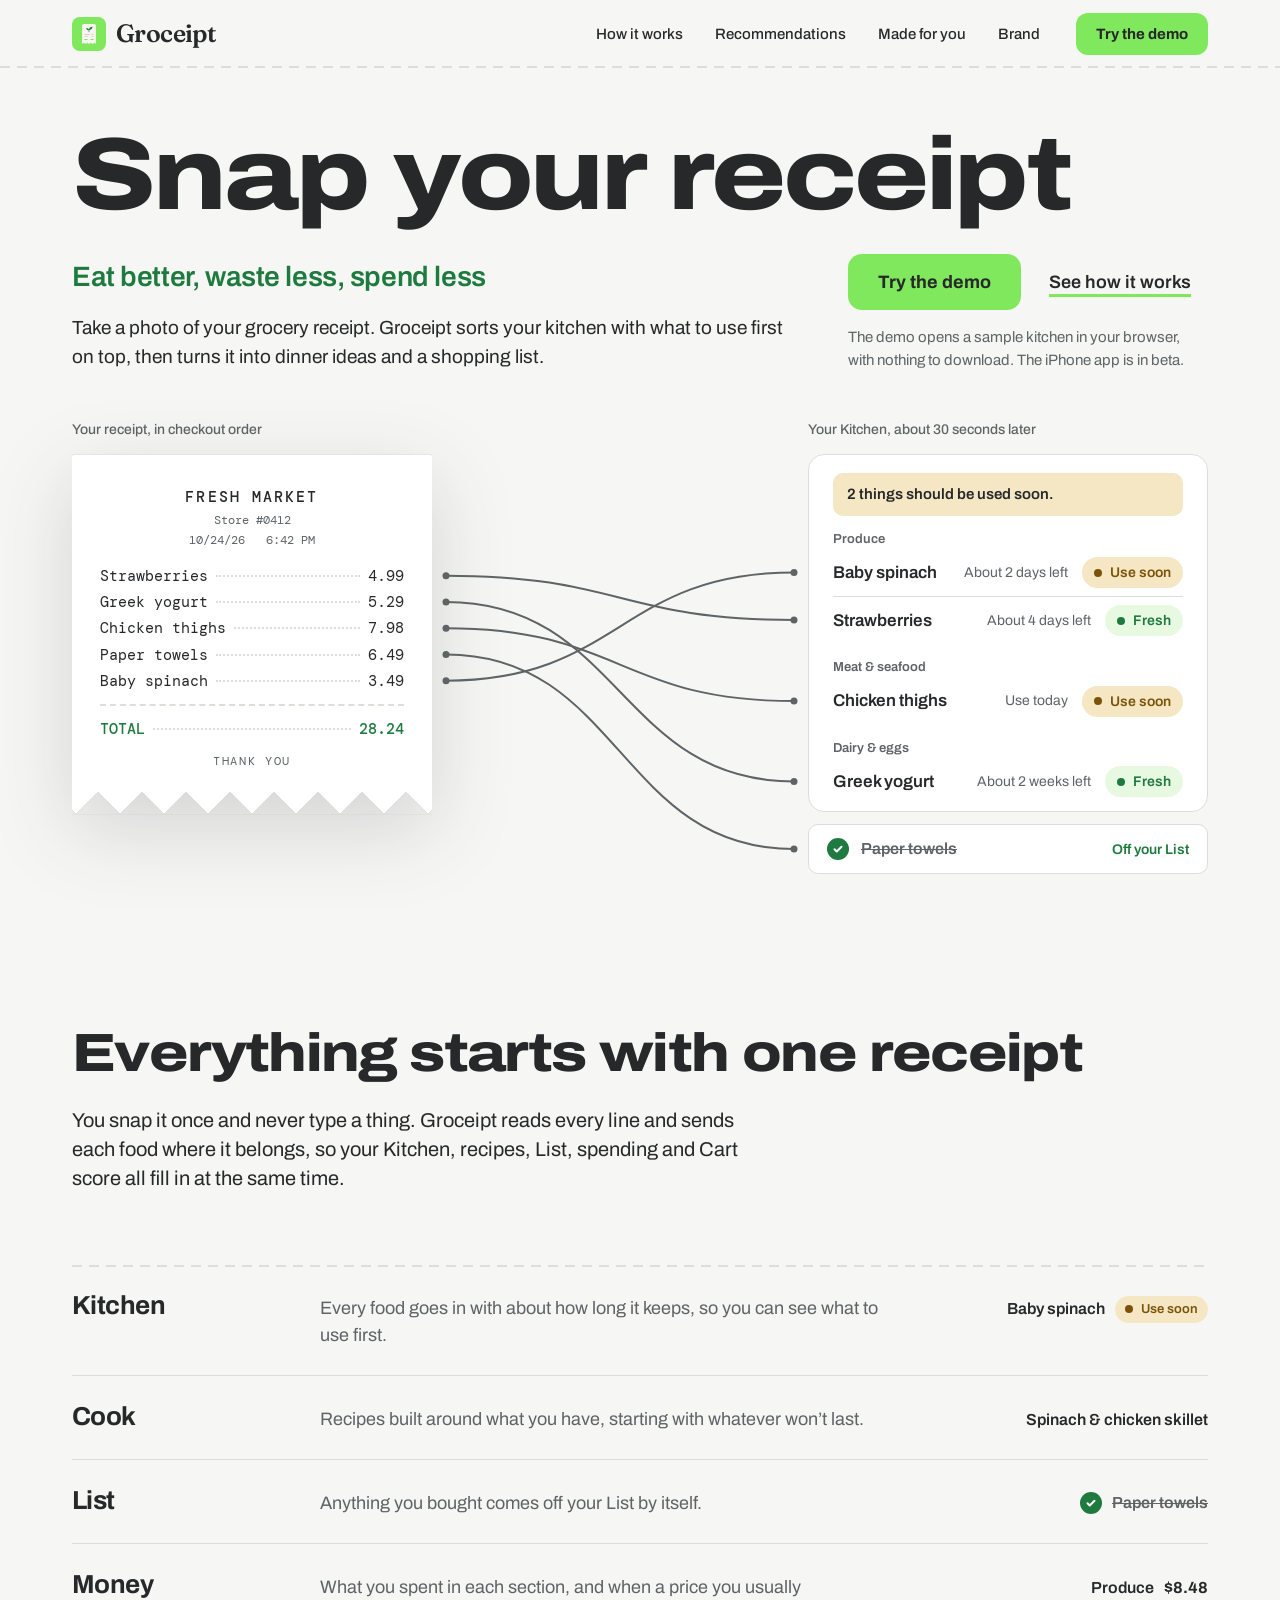
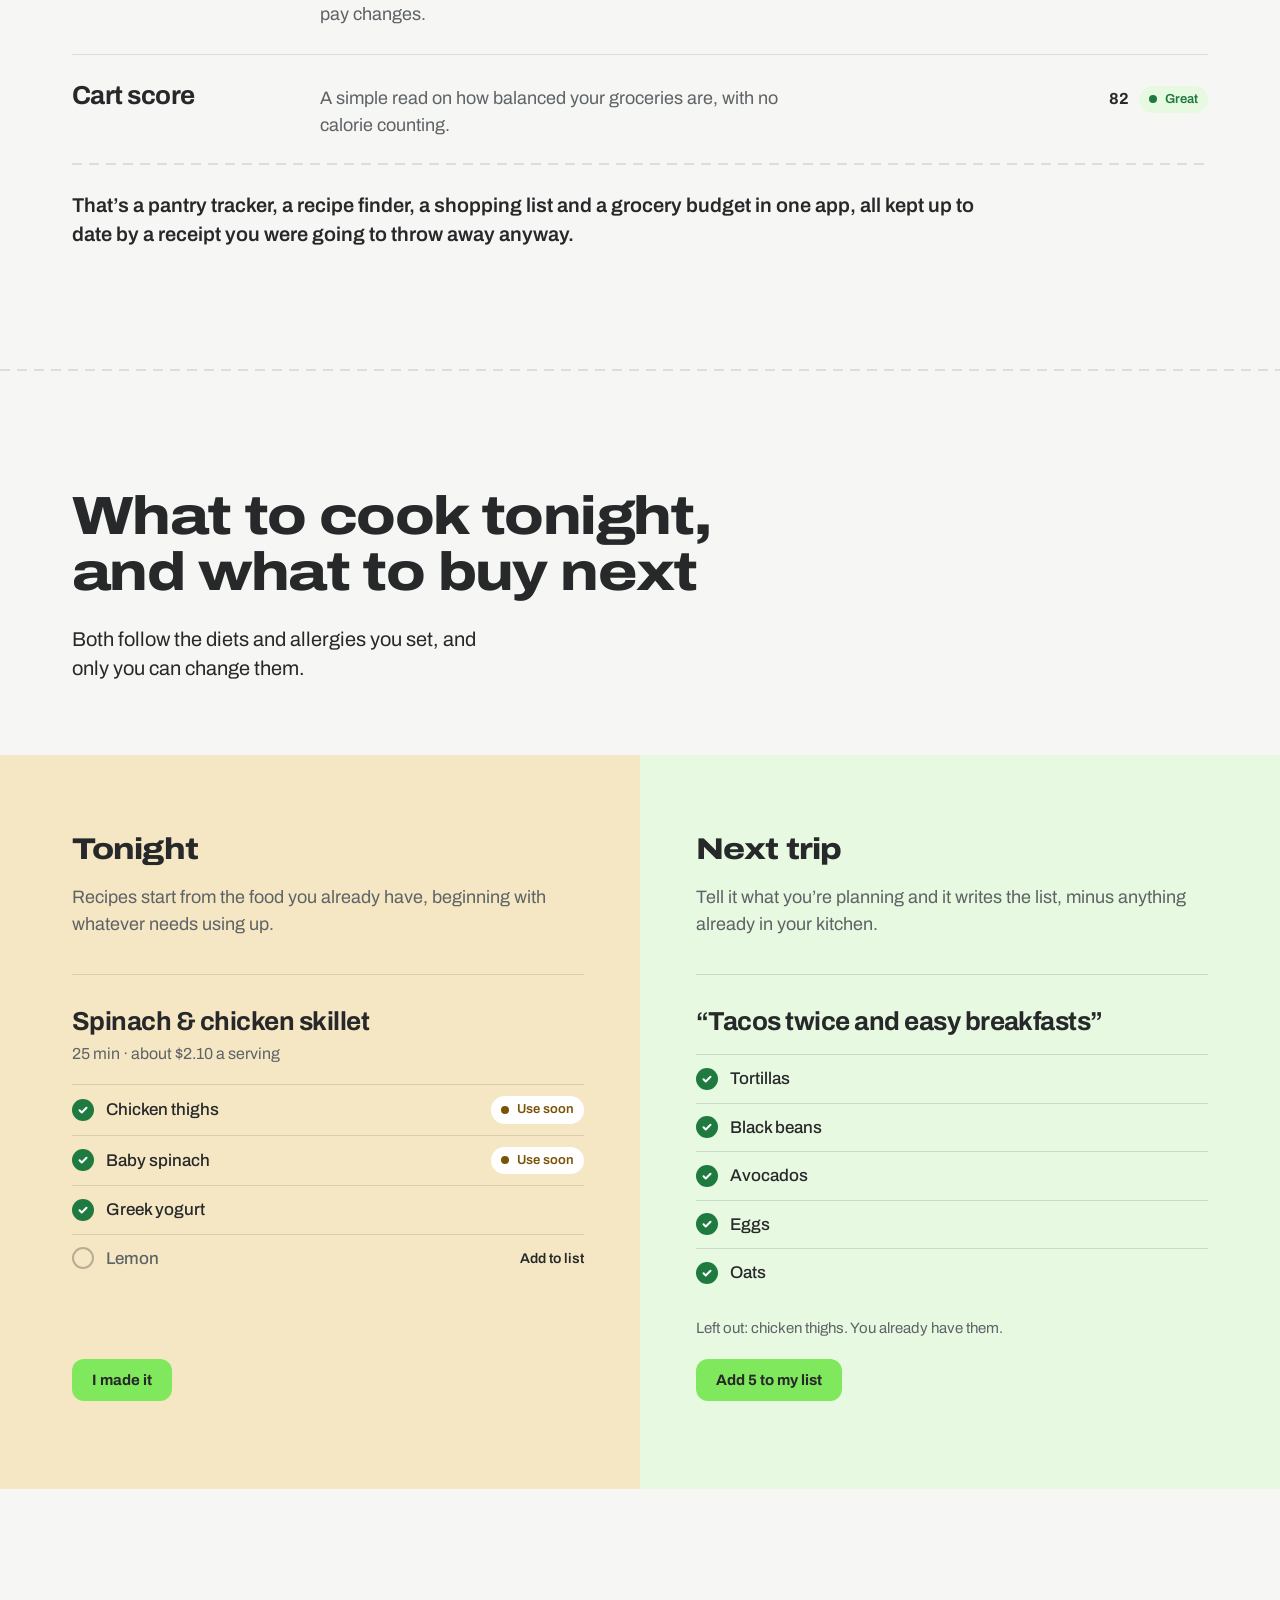
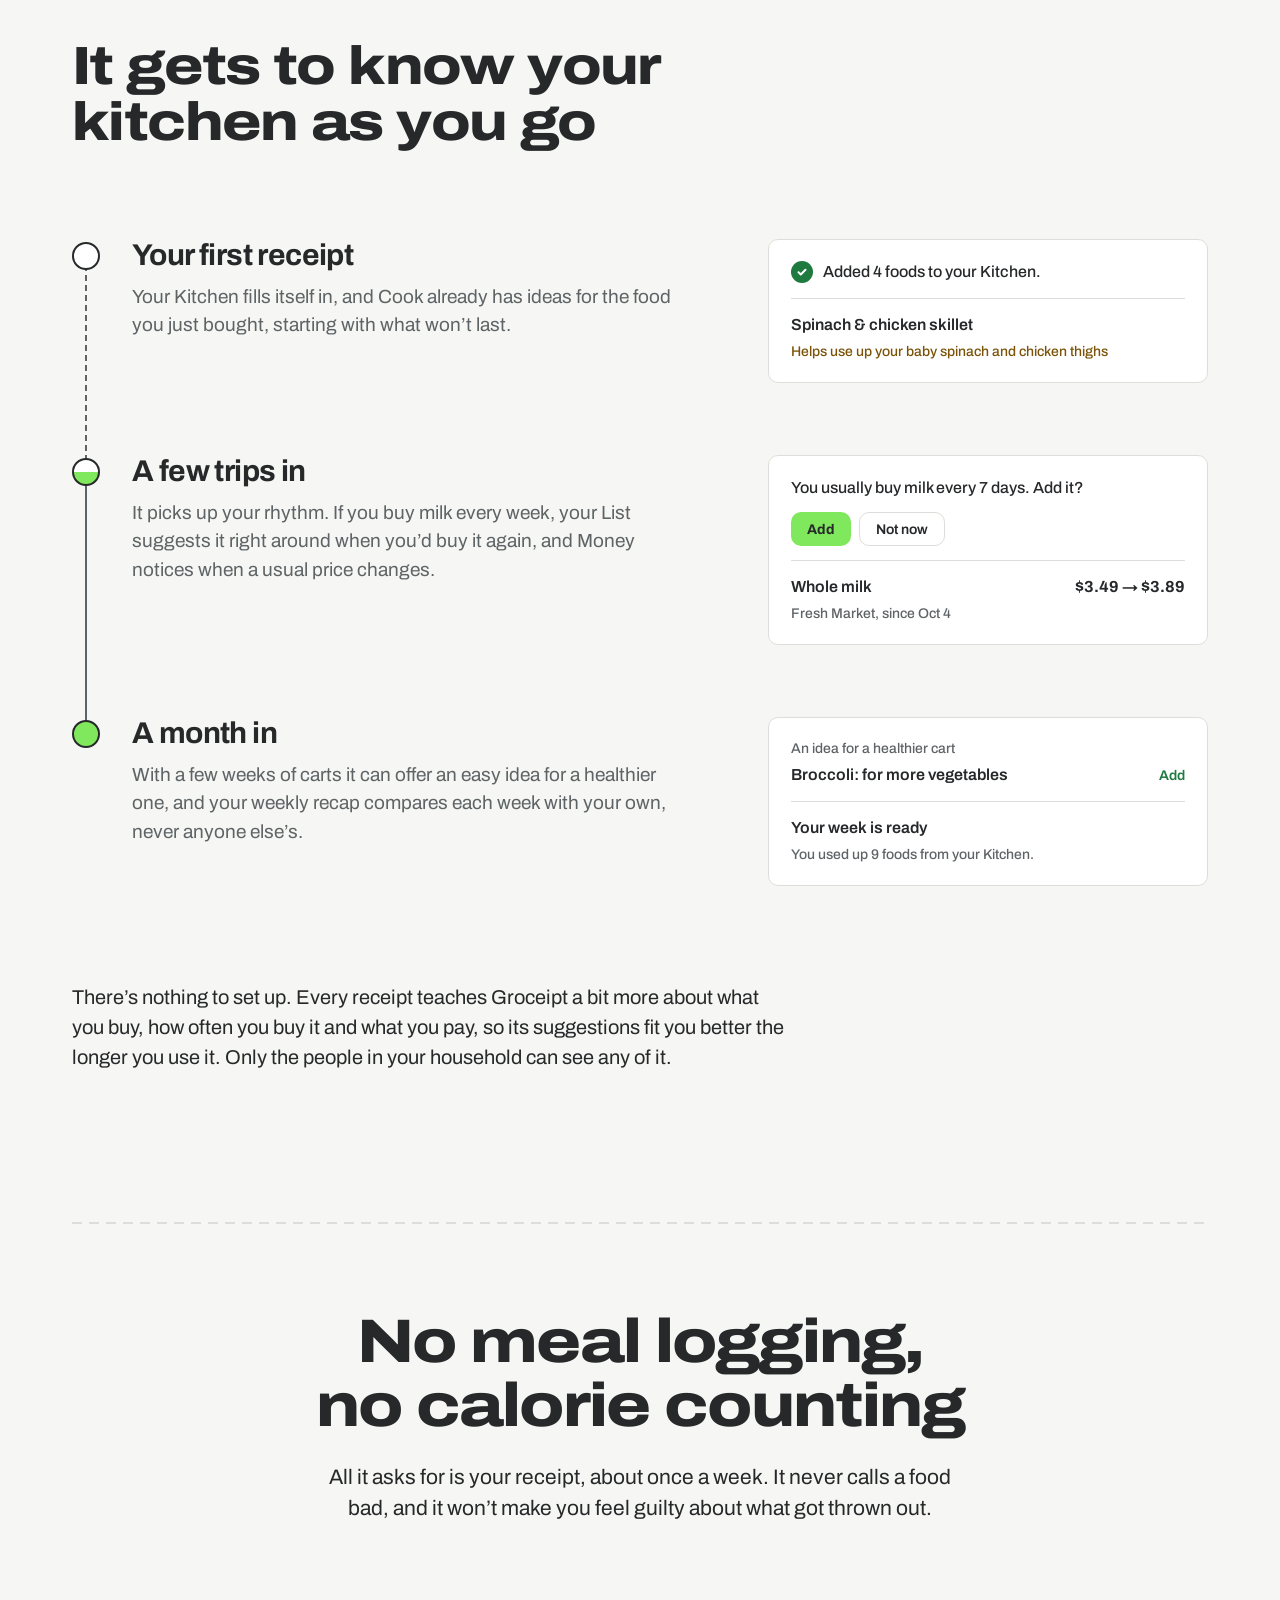
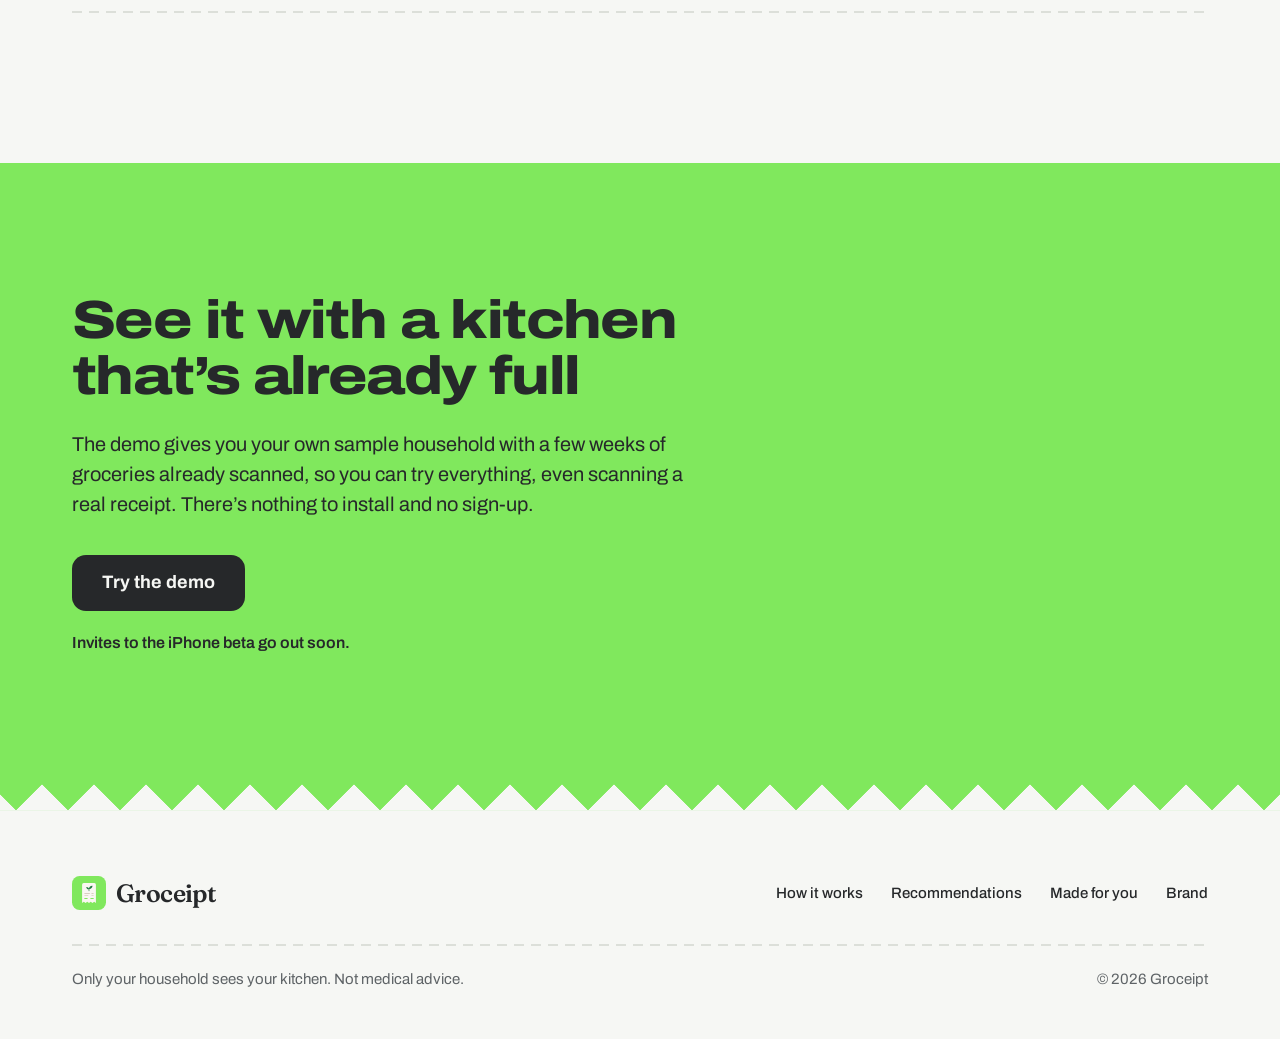
==== index.html @ 907094f2 "Publish the website (groceipt 29a4acb)" ====
<!doctype html>
<html lang="en">
  <head>
    <meta charset="utf-8" />
    <meta name="viewport" content="width=device-width, initial-scale=1" />
    <title>Groceipt – Snap your receipt</title>
    <meta name="description" content="Snap your grocery receipt. Groceipt fills in your Kitchen, recipes, shopping list and budget, and gets more personal with every trip. In beta on iPhone." />
    <meta name="theme-color" content="#F6F7F4" />
    <meta property="og:title" content="Groceipt – Snap your receipt" />
    <meta property="og:description" content="Take a photo of your grocery receipt. Groceipt sorts your kitchen with what to use first on top, then turns it into dinner ideas and a shopping list." />
    <link rel="icon" href="assets/favicon.svg" type="image/svg+xml" />
    <link rel="preconnect" href="https://fonts.googleapis.com" />
    <link rel="preconnect" href="https://fonts.gstatic.com" crossorigin />
    <link
      rel="stylesheet"
      href="https://fonts.googleapis.com/css2?family=Archivo:wdth,wght@100..125,400..800&family=DM+Mono:wght@400;500&display=swap" />
    <!-- Fraunces only for the 8 letters of the logo's wordmark. -->
    <link rel="stylesheet" href="https://fonts.googleapis.com/css2?family=Fraunces:opsz,wght@9..144,600&text=Groceipt&display=swap" />
    <link rel="stylesheet" href="styles.css" />
    <!-- The hero's animation runs only when the phone or computer allows motion. -->
    <script>
      if (window.matchMedia && matchMedia('(prefers-reduced-motion: no-preference)').matches && 'IntersectionObserver' in window) {
        document.documentElement.classList.add('motion');
      }
    </script>
  </head>
  <body>
    <a class="skip" href="#main">Skip to the main content</a>

    <header class="site-header">
      <div class="wrap bar">
        <a class="lockup" href="index.html" aria-label="Groceipt home">
          <img src="assets/mark.svg" alt="" width="34" height="34" />
          Groceipt
        </a>
        <nav class="nav" aria-label="Main">
          <a href="#how">How it works</a>
          <a href="#ideas">Recommendations</a>
          <a href="#yours">Made for you</a>
          <a href="brand.html">Brand</a>
        </nav>
        <a class="btn" href="https://groceipt.expo.app" target="_blank" rel="noopener">Try the demo</a>
      </div>
    </header>

    <main id="main">
      <!-- Hero: the headline across the page, the words, then the receipt sorting itself into the Kitchen -->
      <section class="hero">
        <div class="wrap">
          <h1 class="display">Snap your receipt</h1>
          <div class="hero-intro">
            <div class="hero-copy">
              <p class="hero-sub">Eat better, waste less, spend less</p>
              <p class="hero-lead">Take a photo of your grocery receipt. Groceipt sorts your kitchen with what to use first on top, then turns it into dinner ideas and a shopping list.</p>
            </div>
            <div class="hero-act">
              <div class="actions">
                <a class="btn btn-lg" href="https://groceipt.expo.app" target="_blank" rel="noopener">Try the demo</a>
                <a class="text-link" href="#how">See how it works</a>
              </div>
              <p class="actions-note">The demo opens a sample kitchen in your browser, with nothing to download. The iPhone app is in beta.</p>
            </div>
          </div>

          <!-- The only animation on the page: the receipt prints, then each line moves to its place in the Kitchen.
               The lines are drawn by the script at the bottom. With reduced motion, the finished picture shows. -->
          <div class="sort" role="img" aria-label="A receipt in checkout order. About 30 seconds later, the Kitchen it fills in, sorted with what to use first on top: baby spinach and chicken thighs to use soon, strawberries and Greek yogurt fresh, and paper towels off the List.">
            <p class="sort-cap cap-receipt">Your receipt, in checkout order</p>
            <div class="sort-receipt receipt-wrap">
              <div class="receipt torn">
                <div class="store">FRESH MARKET</div>
                <div class="meta">Store #0412<br />10/24/26 &nbsp; 6:42 PM</div>
                <div class="row" data-to="k-straw"><span>Strawberries</span><span class="dots"></span><span>4.99</span></div>
                <div class="row" data-to="k-yogurt"><span>Greek yogurt</span><span class="dots"></span><span>5.29</span></div>
                <div class="row" data-to="k-chicken"><span>Chicken thighs</span><span class="dots"></span><span>7.98</span></div>
                <div class="row" data-to="k-towels"><span>Paper towels</span><span class="dots"></span><span>6.49</span></div>
                <div class="row" data-to="k-spinach"><span>Baby spinach</span><span class="dots"></span><span>3.49</span></div>
                <div class="rule"></div>
                <div class="row total"><span>TOTAL</span><span class="dots"></span><span>28.24</span></div>
                <div class="thanks">THANK YOU</div>
              </div>
            </div>
            <div class="sort-time"></div>
            <p class="sort-cap cap-kitchen">Your Kitchen, about 30 seconds later</p>
            <div class="sort-kitchen">
              <div class="kitchen">
                <p class="k-banner">2 things should be used soon.</p>
                <p class="k-sec">Produce</p>
                <div class="k-row" id="k-spinach" style="--i: 4"><span class="k-name">Baby spinach</span><span class="k-left">About 2 days left</span><span class="chip soon">Use soon</span></div>
                <div class="k-row" id="k-straw" style="--i: 0"><span class="k-name">Strawberries</span><span class="k-left">About 4 days left</span><span class="chip fresh">Fresh</span></div>
                <p class="k-sec">Meat &amp; seafood</p>
                <div class="k-row" id="k-chicken" style="--i: 2"><span class="k-name">Chicken thighs</span><span class="k-left">Use today</span><span class="chip soon">Use soon</span></div>
                <p class="k-sec">Dairy &amp; eggs</p>
                <div class="k-row" id="k-yogurt" style="--i: 1"><span class="k-name">Greek yogurt</span><span class="k-left">About 2 weeks left</span><span class="chip fresh">Fresh</span></div>
              </div>
              <div class="k-list" id="k-towels" style="--i: 3"><span class="tick"><svg width="12" height="12" viewBox="0 0 24 24" fill="none" stroke="#fff" stroke-width="4" stroke-linecap="round" stroke-linejoin="round"><path d="M5 12.5l4.5 4.5L19 7.5" /></svg></span><span class="done">Paper towels</span><span class="k-off">Off your List</span></div>
            </div>
            <svg class="sort-lines" aria-hidden="true"></svg>
          </div>
        </div>
      </section>

      <!-- How it works: everything the hero's receipt fills in, set like the lines of a receipt:
           the name, what it does, and an example where the price would be. Then the total. -->
      <section id="how" class="section how">
        <div class="wrap">
          <div class="stack-head">
            <h2 class="headline">Everything starts with one receipt</h2>
            <p class="lead">You snap it once and never type a thing. Groceipt reads every line and sends each food where it belongs, so your Kitchen, recipes, List, spending and Cart score all fill in at the same time.</p>
          </div>

          <ul class="tally">
            <li class="tally-row">
              <h3>Kitchen</h3>
              <p>Every food goes in with about how long it keeps, so you can see what to use first.</p>
              <span class="tally-eg" aria-hidden="true">Baby spinach<span class="chip soon">Use soon</span></span>
            </li>
            <li class="tally-row">
              <h3>Cook</h3>
              <p>Recipes built around what you have, starting with whatever won’t last.</p>
              <span class="tally-eg" aria-hidden="true">Spinach &amp; chicken skillet</span>
            </li>
            <li class="tally-row">
              <h3>List</h3>
              <p>Anything you bought comes off your List by itself.</p>
              <span class="tally-eg" aria-hidden="true"><span class="tick"><svg width="12" height="12" viewBox="0 0 24 24" fill="none" stroke="#fff" stroke-width="4" stroke-linecap="round" stroke-linejoin="round"><path d="M5 12.5l4.5 4.5L19 7.5" /></svg></span><span class="done">Paper towels</span></span>
            </li>
            <li class="tally-row">
              <h3>Money</h3>
              <p>What you spent in each section, and when a price you usually pay changes.</p>
              <span class="tally-eg" aria-hidden="true">Produce<span class="amount">$8.48</span></span>
            </li>
            <li class="tally-row">
              <h3>Cart score</h3>
              <p>A simple read on how balanced your groceries are, with no calorie counting.</p>
              <span class="tally-eg" aria-hidden="true"><span class="amount">82</span><span class="chip fresh">Great</span></span>
            </li>
          </ul>
          <p class="tally-total">That’s a pantry tracker, a recipe finder, a shopping list and a grocery budget in one app, all kept up to date by a receipt you were going to throw away anyway.</p>
        </div>
      </section>

      <!-- Recommendations: what to cook tonight, and what to buy next.
           Two colored halves, edge to edge, with each example printed straight on its color. -->
      <section id="ideas" class="ideas-section">
        <div class="wrap ideas-head">
          <h2 class="headline">What to cook tonight, and what to buy next</h2>
          <p class="lead">Both follow the diets and allergies you set, and only you can change them.</p>
        </div>
        <div class="ideas">
          <div class="idea tint-saffron">
            <div class="idea-in">
              <h3 class="idea-label">Tonight</h3>
              <p class="idea-text">Recipes start from the food you already have, beginning with whatever needs using up.</p>
              <div class="idea-eg" role="img" aria-label="Example: a spinach and chicken skillet that uses the chicken thighs and baby spinach to use soon, plus Greek yogurt. Lemon is the one thing to buy.">
                <p class="idea-title">Spinach &amp; chicken skillet</p>
                <p class="idea-meta">25 min · about $2.10 a serving</p>
                <ul class="items">
                  <li><span class="tick" aria-hidden="true"><svg width="12" height="12" viewBox="0 0 24 24" fill="none" stroke="#fff" stroke-width="4" stroke-linecap="round" stroke-linejoin="round"><path d="M5 12.5l4.5 4.5L19 7.5" /></svg></span>Chicken thighs<span class="chip soon">Use soon</span></li>
                  <li><span class="tick" aria-hidden="true"><svg width="12" height="12" viewBox="0 0 24 24" fill="none" stroke="#fff" stroke-width="4" stroke-linecap="round" stroke-linejoin="round"><path d="M5 12.5l4.5 4.5L19 7.5" /></svg></span>Baby spinach<span class="chip soon">Use soon</span></li>
                  <li><span class="tick" aria-hidden="true"><svg width="12" height="12" viewBox="0 0 24 24" fill="none" stroke="#fff" stroke-width="4" stroke-linecap="round" stroke-linejoin="round"><path d="M5 12.5l4.5 4.5L19 7.5" /></svg></span>Greek yogurt</li>
                  <li class="need"><span class="ring"></span>Lemon<span class="add">Add to list</span></li>
                </ul>
                <span class="btn">I made it</span>
              </div>
            </div>
          </div>
          <div class="idea tint-sprout">
            <div class="idea-in">
              <h3 class="idea-label">Next trip</h3>
              <p class="idea-text">Tell it what you’re planning and it writes the list, minus anything already in your kitchen.</p>
              <div class="idea-eg" role="img" aria-label="Example: asked for tacos twice and easy breakfasts, it suggests tortillas, black beans, avocados, eggs and oats, and leaves out the chicken thighs you already have.">
                <p class="idea-title">“Tacos twice and easy breakfasts”</p>
                <ul class="items">
                  <li><span class="tick" aria-hidden="true"><svg width="12" height="12" viewBox="0 0 24 24" fill="none" stroke="#fff" stroke-width="4" stroke-linecap="round" stroke-linejoin="round"><path d="M5 12.5l4.5 4.5L19 7.5" /></svg></span>Tortillas</li>
                  <li><span class="tick" aria-hidden="true"><svg width="12" height="12" viewBox="0 0 24 24" fill="none" stroke="#fff" stroke-width="4" stroke-linecap="round" stroke-linejoin="round"><path d="M5 12.5l4.5 4.5L19 7.5" /></svg></span>Black beans</li>
                  <li><span class="tick" aria-hidden="true"><svg width="12" height="12" viewBox="0 0 24 24" fill="none" stroke="#fff" stroke-width="4" stroke-linecap="round" stroke-linejoin="round"><path d="M5 12.5l4.5 4.5L19 7.5" /></svg></span>Avocados</li>
                  <li><span class="tick" aria-hidden="true"><svg width="12" height="12" viewBox="0 0 24 24" fill="none" stroke="#fff" stroke-width="4" stroke-linecap="round" stroke-linejoin="round"><path d="M5 12.5l4.5 4.5L19 7.5" /></svg></span>Eggs</li>
                  <li><span class="tick" aria-hidden="true"><svg width="12" height="12" viewBox="0 0 24 24" fill="none" stroke="#fff" stroke-width="4" stroke-linecap="round" stroke-linejoin="round"><path d="M5 12.5l4.5 4.5L19 7.5" /></svg></span>Oats</li>
                </ul>
                <p class="left-out">Left out: chicken thighs. You already have them.</p>
                <span class="btn">Add 5 to my list</span>
              </div>
            </div>
          </div>
        </div>
      </section>

      <!-- Made for you: it gets more personal with every receipt. The stops go down a line, each with what the app shows then. -->
      <section id="yours" class="section">
        <div class="wrap">
          <h2 class="headline grow-title">It gets to know your kitchen as you go</h2>

          <ol class="grow">
            <li class="grow-stop">
              <span class="grow-dot" aria-hidden="true"></span>
              <h3>Your first receipt</h3>
              <p class="grow-text">Your Kitchen fills itself in, and Cook already has ideas for the food you just bought, starting with what won’t last.</p>
              <div class="mini" aria-hidden="true">
                <div class="mini-row"><span class="tick"><svg width="12" height="12" viewBox="0 0 24 24" fill="none" stroke="#fff" stroke-width="4" stroke-linecap="round" stroke-linejoin="round"><path d="M5 12.5l4.5 4.5L19 7.5" /></svg></span>Added 4 foods to your Kitchen.</div>
                <div class="mini-row stack"><strong>Spinach &amp; chicken skillet</strong><span class="soon-note">Helps use up your baby spinach and chicken thighs</span></div>
              </div>
            </li>
            <li class="grow-stop">
              <span class="grow-dot" aria-hidden="true"></span>
              <h3>A few trips in</h3>
              <p class="grow-text">It picks up your rhythm. If you buy milk every week, your List suggests it right around when you’d buy it again, and Money notices when a usual price changes.</p>
              <div class="mini" aria-hidden="true">
                <div class="mini-row stack">
                  <span>You usually buy milk every 7 days. Add it?</span>
                  <span class="mini-btns"><span class="btn">Add</span><span class="btn btn-ghost">Not now</span></span>
                </div>
                <div class="mini-row stack"><span class="split"><strong>Whole milk</strong><span class="amount">$3.49 → $3.89</span></span><span class="muted-stone">Fresh Market, since Oct 4</span></div>
              </div>
            </li>
            <li class="grow-stop">
              <span class="grow-dot" aria-hidden="true"></span>
              <h3>A month in</h3>
              <p class="grow-text">With a few weeks of carts it can offer an easy idea for a healthier one, and your weekly recap compares each week with your own, never anyone else’s.</p>
              <div class="mini" aria-hidden="true">
                <div class="mini-row stack">
                  <span class="muted-stone">An idea for a healthier cart</span>
                  <span class="split"><strong>Broccoli: for more vegetables</strong><span class="add">Add</span></span>
                </div>
                <div class="mini-row stack"><strong>Your week is ready</strong><span class="muted-stone">You used up 9 foods from your Kitchen.</span></div>
              </div>
            </li>
          </ol>

          <p class="grow-after">There’s nothing to set up. Every receipt teaches Groceipt a bit more about what you buy, how often you buy it and what you pay, so its suggestions fit you better the longer you use it. Only the people in your household can see any of it.</p>
        </div>
      </section>

      <!-- Statement: printed like the closing lines of a receipt -->
      <section class="statement">
        <div class="wrap">
          <div class="closing">
            <h2 class="headline">No meal logging, no calorie counting</h2>
            <p>All it asks for is your receipt, about once a week. It never calls a food bad, and it won’t make you feel guilty about what got thrown out.</p>
          </div>
        </div>
      </section>

      <!-- Join the beta: a big green receipt, torn at the bottom -->
      <section id="beta" class="cta torn" aria-labelledby="beta-title">
        <div class="wrap">
          <h2 id="beta-title" class="headline">See it with a kitchen that’s already full</h2>
          <p class="cta-text">The demo gives you your own sample household with a few weeks of groceries already scanned, so you can try everything, even scanning a real receipt. There’s nothing to install and no sign-up.</p>
          <div class="actions">
            <a class="btn btn-lg btn-dark" href="https://groceipt.expo.app" target="_blank" rel="noopener">Try the demo</a>
          </div>
          <!-- No contact email yet. Once there is one, add an "Email us to join" mailto: link here. -->
          <p class="cta-note">Invites to the iPhone beta go out soon.</p>
        </div>
      </section>
    </main>

    <footer class="site-footer">
      <div class="wrap">
        <div class="footer-top">
          <a class="lockup" href="index.html" aria-label="Groceipt home">
            <img src="assets/mark.svg" alt="" width="34" height="34" />
            Groceipt
          </a>
          <nav class="footer-links" aria-label="Footer">
            <a href="#how">How it works</a>
            <a href="#ideas">Recommendations</a>
            <a href="#yours">Made for you</a>
            <a href="brand.html">Brand</a>
          </nav>
        </div>
        <div class="fine">
          <span>Only your household sees your kitchen. Not medical advice.</span>
          <span>© 2026 Groceipt</span>
        </div>
      </div>
    </footer>
    <!-- Draws the hero's lines from each receipt line to its place in the Kitchen,
         and starts the animation when the hero is on screen. -->
    <script>
      (function () {
        var sort = document.querySelector('.sort');
        if (!sort) return;
        var NS = 'http://www.w3.org/2000/svg';
        var svg = sort.querySelector('.sort-lines');
        var paper = sort.querySelector('.sort-receipt .receipt');
        var kitchen = sort.querySelector('.kitchen');
        var lines = [];
        sort.querySelectorAll('[data-to]').forEach(function (row, i) {
          var g = document.createElementNS(NS, 'g');
          g.setAttribute('style', '--i: ' + i);
          var path = document.createElementNS(NS, 'path');
          path.setAttribute('pathLength', '1');
          var from = document.createElementNS(NS, 'circle');
          var to = document.createElementNS(NS, 'circle');
          from.setAttribute('class', 'from');
          to.setAttribute('class', 'to');
          from.setAttribute('r', '3.5');
          to.setAttribute('r', '3.5');
          g.append(path, from, to);
          svg.append(g);
          lines.push({ row: row, target: document.getElementById(row.dataset.to), path: path, from: from, to: to });
        });
        function draw() {
          if (!svg.getClientRects().length) return;
          var box = sort.getBoundingClientRect();
          var x1 = paper.getBoundingClientRect().right - box.left + 14;
          var x2 = kitchen.getBoundingClientRect().left - box.left - 14;
          var bend = (x2 - x1) / 2;
          lines.forEach(function (l) {
            var a = l.row.getBoundingClientRect();
            var b = l.target.getBoundingClientRect();
            var y1 = a.top + a.height / 2 - box.top;
            var y2 = b.top + b.height / 2 - box.top;
            l.path.setAttribute('d', 'M' + x1 + ' ' + y1 + ' C' + (x1 + bend) + ' ' + y1 + ' ' + (x2 - bend) + ' ' + y2 + ' ' + x2 + ' ' + y2);
            l.from.setAttribute('cx', x1);
            l.from.setAttribute('cy', y1);
            l.to.setAttribute('cx', x2);
            l.to.setAttribute('cy', y2);
          });
        }
        draw();
        window.addEventListener('resize', draw);
        if (document.fonts) document.fonts.ready.then(draw);
        if (document.documentElement.classList.contains('motion')) {
          new IntersectionObserver(function (entries, watcher) {
            if (entries[0].isIntersecting) {
              sort.classList.add('play');
              watcher.disconnect();
            }
          }, { threshold: 0.45 }).observe(sort);
        }
      })();
    </script>
  </body>
</html>
---- styles.css ----
/* Groceipt website (beta). "Register tape": the page is printed on the same paper as the receipt.
   The rules for every color, font, corner and rule are in DESIGN.md. */

:root {
  /* The paper and its print. */
  --thermal: #f6f7f4; /* the page: the cool white of receipt paper */
  --print: #26282a; /* headlines and body text */
  --faded: #5e6366; /* secondary text, like print that has faded */
  --roll: #dcdfd9; /* rules and hairlines, never text */
  --white: #ffffff; /* receipts and cards */

  /* Sprout: buttons, the CTA and the highlighter. Never words on a light background. */
  --sprout: #80e85d;
  --sprout-hover: #72dc4f;
  --sprout-tint: #e8f9e2;
  /* Basil: the same green, deep enough for words and icons ("Fresh", links, totals). */
  --basil: #1f7a3f;
  /* Saffron: "Use soon", as in the app. */
  --saffron: #94650a;
  --saffron-deep: #7a5308;
  --saffron-tint: #f6e7c4;

  /* One family for every word, wide for headlines like a receipt's double-width top line. */
  --sans: 'Archivo', system-ui, -apple-system, 'Segoe UI', sans-serif;
  --wide: 118%;
  /* Only for what a receipt printer would print. */
  --mono: 'DM Mono', ui-monospace, 'SF Mono', Menlo, monospace;
  /* The word "Groceipt" in the logo. Loaded for those 8 letters only. */
  --wordmark: 'Fraunces', Georgia, serif;

  /* A receipt's row of dashes: dashed rules divide sections. */
  --dash: repeating-linear-gradient(90deg, var(--roll) 0 10px, transparent 10px 17px);

  --width: 1200px;
  --tooth: 22px;
}

*,
*::before,
*::after {
  box-sizing: border-box;
}

html {
  scroll-behavior: smooth;
  scroll-padding-top: 72px;
}

@media (prefers-reduced-motion: reduce) {
  html {
    scroll-behavior: auto;
  }
}

body {
  margin: 0;
  background: var(--thermal);
  color: var(--print);
  font-family: var(--sans);
  font-size: 18px;
  line-height: 1.5;
  -webkit-font-smoothing: antialiased;
}

img,
svg {
  display: block;
  max-width: 100%;
}

a {
  color: inherit;
  text-decoration: none;
}

:focus-visible {
  outline: 3px solid var(--print);
  outline-offset: 3px;
  border-radius: 8px;
}

h1,
h2,
h3,
p {
  margin: 0;
}

.wrap {
  width: 100%;
  max-width: var(--width);
  margin: 0 auto;
  padding: 0 32px;
}

.skip {
  position: absolute;
  left: -9999px;
}

.skip:focus {
  left: 16px;
  top: 16px;
  z-index: 20;
  background: var(--white);
  padding: 10px 16px;
}

/* ---------- Type ---------- */

/* Headlines: Archivo, wide and heavy. */
.display,
.display-2,
.headline {
  font-stretch: var(--wide);
  font-weight: 800;
  letter-spacing: -0.03em;
  line-height: 1;
  text-wrap: balance;
}

.display {
  font-size: clamp(52px, 8.4vw, 116px);
}

.display-2 {
  font-size: clamp(38px, 5.4vw, 72px);
}

.headline {
  font-size: clamp(34px, 4.2vw, 58px);
  line-height: 1.04;
}

.eyebrow {
  font-weight: 600;
  font-size: 16px;
  color: var(--basil);
  margin-bottom: 18px;
}

.lead {
  font-size: 22px;
  line-height: 1.45;
  margin-top: 24px;
  max-width: 22em;
  text-wrap: pretty;
}

/* ---------- The signature shape: a receipt's torn bottom edge ---------- */

.torn {
  --mask: conic-gradient(from -45deg at bottom, #0000, #000 1deg 89deg, #0000 90deg) 50% / calc(var(--tooth) * 2) 100%;
  -webkit-mask: var(--mask);
  mask: var(--mask);
}

/* ---------- Header ---------- */

.site-header {
  position: sticky;
  top: 0;
  z-index: 10;
  background: var(--dash) left bottom / 100% 2px no-repeat, var(--thermal);
}

.bar {
  display: flex;
  align-items: center;
  gap: 36px;
  height: 68px;
}

.lockup {
  display: inline-flex;
  align-items: center;
  gap: 10px;
  font-family: var(--wordmark);
  font-weight: 600;
  font-size: 25px;
  letter-spacing: -0.025em;
}

.lockup img {
  width: 34px;
  height: 34px;
}

.nav {
  display: flex;
  gap: 32px;
  margin-left: auto;
  font-size: 15px;
  font-weight: 500;
}

.nav a:hover,
.footer-links a:hover {
  color: var(--basil);
}

/* ---------- Buttons ---------- */

/* The app's button shape (src/components/ui/Button.tsx): rounded corners, not a pill. */
.btn {
  display: inline-flex;
  align-items: center;
  justify-content: center;
  height: 42px;
  padding: 0 20px;
  border-radius: 12px;
  background: var(--sprout);
  color: var(--print);
  font-weight: 700;
  font-size: 15px;
  white-space: nowrap;
  transition: background 0.15s;
}

.btn:hover {
  background: var(--sprout-hover);
}

.btn-lg {
  height: 56px;
  padding: 0 30px;
  border-radius: 14px;
  font-size: 18px;
}

/* Next to the main button: the app's quieter button, white with a border. */
.btn-ghost {
  background: var(--white);
  border: 1.5px solid var(--roll);
  font-weight: 600;
}

.btn-ghost:hover {
  background: var(--thermal);
}

/* On the green closing section. */
.btn-dark {
  background: var(--print);
  color: var(--thermal);
}

.btn-dark:hover {
  background: #3d4043;
}

/* ---------- Hero ---------- */

.hero {
  padding: 56px 0 40px;
}

/* One line across the page, like the bold top line of a receipt. */
.hero .display {
  font-size: clamp(52px, 8vw, 104px);
}

/* The words on the left, the button on the right, over the picture. */
.hero-intro {
  display: grid;
  grid-template-columns: minmax(0, 1fr) auto;
  align-items: end;
  gap: 32px 64px;
  margin-top: 28px;
}

.hero-sub {
  font-weight: 600;
  font-size: clamp(22px, 2.2vw, 28px);
  letter-spacing: -0.015em;
  color: var(--basil);
  text-wrap: balance;
}

.hero-lead {
  max-width: 40em;
  margin-top: 16px;
  font-size: 19px;
  text-wrap: pretty;
}

.hero-act {
  max-width: 360px;
}

.actions {
  display: flex;
  flex-wrap: wrap;
  align-items: center;
  gap: 14px 28px;
}

/* A plain link next to the main button. */
.text-link {
  font-weight: 600;
  text-decoration: underline;
  text-decoration-color: var(--sprout);
  text-decoration-thickness: 3px;
  text-underline-offset: 6px;
}

.text-link:hover {
  color: var(--basil);
}

.actions-note {
  margin-top: 16px;
  color: var(--faded);
  font-size: 15px;
  text-wrap: pretty;
}

/* The picture: the receipt in checkout order, a line from each food to its place in the Kitchen. */
.sort {
  position: relative;
  display: grid;
  grid-template-columns: minmax(260px, 360px) minmax(96px, 1fr) minmax(320px, 400px);
  align-items: start;
  row-gap: 14px;
  margin-top: 48px;
}

.sort-cap {
  color: var(--faded);
  font-size: 14px;
  font-weight: 500;
}

.cap-receipt {
  grid-area: 1 / 1;
}

/* The line down between them, on phones only. */
.sort-time {
  display: none;
}

.cap-kitchen {
  grid-area: 1 / 3;
}

.sort-receipt {
  grid-area: 2 / 1;
}

.sort-kitchen {
  grid-area: 2 / 3;
}

/* The hero's receipt is the biggest thing on the page after the title. */
.sort-receipt .receipt {
  padding: 30px 28px calc(var(--tooth) + 20px);
  font-size: 15px;
}

.receipt .thanks {
  margin-top: 10px;
  text-align: center;
  color: var(--faded);
  font-size: 11.5px;
  letter-spacing: 0.14em;
}

/* Drawn by the script at the bottom of index.html. */
.sort-lines {
  position: absolute;
  inset: 0;
  width: 100%;
  height: 100%;
  overflow: visible;
  pointer-events: none;
}

.sort-lines path {
  fill: none;
  stroke: var(--faded);
  stroke-width: 2;
}

.sort-lines circle {
  fill: var(--faded);
}

/* The Kitchen as the app sorts it: by store section, the food to use first at the top. Flat, like a screen. */
.kitchen {
  padding: 18px 24px 6px;
  border-radius: 16px;
  background: var(--white);
  border: 1px solid var(--roll);
}

.k-banner {
  padding: 10px 14px;
  border-radius: 10px;
  background: var(--saffron-tint);
  font-weight: 600;
  font-size: 15px;
}

.k-sec {
  margin-top: 14px;
  font-size: 13px;
  font-weight: 600;
  color: var(--faded);
}

/* One line each: the food, about how long it has left, its status. */
.k-row {
  display: grid;
  grid-template-columns: minmax(0, 1fr) auto auto;
  align-items: center;
  column-gap: 14px;
  padding: 8px 0;
}

.k-row + .k-row {
  border-top: 1px solid var(--roll);
}

.k-name {
  font-weight: 600;
  font-size: 17px;
  line-height: 1.3;
}

.k-left {
  font-size: 14px;
  line-height: 1.3;
  color: var(--faded);
}

.k-row .chip {
  padding: 5px 12px;
  font-size: 14px;
}

/* Paper towels aren't food: they come off the List instead. */
.k-list {
  display: flex;
  align-items: center;
  gap: 12px;
  margin-top: 12px;
  padding: 12px 18px;
  border-radius: 10px;
  background: var(--white);
  border: 1px solid var(--roll);
  font-weight: 600;
  font-size: 16px;
}

.k-off {
  margin-left: auto;
  color: var(--basil);
  font-size: 14px;
}

/* The page's only animation. The receipt prints, then each line moves to its place, in receipt order,
   so the Kitchen fills in out of order: spinach, last on the receipt, lands first in line.
   It runs once, when the hero is on screen. With reduced motion, html has no .motion class and nothing moves. */
@keyframes print {
  from {
    clip-path: inset(0 0 100% 0);
  }
  to {
    clip-path: inset(0 0 0 0);
  }
}

@keyframes draw {
  from {
    stroke-dashoffset: 1;
  }
  to {
    stroke-dashoffset: 0;
  }
}

@keyframes land {
  from {
    opacity: 0;
    transform: translateX(-16px);
  }
  to {
    opacity: 1;
    transform: none;
  }
}

@keyframes show {
  from {
    opacity: 0;
  }
  to {
    opacity: 1;
  }
}

@media (prefers-reduced-motion: no-preference) {
  .motion .sort {
    --start: 1.2s;
    --step: 0.32s;
  }

  .motion .sort .receipt {
    clip-path: inset(0 0 100% 0);
  }

  .motion .sort .kitchen,
  .motion .sort .k-row,
  .motion .sort .k-list,
  .motion .sort .k-banner,
  .motion .sort-lines circle {
    opacity: 0;
  }

  .motion .sort-lines path {
    stroke-dasharray: 1;
    stroke-dashoffset: 1;
  }

  .motion .play .receipt {
    animation: print 1.1s linear both;
  }

  .motion .play .kitchen {
    animation: show 0.5s ease-out 0.6s both;
  }

  .motion .play .sort-lines .from {
    animation: show 0.15s calc(var(--start) + var(--i) * var(--step)) both;
  }

  .motion .play .sort-lines path {
    animation: draw 0.5s ease-in-out calc(var(--start) + var(--i) * var(--step)) both;
  }

  .motion .play .sort-lines .to {
    animation: show 0.15s calc(var(--start) + var(--i) * var(--step) + 0.45s) both;
  }

  .motion .play .k-row,
  .motion .play .k-list {
    animation: land 0.35s ease-out calc(var(--start) + var(--i) * var(--step) + 0.42s) both;
  }

  .motion .play .k-banner {
    animation: show 0.4s ease-out calc(var(--start) + 5 * var(--step) + 0.5s) both;
  }
}

/* A paper receipt */
.receipt-wrap {
  filter: drop-shadow(0 0 0.6px rgba(38, 40, 42, 0.4)) drop-shadow(0 24px 40px rgba(38, 40, 42, 0.16));
}

.receipt {
  background: var(--white);
  border-radius: 2px 2px 0 0;
  padding: 26px 24px calc(var(--tooth) + 18px);
  font-family: var(--mono);
  font-size: 13.5px;
  line-height: 1.75;
  text-align: left;
}

.receipt .store {
  text-align: center;
  font-weight: 500;
  letter-spacing: 0.14em;
}

.receipt .meta {
  text-align: center;
  color: var(--faded);
  font-size: 11.5px;
  margin-bottom: 12px;
}

.receipt .row {
  display: flex;
  gap: 8px;
  align-items: baseline;
  white-space: nowrap;
}

.receipt .dots {
  flex: 1;
  border-bottom: 2px dotted var(--roll);
  transform: translateY(-4px);
}

.receipt .rule {
  border-top: 2px dashed var(--roll);
  margin: 10px 0;
}

.receipt .total {
  font-weight: 500;
  color: var(--basil);
}

/* ---------- Sections ---------- */

.section {
  padding: 150px 0;
}

/* How it works carries straight on from the hero and is a short list, so it sits closer. */
.section.how {
  padding: 112px 0 120px;
}

/* Card titles: normal width, so only section titles are wide. */
.tally-row h3,
.grow-stop h3,
.idea-title {
  font-weight: 700;
  line-height: 1.12;
  letter-spacing: -0.02em;
  text-wrap: balance;
}

/* How it works: the title over its paragraph. */
.stack-head .lead {
  max-width: 34em;
  font-size: 20px;
}

/* How it works: what the receipt fills in, set like a receipt's lines. Rows of dashes above and below,
   a hairline between rows, and an example on the right where the price would be. No boxes. */
.tally {
  list-style: none;
  margin: 72px 0 0;
  padding: 0;
  background:
    var(--dash) left top / 100% 2px no-repeat,
    var(--dash) left bottom / 100% 2px no-repeat;
}

.tally-row {
  display: grid;
  grid-template-columns: 200px minmax(0, 1fr) auto;
  align-items: baseline;
  column-gap: 48px;
  padding: 26px 0;
}

.tally-row + .tally-row {
  border-top: 1px solid var(--roll);
}

.tally-row h3 {
  font-size: 26px;
}

.tally-row p {
  max-width: 32em;
  font-size: 18px;
  color: var(--faded);
  text-wrap: pretty;
}

.tally-eg {
  justify-self: end;
  display: flex;
  align-items: center;
  gap: 10px;
  font-size: 16px;
  font-weight: 600;
  white-space: nowrap;
}

.tally-eg .chip {
  padding: 4px 10px;
  font-size: 13px;
}

.done {
  color: var(--faded);
  text-decoration: line-through;
}

/* Numbers in the app, not on a receipt: the body face, with digits that line up. In print, as in the app. */
.amount {
  font-weight: 700;
  font-variant-numeric: tabular-nums;
}

/* Under the rows, like the total under a receipt's lines. */
.tally-total {
  max-width: 46em;
  padding-top: 26px;
  font-weight: 600;
  font-size: 20px;
  line-height: 1.45;
  text-wrap: pretty;
}

/* Made for you: the title alone, then the stops down a line whose dots fill up, then the paragraph as the ending.
   Each stop is a row: what changes on the left, what the app shows by then on the right. */
.grow-title {
  max-width: 12em;
}

.grow-after {
  max-width: 36em;
  margin-top: 96px;
  font-size: 20px;
  text-wrap: pretty;
}

.grow {
  --step: 72px;
  list-style: none;
  display: flex;
  flex-direction: column;
  gap: var(--step);
  margin: 88px 0 0;
  padding: 0;
}

.grow-stop {
  position: relative;
  display: grid;
  grid-template-columns: minmax(0, 1fr) 440px;
  grid-template-rows: auto 1fr;
  gap: 10px 72px;
  padding-left: 60px;
}

.grow-stop .mini {
  grid-column: 2;
  grid-row: 1 / 3;
  align-self: start;
  margin-top: 0;
}

/* The line: from this stop's dot down to the next one's. Dashed for the first stretch, then solid. */
.grow-stop:not(:last-child)::before {
  content: '';
  position: absolute;
  top: 16px;
  left: 13px;
  height: calc(100% + var(--step));
  border-left: 2px solid var(--faded);
}

.grow-stop:first-child::before {
  border-left-style: dashed;
}

.grow-dot {
  position: absolute;
  top: 3px;
  left: 0;
  width: 28px;
  height: 28px;
  border-radius: 50%;
  border: 2px solid var(--print);
  background: var(--white);
}

.grow-stop:nth-child(2) .grow-dot {
  background: linear-gradient(to top, var(--sprout) 50%, var(--white) 50%);
}

.grow-stop:nth-child(3) .grow-dot {
  background: var(--sprout);
}

.grow-stop h3 {
  font-size: 30px;
}

.grow-text {
  max-width: 30em;
  font-size: 19px;
  color: var(--faded);
  text-wrap: pretty;
}

/* A small card, like the ones in the app. */
.mini {
  margin-top: 14px;
  padding: 6px 22px;
  border-radius: 10px;
  background: var(--white);
  border: 1px solid var(--roll);
  font-size: 16px;
  font-weight: 500;
}

.mini-row {
  display: flex;
  align-items: center;
  gap: 10px;
  padding: 14px 0;
}

.mini-row + .mini-row {
  border-top: 1px solid var(--roll);
}

.mini-row.stack {
  flex-direction: column;
  align-items: stretch;
  gap: 4px;
  text-wrap: pretty;
}

.mini-row strong {
  font-weight: 600;
}

.split {
  display: flex;
  justify-content: space-between;
  align-items: baseline;
  gap: 12px;
}

.mini-btns {
  display: flex;
  gap: 8px;
  margin-top: 8px;
}

/* Pictures of buttons, not real ones. */
.mini-btns .btn {
  height: 34px;
  padding: 0 16px;
  border-radius: 10px;
  font-size: 14px;
  pointer-events: none;
}

.muted-stone {
  color: var(--faded);
  font-size: 14px;
}

/* Under a recipe, as in the app's Cook: the Use soon foods it helps use up. */
.soon-note {
  color: var(--saffron-deep);
  font-size: 14px;
}

.tint-sprout {
  background: var(--sprout-tint);
}

.tint-saffron {
  background: var(--saffron-tint);
}

.chip {
  display: inline-flex;
  align-items: center;
  gap: 8px;
  padding: 7px 14px;
  border-radius: 999px;
  font-weight: 600;
  font-size: 16px;
  white-space: nowrap;
}

.chip::before {
  content: '';
  width: 8px;
  height: 8px;
  border-radius: 50%;
  background: currentColor;
}

/* Deep text colors on the tints, so the words pass contrast (4.87 and 5.59). */
.chip.fresh {
  color: var(--basil);
  background: var(--sprout-tint);
}

.chip.soon {
  color: var(--saffron-deep);
  background: var(--saffron-tint);
}

/* Recommendations: the title, then two colored halves edge to edge. Each example is printed
   straight on its color: no panel around it, and no card inside it. */
.ideas-section {
  padding-top: 120px;
  background: var(--dash) left top / 100% 2px no-repeat;
}

.ideas-head .lead {
  font-size: 20px;
}

.ideas {
  display: grid;
  grid-template-columns: 1fr 1fr;
  margin-top: 72px;
}

/* Each half lines its words up with the page's edge on the outside, and stays 56px from the middle. */
.idea {
  --rule: rgba(38, 40, 42, 0.14);
  display: flex;
  justify-content: flex-end;
  padding: 72px 56px 88px 32px;
}

.idea + .idea {
  justify-content: flex-start;
  padding: 72px 32px 88px 56px;
}

.idea-in {
  display: flex;
  flex-direction: column;
  width: 100%;
  max-width: 512px;
}

.idea-label {
  font-stretch: var(--wide);
  font-weight: 800;
  font-size: 30px;
  letter-spacing: -0.03em;
}

.idea-text {
  margin-top: 12px;
  font-size: 18px;
  color: var(--faded);
  text-wrap: pretty;
}

/* The example from the app, under a line of print. */
.idea-eg {
  flex: 1;
  display: flex;
  flex-direction: column;
  gap: 6px;
  margin-top: 36px;
  padding-top: 32px;
  border-top: 1px solid var(--rule);
}

.idea-title {
  font-size: 26px;
}

.idea-meta {
  font-size: 16px;
  color: var(--faded);
}

.items {
  list-style: none;
  margin: 12px 0 14px;
  padding: 0;
}

.items li {
  display: flex;
  align-items: center;
  gap: 12px;
  padding: 11px 0;
  border-top: 1px solid var(--rule);
  font-weight: 500;
  font-size: 17px;
}

.items .chip {
  margin-left: auto;
  padding: 4px 10px;
  font-size: 13px;
}

/* A Use soon chip would vanish on the Saffron half, so it's white there (6.84 contrast). */
.tint-saffron .chip.soon {
  background: var(--white);
}

.tick {
  flex: none;
  display: grid;
  place-items: center;
  width: 22px;
  height: 22px;
  border-radius: 50%;
  background: var(--basil);
}

.ring {
  flex: none;
  width: 22px;
  height: 22px;
  border-radius: 50%;
  border: 2px solid rgba(38, 40, 42, 0.3);
}

.items .need {
  color: var(--faded);
}

.add {
  margin-left: auto;
  font-size: 14px;
  font-weight: 600;
  color: var(--basil);
}

/* Basil on Saffron tint is only 4.38, so "Add to list" is in print there. */
.tint-saffron .add {
  color: var(--print);
}

.left-out {
  margin-bottom: 14px;
  font-size: 15px;
  color: var(--faded);
}

/* A picture of a button, not a real one. At the bottom, so the two halves' buttons line up. */
.idea-eg .btn {
  align-self: flex-start;
  margin-top: auto;
  pointer-events: none;
}

/* Statement: printed like the closing lines of a receipt, centered between two rows of dashes. */
.statement {
  padding: 0 0 150px;
}

.closing {
  padding: 88px 0;
  background:
    var(--dash) left top / 100% 2px no-repeat,
    var(--dash) left bottom / 100% 2px no-repeat;
  text-align: center;
}

.closing .headline {
  max-width: 13em;
  margin: 0 auto;
  font-size: clamp(36px, 4.8vw, 66px);
}

.closing p {
  max-width: 30em;
  margin: 24px auto 0;
  font-size: 21px;
  text-wrap: pretty;
}

/* Join the beta: a Sprout-green receipt, torn at the bottom */
.cta {
  --tooth: 26px;
  background: var(--sprout);
  color: var(--print);
  padding: 130px 0 calc(130px + var(--tooth));
}

.cta .headline {
  max-width: 14em;
}

.cta-text {
  max-width: 32em;
  margin-top: 24px;
  font-size: 20px;
  text-wrap: pretty;
}

.cta .actions {
  margin-top: 36px;
}

.cta-note {
  margin-top: 20px;
  font-weight: 600;
  font-size: 16px;
}

/* ---------- Footer ---------- */

.site-footer {
  padding: 64px 0 48px;
  font-size: 15px;
}

.footer-top {
  display: flex;
  align-items: center;
  justify-content: space-between;
  gap: 24px;
}

.footer-links {
  display: flex;
  gap: 28px;
  font-weight: 500;
}

.fine {
  display: flex;
  flex-wrap: wrap;
  justify-content: space-between;
  gap: 8px 24px;
  margin-top: 32px;
  padding-top: 24px;
  background: var(--dash) left top / 100% 2px no-repeat;
  color: var(--faded);
}

/* ---------- Brand page ---------- */

.brand-hero {
  padding: 120px 0 100px;
}

.brand-hero .lead {
  margin-top: 28px;
}

.b-section {
  padding: 120px 0;
  background: var(--dash) left top / 100% 2px no-repeat;
}

.b-head {
  margin-bottom: 64px;
}

.essence {
  display: grid;
  grid-template-columns: repeat(3, 1fr);
  gap: 40px;
}

.essence p:last-child {
  font-weight: 700;
  font-size: 27px;
  line-height: 1.18;
  letter-spacing: -0.02em;
}

.essence .eyebrow {
  margin-bottom: 12px;
}

.logo-hero {
  display: grid;
  place-items: center;
  height: 380px;
  border-radius: 16px;
  background: var(--white);
  border: 1px solid var(--roll);
}

.logo-hero .lockup {
  font-size: 88px;
  gap: 28px;
}

.logo-hero .lockup img {
  width: 116px;
  height: 116px;
}

.logo-row {
  display: grid;
  grid-template-columns: repeat(3, 1fr);
  gap: 20px;
  margin-top: 20px;
}

.logo-tile {
  margin: 0;
  display: grid;
  place-items: center;
  height: 240px;
  border-radius: 16px;
  background: var(--white);
  border: 1px solid var(--roll);
  position: relative;
}

.logo-tile.dark {
  background: var(--print);
  border-color: var(--print);
}

.logo-tile.dark .lockup {
  color: var(--thermal);
}

.logo-tile figcaption {
  position: absolute;
  left: 22px;
  bottom: 18px;
  font-size: 14px;
  font-weight: 500;
  color: var(--faded);
}

.logo-tile.dark figcaption {
  color: #a9aeb0;
}

.note {
  margin-top: 28px;
  font-size: 18px;
  color: var(--faded);
}

.swatches {
  display: grid;
  gap: 16px;
}

.swatches.core {
  grid-template-columns: 2fr 1fr 1fr;
}

.swatches.support {
  grid-template-columns: repeat(5, 1fr);
  margin-top: 16px;
}

.swatch {
  display: flex;
  flex-direction: column;
  justify-content: flex-end;
  gap: 2px;
  height: 300px;
  padding: 24px;
  border-radius: 16px;
  color: var(--white);
  font-size: 14px;
  font-variant-numeric: tabular-nums;
}

.swatches.support .swatch {
  height: 180px;
  padding: 20px;
  border-radius: 10px;
}

.swatch strong {
  font-size: 22px;
  font-weight: 600;
  margin-bottom: 4px;
}

.swatches.support .swatch strong {
  font-size: 18px;
}

.swatch.light {
  color: var(--print);
  box-shadow: inset 0 0 0 1px var(--roll);
}

.type-row {
  display: grid;
  grid-template-columns: 280px 1fr;
  gap: 32px;
  align-items: center;
  padding: 44px 0;
  border-bottom: 1px solid var(--roll);
}

.type-row:first-child {
  padding-top: 0;
}

.type-meta strong {
  display: block;
  font-size: 18px;
}

.type-meta span {
  color: var(--faded);
  font-size: 15px;
}

.spec-head {
  font-stretch: var(--wide);
  font-weight: 800;
  font-size: clamp(40px, 6vw, 84px);
  letter-spacing: -0.03em;
  line-height: 1;
}

.spec-sans {
  font-size: clamp(24px, 3vw, 36px);
  font-weight: 500;
  letter-spacing: -0.015em;
}

.spec-mono {
  font-family: var(--mono);
  font-weight: 500;
  font-size: clamp(20px, 2.6vw, 32px);
  display: flex;
  gap: 16px;
  max-width: 640px;
}

.spec-mono .dots {
  flex: 1;
  border-bottom: 3px dotted var(--roll);
  transform: translateY(-10px);
}

.traits {
  font-stretch: var(--wide);
  font-weight: 800;
  font-size: clamp(36px, 5.4vw, 72px);
  letter-spacing: -0.03em;
  line-height: 1.05;
}

.traits span {
  color: var(--basil);
}

.say {
  display: grid;
  grid-template-columns: 1fr 1fr;
  gap: 20px;
  margin-top: 64px;
}

.say-card {
  border-radius: 16px;
  padding: 32px;
  display: flex;
  flex-direction: column;
  gap: 14px;
  font-size: 20px;
}

.say-card.yes {
  background: var(--sprout-tint);
}

.say-card.no {
  background: var(--white);
  border: 1px solid var(--roll);
  color: var(--faded);
}

.say-card.no p:not(.eyebrow) {
  text-decoration: line-through;
  text-decoration-color: rgba(94, 99, 102, 0.5);
}

.say-card .eyebrow {
  margin: 0;
  font-size: 15px;
}

.say-card.yes .eyebrow {
  color: var(--basil);
}

.say-card.no .eyebrow {
  color: var(--faded);
}

.rules {
  display: grid;
  grid-template-columns: repeat(3, 1fr);
  gap: 20px;
  margin-top: 20px;
}

.rules p {
  border-radius: 10px;
  padding: 24px 28px;
  background: var(--white);
  border: 1px solid var(--roll);
  font-weight: 600;
  font-size: 18px;
}

/* Brand page: the reason behind each choice */
.why {
  display: flex;
  gap: 14px;
  align-items: baseline;
  max-width: 46em;
  margin-top: 40px;
  font-size: 19px;
  line-height: 1.5;
}

.why span {
  flex: none;
  padding: 3px 12px;
  border-radius: 999px;
  background: var(--sprout-tint);
  color: var(--basil);
  font-weight: 700;
  font-size: 14px;
}

.journey,
.themes,
.tool-list {
  list-style: none;
  margin: 0;
  padding: 0;
}

.journey {
  display: grid;
  grid-template-columns: repeat(4, 1fr);
  gap: 16px;
  counter-reset: step;
}

.journey li {
  counter-increment: step;
  display: flex;
  flex-direction: column;
  gap: 10px;
  padding: 28px 24px;
  border-radius: 10px;
  background: var(--white);
  border: 1px solid var(--roll);
  font-size: 18px;
  font-weight: 500;
}

/* These are real steps in order, so they're numbered. */
.journey li::before {
  content: counter(step);
  font-weight: 700;
  font-size: 15px;
  font-variant-numeric: tabular-nums;
  color: var(--basil);
}

.journey .when {
  font-weight: 700;
  font-size: 22px;
  letter-spacing: -0.02em;
}

.brand-exp,
.sub-eyebrow {
  margin-top: 64px;
}

.big-quote,
.b-section .tagline {
  letter-spacing: -0.025em;
  text-wrap: balance;
}

.big-quote {
  max-width: 20em;
  font-weight: 600;
  font-size: clamp(28px, 3.6vw, 44px);
  line-height: 1.15;
}

.b-section .tagline {
  font-stretch: var(--wide);
  font-weight: 800;
  font-size: clamp(30px, 4vw, 52px);
  line-height: 1.05;
}

.b-section .tagline span {
  color: var(--basil);
}

.themes {
  display: grid;
  grid-template-columns: repeat(5, 1fr);
  gap: 20px;
}

.themes li {
  display: flex;
  flex-direction: column;
  gap: 8px;
  padding-top: 18px;
  border-top: 3px solid var(--sprout);
  font-size: 16px;
  color: var(--faded);
}

.themes strong {
  font-weight: 700;
  font-size: 21px;
  line-height: 1.15;
  letter-spacing: -0.02em;
  color: var(--print);
}

.tools {
  display: grid;
  grid-template-columns: 1fr 1fr;
  gap: 48px;
}

.tool-list li {
  display: grid;
  grid-template-columns: 1fr auto;
  gap: 6px 16px;
  padding: 20px 0;
  border-top: 1px solid var(--roll);
}

.tool-list strong {
  font-size: 20px;
}

.pick {
  align-self: start;
  padding: 4px 12px;
  border-radius: 999px;
  background: var(--thermal);
  box-shadow: inset 0 0 0 1px var(--roll);
  color: var(--faded);
  font-weight: 600;
  font-size: 13px;
}

.pick.yes {
  background: var(--sprout-tint);
  color: var(--basil);
}

.reason {
  grid-column: 1 / -1;
  font-size: 17px;
  color: var(--faded);
}

/* ---------- Smaller screens ---------- */

@media (max-width: 960px) {
  .nav {
    display: none;
  }

  .bar .btn {
    margin-left: auto;
  }

  .section {
    padding: 110px 0;
  }

  .section.how {
    padding: 88px 0 96px;
  }

  .ideas-section {
    padding-top: 96px;
  }

  /* Recommendations: one half under the other, each the full width of the screen. */
  .ideas {
    grid-template-columns: 1fr;
    margin-top: 64px;
  }

  .idea,
  .idea + .idea {
    justify-content: flex-start;
    padding: 56px 32px 64px;
  }

  .idea-in {
    max-width: 560px;
  }

  .hero-intro,
  .essence,
  .say,
  .rules,
  .tools {
    grid-template-columns: 1fr;
  }

  .journey,
  .themes {
    grid-template-columns: 1fr 1fr;
  }

  /* How it works: the example goes under what it does. */
  .tally {
    margin-top: 56px;
  }

  .tally-row {
    grid-template-columns: 150px minmax(0, 1fr);
    row-gap: 12px;
  }

  .tally-eg {
    grid-column: 2;
    justify-self: start;
  }

  /* Made for you: the example goes under the words. */
  .grow {
    --step: 56px;
    max-width: 560px;
    margin: 64px auto 0;
  }

  .grow-stop {
    grid-template-columns: minmax(0, 1fr);
    grid-template-rows: none;
    padding-left: 52px;
  }

  .grow-stop .mini {
    grid-column: auto;
    grid-row: auto;
    margin-top: 6px;
  }

  .type-row {
    grid-template-columns: 1fr;
    gap: 12px;
  }

  .logo-row,
  .swatches.core,
  .swatches.support {
    grid-template-columns: 1fr 1fr;
  }

  .logo-hero .lockup {
    font-size: 56px;
    gap: 18px;
  }

  .logo-hero .lockup img {
    width: 76px;
    height: 76px;
  }
}

/* Too narrow for the lines across: the receipt on top, one line down, then the Kitchen.
   The Kitchen still fills in out of order, so the sorting still shows. */
@media (max-width: 900px) {
  .sort {
    grid-template-columns: minmax(0, 1fr);
    justify-items: center;
    row-gap: 0;
    margin-top: 56px;
  }

  .cap-receipt,
  .sort-receipt,
  .sort-time,
  .cap-kitchen,
  .sort-kitchen {
    grid-area: auto;
  }

  .sort-lines {
    display: none;
  }

  /* Smaller, so the receipt and the Kitchen fit on about one phone screen. */
  .sort-receipt {
    width: 100%;
    max-width: 290px;
    margin-top: 12px;
  }

  .sort-receipt .receipt {
    padding: 22px 22px calc(var(--tooth) + 14px);
    font-size: 13px;
  }

  .sort-time {
    display: block;
    position: relative;
    width: 2px;
    height: 36px;
    margin: 14px 0 16px;
  }

  .sort-time::before {
    content: '';
    position: absolute;
    inset: 0;
    background: var(--faded);
  }

  .sort-kitchen {
    width: 100%;
    max-width: 480px;
    margin-top: 12px;
  }

  .kitchen {
    padding: 14px 18px 4px;
  }

  .k-sec {
    margin-top: 10px;
  }

  /* Two lines each: the food over how long it has left, the status beside them. */
  .k-row {
    grid-template-columns: minmax(0, 1fr) auto;
    padding: 6px 0;
  }

  .k-left {
    grid-area: 2 / 1;
  }

  .k-row .chip {
    grid-area: 1 / 2 / 3 / 3;
  }

  .k-name {
    font-size: 16px;
  }

  .k-list {
    margin-top: 10px;
    padding: 10px 18px;
  }

}

@media (max-width: 900px) and (prefers-reduced-motion: no-preference) {
  .motion .sort .sort-time::before {
    transform-origin: top;
    transform: scaleY(0);
  }

  .motion .play .sort-time::before {
    animation: grow-down 0.4s ease-out 1s both;
  }

  /* On phones the foods drop down into place instead of sliding across. */
  .motion .play .k-row,
  .motion .play .k-list {
    animation-name: drop;
  }
}

@keyframes drop {
  from {
    opacity: 0;
    transform: translateY(-14px);
  }
  to {
    opacity: 1;
    transform: none;
  }
}

@keyframes grow-down {
  from {
    transform: scaleY(0);
  }
  to {
    transform: none;
  }
}

@media (max-width: 640px) {
  .wrap {
    padding: 0 20px;
  }

  .hero {
    padding-top: 48px;
  }

  /* Dark intro paragraphs read heavy at laptop sizes on a phone. */
  .lead,
  .stack-head .lead,
  .ideas-head .lead,
  .closing p,
  .cta-text {
    font-size: 18px;
  }

  .ideas {
    margin-top: 56px;
  }

  .idea,
  .idea + .idea {
    padding: 44px 20px 52px;
  }

  .idea-label {
    font-size: 26px;
  }

  .idea-title {
    font-size: 23px;
  }

  /* How it works: one column, the name over what it does. */
  .tally-row {
    grid-template-columns: minmax(0, 1fr);
    row-gap: 6px;
    padding: 22px 0;
  }

  .tally-row h3 {
    font-size: 22px;
  }

  .tally-row p {
    font-size: 17px;
  }

  .tally-eg {
    grid-column: auto;
    margin-top: 6px;
    white-space: normal;
  }

  .tally-total {
    font-size: 18px;
  }

  .grow-stop h3 {
    font-size: 24px;
  }

  .grow-text {
    font-size: 17px;
  }

  /* Centered on the smaller title. */
  .grow-dot {
    top: 0;
  }

  .grow-after {
    margin-top: 64px;
    font-size: 18px;
  }

  .grow-stop:not(:last-child)::before {
    top: 13px;
  }

  .mini {
    padding: 4px 18px;
  }

  .chip {
    font-size: 14px;
    padding: 6px 12px;
  }

  .statement {
    padding-bottom: 110px;
  }

  .closing {
    padding: 64px 0;
  }

  .cta {
    padding-top: 110px;
    padding-bottom: calc(110px + var(--tooth));
  }

  .footer-top {
    flex-direction: column;
    align-items: flex-start;
  }

  .brand-hero {
    padding: 72px 0 64px;
  }

  .b-section {
    padding: 80px 0;
  }

  .logo-hero {
    height: 240px;
  }

  .logo-hero .lockup {
    font-size: 40px;
    gap: 14px;
  }

  .logo-hero .lockup img {
    width: 56px;
    height: 56px;
  }

  .logo-row,
  .swatches.core,
  .journey,
  .themes {
    grid-template-columns: 1fr;
  }

  .why {
    flex-direction: column;
    gap: 10px;
  }

  .swatches.support {
    grid-template-columns: 1fr 1fr;
  }

  .swatch,
  .swatches.support .swatch {
    height: 140px;
  }
}
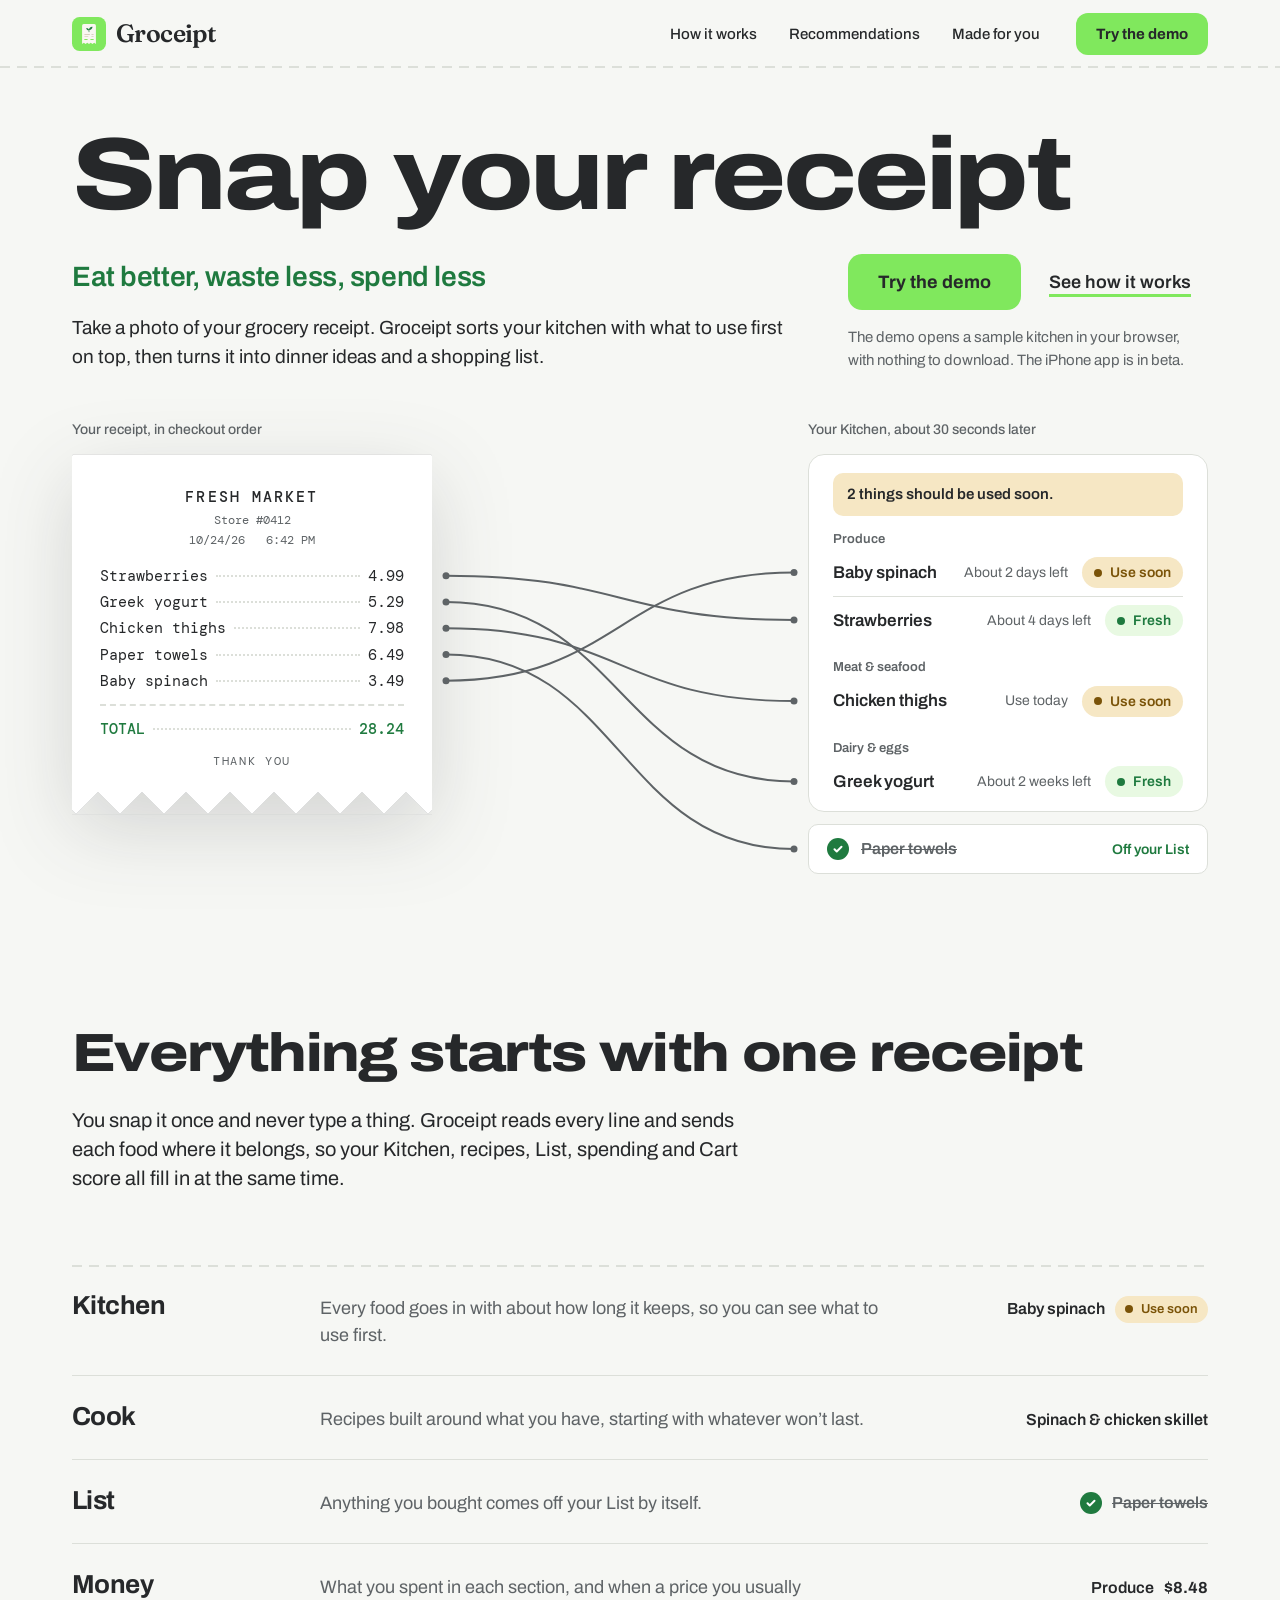
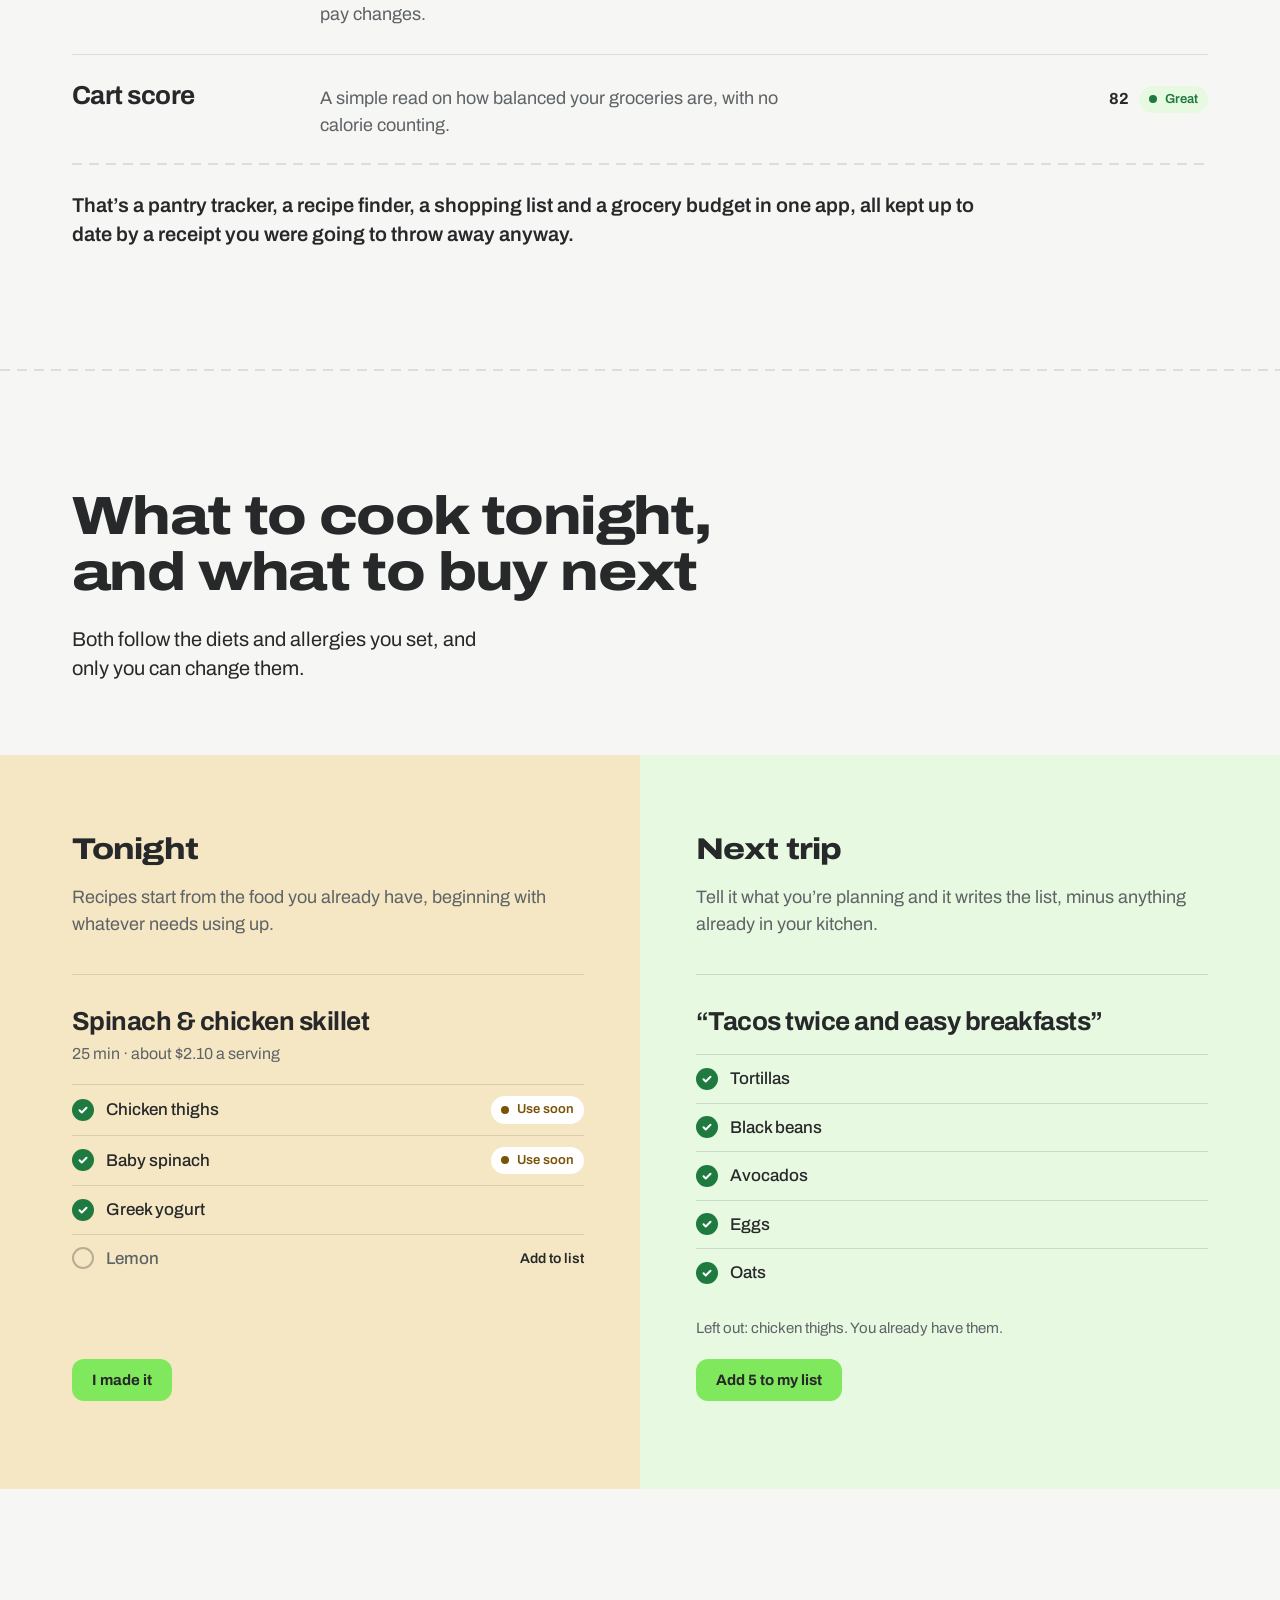
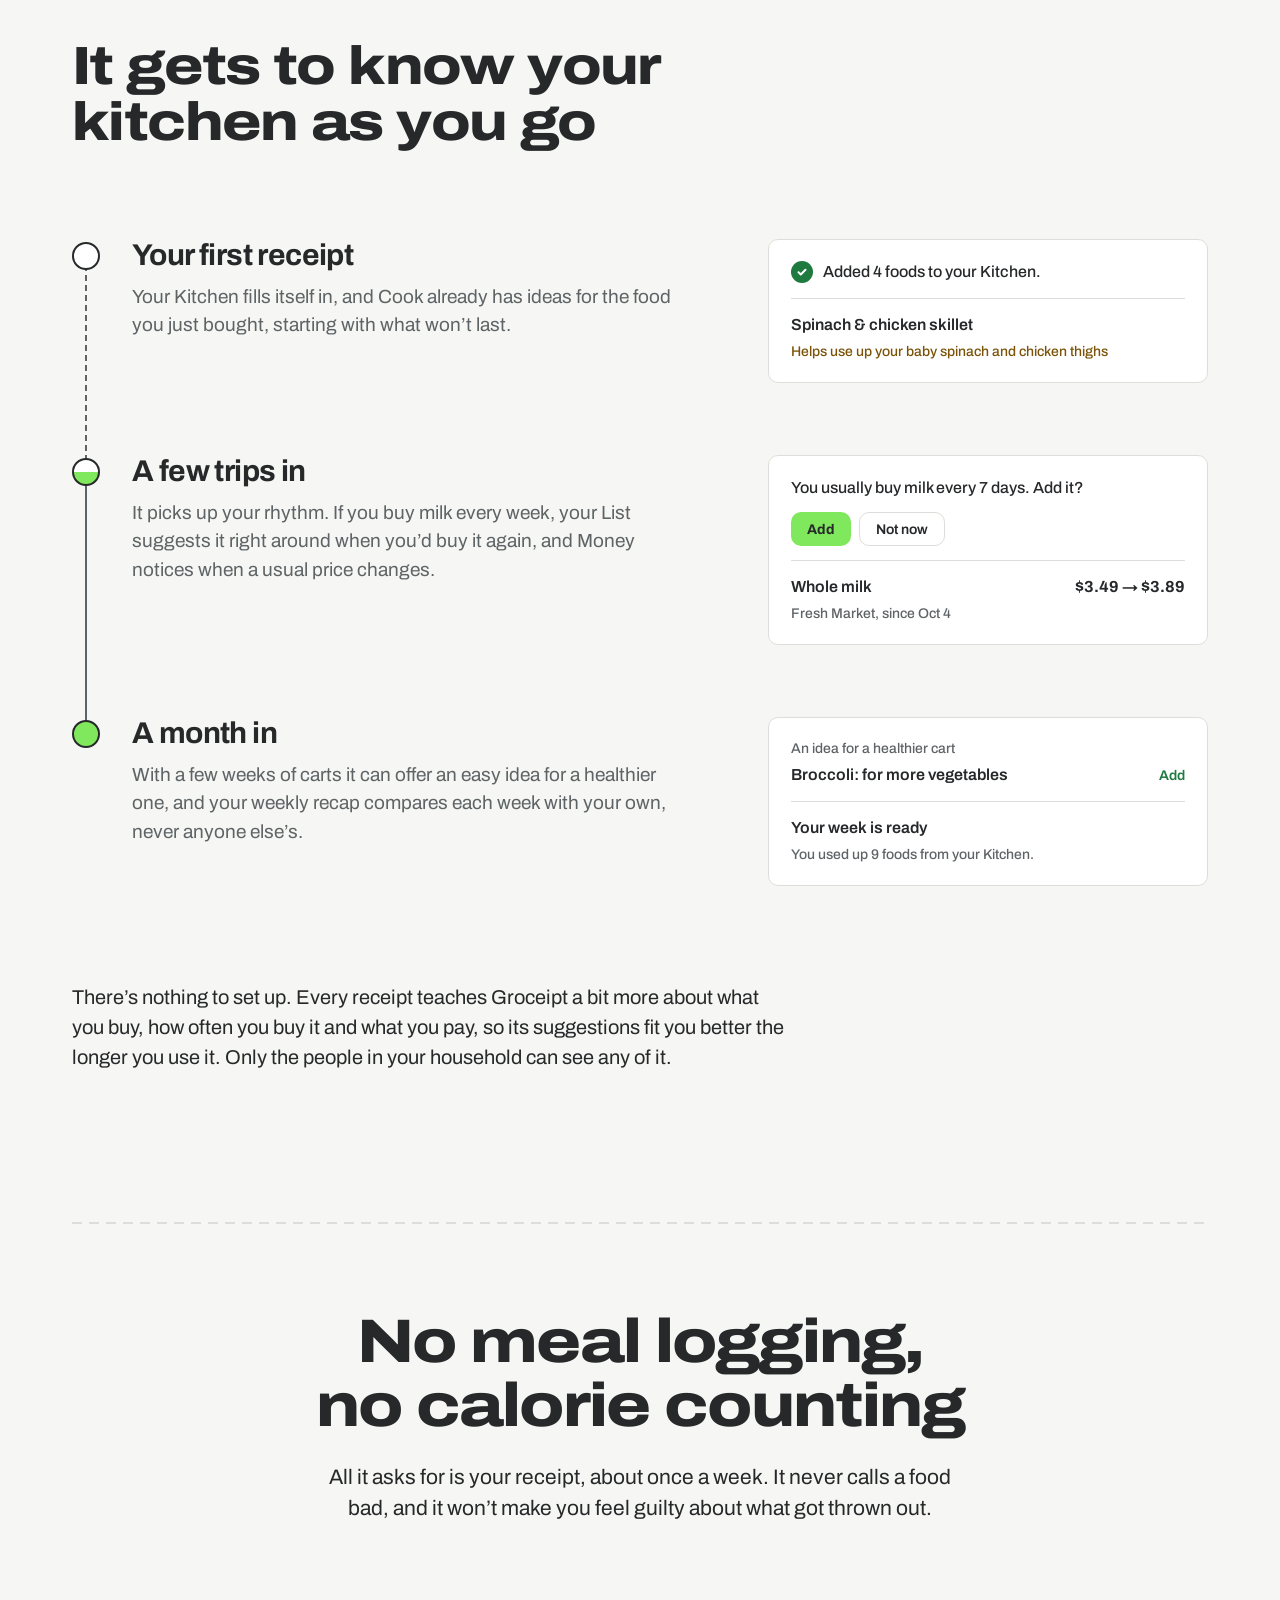
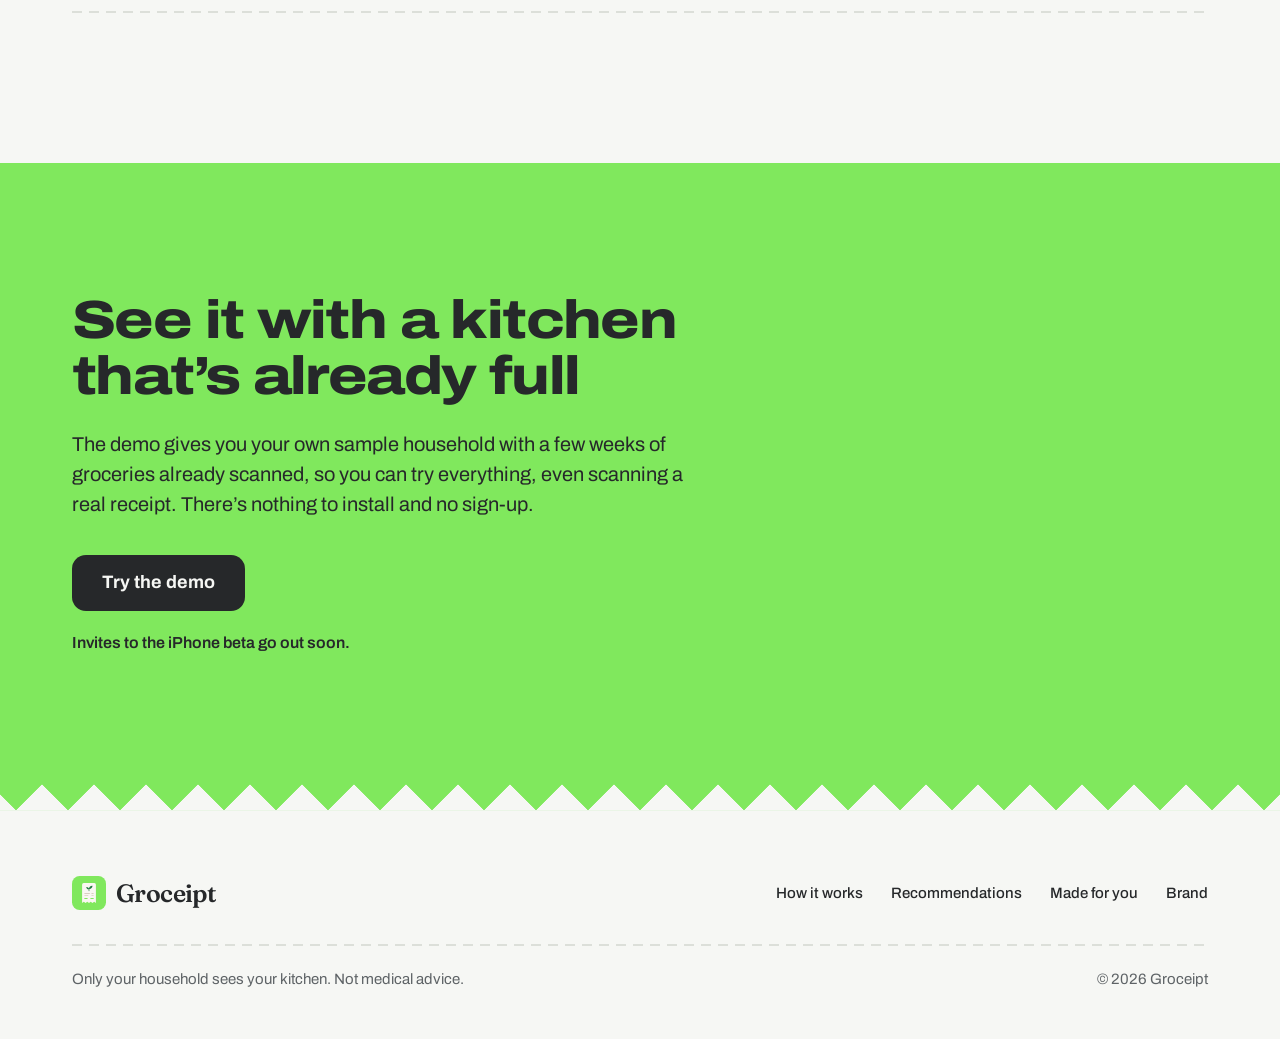
==== commit 1c763d18: "Publish the website (groceipt 0d7a9bd)" ====
--- a/index.html
+++ b/index.html
@@ -37,7 +37,6 @@
           <a href="#how">How it works</a>
           <a href="#ideas">Recommendations</a>
           <a href="#yours">Made for you</a>
-          <a href="brand.html">Brand</a>
         </nav>
         <a class="btn" href="https://groceipt.expo.app" target="_blank" rel="noopener">Try the demo</a>
       </div>
--- a/styles.css
+++ b/styles.css
@@ -1328,10 +1328,6 @@
   line-height: 1.05;
 }
 
-.traits span {
-  color: var(--basil);
-}
-
 .say {
   display: grid;
   grid-template-columns: 1fr 1fr;
@@ -1481,8 +1477,9 @@
   line-height: 1.05;
 }
 
+/* The three wins on their own line, in the same ink: the type carries it, not a color. */
 .b-section .tagline span {
-  color: var(--basil);
+  display: block;
 }
 
 .themes {
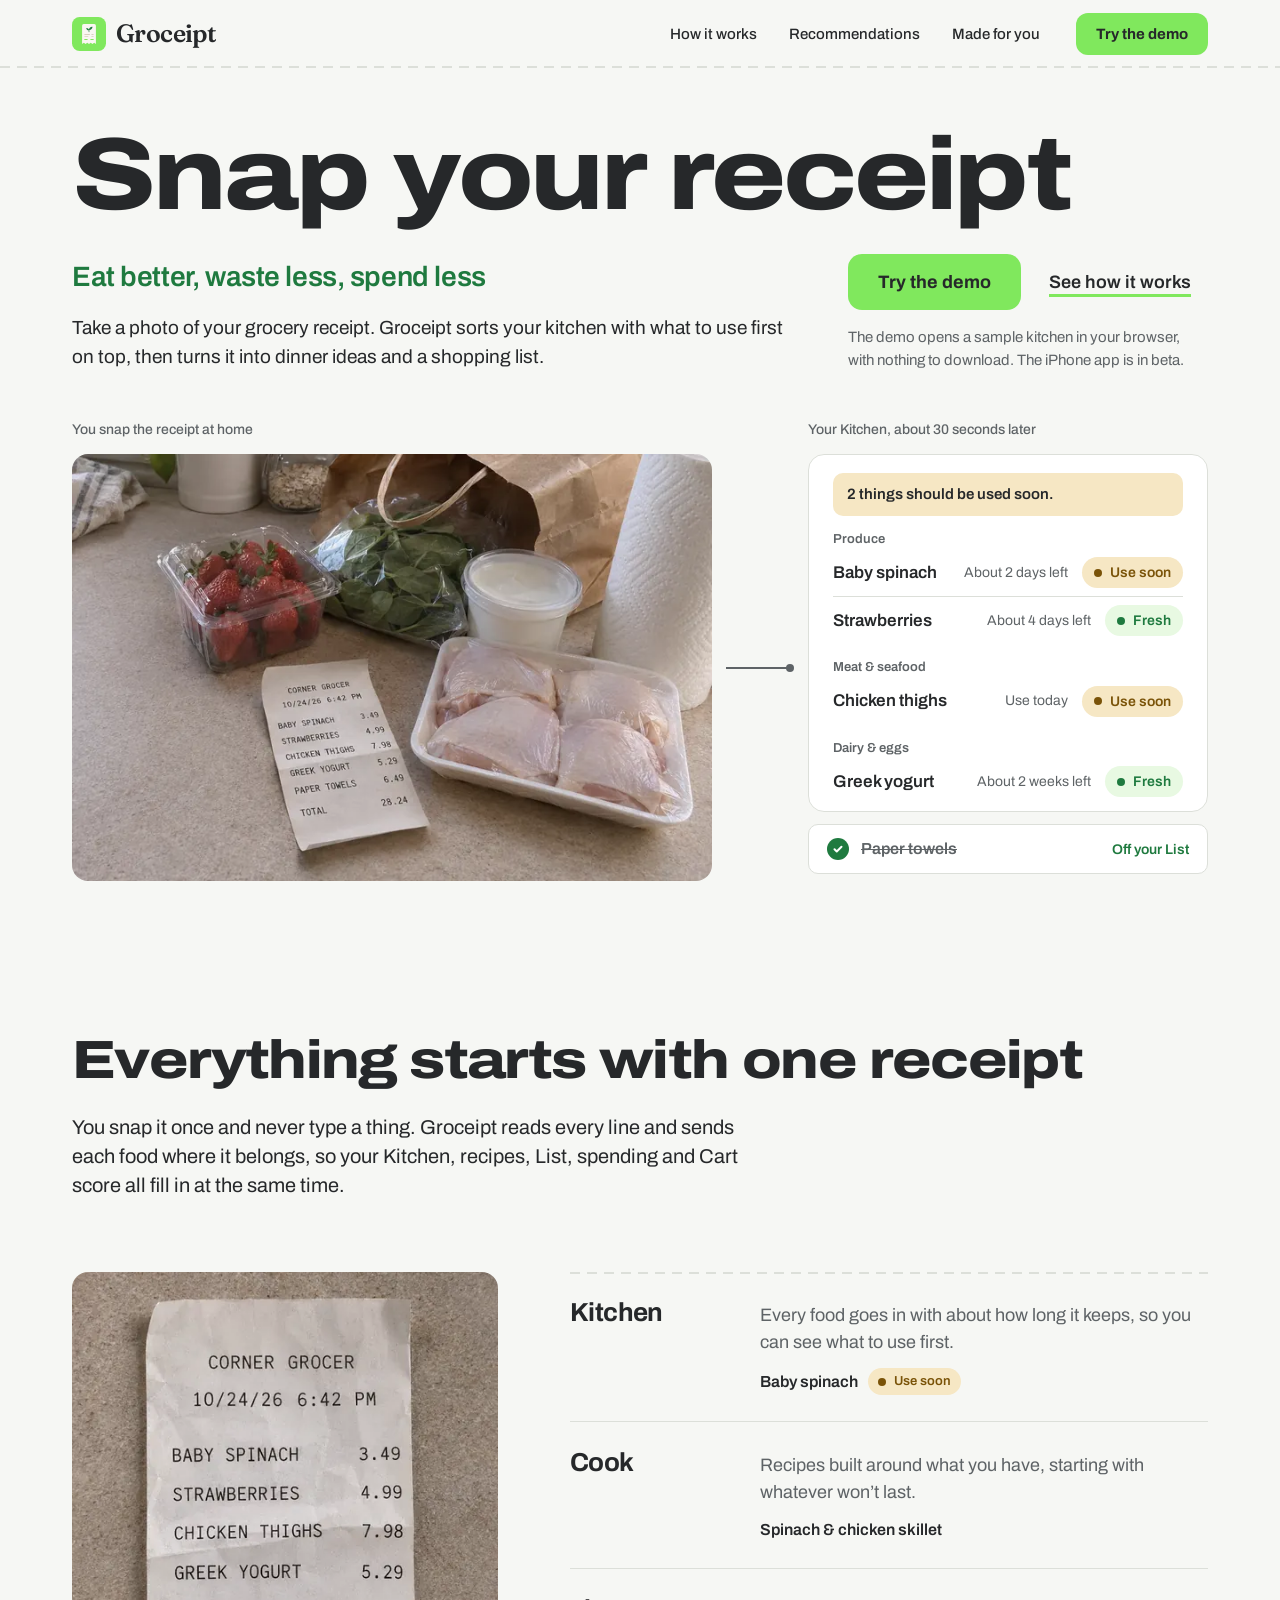
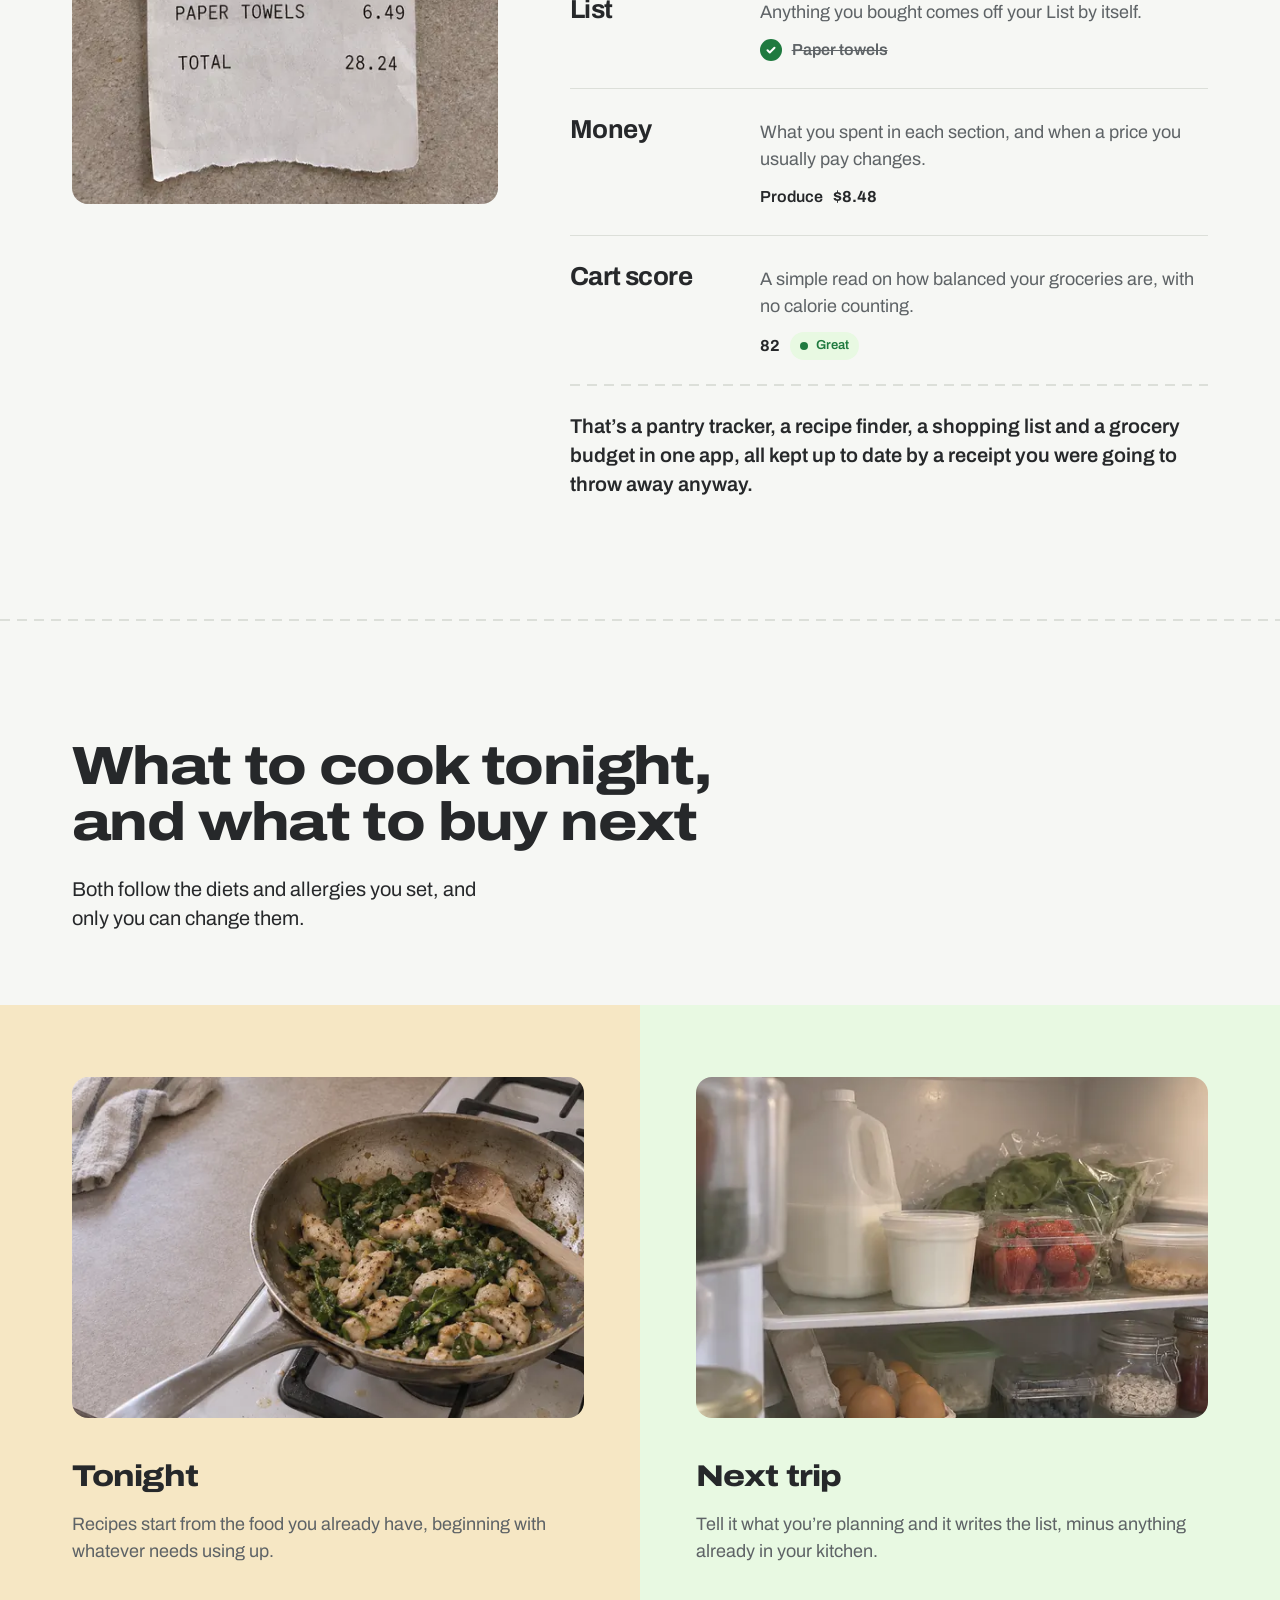
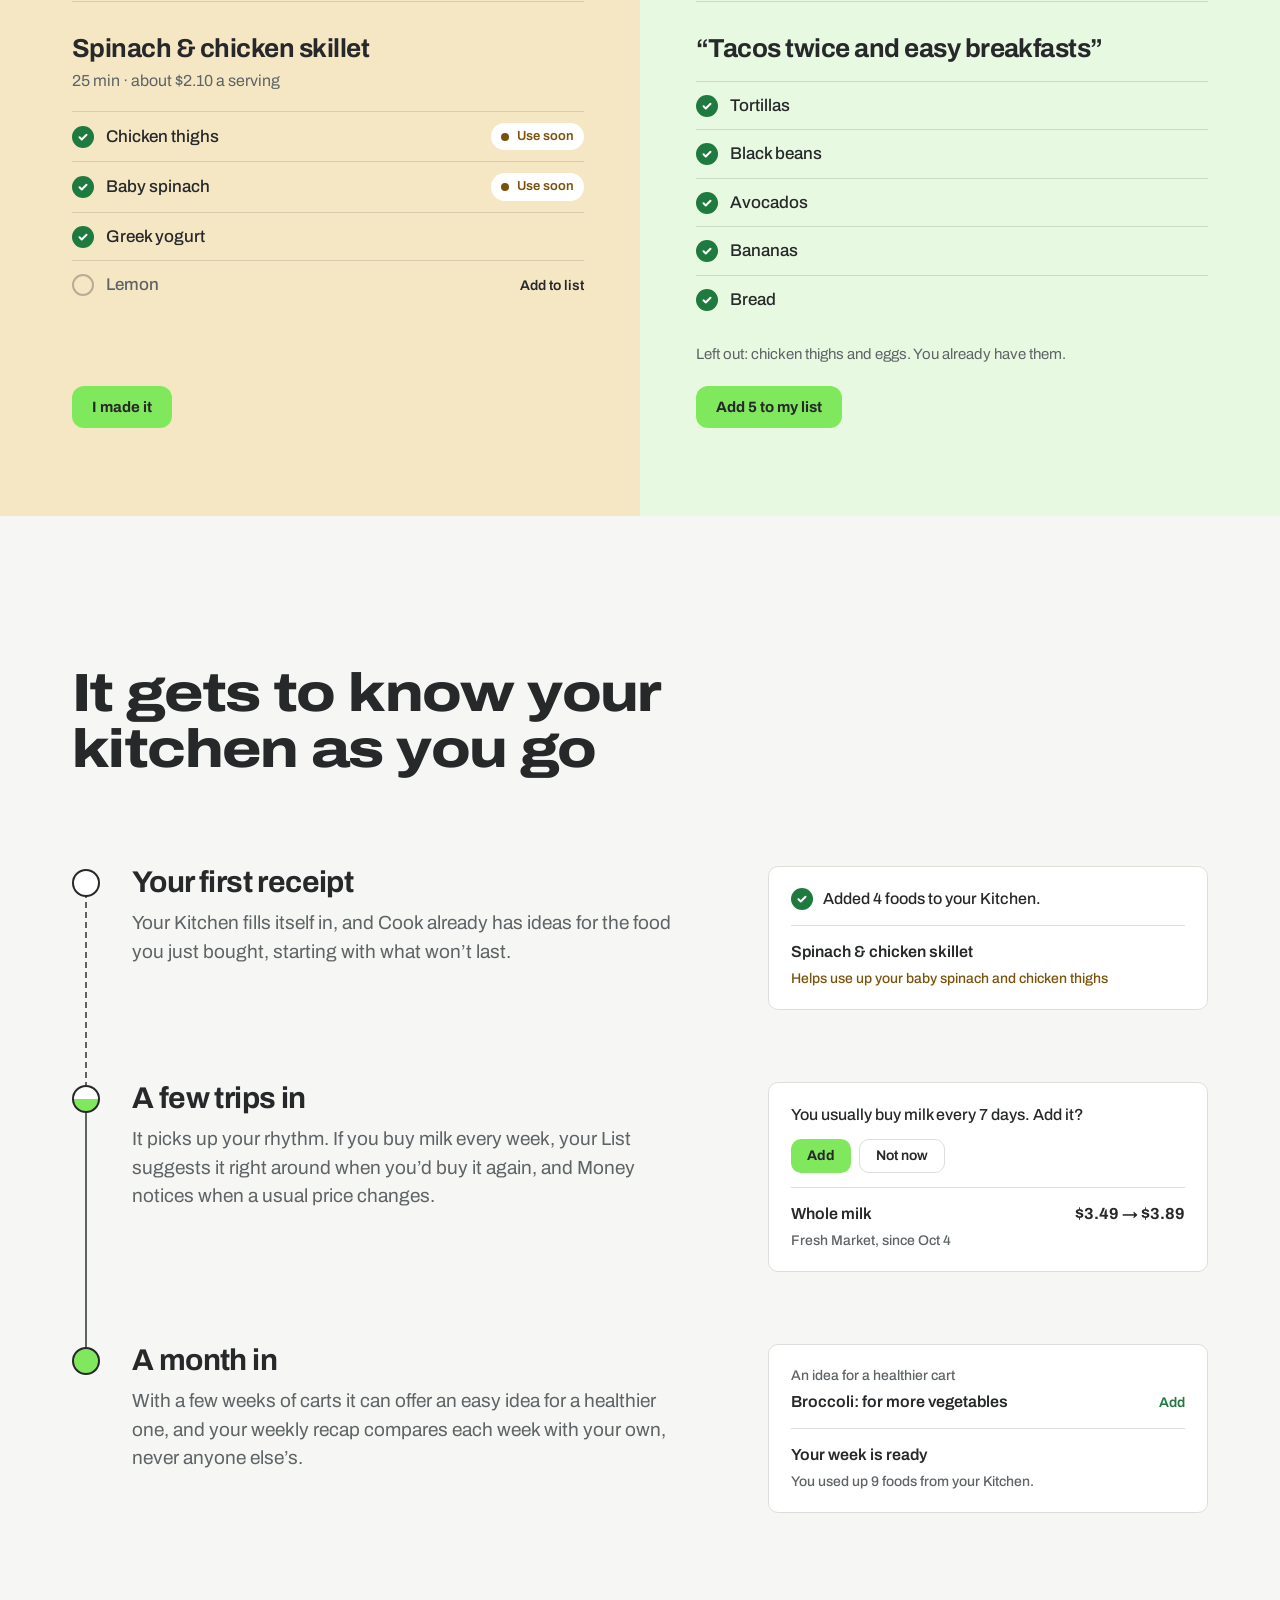
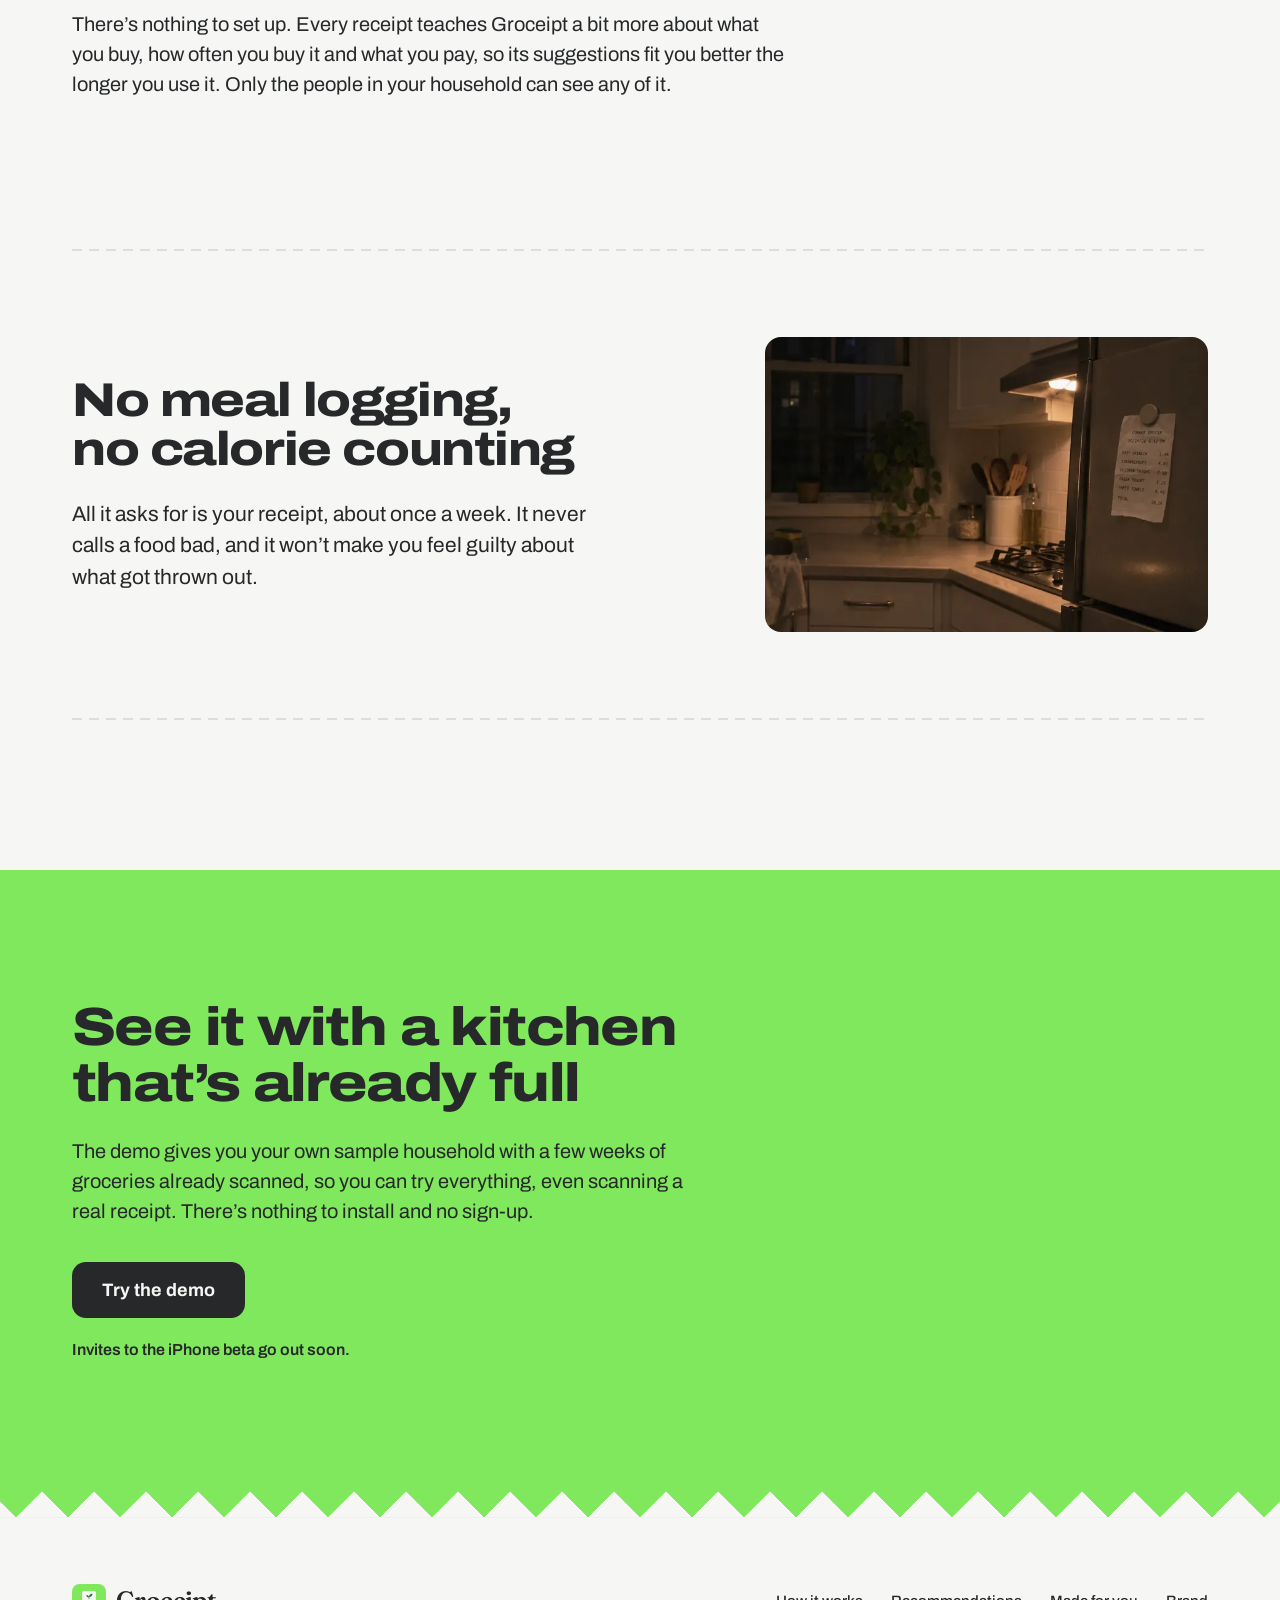
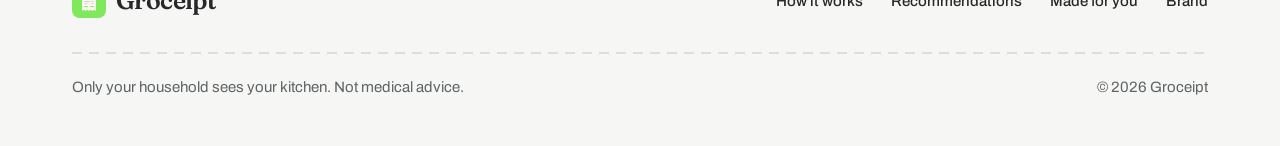
==== commit 8dffc9fc: "Publish the website (groceipt b616c13)" ====
--- a/index.html
+++ b/index.html
@@ -8,12 +8,15 @@
     <meta name="theme-color" content="#F6F7F4" />
     <meta property="og:title" content="Groceipt – Snap your receipt" />
     <meta property="og:description" content="Take a photo of your grocery receipt. Groceipt sorts your kitchen with what to use first on top, then turns it into dinner ideas and a shopping list." />
+    <meta property="og:image" content="https://serger0227.github.io/groceipt-site/assets/photos/web/preview.jpg" />
+    <meta property="og:image:width" content="1200" />
+    <meta property="og:image:height" content="630" />
+    <meta property="og:image:alt" content="Just-bought groceries and their receipt on a kitchen counter." />
+    <meta name="twitter:card" content="summary_large_image" />
     <link rel="icon" href="assets/favicon.svg" type="image/svg+xml" />
     <link rel="preconnect" href="https://fonts.googleapis.com" />
     <link rel="preconnect" href="https://fonts.gstatic.com" crossorigin />
-    <link
-      rel="stylesheet"
-      href="https://fonts.googleapis.com/css2?family=Archivo:wdth,wght@100..125,400..800&family=DM+Mono:wght@400;500&display=swap" />
+    <link rel="stylesheet" href="https://fonts.googleapis.com/css2?family=Archivo:wdth,wght@100..125,400..800&display=swap" />
     <!-- Fraunces only for the 8 letters of the logo's wordmark. -->
     <link rel="stylesheet" href="https://fonts.googleapis.com/css2?family=Fraunces:opsz,wght@9..144,600&text=Groceipt&display=swap" />
     <link rel="stylesheet" href="styles.css" />
@@ -61,46 +64,47 @@
             </div>
           </div>
 
-          <!-- The only animation on the page: the receipt prints, then each line moves to its place in the Kitchen.
-               The lines are drawn by the script at the bottom. With reduced motion, the finished picture shows. -->
-          <div class="sort" role="img" aria-label="A receipt in checkout order. About 30 seconds later, the Kitchen it fills in, sorted with what to use first on top: baby spinach and chicken thighs to use soon, strawberries and Greek yogurt fresh, and paper towels off the List.">
-            <p class="sort-cap cap-receipt">Your receipt, in checkout order</p>
-            <div class="sort-receipt receipt-wrap">
-              <div class="receipt torn">
-                <div class="store">FRESH MARKET</div>
-                <div class="meta">Store #0412<br />10/24/26 &nbsp; 6:42 PM</div>
-                <div class="row" data-to="k-straw"><span>Strawberries</span><span class="dots"></span><span>4.99</span></div>
-                <div class="row" data-to="k-yogurt"><span>Greek yogurt</span><span class="dots"></span><span>5.29</span></div>
-                <div class="row" data-to="k-chicken"><span>Chicken thighs</span><span class="dots"></span><span>7.98</span></div>
-                <div class="row" data-to="k-towels"><span>Paper towels</span><span class="dots"></span><span>6.49</span></div>
-                <div class="row" data-to="k-spinach"><span>Baby spinach</span><span class="dots"></span><span>3.49</span></div>
-                <div class="rule"></div>
-                <div class="row total"><span>TOTAL</span><span class="dots"></span><span>28.24</span></div>
-                <div class="thanks">THANK YOU</div>
-              </div>
-            </div>
-            <div class="sort-time"></div>
+          <!-- The picture: a real photo of the groceries and their receipt, a line, then the Kitchen they fill in.
+               The Kitchen is drawn, because it shows the app itself. The page's only animation: the line draws
+               and the foods land in their rows, in receipt order. With reduced motion, the finished picture shows. -->
+          <div class="sort">
+            <p class="sort-cap cap-photo">You snap the receipt at home</p>
+            <picture class="sort-photo">
+              <source
+                type="image/webp"
+                srcset="assets/photos/web/hero-720.webp 720w, assets/photos/web/hero-1176.webp 1176w"
+                sizes="(max-width: 900px) min(640px, calc(100vw - 40px)), min(640px, calc(100vw - 560px))" />
+              <img
+                class="photo"
+                src="assets/photos/web/hero-1176.jpg"
+                srcset="assets/photos/web/hero-720.jpg 720w, assets/photos/web/hero-1176.jpg 1176w"
+                sizes="(max-width: 900px) min(640px, calc(100vw - 40px)), min(640px, calc(100vw - 560px))"
+                width="1176"
+                height="784"
+                fetchpriority="high"
+                alt="Just-bought groceries on a kitchen counter: strawberries, baby spinach, Greek yogurt, chicken thighs and paper towels, next to their receipt." />
+            </picture>
+            <div class="sort-time" aria-hidden="true"></div>
             <p class="sort-cap cap-kitchen">Your Kitchen, about 30 seconds later</p>
-            <div class="sort-kitchen">
+            <div class="sort-kitchen" role="img" aria-label="The Kitchen the receipt fills in, sorted with what to use first on top: baby spinach and chicken thighs to use soon, strawberries and Greek yogurt fresh, and paper towels crossed off your List.">
               <div class="kitchen">
                 <p class="k-banner">2 things should be used soon.</p>
                 <p class="k-sec">Produce</p>
-                <div class="k-row" id="k-spinach" style="--i: 4"><span class="k-name">Baby spinach</span><span class="k-left">About 2 days left</span><span class="chip soon">Use soon</span></div>
-                <div class="k-row" id="k-straw" style="--i: 0"><span class="k-name">Strawberries</span><span class="k-left">About 4 days left</span><span class="chip fresh">Fresh</span></div>
+                <div class="k-row" style="--i: 0"><span class="k-name">Baby spinach</span><span class="k-left">About 2 days left</span><span class="chip soon">Use soon</span></div>
+                <div class="k-row" style="--i: 1"><span class="k-name">Strawberries</span><span class="k-left">About 4 days left</span><span class="chip fresh">Fresh</span></div>
                 <p class="k-sec">Meat &amp; seafood</p>
-                <div class="k-row" id="k-chicken" style="--i: 2"><span class="k-name">Chicken thighs</span><span class="k-left">Use today</span><span class="chip soon">Use soon</span></div>
+                <div class="k-row" style="--i: 2"><span class="k-name">Chicken thighs</span><span class="k-left">Use today</span><span class="chip soon">Use soon</span></div>
                 <p class="k-sec">Dairy &amp; eggs</p>
-                <div class="k-row" id="k-yogurt" style="--i: 1"><span class="k-name">Greek yogurt</span><span class="k-left">About 2 weeks left</span><span class="chip fresh">Fresh</span></div>
-              </div>
-              <div class="k-list" id="k-towels" style="--i: 3"><span class="tick"><svg width="12" height="12" viewBox="0 0 24 24" fill="none" stroke="#fff" stroke-width="4" stroke-linecap="round" stroke-linejoin="round"><path d="M5 12.5l4.5 4.5L19 7.5" /></svg></span><span class="done">Paper towels</span><span class="k-off">Off your List</span></div>
-            </div>
-            <svg class="sort-lines" aria-hidden="true"></svg>
-          </div>
-        </div>
-      </section>
-
-      <!-- How it works: everything the hero's receipt fills in, set like the lines of a receipt:
-           the name, what it does, and an example where the price would be. Then the total. -->
+                <div class="k-row" style="--i: 3"><span class="k-name">Greek yogurt</span><span class="k-left">About 2 weeks left</span><span class="chip fresh">Fresh</span></div>
+              </div>
+              <div class="k-list" style="--i: 4"><span class="tick"><svg width="12" height="12" viewBox="0 0 24 24" fill="none" stroke="#fff" stroke-width="4" stroke-linecap="round" stroke-linejoin="round"><path d="M5 12.5l4.5 4.5L19 7.5" /></svg></span><span class="done">Paper towels</span><span class="k-off">Off your List</span></div>
+            </div>
+          </div>
+        </div>
+      </section>
+
+      <!-- How it works: the receipt itself, and beside it everything it fills in, set like the lines of a receipt:
+           the name, what it does, and an example under it. Then the total. -->
       <section id="how" class="section how">
         <div class="wrap">
           <div class="stack-head">
@@ -108,34 +112,55 @@
             <p class="lead">You snap it once and never type a thing. Groceipt reads every line and sends each food where it belongs, so your Kitchen, recipes, List, spending and Cart score all fill in at the same time.</p>
           </div>
 
-          <ul class="tally">
-            <li class="tally-row">
-              <h3>Kitchen</h3>
-              <p>Every food goes in with about how long it keeps, so you can see what to use first.</p>
-              <span class="tally-eg" aria-hidden="true">Baby spinach<span class="chip soon">Use soon</span></span>
-            </li>
-            <li class="tally-row">
-              <h3>Cook</h3>
-              <p>Recipes built around what you have, starting with whatever won’t last.</p>
-              <span class="tally-eg" aria-hidden="true">Spinach &amp; chicken skillet</span>
-            </li>
-            <li class="tally-row">
-              <h3>List</h3>
-              <p>Anything you bought comes off your List by itself.</p>
-              <span class="tally-eg" aria-hidden="true"><span class="tick"><svg width="12" height="12" viewBox="0 0 24 24" fill="none" stroke="#fff" stroke-width="4" stroke-linecap="round" stroke-linejoin="round"><path d="M5 12.5l4.5 4.5L19 7.5" /></svg></span><span class="done">Paper towels</span></span>
-            </li>
-            <li class="tally-row">
-              <h3>Money</h3>
-              <p>What you spent in each section, and when a price you usually pay changes.</p>
-              <span class="tally-eg" aria-hidden="true">Produce<span class="amount">$8.48</span></span>
-            </li>
-            <li class="tally-row">
-              <h3>Cart score</h3>
-              <p>A simple read on how balanced your groceries are, with no calorie counting.</p>
-              <span class="tally-eg" aria-hidden="true"><span class="amount">82</span><span class="chip fresh">Great</span></span>
-            </li>
-          </ul>
-          <p class="tally-total">That’s a pantry tracker, a recipe finder, a shopping list and a grocery budget in one app, all kept up to date by a receipt you were going to throw away anyway.</p>
+          <div class="how-body">
+            <picture class="how-photo">
+              <source
+                type="image/webp"
+                srcset="assets/photos/web/receipt-480.webp 480w, assets/photos/web/receipt-882.webp 882w"
+                sizes="(max-width: 960px) min(520px, calc(100vw - 40px)), min(440px, calc((100vw - 136px) * 0.4))" />
+              <img
+                class="photo"
+                src="assets/photos/web/receipt-882.jpg"
+                srcset="assets/photos/web/receipt-480.jpg 480w, assets/photos/web/receipt-882.jpg 882w"
+                sizes="(max-width: 960px) min(520px, calc(100vw - 40px)), min(440px, calc((100vw - 136px) * 0.4))"
+                width="882"
+                height="1102"
+                loading="lazy"
+                decoding="async"
+                alt="The receipt, from Corner Grocer on October 24: baby spinach 3.49, strawberries 4.99, chicken thighs 7.98, Greek yogurt 5.29 and paper towels 6.49. Total 28.24." />
+            </picture>
+
+            <div class="how-rows">
+              <ul class="tally">
+                <li class="tally-row">
+                  <h3>Kitchen</h3>
+                  <p>Every food goes in with about how long it keeps, so you can see what to use first.</p>
+                  <span class="tally-eg" aria-hidden="true">Baby spinach<span class="chip soon">Use soon</span></span>
+                </li>
+                <li class="tally-row">
+                  <h3>Cook</h3>
+                  <p>Recipes built around what you have, starting with whatever won’t last.</p>
+                  <span class="tally-eg" aria-hidden="true">Spinach &amp; chicken skillet</span>
+                </li>
+                <li class="tally-row">
+                  <h3>List</h3>
+                  <p>Anything you bought comes off your List by itself.</p>
+                  <span class="tally-eg" aria-hidden="true"><span class="tick"><svg width="12" height="12" viewBox="0 0 24 24" fill="none" stroke="#fff" stroke-width="4" stroke-linecap="round" stroke-linejoin="round"><path d="M5 12.5l4.5 4.5L19 7.5" /></svg></span><span class="done">Paper towels</span></span>
+                </li>
+                <li class="tally-row">
+                  <h3>Money</h3>
+                  <p>What you spent in each section, and when a price you usually pay changes.</p>
+                  <span class="tally-eg" aria-hidden="true">Produce<span class="amount">$8.48</span></span>
+                </li>
+                <li class="tally-row">
+                  <h3>Cart score</h3>
+                  <p>A simple read on how balanced your groceries are, with no calorie counting.</p>
+                  <span class="tally-eg" aria-hidden="true"><span class="amount">82</span><span class="chip fresh">Great</span></span>
+                </li>
+              </ul>
+              <p class="tally-total">That’s a pantry tracker, a recipe finder, a shopping list and a grocery budget in one app, all kept up to date by a receipt you were going to throw away anyway.</p>
+            </div>
+          </div>
         </div>
       </section>
 
@@ -149,6 +174,22 @@
         <div class="ideas">
           <div class="idea tint-saffron">
             <div class="idea-in">
+              <picture class="idea-photo">
+                <source
+                  type="image/webp"
+                  srcset="assets/photos/web/skillet-560.webp 560w, assets/photos/web/skillet-1122.webp 1122w"
+                  sizes="(max-width: 640px) calc(100vw - 40px), (max-width: 960px) min(560px, calc(100vw - 64px)), min(512px, calc(50vw - 88px))" />
+                <img
+                  class="photo"
+                  src="assets/photos/web/skillet-1122.jpg"
+                  srcset="assets/photos/web/skillet-560.jpg 560w, assets/photos/web/skillet-1122.jpg 1122w"
+                  sizes="(max-width: 640px) calc(100vw - 40px), (max-width: 960px) min(560px, calc(100vw - 64px)), min(512px, calc(50vw - 88px))"
+                  width="1122"
+                  height="748"
+                  loading="lazy"
+                  decoding="async"
+                  alt="Chicken and wilted spinach cooking in a skillet on the stove, with a wooden spoon." />
+              </picture>
               <h3 class="idea-label">Tonight</h3>
               <p class="idea-text">Recipes start from the food you already have, beginning with whatever needs using up.</p>
               <div class="idea-eg" role="img" aria-label="Example: a spinach and chicken skillet that uses the chicken thighs and baby spinach to use soon, plus Greek yogurt. Lemon is the one thing to buy.">
@@ -166,18 +207,34 @@
           </div>
           <div class="idea tint-sprout">
             <div class="idea-in">
+              <picture class="idea-photo">
+                <source
+                  type="image/webp"
+                  srcset="assets/photos/web/fridge-560.webp 560w, assets/photos/web/fridge-1086.webp 1086w"
+                  sizes="(max-width: 640px) calc(100vw - 40px), (max-width: 960px) min(560px, calc(100vw - 64px)), min(512px, calc(50vw - 88px))" />
+                <img
+                  class="photo"
+                  src="assets/photos/web/fridge-1086.jpg"
+                  srcset="assets/photos/web/fridge-560.jpg 560w, assets/photos/web/fridge-1086.jpg 1086w"
+                  sizes="(max-width: 640px) calc(100vw - 40px), (max-width: 960px) min(560px, calc(100vw - 64px)), min(512px, calc(50vw - 88px))"
+                  width="1086"
+                  height="724"
+                  loading="lazy"
+                  decoding="async"
+                  alt="An open fridge with milk, Greek yogurt, strawberries, spinach and eggs on its shelves." />
+              </picture>
               <h3 class="idea-label">Next trip</h3>
               <p class="idea-text">Tell it what you’re planning and it writes the list, minus anything already in your kitchen.</p>
-              <div class="idea-eg" role="img" aria-label="Example: asked for tacos twice and easy breakfasts, it suggests tortillas, black beans, avocados, eggs and oats, and leaves out the chicken thighs you already have.">
+              <div class="idea-eg" role="img" aria-label="Example: asked for tacos twice and easy breakfasts, it suggests tortillas, black beans, avocados, bananas and bread, and leaves out the chicken thighs and eggs you already have.">
                 <p class="idea-title">“Tacos twice and easy breakfasts”</p>
                 <ul class="items">
                   <li><span class="tick" aria-hidden="true"><svg width="12" height="12" viewBox="0 0 24 24" fill="none" stroke="#fff" stroke-width="4" stroke-linecap="round" stroke-linejoin="round"><path d="M5 12.5l4.5 4.5L19 7.5" /></svg></span>Tortillas</li>
                   <li><span class="tick" aria-hidden="true"><svg width="12" height="12" viewBox="0 0 24 24" fill="none" stroke="#fff" stroke-width="4" stroke-linecap="round" stroke-linejoin="round"><path d="M5 12.5l4.5 4.5L19 7.5" /></svg></span>Black beans</li>
                   <li><span class="tick" aria-hidden="true"><svg width="12" height="12" viewBox="0 0 24 24" fill="none" stroke="#fff" stroke-width="4" stroke-linecap="round" stroke-linejoin="round"><path d="M5 12.5l4.5 4.5L19 7.5" /></svg></span>Avocados</li>
-                  <li><span class="tick" aria-hidden="true"><svg width="12" height="12" viewBox="0 0 24 24" fill="none" stroke="#fff" stroke-width="4" stroke-linecap="round" stroke-linejoin="round"><path d="M5 12.5l4.5 4.5L19 7.5" /></svg></span>Eggs</li>
-                  <li><span class="tick" aria-hidden="true"><svg width="12" height="12" viewBox="0 0 24 24" fill="none" stroke="#fff" stroke-width="4" stroke-linecap="round" stroke-linejoin="round"><path d="M5 12.5l4.5 4.5L19 7.5" /></svg></span>Oats</li>
+                  <li><span class="tick" aria-hidden="true"><svg width="12" height="12" viewBox="0 0 24 24" fill="none" stroke="#fff" stroke-width="4" stroke-linecap="round" stroke-linejoin="round"><path d="M5 12.5l4.5 4.5L19 7.5" /></svg></span>Bananas</li>
+                  <li><span class="tick" aria-hidden="true"><svg width="12" height="12" viewBox="0 0 24 24" fill="none" stroke="#fff" stroke-width="4" stroke-linecap="round" stroke-linejoin="round"><path d="M5 12.5l4.5 4.5L19 7.5" /></svg></span>Bread</li>
                 </ul>
-                <p class="left-out">Left out: chicken thighs. You already have them.</p>
+                <p class="left-out">Left out: chicken thighs and eggs. You already have them.</p>
                 <span class="btn">Add 5 to my list</span>
               </div>
             </div>
@@ -230,12 +287,31 @@
         </div>
       </section>
 
-      <!-- Statement: printed like the closing lines of a receipt -->
+      <!-- Statement: the closing lines, between two rows of dashes, beside the kitchen in the evening
+           with the week's receipt on the fridge. -->
       <section class="statement">
         <div class="wrap">
           <div class="closing">
-            <h2 class="headline">No meal logging, no calorie counting</h2>
-            <p>All it asks for is your receipt, about once a week. It never calls a food bad, and it won’t make you feel guilty about what got thrown out.</p>
+            <div class="closing-words">
+              <h2 class="headline"><span>No meal logging,</span> <span>no calorie counting</span></h2>
+              <p>All it asks for is your receipt, about once a week. It never calls a food bad, and it won’t make you feel guilty about what got thrown out.</p>
+            </div>
+            <picture class="closing-photo">
+              <source
+                type="image/webp"
+                srcset="assets/photos/web/evening-720.webp 720w, assets/photos/web/evening-1411.webp 1411w"
+                sizes="(max-width: 960px) min(640px, calc(100vw - 40px)), min(470px, calc((100vw - 136px) * 5 / 12))" />
+              <img
+                class="photo"
+                src="assets/photos/web/evening-1411.jpg"
+                srcset="assets/photos/web/evening-720.jpg 720w, assets/photos/web/evening-1411.jpg 1411w"
+                sizes="(max-width: 960px) min(640px, calc(100vw - 40px)), min(470px, calc((100vw - 136px) * 5 / 12))"
+                width="1411"
+                height="941"
+                loading="lazy"
+                decoding="async"
+                alt="A quiet kitchen in the evening, with the week’s receipt held to the fridge by a magnet." />
+            </picture>
           </div>
         </div>
       </section>
@@ -274,61 +350,17 @@
         </div>
       </div>
     </footer>
-    <!-- Draws the hero's lines from each receipt line to its place in the Kitchen,
-         and starts the animation when the hero is on screen. -->
+    <!-- Starts the hero's animation once, when the picture is on screen. -->
     <script>
       (function () {
         var sort = document.querySelector('.sort');
-        if (!sort) return;
-        var NS = 'http://www.w3.org/2000/svg';
-        var svg = sort.querySelector('.sort-lines');
-        var paper = sort.querySelector('.sort-receipt .receipt');
-        var kitchen = sort.querySelector('.kitchen');
-        var lines = [];
-        sort.querySelectorAll('[data-to]').forEach(function (row, i) {
-          var g = document.createElementNS(NS, 'g');
-          g.setAttribute('style', '--i: ' + i);
-          var path = document.createElementNS(NS, 'path');
-          path.setAttribute('pathLength', '1');
-          var from = document.createElementNS(NS, 'circle');
-          var to = document.createElementNS(NS, 'circle');
-          from.setAttribute('class', 'from');
-          to.setAttribute('class', 'to');
-          from.setAttribute('r', '3.5');
-          to.setAttribute('r', '3.5');
-          g.append(path, from, to);
-          svg.append(g);
-          lines.push({ row: row, target: document.getElementById(row.dataset.to), path: path, from: from, to: to });
-        });
-        function draw() {
-          if (!svg.getClientRects().length) return;
-          var box = sort.getBoundingClientRect();
-          var x1 = paper.getBoundingClientRect().right - box.left + 14;
-          var x2 = kitchen.getBoundingClientRect().left - box.left - 14;
-          var bend = (x2 - x1) / 2;
-          lines.forEach(function (l) {
-            var a = l.row.getBoundingClientRect();
-            var b = l.target.getBoundingClientRect();
-            var y1 = a.top + a.height / 2 - box.top;
-            var y2 = b.top + b.height / 2 - box.top;
-            l.path.setAttribute('d', 'M' + x1 + ' ' + y1 + ' C' + (x1 + bend) + ' ' + y1 + ' ' + (x2 - bend) + ' ' + y2 + ' ' + x2 + ' ' + y2);
-            l.from.setAttribute('cx', x1);
-            l.from.setAttribute('cy', y1);
-            l.to.setAttribute('cx', x2);
-            l.to.setAttribute('cy', y2);
-          });
-        }
-        draw();
-        window.addEventListener('resize', draw);
-        if (document.fonts) document.fonts.ready.then(draw);
-        if (document.documentElement.classList.contains('motion')) {
-          new IntersectionObserver(function (entries, watcher) {
-            if (entries[0].isIntersecting) {
-              sort.classList.add('play');
-              watcher.disconnect();
-            }
-          }, { threshold: 0.45 }).observe(sort);
-        }
+        if (!sort || !document.documentElement.classList.contains('motion')) return;
+        new IntersectionObserver(function (entries, watcher) {
+          if (entries[0].isIntersecting) {
+            sort.classList.add('play');
+            watcher.disconnect();
+          }
+        }, { threshold: 0.45 }).observe(sort);
       })();
     </script>
   </body>
--- a/styles.css
+++ b/styles.css
@@ -315,11 +315,21 @@
   text-wrap: pretty;
 }
 
-/* The picture: the receipt in checkout order, a line from each food to its place in the Kitchen. */
+/* ---------- Photos ---------- */
+
+/* Real photos, where a drawing would only pretend to be real. Panel-sized, so panel corners. Flat, like the cards.
+   Every photo is cropped, color-treated and compressed the same way by scripts/website-photos.js. */
+.photo {
+  width: 100%;
+  height: auto;
+  border-radius: 16px;
+  background: var(--roll);
+}
+
+/* The picture: the photo of the groceries and their receipt, a line, then the Kitchen they fill in. */
 .sort {
-  position: relative;
-  display: grid;
-  grid-template-columns: minmax(260px, 360px) minmax(96px, 1fr) minmax(320px, 400px);
+  display: grid;
+  grid-template-columns: minmax(0, 1fr) 96px minmax(320px, 400px);
   align-items: start;
   row-gap: 14px;
   margin-top: 48px;
@@ -331,20 +341,15 @@
   font-weight: 500;
 }
 
-.cap-receipt {
+.cap-photo {
   grid-area: 1 / 1;
-}
-
-/* The line down between them, on phones only. */
-.sort-time {
-  display: none;
 }
 
 .cap-kitchen {
   grid-area: 1 / 3;
 }
 
-.sort-receipt {
+.sort-photo {
   grid-area: 2 / 1;
 }
 
@@ -352,38 +357,32 @@
   grid-area: 2 / 3;
 }
 
-/* The hero's receipt is the biggest thing on the page after the title. */
-.sort-receipt .receipt {
-  padding: 30px 28px calc(var(--tooth) + 20px);
-  font-size: 15px;
-}
-
-.receipt .thanks {
-  margin-top: 10px;
-  text-align: center;
-  color: var(--faded);
-  font-size: 11.5px;
-  letter-spacing: 0.14em;
-}
-
-/* Drawn by the script at the bottom of index.html. */
-.sort-lines {
+/* One ink line from the photo to the Kitchen, ending in a dot. */
+.sort-time {
+  grid-area: 2 / 2;
+  align-self: center;
+  position: relative;
+  height: 2px;
+  margin: 0 18px 0 14px;
+}
+
+.sort-time::before,
+.sort-time::after {
+  content: '';
   position: absolute;
+  background: var(--faded);
+}
+
+.sort-time::before {
   inset: 0;
-  width: 100%;
-  height: 100%;
-  overflow: visible;
-  pointer-events: none;
-}
-
-.sort-lines path {
-  fill: none;
-  stroke: var(--faded);
-  stroke-width: 2;
-}
-
-.sort-lines circle {
-  fill: var(--faded);
+}
+
+.sort-time::after {
+  right: -4px;
+  top: -3px;
+  width: 8px;
+  height: 8px;
+  border-radius: 50%;
 }
 
 /* The Kitchen as the app sorts it: by store section, the food to use first at the top. Flat, like a screen. */
@@ -459,24 +458,15 @@
   font-size: 14px;
 }
 
-/* The page's only animation. The receipt prints, then each line moves to its place, in receipt order,
-   so the Kitchen fills in out of order: spinach, last on the receipt, lands first in line.
+/* The page's only animation. The line draws from the photo, the Kitchen appears, then each food lands
+   in its row in receipt order, and the banner comes last. The photo itself never moves.
    It runs once, when the hero is on screen. With reduced motion, html has no .motion class and nothing moves. */
-@keyframes print {
+@keyframes grow-across {
   from {
-    clip-path: inset(0 0 100% 0);
+    transform: scaleX(0);
   }
   to {
-    clip-path: inset(0 0 0 0);
-  }
-}
-
-@keyframes draw {
-  from {
-    stroke-dashoffset: 1;
-  }
-  to {
-    stroke-dashoffset: 0;
+    transform: none;
   }
 }
 
@@ -502,106 +492,43 @@
 
 @media (prefers-reduced-motion: no-preference) {
   .motion .sort {
-    --start: 1.2s;
-    --step: 0.32s;
-  }
-
-  .motion .sort .receipt {
-    clip-path: inset(0 0 100% 0);
+    --start: 1s;
+    --step: 0.3s;
   }
 
   .motion .sort .kitchen,
   .motion .sort .k-row,
   .motion .sort .k-list,
   .motion .sort .k-banner,
-  .motion .sort-lines circle {
+  .motion .sort .sort-time::after {
     opacity: 0;
   }
 
-  .motion .sort-lines path {
-    stroke-dasharray: 1;
-    stroke-dashoffset: 1;
-  }
-
-  .motion .play .receipt {
-    animation: print 1.1s linear both;
+  .motion .sort .sort-time::before {
+    transform-origin: left;
+    transform: scaleX(0);
+  }
+
+  .motion .play .sort-time::before {
+    animation: grow-across 0.45s ease-out 0.2s both;
+  }
+
+  .motion .play .sort-time::after {
+    animation: show 0.15s 0.6s both;
   }
 
   .motion .play .kitchen {
-    animation: show 0.5s ease-out 0.6s both;
-  }
-
-  .motion .play .sort-lines .from {
-    animation: show 0.15s calc(var(--start) + var(--i) * var(--step)) both;
-  }
-
-  .motion .play .sort-lines path {
-    animation: draw 0.5s ease-in-out calc(var(--start) + var(--i) * var(--step)) both;
-  }
-
-  .motion .play .sort-lines .to {
-    animation: show 0.15s calc(var(--start) + var(--i) * var(--step) + 0.45s) both;
+    animation: show 0.5s ease-out 0.5s both;
   }
 
   .motion .play .k-row,
   .motion .play .k-list {
-    animation: land 0.35s ease-out calc(var(--start) + var(--i) * var(--step) + 0.42s) both;
+    animation: land 0.35s ease-out calc(var(--start) + var(--i) * var(--step)) both;
   }
 
   .motion .play .k-banner {
-    animation: show 0.4s ease-out calc(var(--start) + 5 * var(--step) + 0.5s) both;
-  }
-}
-
-/* A paper receipt */
-.receipt-wrap {
-  filter: drop-shadow(0 0 0.6px rgba(38, 40, 42, 0.4)) drop-shadow(0 24px 40px rgba(38, 40, 42, 0.16));
-}
-
-.receipt {
-  background: var(--white);
-  border-radius: 2px 2px 0 0;
-  padding: 26px 24px calc(var(--tooth) + 18px);
-  font-family: var(--mono);
-  font-size: 13.5px;
-  line-height: 1.75;
-  text-align: left;
-}
-
-.receipt .store {
-  text-align: center;
-  font-weight: 500;
-  letter-spacing: 0.14em;
-}
-
-.receipt .meta {
-  text-align: center;
-  color: var(--faded);
-  font-size: 11.5px;
-  margin-bottom: 12px;
-}
-
-.receipt .row {
-  display: flex;
-  gap: 8px;
-  align-items: baseline;
-  white-space: nowrap;
-}
-
-.receipt .dots {
-  flex: 1;
-  border-bottom: 2px dotted var(--roll);
-  transform: translateY(-4px);
-}
-
-.receipt .rule {
-  border-top: 2px dashed var(--roll);
-  margin: 10px 0;
-}
-
-.receipt .total {
-  font-weight: 500;
-  color: var(--basil);
+    animation: show 0.4s ease-out calc(var(--start) + 5 * var(--step) + 0.1s) both;
+  }
 }
 
 /* ---------- Sections ---------- */
@@ -631,11 +558,27 @@
   font-size: 20px;
 }
 
-/* How it works: what the receipt fills in, set like a receipt's lines. Rows of dashes above and below,
-   a hairline between rows, and an example on the right where the price would be. No boxes. */
+/* How it works: the photo of the receipt on the left, and beside it what it fills in. */
+.how-body {
+  display: grid;
+  grid-template-columns: minmax(0, 2fr) minmax(0, 3fr);
+  align-items: start;
+  column-gap: 72px;
+  margin-top: 72px;
+}
+
+/* The receipt stays in view while you read its rows. */
+.how-photo {
+  position: sticky;
+  top: 100px;
+  max-width: 440px;
+}
+
+/* What the receipt fills in, set like a receipt's lines. Rows of dashes above and below,
+   a hairline between rows, the name on the left and the example under what it does. No boxes. */
 .tally {
   list-style: none;
-  margin: 72px 0 0;
+  margin: 0;
   padding: 0;
   background:
     var(--dash) left top / 100% 2px no-repeat,
@@ -644,9 +587,9 @@
 
 .tally-row {
   display: grid;
-  grid-template-columns: 200px minmax(0, 1fr) auto;
+  grid-template-columns: 150px minmax(0, 1fr);
   align-items: baseline;
-  column-gap: 48px;
+  gap: 12px 40px;
   padding: 26px 0;
 }
 
@@ -666,7 +609,7 @@
 }
 
 .tally-eg {
-  justify-self: end;
+  grid-column: 2;
   display: flex;
   align-items: center;
   gap: 10px;
@@ -925,6 +868,12 @@
   max-width: 512px;
 }
 
+/* A real photo at the top of each half, the same shape in both so the halves stay level:
+   tonight's skillet, and the fridge the next list leaves out. */
+.idea-photo {
+  margin-bottom: 36px;
+}
+
 .idea-label {
   font-stretch: var(--wide);
   font-weight: 800;
@@ -1033,28 +982,35 @@
   pointer-events: none;
 }
 
-/* Statement: printed like the closing lines of a receipt, centered between two rows of dashes. */
+/* Statement: the closing lines between two rows of dashes, like the end of a receipt,
+   with the kitchen in the evening beside them: the receipt on the fridge, nothing else to do. */
 .statement {
   padding: 0 0 150px;
 }
 
 .closing {
+  display: grid;
+  grid-template-columns: minmax(0, 7fr) minmax(0, 5fr);
+  align-items: center;
+  gap: 72px;
   padding: 88px 0;
   background:
     var(--dash) left top / 100% 2px no-repeat,
     var(--dash) left bottom / 100% 2px no-repeat;
-  text-align: center;
-}
-
+}
+
+/* Two lines: "No meal logging," over "no calorie counting". On small phones the second half wraps on its own. */
 .closing .headline {
-  max-width: 13em;
-  margin: 0 auto;
-  font-size: clamp(36px, 4.8vw, 66px);
+  font-size: clamp(34px, 3.7vw, 52px);
+}
+
+.closing .headline span {
+  display: block;
 }
 
 .closing p {
-  max-width: 30em;
-  margin: 24px auto 0;
+  max-width: 26em;
+  margin-top: 24px;
   font-size: 21px;
   text-wrap: pretty;
 }
@@ -1598,19 +1554,26 @@
     grid-template-columns: 1fr 1fr;
   }
 
-  /* How it works: the example goes under what it does. */
-  .tally {
+  /* The statement: the words over the photo. */
+  .closing {
+    grid-template-columns: minmax(0, 1fr);
+    gap: 48px;
+  }
+
+  .closing-photo {
+    max-width: 640px;
+  }
+
+  /* How it works: the receipt over its rows. */
+  .how-body {
+    grid-template-columns: minmax(0, 1fr);
+    row-gap: 48px;
     margin-top: 56px;
   }
 
-  .tally-row {
-    grid-template-columns: 150px minmax(0, 1fr);
-    row-gap: 12px;
-  }
-
-  .tally-eg {
-    grid-column: 2;
-    justify-self: start;
+  .how-photo {
+    position: static;
+    max-width: 520px;
   }
 
   /* Made for you: the example goes under the words. */
@@ -1654,8 +1617,7 @@
   }
 }
 
-/* Too narrow for the lines across: the receipt on top, one line down, then the Kitchen.
-   The Kitchen still fills in out of order, so the sorting still shows. */
+/* Too narrow side by side: the photo on top, the line goes down, then the Kitchen. */
 @media (max-width: 900px) {
   .sort {
     grid-template-columns: minmax(0, 1fr);
@@ -1664,43 +1626,32 @@
     margin-top: 56px;
   }
 
-  .cap-receipt,
-  .sort-receipt,
+  .cap-photo,
+  .sort-photo,
   .sort-time,
   .cap-kitchen,
   .sort-kitchen {
     grid-area: auto;
   }
 
-  .sort-lines {
-    display: none;
-  }
-
-  /* Smaller, so the receipt and the Kitchen fit on about one phone screen. */
-  .sort-receipt {
+  .sort-photo {
     width: 100%;
-    max-width: 290px;
+    max-width: 640px;
     margin-top: 12px;
   }
 
-  .sort-receipt .receipt {
-    padding: 22px 22px calc(var(--tooth) + 14px);
-    font-size: 13px;
-  }
-
   .sort-time {
-    display: block;
-    position: relative;
+    align-self: auto;
     width: 2px;
     height: 36px;
-    margin: 14px 0 16px;
-  }
-
-  .sort-time::before {
-    content: '';
-    position: absolute;
-    inset: 0;
-    background: var(--faded);
+    margin: 16px 0 18px;
+  }
+
+  .sort-time::after {
+    right: auto;
+    top: auto;
+    left: -3px;
+    bottom: -4px;
   }
 
   .sort-kitchen {
@@ -1749,7 +1700,7 @@
   }
 
   .motion .play .sort-time::before {
-    animation: grow-down 0.4s ease-out 1s both;
+    animation-name: grow-down;
   }
 
   /* On phones the foods drop down into place instead of sliding across. */
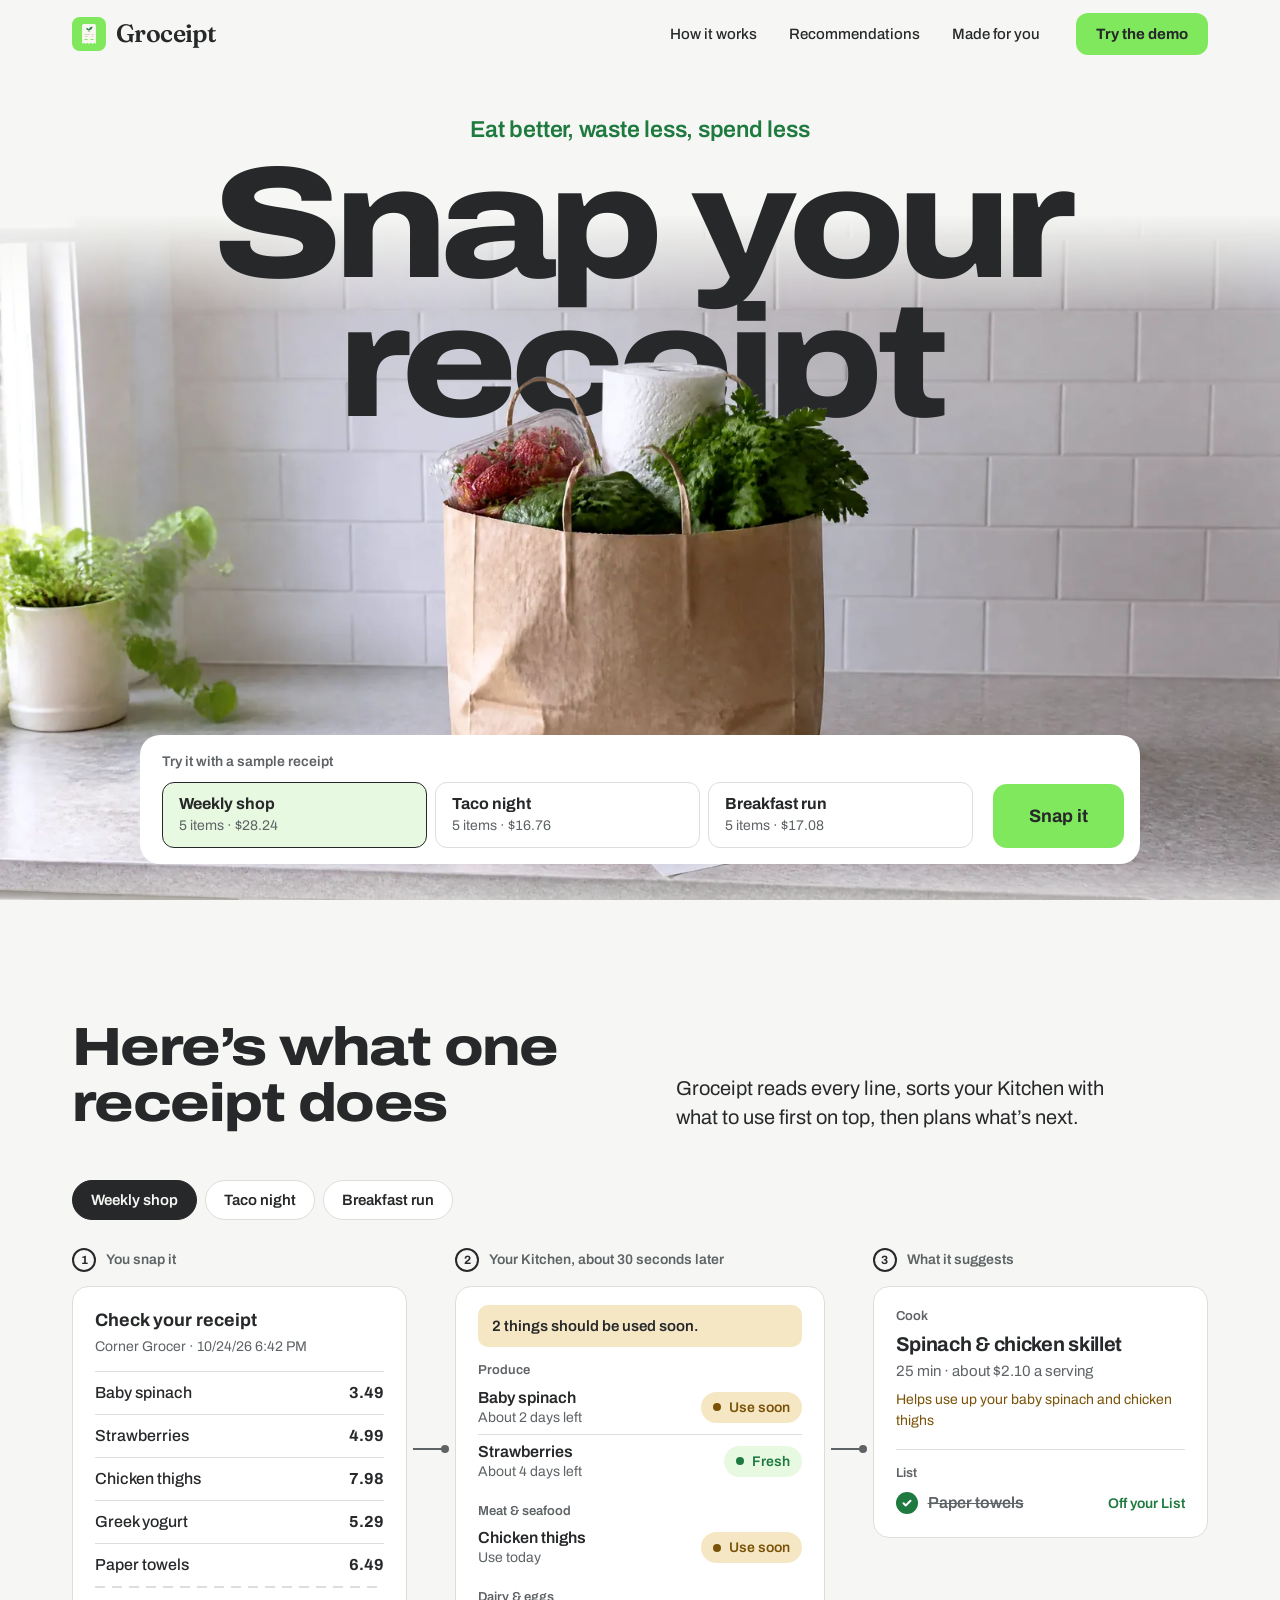
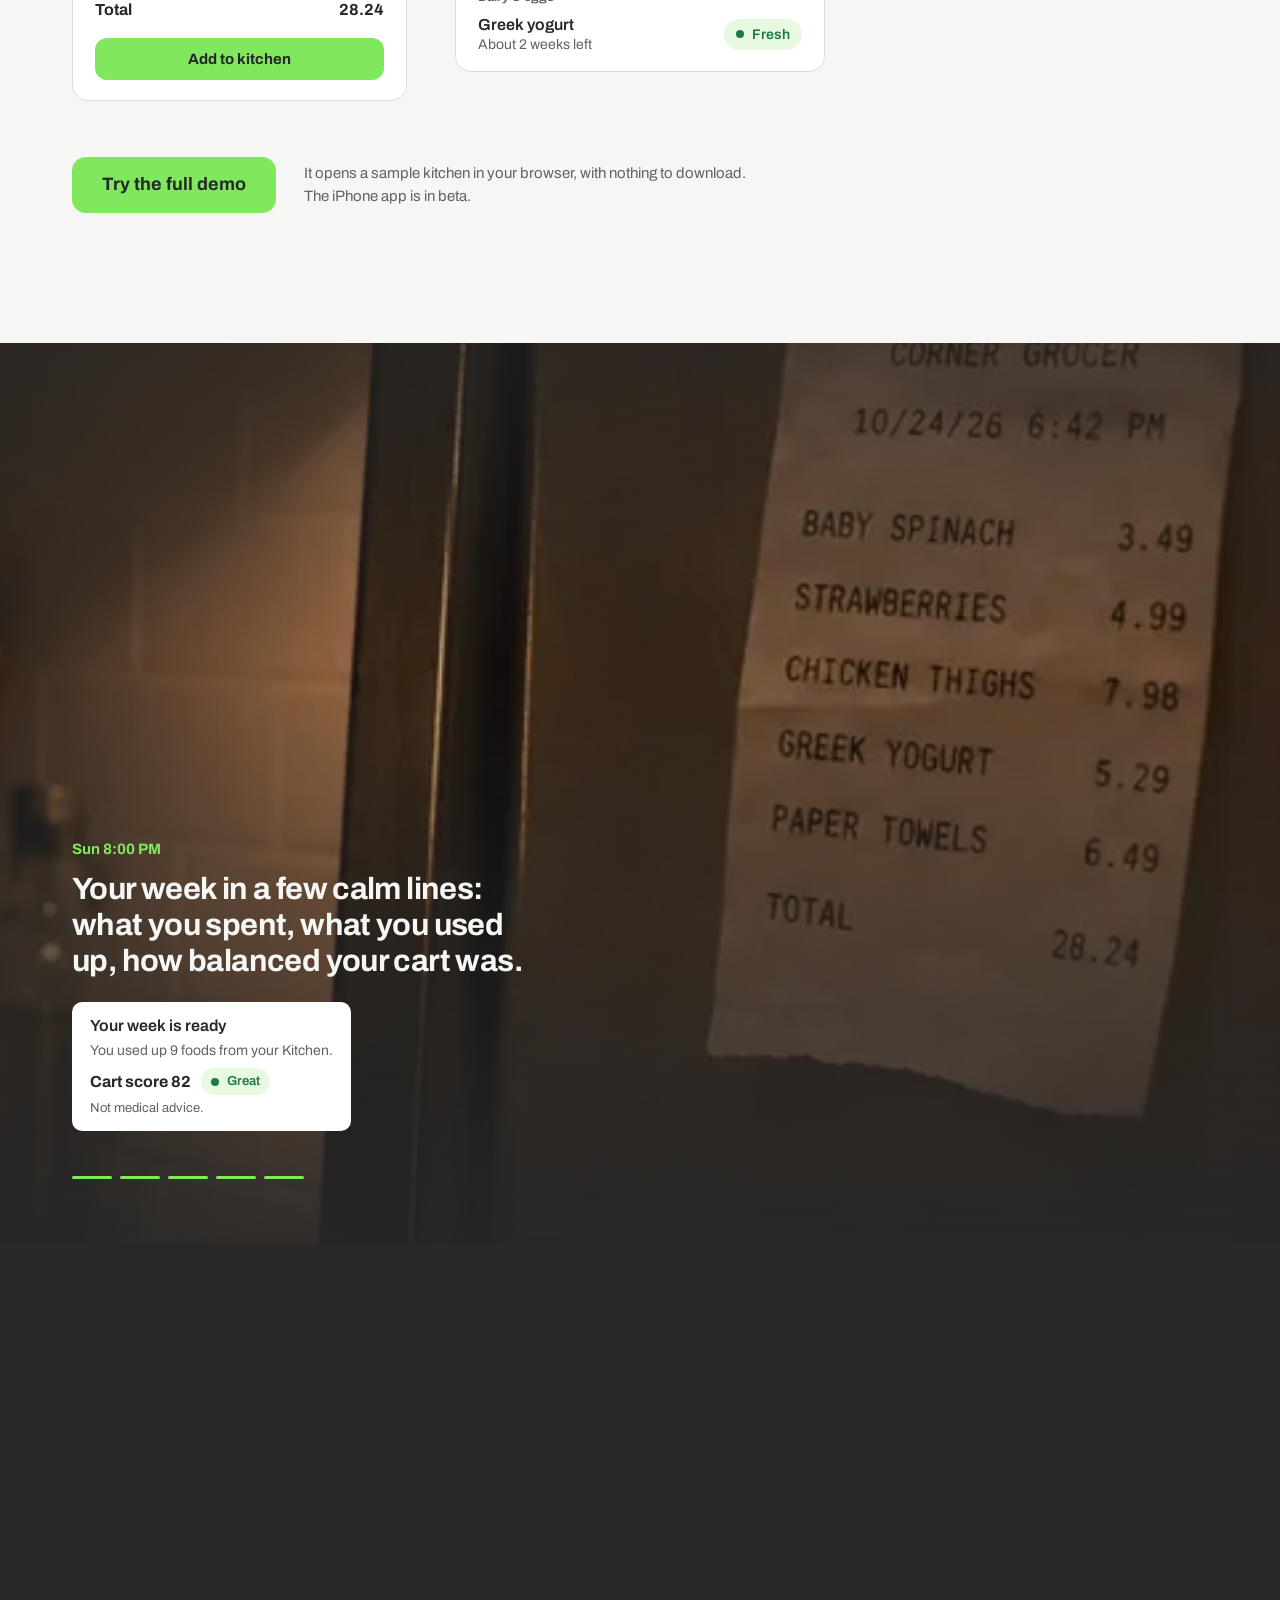
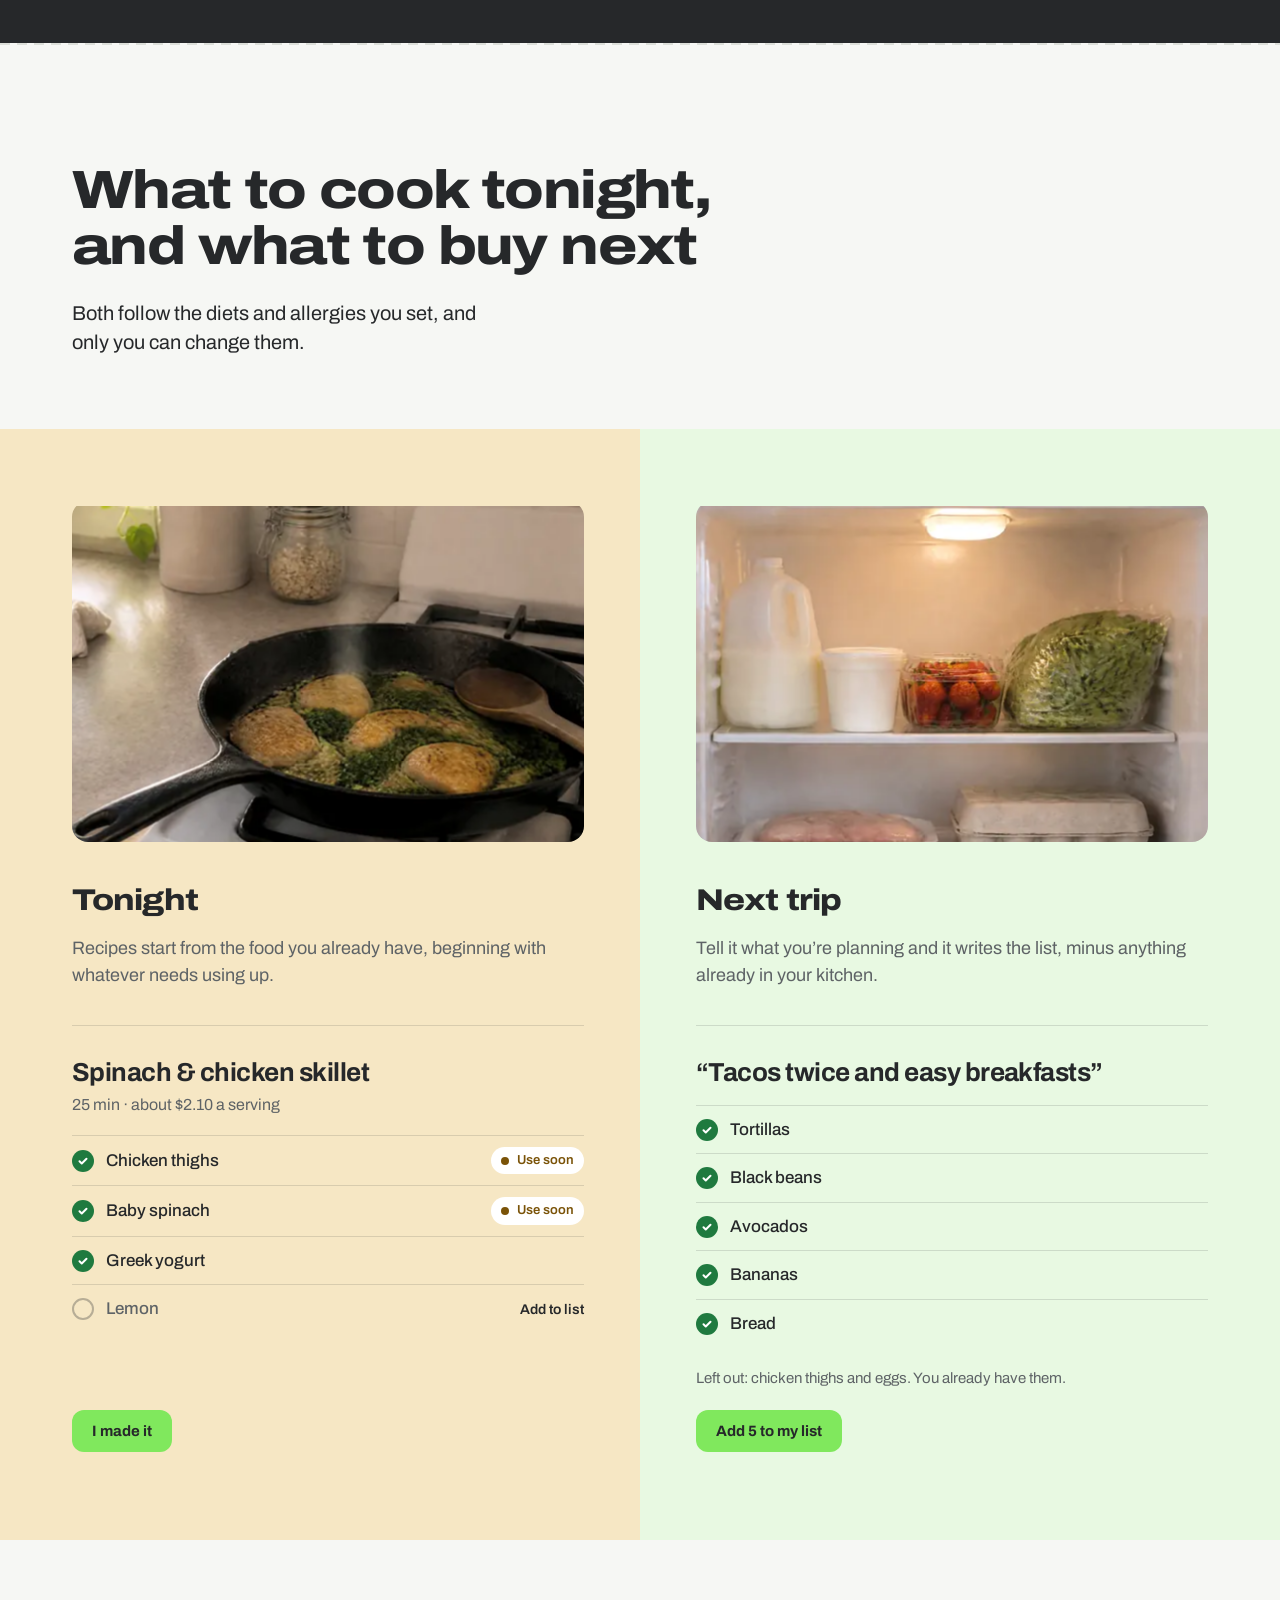
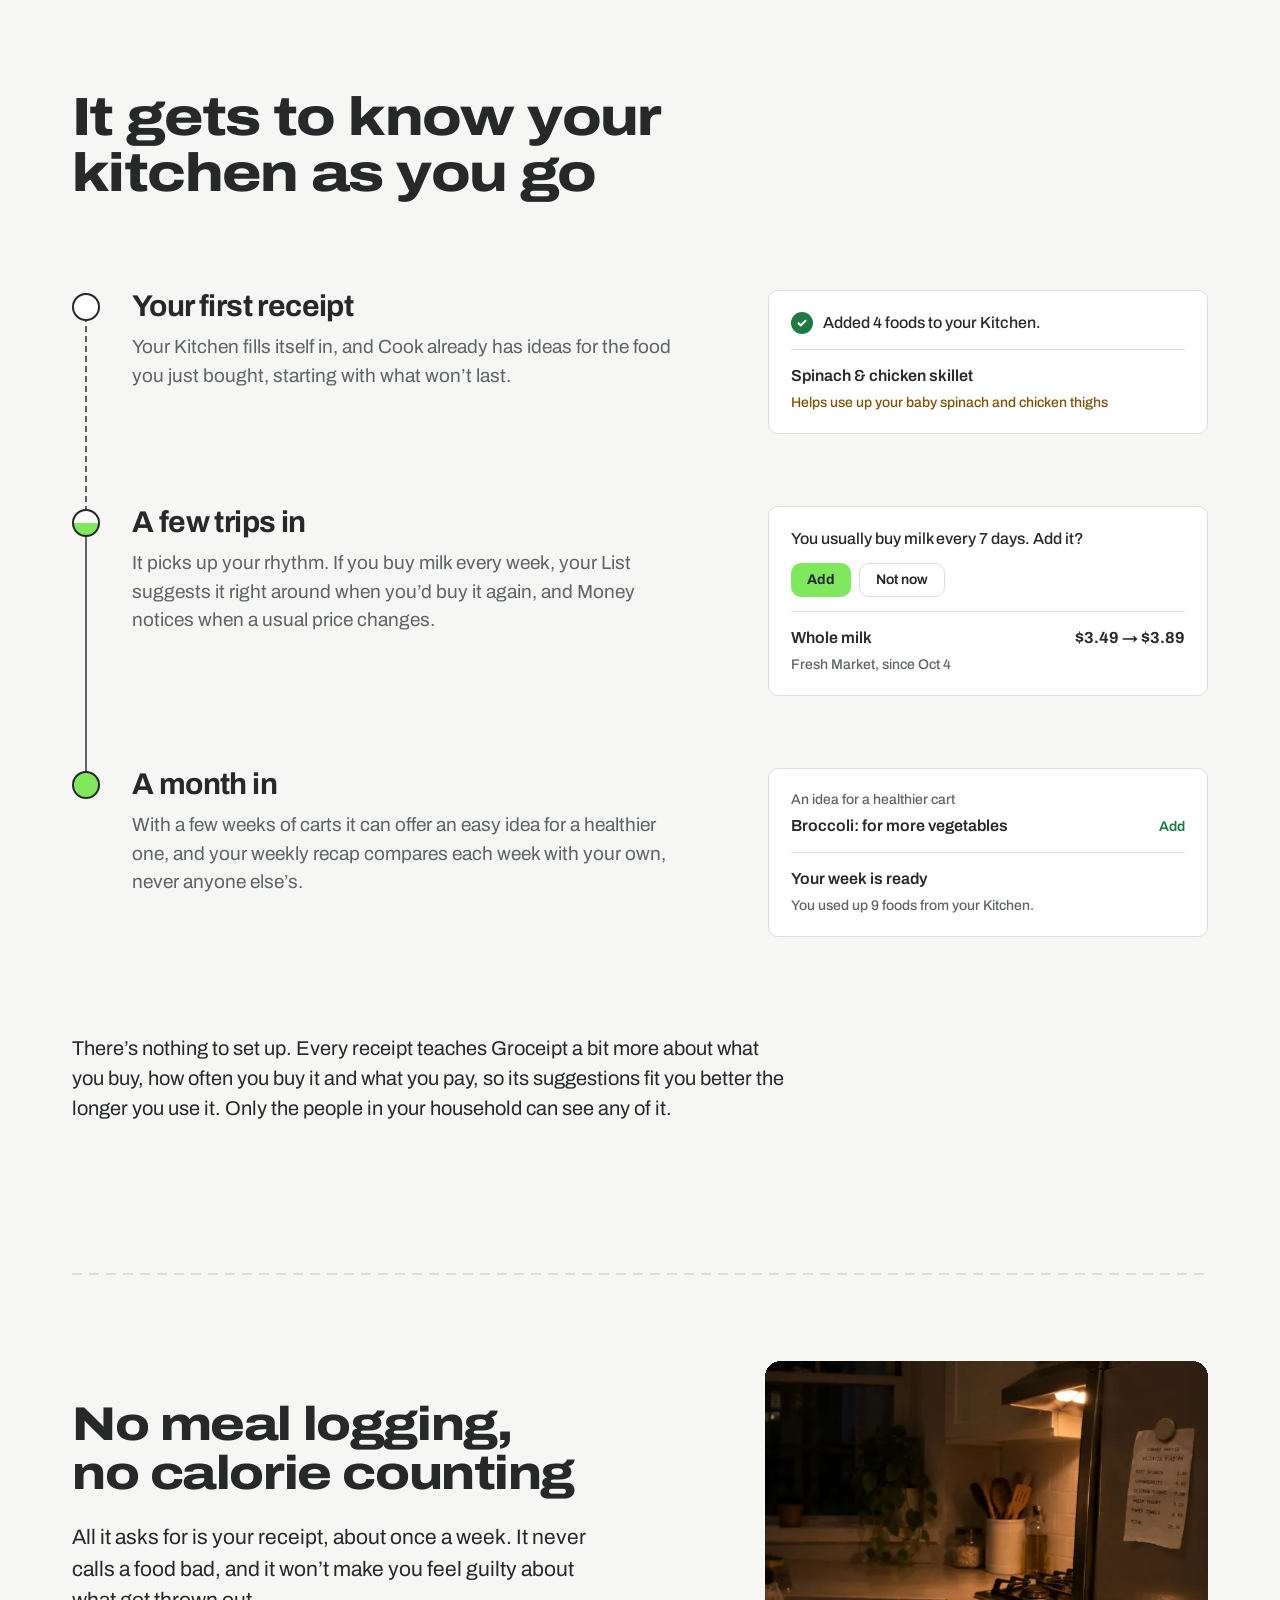
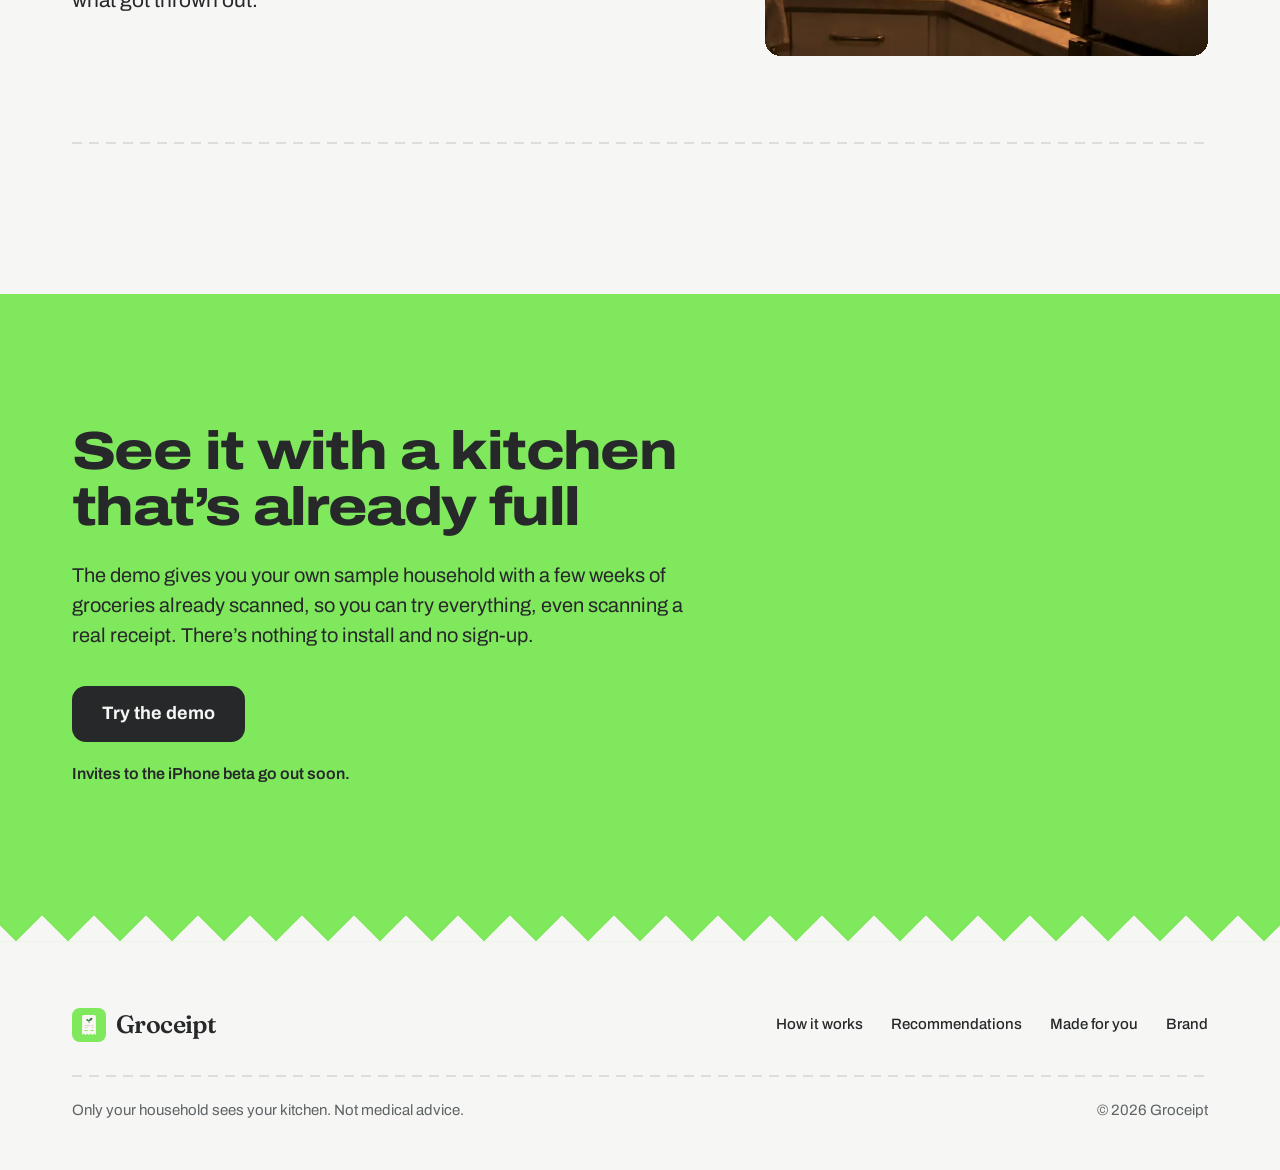
==== commit 0e376313: "Publish the website (groceipt e1a4599)" ====
--- a/index.html
+++ b/index.html
@@ -11,7 +11,7 @@
     <meta property="og:image" content="https://serger0227.github.io/groceipt-site/assets/photos/web/preview.jpg" />
     <meta property="og:image:width" content="1200" />
     <meta property="og:image:height" content="630" />
-    <meta property="og:image:alt" content="Just-bought groceries and their receipt on a kitchen counter." />
+    <meta property="og:image:alt" content="A paper bag of just-bought groceries and its receipt on a kitchen counter." />
     <meta name="twitter:card" content="summary_large_image" />
     <link rel="icon" href="assets/favicon.svg" type="image/svg+xml" />
     <link rel="preconnect" href="https://fonts.googleapis.com" />
@@ -20,12 +20,13 @@
     <!-- Fraunces only for the 8 letters of the logo's wordmark. -->
     <link rel="stylesheet" href="https://fonts.googleapis.com/css2?family=Fraunces:opsz,wght@9..144,600&text=Groceipt&display=swap" />
     <link rel="stylesheet" href="styles.css" />
-    <!-- The hero's animation runs only when the phone or computer allows motion. -->
+    <!-- Motion runs only when the phone or computer allows it. site.js does the rest. -->
     <script>
       if (window.matchMedia && matchMedia('(prefers-reduced-motion: no-preference)').matches && 'IntersectionObserver' in window) {
         document.documentElement.classList.add('motion');
       }
     </script>
+    <script src="site.js" defer></script>
   </head>
   <body>
     <a class="skip" href="#main">Skip to the main content</a>
@@ -46,120 +47,163 @@
     </header>
 
     <main id="main">
-      <!-- Hero: the headline across the page, the words, then the receipt sorting itself into the Kitchen -->
-      <section class="hero">
+      <!-- Hero: the photo fills the first screen and the sample-receipt picker is the first thing to do.
+           Three layers, back to front: the photo, the title, then the cut-out (the same photo, see-through
+           everywhere but the bag), so the groceries stand in front of the words. The photo and the cut-out are
+           placed by the same rules, so they always line up. As you scroll, both move a little slower than the
+           page and the title slower still, so the groceries rise over it (site.js). -->
+      <section class="hero" aria-labelledby="hero-title">
+        <div class="hero-scene">
+          <picture class="hero-plate" data-speed="0.16">
+            <source type="image/webp" srcset="assets/photos/web/counter-full-960.webp 960w, assets/photos/web/counter-full-1600.webp 1600w, assets/photos/web/counter-full-2400.webp 2400w" sizes="(max-width: 640px) 245vw, 100vw" />
+            <img
+              src="assets/photos/web/counter-full-1600.jpg"
+              srcset="assets/photos/web/counter-full-960.jpg 960w, assets/photos/web/counter-full-1600.jpg 1600w, assets/photos/web/counter-full-2400.jpg 2400w"
+              sizes="(max-width: 640px) 245vw, 100vw"
+              width="2400"
+              height="1350"
+              fetchpriority="high"
+              alt="A paper grocery bag on a kitchen counter, with strawberries, spinach, greens and paper towels inside and its receipt in front." />
+          </picture>
+        </div>
+        <div class="wrap hero-words" data-speed="0.34">
+          <p class="hero-sub">Eat better, waste less, spend less</p>
+          <h1 id="hero-title" class="hero-title"><span>Snap your</span> <span>receipt</span></h1>
+        </div>
+        <div class="hero-front" aria-hidden="true">
+          <picture class="hero-plate" data-speed="0.16">
+            <source type="image/webp" srcset="assets/photos/web/counter-cut-960.webp 960w, assets/photos/web/counter-cut-1600.webp 1600w, assets/photos/web/counter-cut-2400.webp 2400w" sizes="(max-width: 640px) 245vw, 100vw" />
+            <img src="assets/photos/web/counter-cut-1600.png" sizes="(max-width: 640px) 245vw, 100vw" width="2400" height="1350" fetchpriority="high" alt="" />
+          </picture>
+        </div>
+        <form class="wrap dock-wrap" id="try-form" action="#try">
+          <div class="dock">
+            <fieldset class="dock-picks">
+              <legend class="dock-label">Try it with a sample receipt</legend>
+              <label class="dock-pick"><input type="radio" name="receipt" value="weekly" checked /><span class="pick-name">Weekly shop</span><span class="pick-meta"><span class="pick-count">5 items · </span>$28.24</span></label>
+              <label class="dock-pick"><input type="radio" name="receipt" value="tacos" /><span class="pick-name">Taco night</span><span class="pick-meta"><span class="pick-count">5 items · </span>$16.76</span></label>
+              <label class="dock-pick"><input type="radio" name="receipt" value="breakfast" /><span class="pick-name">Breakfast run</span><span class="pick-meta"><span class="pick-count">5 items · </span>$17.08</span></label>
+            </fieldset>
+            <button class="btn btn-lg dock-go" type="submit">Snap it</button>
+          </div>
+        </form>
+      </section>
+
+      <!-- Try it: what the picked receipt turns into, drawn the way the app shows it, because it shows the app.
+           site.js fills it in for the receipt picked above and plays it once on screen: the lines are read,
+           the foods land in the Kitchen in receipt order, then the suggestions come in.
+           Without JavaScript the weekly shop shows, finished. -->
+      <section id="try" class="try" aria-labelledby="try-title">
         <div class="wrap">
-          <h1 class="display">Snap your receipt</h1>
-          <div class="hero-intro">
-            <div class="hero-copy">
-              <p class="hero-sub">Eat better, waste less, spend less</p>
-              <p class="hero-lead">Take a photo of your grocery receipt. Groceipt sorts your kitchen with what to use first on top, then turns it into dinner ideas and a shopping list.</p>
+          <div class="try-head">
+            <h2 id="try-title" class="headline reveal">Here’s what one receipt does</h2>
+            <p class="lead reveal">Groceipt reads every line, sorts your Kitchen with what to use first on top, then plans what’s next.</p>
+          </div>
+          <div class="try-switch" role="group" aria-label="Sample receipts">
+            <button type="button" class="switch" data-receipt="weekly" aria-pressed="true">Weekly shop</button>
+            <button type="button" class="switch" data-receipt="tacos" aria-pressed="false">Taco night</button>
+            <button type="button" class="switch" data-receipt="breakfast" aria-pressed="false">Breakfast run</button>
+          </div>
+          <p class="sr-only" id="try-status" aria-live="polite"></p>
+          <div class="try-flow" id="try-flow"><div class="try-step"><p class="try-cap"><span class="try-num">1</span>You snap it</p><div class="panel check" role="img" aria-label="The receipt as Groceipt reads it: Corner Grocer, 10/24/26 6:42 PM. Baby spinach 3.49, Strawberries 4.99, Chicken thighs 7.98, Greek yogurt 5.29, Paper towels 6.49. Total 28.24."><p class="p-title">Check your receipt</p><p class="p-sub">Corner Grocer · 10/24/26 6:42 PM</p><ul class="lines"><li style="--i: 0"><span>Baby spinach</span><span class="amount">3.49</span></li><li style="--i: 1"><span>Strawberries</span><span class="amount">4.99</span></li><li style="--i: 2"><span>Chicken thighs</span><span class="amount">7.98</span></li><li style="--i: 3"><span>Greek yogurt</span><span class="amount">5.29</span></li><li style="--i: 4"><span>Paper towels</span><span class="amount">6.49</span></li></ul><p class="p-total"><span>Total</span><span class="amount">28.24</span></p><span class="btn p-btn">Add to kitchen</span><span class="scanline"></span></div></div><div class="try-link" aria-hidden="true"></div><div class="try-step"><p class="try-cap"><span class="try-num">2</span>Your Kitchen, about 30 seconds later</p><div class="panel kitchen" role="img" aria-label="The Kitchen it fills in, by store section: Baby spinach, about 2 days left; Strawberries, about 4 days left; Chicken thighs, use today; Greek yogurt, about 2 weeks left. Use soon: Baby spinach and Chicken thighs."><p class="k-banner">2 things should be used soon.</p><p class="k-sec">Produce</p><div class="k-row" style="--i: 0"><span class="k-name">Baby spinach</span><span class="k-left">About 2 days left</span><span class="chip soon">Use soon</span></div><div class="k-row" style="--i: 1"><span class="k-name">Strawberries</span><span class="k-left">About 4 days left</span><span class="chip fresh">Fresh</span></div><p class="k-sec">Meat &amp; seafood</p><div class="k-row" style="--i: 2"><span class="k-name">Chicken thighs</span><span class="k-left">Use today</span><span class="chip soon">Use soon</span></div><p class="k-sec">Dairy &amp; eggs</p><div class="k-row" style="--i: 3"><span class="k-name">Greek yogurt</span><span class="k-left">About 2 weeks left</span><span class="chip fresh">Fresh</span></div></div></div><div class="try-link" aria-hidden="true"></div><div class="try-step"><p class="try-cap"><span class="try-num">3</span>What it suggests</p><div class="panel next" role="img" aria-label="What it suggests next: Spinach &amp; chicken skillet, 25 min, about $2.10 a serving. Paper towels came off your List."><p class="k-sec">Cook</p><p class="n-title">Spinach &amp; chicken skillet</p><p class="n-meta">25 min · about $2.10 a serving</p><p class="soon-note">Helps use up your baby spinach and chicken thighs</p><p class="k-sec n-sec">List</p><p class="n-row"><span class="tick"><svg width="12" height="12" viewBox="0 0 24 24" fill="none" stroke="#fff" stroke-width="4" stroke-linecap="round" stroke-linejoin="round"><path d="M5 12.5l4.5 4.5L19 7.5" /></svg></span><span class="done">Paper towels</span><span class="k-off">Off your List</span></p></div></div></div>
+          <div class="try-more">
+            <a class="btn btn-lg" href="https://groceipt.expo.app" target="_blank" rel="noopener">Try the full demo</a>
+            <p class="actions-note">It opens a sample kitchen in your browser, with nothing to download. The iPhone app is in beta.</p>
+          </div>
+        </div>
+      </section>
+
+      <!-- How it works: one receipt's week. When the device allows motion, the section stays on screen while
+           you scroll and each scene fades in over the last, with its line. On computers the first four scenes
+           are short clips that play forward and backward with the scroll; elsewhere, and until a clip has
+           loaded, its still shows and slowly pushes in (site.js). Without motion it's five photos, each with
+           its line, one after another. Phones get tall crops of the photos. -->
+      <section id="how" class="story" aria-labelledby="how-title">
+        <div class="story-track">
+          <div class="story-stage">
+            <div class="wrap story-head">
+              <h2 id="how-title" class="headline">Everything starts with one receipt</h2>
             </div>
-            <div class="hero-act">
-              <div class="actions">
-                <a class="btn btn-lg" href="https://groceipt.expo.app" target="_blank" rel="noopener">Try the demo</a>
-                <a class="text-link" href="#how">See how it works</a>
-              </div>
-              <p class="actions-note">The demo opens a sample kitchen in your browser, with nothing to download. The iPhone app is in beta.</p>
-            </div>
-          </div>
-
-          <!-- The picture: a real photo of the groceries and their receipt, a line, then the Kitchen they fill in.
-               The Kitchen is drawn, because it shows the app itself. The page's only animation: the line draws
-               and the foods land in their rows, in receipt order. With reduced motion, the finished picture shows. -->
-          <div class="sort">
-            <p class="sort-cap cap-photo">You snap the receipt at home</p>
-            <picture class="sort-photo">
-              <source
-                type="image/webp"
-                srcset="assets/photos/web/hero-720.webp 720w, assets/photos/web/hero-1176.webp 1176w"
-                sizes="(max-width: 900px) min(640px, calc(100vw - 40px)), min(640px, calc(100vw - 560px))" />
-              <img
-                class="photo"
-                src="assets/photos/web/hero-1176.jpg"
-                srcset="assets/photos/web/hero-720.jpg 720w, assets/photos/web/hero-1176.jpg 1176w"
-                sizes="(max-width: 900px) min(640px, calc(100vw - 40px)), min(640px, calc(100vw - 560px))"
-                width="1176"
-                height="784"
-                fetchpriority="high"
-                alt="Just-bought groceries on a kitchen counter: strawberries, baby spinach, Greek yogurt, chicken thighs and paper towels, next to their receipt." />
-            </picture>
-            <div class="sort-time" aria-hidden="true"></div>
-            <p class="sort-cap cap-kitchen">Your Kitchen, about 30 seconds later</p>
-            <div class="sort-kitchen" role="img" aria-label="The Kitchen the receipt fills in, sorted with what to use first on top: baby spinach and chicken thighs to use soon, strawberries and Greek yogurt fresh, and paper towels crossed off your List.">
-              <div class="kitchen">
-                <p class="k-banner">2 things should be used soon.</p>
-                <p class="k-sec">Produce</p>
-                <div class="k-row" style="--i: 0"><span class="k-name">Baby spinach</span><span class="k-left">About 2 days left</span><span class="chip soon">Use soon</span></div>
-                <div class="k-row" style="--i: 1"><span class="k-name">Strawberries</span><span class="k-left">About 4 days left</span><span class="chip fresh">Fresh</span></div>
-                <p class="k-sec">Meat &amp; seafood</p>
-                <div class="k-row" style="--i: 2"><span class="k-name">Chicken thighs</span><span class="k-left">Use today</span><span class="chip soon">Use soon</span></div>
-                <p class="k-sec">Dairy &amp; eggs</p>
-                <div class="k-row" style="--i: 3"><span class="k-name">Greek yogurt</span><span class="k-left">About 2 weeks left</span><span class="chip fresh">Fresh</span></div>
-              </div>
-              <div class="k-list" style="--i: 4"><span class="tick"><svg width="12" height="12" viewBox="0 0 24 24" fill="none" stroke="#fff" stroke-width="4" stroke-linecap="round" stroke-linejoin="round"><path d="M5 12.5l4.5 4.5L19 7.5" /></svg></span><span class="done">Paper towels</span><span class="k-off">Off your List</span></div>
-            </div>
-          </div>
-        </div>
-      </section>
-
-      <!-- How it works: the receipt itself, and beside it everything it fills in, set like the lines of a receipt:
-           the name, what it does, and an example under it. Then the total. -->
-      <section id="how" class="section how">
-        <div class="wrap">
-          <div class="stack-head">
-            <h2 class="headline">Everything starts with one receipt</h2>
-            <p class="lead">You snap it once and never type a thing. Groceipt reads every line and sends each food where it belongs, so your Kitchen, recipes, List, spending and Cart score all fill in at the same time.</p>
-          </div>
-
-          <div class="how-body">
-            <picture class="how-photo">
-              <source
-                type="image/webp"
-                srcset="assets/photos/web/receipt-480.webp 480w, assets/photos/web/receipt-882.webp 882w"
-                sizes="(max-width: 960px) min(520px, calc(100vw - 40px)), min(440px, calc((100vw - 136px) * 0.4))" />
-              <img
-                class="photo"
-                src="assets/photos/web/receipt-882.jpg"
-                srcset="assets/photos/web/receipt-480.jpg 480w, assets/photos/web/receipt-882.jpg 882w"
-                sizes="(max-width: 960px) min(520px, calc(100vw - 40px)), min(440px, calc((100vw - 136px) * 0.4))"
-                width="882"
-                height="1102"
-                loading="lazy"
-                decoding="async"
-                alt="The receipt, from Corner Grocer on October 24: baby spinach 3.49, strawberries 4.99, chicken thighs 7.98, Greek yogurt 5.29 and paper towels 6.49. Total 28.24." />
-            </picture>
-
-            <div class="how-rows">
-              <ul class="tally">
-                <li class="tally-row">
-                  <h3>Kitchen</h3>
-                  <p>Every food goes in with about how long it keeps, so you can see what to use first.</p>
-                  <span class="tally-eg" aria-hidden="true">Baby spinach<span class="chip soon">Use soon</span></span>
-                </li>
-                <li class="tally-row">
-                  <h3>Cook</h3>
-                  <p>Recipes built around what you have, starting with whatever won’t last.</p>
-                  <span class="tally-eg" aria-hidden="true">Spinach &amp; chicken skillet</span>
-                </li>
-                <li class="tally-row">
-                  <h3>List</h3>
-                  <p>Anything you bought comes off your List by itself.</p>
-                  <span class="tally-eg" aria-hidden="true"><span class="tick"><svg width="12" height="12" viewBox="0 0 24 24" fill="none" stroke="#fff" stroke-width="4" stroke-linecap="round" stroke-linejoin="round"><path d="M5 12.5l4.5 4.5L19 7.5" /></svg></span><span class="done">Paper towels</span></span>
-                </li>
-                <li class="tally-row">
-                  <h3>Money</h3>
-                  <p>What you spent in each section, and when a price you usually pay changes.</p>
-                  <span class="tally-eg" aria-hidden="true">Produce<span class="amount">$8.48</span></span>
-                </li>
-                <li class="tally-row">
-                  <h3>Cart score</h3>
-                  <p>A simple read on how balanced your groceries are, with no calorie counting.</p>
-                  <span class="tally-eg" aria-hidden="true"><span class="amount">82</span><span class="chip fresh">Great</span></span>
-                </li>
-              </ul>
-              <p class="tally-total">That’s a pantry tracker, a recipe finder, a shopping list and a grocery budget in one app, all kept up to date by a receipt you were going to throw away anyway.</p>
-            </div>
+            <ol class="s-steps">
+              <li class="s-step on">
+                <div class="s-shot">
+                  <picture>
+                    <source media="(max-width: 640px) and (prefers-reduced-motion: no-preference)" type="image/webp" srcset="assets/photos/web/checkout-tall-640.webp 640w, assets/photos/web/checkout-tall-1134.webp 1134w" sizes="100vw" />
+                    <source media="(max-width: 640px) and (prefers-reduced-motion: no-preference)" srcset="assets/photos/web/checkout-tall-640.jpg 640w, assets/photos/web/checkout-tall-1134.jpg 1134w" sizes="100vw" />
+                    <source type="image/webp" srcset="assets/photos/web/checkout-full-960.webp 960w, assets/photos/web/checkout-full-1920.webp 1920w" sizes="100vw" />
+                    <img src="assets/photos/web/checkout-full-1920.jpg" srcset="assets/photos/web/checkout-full-960.jpg 960w, assets/photos/web/checkout-full-1920.jpg 1920w" sizes="100vw" width="1920" height="1080" loading="lazy" decoding="async" alt="A receipt curling out of the printer at a grocery store checkout, with the store’s lights blurred behind it." />
+                  </picture>
+                  <video data-clip="checkout" muted playsinline preload="none" disablepictureinpicture aria-hidden="true"></video>
+                </div>
+                <div class="s-text">
+                  <p class="s-when">Sat 6:42 PM</p>
+                  <p class="s-line">It starts with the receipt you’d usually throw away.</p>
+                </div>
+              </li>
+              <li class="s-step">
+                <div class="s-shot">
+                  <picture>
+                    <source media="(max-width: 640px) and (prefers-reduced-motion: no-preference)" type="image/webp" srcset="assets/photos/web/counter-tall-640.webp 640w, assets/photos/web/counter-tall-1134.webp 1134w" sizes="100vw" />
+                    <source media="(max-width: 640px) and (prefers-reduced-motion: no-preference)" srcset="assets/photos/web/counter-tall-640.jpg 640w, assets/photos/web/counter-tall-1134.jpg 1134w" sizes="100vw" />
+                    <source type="image/webp" srcset="assets/photos/web/counter-full-960.webp 960w, assets/photos/web/counter-full-1600.webp 1600w, assets/photos/web/counter-full-2400.webp 2400w" sizes="100vw" />
+                    <img src="assets/photos/web/counter-full-2400.jpg" srcset="assets/photos/web/counter-full-960.jpg 960w, assets/photos/web/counter-full-1600.jpg 1600w, assets/photos/web/counter-full-2400.jpg 2400w" sizes="100vw" width="2400" height="1350" loading="lazy" decoding="async" alt="The grocery bag on the kitchen counter at home, with its receipt in front." />
+                  </picture>
+                  <video data-clip="counter" muted playsinline preload="none" disablepictureinpicture aria-hidden="true"></video>
+                </div>
+                <div class="s-text">
+                  <p class="s-when">Sat 7:05 PM</p>
+                  <p class="s-line">Snap it once. Groceipt reads every line, so you never type a thing.</p>
+                </div>
+              </li>
+              <li class="s-step">
+                <div class="s-shot">
+                  <picture>
+                    <source media="(max-width: 640px) and (prefers-reduced-motion: no-preference)" type="image/webp" srcset="assets/photos/web/fridge-tall-640.webp 640w, assets/photos/web/fridge-tall-1134.webp 1134w" sizes="100vw" />
+                    <source media="(max-width: 640px) and (prefers-reduced-motion: no-preference)" srcset="assets/photos/web/fridge-tall-640.jpg 640w, assets/photos/web/fridge-tall-1134.jpg 1134w" sizes="100vw" />
+                    <source type="image/webp" srcset="assets/photos/web/fridge-full-960.webp 960w, assets/photos/web/fridge-full-1920.webp 1920w" sizes="100vw" />
+                    <img src="assets/photos/web/fridge-full-1920.jpg" srcset="assets/photos/web/fridge-full-960.jpg 960w, assets/photos/web/fridge-full-1920.jpg 1920w" sizes="100vw" width="1920" height="1080" loading="lazy" decoding="async" alt="The open fridge, with milk, Greek yogurt, strawberries, spinach, chicken and eggs on its shelves." />
+                  </picture>
+                  <video data-clip="fridge" muted playsinline preload="none" disablepictureinpicture aria-hidden="true"></video>
+                </div>
+                <div class="s-text">
+                  <p class="s-when">Sat 7:06 PM</p>
+                  <p class="s-line">Every food goes in with about how long it keeps. What to use first is on top.</p>
+                  <p class="s-card" aria-hidden="true"><strong>Baby spinach</strong><span class="k-left">About 2 days left</span><span class="chip soon">Use soon</span></p>
+                </div>
+              </li>
+              <li class="s-step">
+                <div class="s-shot">
+                  <picture>
+                    <source media="(max-width: 640px) and (prefers-reduced-motion: no-preference)" type="image/webp" srcset="assets/photos/web/skillet-tall-640.webp 640w, assets/photos/web/skillet-tall-1134.webp 1134w" sizes="100vw" />
+                    <source media="(max-width: 640px) and (prefers-reduced-motion: no-preference)" srcset="assets/photos/web/skillet-tall-640.jpg 640w, assets/photos/web/skillet-tall-1134.jpg 1134w" sizes="100vw" />
+                    <source type="image/webp" srcset="assets/photos/web/skillet-full-960.webp 960w, assets/photos/web/skillet-full-1920.webp 1920w" sizes="100vw" />
+                    <img src="assets/photos/web/skillet-full-1920.jpg" srcset="assets/photos/web/skillet-full-960.jpg 960w, assets/photos/web/skillet-full-1920.jpg 1920w" sizes="100vw" width="1920" height="1080" loading="lazy" decoding="async" alt="Chicken and wilting spinach cooking in a cast-iron skillet, with a wooden spoon." />
+                  </picture>
+                  <video data-clip="skillet" muted playsinline preload="none" disablepictureinpicture aria-hidden="true"></video>
+                </div>
+                <div class="s-text">
+                  <p class="s-when">Sat 7:30 PM</p>
+                  <p class="s-line">Dinner starts from whatever needs using up, within your diets and allergies.</p>
+                  <p class="s-card" aria-hidden="true"><strong>Spinach &amp; chicken skillet</strong><span class="k-left">25 min · about $2.10 a serving</span></p>
+                </div>
+              </li>
+              <li class="s-step">
+                <div class="s-shot" style="--at: 78% 50%">
+                  <picture>
+                    <source media="(max-width: 640px) and (prefers-reduced-motion: no-preference)" type="image/webp" srcset="assets/photos/web/evening-tall-529.webp 529w" sizes="100vw" />
+                    <source media="(max-width: 640px) and (prefers-reduced-motion: no-preference)" srcset="assets/photos/web/evening-tall-529.jpg 529w" sizes="100vw" />
+                    <source type="image/webp" srcset="assets/photos/web/evening-full-960.webp 960w, assets/photos/web/evening-full-1672.webp 1672w" sizes="100vw" />
+                    <img src="assets/photos/web/evening-full-1672.jpg" srcset="assets/photos/web/evening-full-960.jpg 960w, assets/photos/web/evening-full-1672.jpg 1672w" sizes="100vw" width="1672" height="941" loading="lazy" decoding="async" alt="The kitchen on Sunday evening, with the week’s receipt held to the fridge by a magnet." />
+                  </picture>
+                </div>
+                <div class="s-text">
+                  <p class="s-when">Sun 8:00 PM</p>
+                  <p class="s-line">Your week in a few calm lines: what you spent, what you used up, how balanced your cart was.</p>
+                  <p class="s-card stack" aria-hidden="true"><strong>Your week is ready</strong><span class="k-left">You used up 9 foods from your Kitchen.</span><span class="s-score"><span class="amount">Cart score 82</span><span class="chip fresh">Great</span></span><span class="s-fine">Not medical advice.</span></p>
+                </div>
+              </li>
+            </ol>
+            <div class="s-progress" aria-hidden="true"><span class="on"></span><span></span><span></span><span></span><span></span></div>
           </div>
         </div>
       </section>
@@ -168,27 +212,27 @@
            Two colored halves, edge to edge, with each example printed straight on its color. -->
       <section id="ideas" class="ideas-section">
         <div class="wrap ideas-head">
-          <h2 class="headline">What to cook tonight, and what to buy next</h2>
-          <p class="lead">Both follow the diets and allergies you set, and only you can change them.</p>
+          <h2 class="headline reveal">What to cook tonight, and what to buy next</h2>
+          <p class="lead reveal">Both follow the diets and allergies you set, and only you can change them.</p>
         </div>
         <div class="ideas">
           <div class="idea tint-saffron">
-            <div class="idea-in">
-              <picture class="idea-photo">
+            <div class="idea-in reveal">
+              <picture class="idea-photo drift">
                 <source
                   type="image/webp"
-                  srcset="assets/photos/web/skillet-560.webp 560w, assets/photos/web/skillet-1122.webp 1122w"
+                  srcset="assets/photos/web/skillet-560.webp 560w, assets/photos/web/skillet-1120.webp 1122w"
                   sizes="(max-width: 640px) calc(100vw - 40px), (max-width: 960px) min(560px, calc(100vw - 64px)), min(512px, calc(50vw - 88px))" />
                 <img
                   class="photo"
-                  src="assets/photos/web/skillet-1122.jpg"
-                  srcset="assets/photos/web/skillet-560.jpg 560w, assets/photos/web/skillet-1122.jpg 1122w"
+                  src="assets/photos/web/skillet-1120.jpg"
+                  srcset="assets/photos/web/skillet-560.jpg 560w, assets/photos/web/skillet-1120.jpg 1122w"
                   sizes="(max-width: 640px) calc(100vw - 40px), (max-width: 960px) min(560px, calc(100vw - 64px)), min(512px, calc(50vw - 88px))"
-                  width="1122"
-                  height="748"
+                  width="1120"
+                  height="747"
                   loading="lazy"
                   decoding="async"
-                  alt="Chicken and wilted spinach cooking in a skillet on the stove, with a wooden spoon." />
+                  alt="Chicken and wilting spinach cooking in a cast-iron skillet on the stove, with a wooden spoon." />
               </picture>
               <h3 class="idea-label">Tonight</h3>
               <p class="idea-text">Recipes start from the food you already have, beginning with whatever needs using up.</p>
@@ -206,22 +250,22 @@
             </div>
           </div>
           <div class="idea tint-sprout">
-            <div class="idea-in">
-              <picture class="idea-photo">
+            <div class="idea-in reveal">
+              <picture class="idea-photo drift">
                 <source
                   type="image/webp"
-                  srcset="assets/photos/web/fridge-560.webp 560w, assets/photos/web/fridge-1086.webp 1086w"
+                  srcset="assets/photos/web/fridge-560.webp 560w, assets/photos/web/fridge-1120.webp 1086w"
                   sizes="(max-width: 640px) calc(100vw - 40px), (max-width: 960px) min(560px, calc(100vw - 64px)), min(512px, calc(50vw - 88px))" />
                 <img
                   class="photo"
-                  src="assets/photos/web/fridge-1086.jpg"
-                  srcset="assets/photos/web/fridge-560.jpg 560w, assets/photos/web/fridge-1086.jpg 1086w"
+                  src="assets/photos/web/fridge-1120.jpg"
+                  srcset="assets/photos/web/fridge-560.jpg 560w, assets/photos/web/fridge-1120.jpg 1086w"
                   sizes="(max-width: 640px) calc(100vw - 40px), (max-width: 960px) min(560px, calc(100vw - 64px)), min(512px, calc(50vw - 88px))"
-                  width="1086"
-                  height="724"
+                  width="1120"
+                  height="747"
                   loading="lazy"
                   decoding="async"
-                  alt="An open fridge with milk, Greek yogurt, strawberries, spinach and eggs on its shelves." />
+                  alt="An open fridge with milk, Greek yogurt, strawberries, spinach, chicken and eggs on its shelves." />
               </picture>
               <h3 class="idea-label">Next trip</h3>
               <p class="idea-text">Tell it what you’re planning and it writes the list, minus anything already in your kitchen.</p>
@@ -245,10 +289,10 @@
       <!-- Made for you: it gets more personal with every receipt. The stops go down a line, each with what the app shows then. -->
       <section id="yours" class="section">
         <div class="wrap">
-          <h2 class="headline grow-title">It gets to know your kitchen as you go</h2>
+          <h2 class="headline grow-title reveal">It gets to know your kitchen as you go</h2>
 
           <ol class="grow">
-            <li class="grow-stop">
+            <li class="grow-stop reveal">
               <span class="grow-dot" aria-hidden="true"></span>
               <h3>Your first receipt</h3>
               <p class="grow-text">Your Kitchen fills itself in, and Cook already has ideas for the food you just bought, starting with what won’t last.</p>
@@ -257,7 +301,7 @@
                 <div class="mini-row stack"><strong>Spinach &amp; chicken skillet</strong><span class="soon-note">Helps use up your baby spinach and chicken thighs</span></div>
               </div>
             </li>
-            <li class="grow-stop">
+            <li class="grow-stop reveal">
               <span class="grow-dot" aria-hidden="true"></span>
               <h3>A few trips in</h3>
               <p class="grow-text">It picks up your rhythm. If you buy milk every week, your List suggests it right around when you’d buy it again, and Money notices when a usual price changes.</p>
@@ -269,7 +313,7 @@
                 <div class="mini-row stack"><span class="split"><strong>Whole milk</strong><span class="amount">$3.49 → $3.89</span></span><span class="muted-stone">Fresh Market, since Oct 4</span></div>
               </div>
             </li>
-            <li class="grow-stop">
+            <li class="grow-stop reveal">
               <span class="grow-dot" aria-hidden="true"></span>
               <h3>A month in</h3>
               <p class="grow-text">With a few weeks of carts it can offer an easy idea for a healthier one, and your weekly recap compares each week with your own, never anyone else’s.</p>
@@ -283,7 +327,7 @@
             </li>
           </ol>
 
-          <p class="grow-after">There’s nothing to set up. Every receipt teaches Groceipt a bit more about what you buy, how often you buy it and what you pay, so its suggestions fit you better the longer you use it. Only the people in your household can see any of it.</p>
+          <p class="grow-after reveal">There’s nothing to set up. Every receipt teaches Groceipt a bit more about what you buy, how often you buy it and what you pay, so its suggestions fit you better the longer you use it. Only the people in your household can see any of it.</p>
         </div>
       </section>
 
@@ -292,11 +336,11 @@
       <section class="statement">
         <div class="wrap">
           <div class="closing">
-            <div class="closing-words">
+            <div class="closing-words reveal">
               <h2 class="headline"><span>No meal logging,</span> <span>no calorie counting</span></h2>
               <p>All it asks for is your receipt, about once a week. It never calls a food bad, and it won’t make you feel guilty about what got thrown out.</p>
             </div>
-            <picture class="closing-photo">
+            <picture class="closing-photo drift">
               <source
                 type="image/webp"
                 srcset="assets/photos/web/evening-720.webp 720w, assets/photos/web/evening-1411.webp 1411w"
@@ -319,7 +363,7 @@
       <!-- Join the beta: a big green receipt, torn at the bottom -->
       <section id="beta" class="cta torn" aria-labelledby="beta-title">
         <div class="wrap">
-          <h2 id="beta-title" class="headline">See it with a kitchen that’s already full</h2>
+          <h2 id="beta-title" class="headline reveal">See it with a kitchen that’s already full</h2>
           <p class="cta-text">The demo gives you your own sample household with a few weeks of groceries already scanned, so you can try everything, even scanning a real receipt. There’s nothing to install and no sign-up.</p>
           <div class="actions">
             <a class="btn btn-lg btn-dark" href="https://groceipt.expo.app" target="_blank" rel="noopener">Try the demo</a>
@@ -350,18 +394,5 @@
         </div>
       </div>
     </footer>
-    <!-- Starts the hero's animation once, when the picture is on screen. -->
-    <script>
-      (function () {
-        var sort = document.querySelector('.sort');
-        if (!sort || !document.documentElement.classList.contains('motion')) return;
-        new IntersectionObserver(function (entries, watcher) {
-          if (entries[0].isIntersecting) {
-            sort.classList.add('play');
-            watcher.disconnect();
-          }
-        }, { threshold: 0.45 }).observe(sort);
-      })();
-    </script>
   </body>
 </html>
--- a/styles.css
+++ b/styles.css
@@ -164,6 +164,24 @@
   background: var(--dash) left bottom / 100% 2px no-repeat, var(--thermal);
 }
 
+/* Over the top of the hero the header is see-through, so the photo reaches the top of the screen (site.js). */
+.live .site-header.over {
+  background: transparent;
+}
+
+/* Words only for screen readers. */
+.sr-only {
+  position: absolute;
+  width: 1px;
+  height: 1px;
+  margin: -1px;
+  padding: 0;
+  overflow: hidden;
+  clip: rect(0, 0, 0, 0);
+  white-space: nowrap;
+  border: 0;
+}
+
 .bar {
   display: flex;
   align-items: center;
@@ -208,12 +226,15 @@
   justify-content: center;
   height: 42px;
   padding: 0 20px;
+  border: 0;
   border-radius: 12px;
   background: var(--sprout);
   color: var(--print);
+  font-family: inherit;
   font-weight: 700;
   font-size: 15px;
   white-space: nowrap;
+  cursor: pointer;
   transition: background 0.15s;
 }
 
@@ -251,41 +272,194 @@
 
 /* ---------- Hero ---------- */
 
+/* The photo fills the first screen, under the see-through header, and the sample-receipt picker sits at
+   the bottom, as the first thing to do. Back to front: the photo, the title, the cut-out of the bag (the
+   same photo, see-through everywhere but the bag), then the picker. So the groceries stand in front of
+   the bottom of "receipt".
+   Both pictures are placed by the same numbers, so they always line up: the top of the paper towels (11.52%
+   of the way down the picture, measured as a share of its width) meets the title's second line at --yc,
+   and the picture is as wide as the screen, or wider if that's what it takes to reach the bottom. */
 .hero {
-  padding: 56px 0 40px;
-}
-
-/* One line across the page, like the bold top line of a receipt. */
-.hero .display {
-  font-size: clamp(52px, 8vw, 104px);
-}
-
-/* The words on the left, the button on the right, over the picture. */
-.hero-intro {
+  --pad: 116px;
+  --sub: clamp(18px, 1.8vw, 24px);
+  --f: clamp(56px, 12.4vw, 192px);
+  --hh: clamp(700px, 100svh, 1040px);
+  --yc: calc(var(--pad) + var(--sub) * 1.25 + 10px + var(--f) * 1.3);
+  --pw: max(100vw, calc((var(--hh) - var(--yc)) / 0.4473));
+  position: relative;
+  isolation: isolate;
+  display: flex;
+  flex-direction: column;
+  justify-content: space-between;
+  gap: 48px;
+  min-height: var(--hh);
+  margin-top: -68px;
+  padding: var(--pad) 0 36px;
+  overflow: hidden;
+  background: var(--thermal);
+}
+
+/* On upright screens the bag comes out bigger next to the title, so it sits a little lower. */
+@media (orientation: portrait) {
+  .hero {
+    --yc: calc(var(--pad) + var(--sub) * 1.25 + 10px + var(--f) * 1.47);
+  }
+}
+
+.hero-scene,
+.hero-front {
+  position: absolute;
+  inset: 0;
+  pointer-events: none;
+}
+
+.hero-scene {
+  z-index: -1;
+}
+
+.hero-front {
+  z-index: 1;
+}
+
+.hero-plate {
+  position: absolute;
+  left: calc(50% - var(--pw) / 2);
+  top: calc(var(--yc) - var(--pw) * 0.1152);
+  width: var(--pw);
+}
+
+/* The top of the photo fades into the paper, where the header and the title's first line sit,
+   and so does its bottom, where a tall phone screen goes past it. */
+.hero-plate img {
+  display: block;
+  width: 100%;
+  height: auto;
+  aspect-ratio: 16 / 9;
+  -webkit-mask-image: linear-gradient(to bottom, transparent 0, #000 14%, #000 90%, transparent 100%);
+  mask-image: linear-gradient(to bottom, transparent 0, #000 14%, #000 90%, transparent 100%);
+}
+
+.hero-words {
+  position: relative;
+  text-align: center;
+}
+
+.hero-sub {
+  font-weight: 600;
+  font-size: var(--sub);
+  line-height: 1.25;
+  letter-spacing: -0.01em;
+  color: var(--basil);
+}
+
+/* The title: two lines, as big as the screen allows, like a receipt's bold top line blown up. */
+.hero-title {
+  margin-top: 10px;
+  font-stretch: var(--wide);
+  font-weight: 800;
+  font-size: var(--f);
+  line-height: 0.88;
+  letter-spacing: -0.05em;
+}
+
+.hero-title span {
+  display: block;
+}
+
+/* The picker: like a search bar, the one thing to do on the first screen. White and flat, like the app's cards. */
+.dock-wrap {
+  position: relative;
+  z-index: 2;
+}
+
+.dock {
   display: grid;
   grid-template-columns: minmax(0, 1fr) auto;
   align-items: end;
-  gap: 32px 64px;
-  margin-top: 28px;
-}
-
-.hero-sub {
+  gap: 16px 20px;
+  max-width: 1000px;
+  margin: 0 auto;
+  padding: 16px 16px 16px 22px;
+  border-radius: 20px;
+  background: var(--white);
+}
+
+.dock-picks {
+  display: grid;
+  grid-template-columns: repeat(3, minmax(0, 1fr));
+  gap: 8px;
+  min-width: 0;
+  margin: 0;
+  padding: 0;
+  border: 0;
+}
+
+/* Floated, so it's an ordinary part of the grid and sits over the three choices. */
+.dock-label {
+  float: left;
+  grid-column: 1 / -1;
+  margin-bottom: 2px;
+  padding: 0;
+  color: var(--faded);
+  font-size: 14px;
   font-weight: 600;
-  font-size: clamp(22px, 2.2vw, 28px);
-  letter-spacing: -0.015em;
-  color: var(--basil);
-  text-wrap: balance;
-}
-
-.hero-lead {
-  max-width: 40em;
-  margin-top: 16px;
-  font-size: 19px;
-  text-wrap: pretty;
-}
-
-.hero-act {
-  max-width: 360px;
+}
+
+.dock-pick {
+  position: relative;
+  display: flex;
+  flex-direction: column;
+  gap: 2px;
+  padding: 11px 16px 12px;
+  border: 1.5px solid var(--roll);
+  border-radius: 12px;
+  cursor: pointer;
+  transition:
+    border-color 0.15s,
+    background-color 0.15s;
+}
+
+.dock-pick:hover {
+  border-color: var(--faded);
+}
+
+/* The real radio button covers its card, so the whole card can be tapped. */
+.dock-pick input {
+  position: absolute;
+  inset: 0;
+  width: 100%;
+  height: 100%;
+  margin: 0;
+  opacity: 0;
+  cursor: pointer;
+}
+
+.dock-pick:has(input:checked) {
+  border-color: var(--print);
+  background: var(--sprout-tint);
+}
+
+.dock-pick:has(input:focus-visible) {
+  outline: 3px solid var(--print);
+  outline-offset: 3px;
+}
+
+.pick-name {
+  font-weight: 700;
+  font-size: 16px;
+  line-height: 1.3;
+}
+
+.pick-meta {
+  color: var(--faded);
+  font-size: 14px;
+  line-height: 1.3;
+  font-variant-numeric: tabular-nums;
+}
+
+.dock-go {
+  height: 64px;
+  padding: 0 36px;
 }
 
 .actions {
@@ -326,66 +500,7 @@
   background: var(--roll);
 }
 
-/* The picture: the photo of the groceries and their receipt, a line, then the Kitchen they fill in. */
-.sort {
-  display: grid;
-  grid-template-columns: minmax(0, 1fr) 96px minmax(320px, 400px);
-  align-items: start;
-  row-gap: 14px;
-  margin-top: 48px;
-}
-
-.sort-cap {
-  color: var(--faded);
-  font-size: 14px;
-  font-weight: 500;
-}
-
-.cap-photo {
-  grid-area: 1 / 1;
-}
-
-.cap-kitchen {
-  grid-area: 1 / 3;
-}
-
-.sort-photo {
-  grid-area: 2 / 1;
-}
-
-.sort-kitchen {
-  grid-area: 2 / 3;
-}
-
-/* One ink line from the photo to the Kitchen, ending in a dot. */
-.sort-time {
-  grid-area: 2 / 2;
-  align-self: center;
-  position: relative;
-  height: 2px;
-  margin: 0 18px 0 14px;
-}
-
-.sort-time::before,
-.sort-time::after {
-  content: '';
-  position: absolute;
-  background: var(--faded);
-}
-
-.sort-time::before {
-  inset: 0;
-}
-
-.sort-time::after {
-  right: -4px;
-  top: -3px;
-  width: 8px;
-  height: 8px;
-  border-radius: 50%;
-}
-
-/* The Kitchen as the app sorts it: by store section, the food to use first at the top. Flat, like a screen. */
+/* The Kitchen as the app sorts it: by store section, the food to use first at the top of each. Flat, like a screen. */
 .kitchen {
   padding: 18px 24px 6px;
   border-radius: 16px;
@@ -408,13 +523,13 @@
   color: var(--faded);
 }
 
-/* One line each: the food, about how long it has left, its status. */
+/* Two lines each: the food over about how long it has left, its status beside them. */
 .k-row {
   display: grid;
-  grid-template-columns: minmax(0, 1fr) auto auto;
+  grid-template-columns: minmax(0, 1fr) auto;
   align-items: center;
   column-gap: 14px;
-  padding: 8px 0;
+  padding: 7px 0;
 }
 
 .k-row + .k-row {
@@ -423,47 +538,45 @@
 
 .k-name {
   font-weight: 600;
-  font-size: 17px;
+  font-size: 16px;
   line-height: 1.3;
 }
 
 .k-left {
+  grid-area: 2 / 1;
+  color: var(--faded);
   font-size: 14px;
   line-height: 1.3;
-  color: var(--faded);
 }
 
 .k-row .chip {
+  grid-area: 1 / 2 / 3 / 3;
   padding: 5px 12px;
   font-size: 14px;
 }
 
-/* Paper towels aren't food: they come off the List instead. */
-.k-list {
-  display: flex;
-  align-items: center;
-  gap: 12px;
-  margin-top: 12px;
-  padding: 12px 18px;
-  border-radius: 10px;
-  background: var(--white);
-  border: 1px solid var(--roll);
-  font-weight: 600;
-  font-size: 16px;
-}
-
 .k-off {
-  margin-left: auto;
   color: var(--basil);
   font-size: 14px;
 }
 
-/* The page's only animation. The line draws from the photo, the Kitchen appears, then each food lands
-   in its row in receipt order, and the banner comes last. The photo itself never moves.
-   It runs once, when the hero is on screen. With reduced motion, html has no .motion class and nothing moves. */
+/* ---------- Motion ---------- */
+
+/* All of it runs only when the device allows motion: html gets "motion" from the script in the head (CSS only:
+   the hero coming in), and "live" from site.js (the rest). Otherwise nothing moves and everything shows.
+   Every move is slow and eases out, and only transform and opacity change, so it stays smooth. */
 @keyframes grow-across {
   from {
     transform: scaleX(0);
+  }
+  to {
+    transform: none;
+  }
+}
+
+@keyframes grow-down {
+  from {
+    transform: scaleY(0);
   }
   to {
     transform: none;
@@ -490,44 +603,165 @@
   }
 }
 
+@keyframes fade-up {
+  from {
+    opacity: 0;
+    transform: translateY(18px);
+  }
+  to {
+    opacity: 1;
+    transform: none;
+  }
+}
+
+@keyframes rise-in {
+  from {
+    opacity: 0;
+    transform: translateY(0.22em);
+  }
+  to {
+    opacity: 1;
+    transform: none;
+  }
+}
+
+@keyframes settle {
+  from {
+    transform: scale(1.07);
+  }
+  to {
+    transform: none;
+  }
+}
+
+@keyframes scan {
+  0% {
+    top: 0;
+    opacity: 1;
+  }
+  92% {
+    opacity: 1;
+  }
+  100% {
+    top: 100%;
+    opacity: 0;
+  }
+}
+
 @media (prefers-reduced-motion: no-preference) {
-  .motion .sort {
-    --start: 1s;
-    --step: 0.3s;
-  }
-
-  .motion .sort .kitchen,
-  .motion .sort .k-row,
-  .motion .sort .k-list,
-  .motion .sort .k-banner,
-  .motion .sort .sort-time::after {
+  /* The hero, once, as the page opens: the photo settles, the title rises line by line, then the picker. */
+  .motion .hero-plate img {
+    animation: settle 1.8s cubic-bezier(0.2, 0.7, 0.2, 1) both;
+  }
+
+  .motion .hero-title span {
+    animation: rise-in 0.9s cubic-bezier(0.2, 0.7, 0.2, 1) 0.1s both;
+  }
+
+  .motion .hero-title span + span {
+    animation-delay: 0.2s;
+  }
+
+  .motion .hero-sub {
+    animation: fade-up 0.7s ease-out 0.35s both;
+  }
+
+  .motion .dock {
+    animation: fade-up 0.7s ease-out 0.5s both;
+  }
+
+  /* Try it, once it's on screen: the receipt is read line by line, a line draws to the Kitchen,
+     the foods land in their rows in receipt order, then the suggestions come in. About 4.5 seconds. */
+  .live .try-flow:not(.play) .lines li,
+  .live .try-flow:not(.play) .p-total,
+  .live .try-flow:not(.play) .p-btn,
+  .live .try-flow:not(.play) .try-link,
+  .live .try-flow:not(.play) .kitchen,
+  .live .try-flow:not(.play) .next {
     opacity: 0;
   }
 
-  .motion .sort .sort-time::before {
+  .live .try-link::before {
     transform-origin: left;
-    transform: scaleX(0);
-  }
-
-  .motion .play .sort-time::before {
-    animation: grow-across 0.45s ease-out 0.2s both;
-  }
-
-  .motion .play .sort-time::after {
-    animation: show 0.15s 0.6s both;
-  }
-
-  .motion .play .kitchen {
-    animation: show 0.5s ease-out 0.5s both;
-  }
-
-  .motion .play .k-row,
-  .motion .play .k-list {
-    animation: land 0.35s ease-out calc(var(--start) + var(--i) * var(--step)) both;
-  }
-
-  .motion .play .k-banner {
-    animation: show 0.4s ease-out calc(var(--start) + 5 * var(--step) + 0.1s) both;
+  }
+
+  .live .play .scanline {
+    animation: scan 1.2s ease-in-out 0.2s both;
+  }
+
+  .live .play .lines li {
+    animation: land 0.3s ease-out calc(0.3s + var(--i) * 0.2s) both;
+  }
+
+  .live .play .p-total,
+  .live .play .p-btn {
+    animation: show 0.3s ease-out 1.4s both;
+  }
+
+  .live .play .try-link:nth-child(2) {
+    animation: show 0.01s 1.7s both;
+  }
+
+  .live .play .try-link:nth-child(2)::before {
+    animation: grow-across 0.4s ease-out 1.7s both;
+  }
+
+  .live .play .try-link:nth-child(2)::after {
+    animation: show 0.15s 2.05s both;
+  }
+
+  .live .play .kitchen {
+    animation: show 0.4s ease-out 2s both;
+  }
+
+  .live .play .kitchen .k-row {
+    animation: land 0.35s ease-out calc(2.3s + var(--i) * 0.24s) both;
+  }
+
+  .live .play .kitchen .k-banner {
+    animation: show 0.4s ease-out 3.4s both;
+  }
+
+  .live .play .try-link:nth-child(4) {
+    animation: show 0.01s 3.7s both;
+  }
+
+  .live .play .try-link:nth-child(4)::before {
+    animation: grow-across 0.4s ease-out 3.7s both;
+  }
+
+  .live .play .try-link:nth-child(4)::after {
+    animation: show 0.15s 4.05s both;
+  }
+
+  .live .play .next {
+    animation: fade-up 0.5s ease-out 4s both;
+  }
+
+  /* Titles and blocks rise into place the first time they reach the screen. */
+  .live .reveal {
+    opacity: 0;
+    transform: translateY(28px);
+    transition:
+      opacity 0.8s cubic-bezier(0.2, 0.7, 0.2, 1),
+      transform 0.9s cubic-bezier(0.2, 0.7, 0.2, 1);
+  }
+
+  .live .reveal.in {
+    opacity: 1;
+    transform: none;
+  }
+
+  /* Photos in frames move a little inside them as you scroll, so they feel deeper than the page. */
+  .live .drift {
+    display: block;
+    overflow: hidden;
+    border-radius: 16px;
+  }
+
+  .live .drift img {
+    transform: translate3d(0, var(--drift, 0px), 0) scale(1.1);
+    will-change: transform;
   }
 }
 
@@ -537,13 +771,7 @@
   padding: 150px 0;
 }
 
-/* How it works carries straight on from the hero and is a short list, so it sits closer. */
-.section.how {
-  padding: 112px 0 120px;
-}
-
 /* Card titles: normal width, so only section titles are wide. */
-.tally-row h3,
 .grow-stop h3,
 .idea-title {
   font-weight: 700;
@@ -552,77 +780,6 @@
   text-wrap: balance;
 }
 
-/* How it works: the title over its paragraph. */
-.stack-head .lead {
-  max-width: 34em;
-  font-size: 20px;
-}
-
-/* How it works: the photo of the receipt on the left, and beside it what it fills in. */
-.how-body {
-  display: grid;
-  grid-template-columns: minmax(0, 2fr) minmax(0, 3fr);
-  align-items: start;
-  column-gap: 72px;
-  margin-top: 72px;
-}
-
-/* The receipt stays in view while you read its rows. */
-.how-photo {
-  position: sticky;
-  top: 100px;
-  max-width: 440px;
-}
-
-/* What the receipt fills in, set like a receipt's lines. Rows of dashes above and below,
-   a hairline between rows, the name on the left and the example under what it does. No boxes. */
-.tally {
-  list-style: none;
-  margin: 0;
-  padding: 0;
-  background:
-    var(--dash) left top / 100% 2px no-repeat,
-    var(--dash) left bottom / 100% 2px no-repeat;
-}
-
-.tally-row {
-  display: grid;
-  grid-template-columns: 150px minmax(0, 1fr);
-  align-items: baseline;
-  gap: 12px 40px;
-  padding: 26px 0;
-}
-
-.tally-row + .tally-row {
-  border-top: 1px solid var(--roll);
-}
-
-.tally-row h3 {
-  font-size: 26px;
-}
-
-.tally-row p {
-  max-width: 32em;
-  font-size: 18px;
-  color: var(--faded);
-  text-wrap: pretty;
-}
-
-.tally-eg {
-  grid-column: 2;
-  display: flex;
-  align-items: center;
-  gap: 10px;
-  font-size: 16px;
-  font-weight: 600;
-  white-space: nowrap;
-}
-
-.tally-eg .chip {
-  padding: 4px 10px;
-  font-size: 13px;
-}
-
 .done {
   color: var(--faded);
   text-decoration: line-through;
@@ -634,14 +791,506 @@
   font-variant-numeric: tabular-nums;
 }
 
-/* Under the rows, like the total under a receipt's lines. */
-.tally-total {
-  max-width: 46em;
-  padding-top: 26px;
+/* ---------- Try it: what one receipt does ---------- */
+
+.try {
+  padding: 120px 0 130px;
+}
+
+.try-head {
+  display: grid;
+  grid-template-columns: minmax(0, 1fr) minmax(0, 1fr);
+  align-items: end;
+  gap: 24px 72px;
+}
+
+.try-head .lead {
+  margin-top: 0;
+  font-size: 20px;
+}
+
+/* The same three receipts as chips, to switch without scrolling back up. Only when the script runs. */
+.try-switch {
+  display: none;
+}
+
+.js .try-switch {
+  display: flex;
+  flex-wrap: wrap;
+  gap: 8px;
+  margin-top: 48px;
+}
+
+.switch {
+  height: 40px;
+  padding: 0 18px;
+  border: 1.5px solid var(--roll);
+  border-radius: 999px;
+  background: var(--white);
+  color: var(--print);
+  font: inherit;
   font-weight: 600;
+  font-size: 15px;
+  cursor: pointer;
+  transition:
+    border-color 0.15s,
+    background-color 0.15s,
+    color 0.15s;
+}
+
+.switch:hover {
+  border-color: var(--faded);
+}
+
+.switch[aria-pressed='true'] {
+  border-color: var(--print);
+  background: var(--print);
+  color: var(--thermal);
+}
+
+/* The three panels, left to right, joined by ink lines that end in a dot. */
+.try-flow {
+  display: grid;
+  grid-template-columns: minmax(0, 1fr) 48px minmax(0, 1.1fr) 48px minmax(0, 1fr);
+  align-items: start;
+  margin-top: 28px;
+}
+
+.try-step {
+  display: flex;
+  flex-direction: column;
+  gap: 14px;
+  min-width: 0;
+}
+
+.try-cap {
+  display: flex;
+  align-items: center;
+  gap: 10px;
+  color: var(--faded);
+  font-size: 14px;
+  font-weight: 600;
+}
+
+.try-num {
+  display: grid;
+  flex: none;
+  place-items: center;
+  width: 24px;
+  height: 24px;
+  border: 2px solid var(--print);
+  border-radius: 50%;
+  color: var(--print);
+  font-size: 12px;
+  font-weight: 700;
+}
+
+.try-link {
+  position: relative;
+  height: 2px;
+  margin: 200px 10px 0 6px;
+}
+
+.try-link::before,
+.try-link::after {
+  content: '';
+  position: absolute;
+  background: var(--faded);
+}
+
+.try-link::before {
+  inset: 0;
+}
+
+.try-link::after {
+  right: -4px;
+  top: -3px;
+  width: 8px;
+  height: 8px;
+  border-radius: 50%;
+}
+
+/* A drawn screen of the app: flat and white, like the app's cards. */
+.panel {
+  position: relative;
+  overflow: hidden;
+  padding: 20px 22px;
+  border: 1px solid var(--roll);
+  border-radius: 16px;
+  background: var(--white);
+}
+
+.p-title {
+  font-weight: 700;
+  font-size: 18px;
+}
+
+.p-sub {
+  margin-top: 2px;
+  color: var(--faded);
+  font-size: 14px;
+}
+
+.lines {
+  list-style: none;
+  margin: 14px 0 0;
+  padding: 0;
+}
+
+.lines li {
+  display: flex;
+  justify-content: space-between;
+  gap: 12px;
+  padding: 9px 0;
+  border-top: 1px solid var(--roll);
+  font-weight: 500;
+  font-size: 16px;
+}
+
+.p-total {
+  display: flex;
+  justify-content: space-between;
+  padding: 12px 0 16px;
+  background: var(--dash) left top / 100% 2px no-repeat;
+  font-weight: 700;
+  font-size: 16px;
+}
+
+.p-btn {
+  width: 100%;
+  pointer-events: none;
+}
+
+/* The line that reads the receipt, top to bottom, once, while it plays. */
+.scanline {
+  position: absolute;
+  left: 0;
+  right: 0;
+  top: 0;
+  height: 2px;
+  background: var(--sprout);
+  opacity: 0;
+}
+
+.panel.kitchen {
+  padding: 18px 22px 10px;
+}
+
+.kitchen > .k-sec:first-child,
+.next > .k-sec:first-child {
+  margin-top: 0;
+}
+
+.n-title {
+  margin-top: 6px;
+  font-weight: 700;
   font-size: 20px;
-  line-height: 1.45;
-  text-wrap: pretty;
+  line-height: 1.2;
+  letter-spacing: -0.015em;
+  text-wrap: balance;
+}
+
+.n-meta {
+  margin-top: 4px;
+  color: var(--faded);
+  font-size: 15px;
+}
+
+.next .soon-note {
+  margin-top: 6px;
+}
+
+.n-sec {
+  margin-top: 18px;
+  padding-top: 14px;
+  border-top: 1px solid var(--roll);
+}
+
+.n-row {
+  display: flex;
+  align-items: center;
+  gap: 10px;
+  padding: 8px 0 2px;
+  font-weight: 600;
+  font-size: 16px;
+}
+
+.n-row .k-off {
+  margin-left: auto;
+}
+
+.n-price {
+  display: flex;
+  justify-content: space-between;
+  gap: 12px;
+  padding-top: 8px;
+  font-size: 16px;
+}
+
+.n-price strong {
+  font-weight: 600;
+}
+
+.try-more {
+  display: flex;
+  flex-wrap: wrap;
+  align-items: center;
+  gap: 12px 28px;
+  margin-top: 56px;
+}
+
+.try-more .actions-note {
+  max-width: 30em;
+  margin-top: 0;
+}
+
+/* ---------- How it works: one receipt's week ---------- */
+
+/* Without motion: five photos, each with its line, one after another, on dark like a film. */
+.story {
+  padding: 120px 0 130px;
+  background: var(--print);
+  color: var(--thermal);
+}
+
+.story-head .headline {
+  max-width: 12em;
+}
+
+.s-steps {
+  list-style: none;
+  display: grid;
+  gap: 56px;
+  max-width: var(--width);
+  margin: 64px auto 0;
+  padding: 0 32px;
+}
+
+.s-step {
+  display: grid;
+  grid-template-columns: minmax(0, 7fr) minmax(0, 5fr);
+  align-items: center;
+  gap: 56px;
+}
+
+.s-shot {
+  display: block;
+}
+
+.s-shot img {
+  width: 100%;
+  height: auto;
+  aspect-ratio: 3 / 2;
+  object-fit: cover;
+  object-position: var(--at, 50% 50%);
+  border-radius: 16px;
+  background: #3d4043;
+}
+
+/* The time, like the time printed on a receipt. Sprout is allowed for words here, on dark. */
+.s-when {
+  color: var(--sprout);
+  font-weight: 700;
+  font-size: 15px;
+  font-variant-numeric: tabular-nums;
+}
+
+.s-line {
+  margin-top: 10px;
+  font-weight: 700;
+  font-size: clamp(24px, 2.4vw, 34px);
+  line-height: 1.18;
+  letter-spacing: -0.02em;
+  text-wrap: balance;
+}
+
+/* What the app shows by then: a small white card, like the app's. */
+.s-card {
+  display: inline-flex;
+  flex-wrap: wrap;
+  align-items: center;
+  gap: 6px 14px;
+  margin-top: 22px;
+  padding: 12px 18px;
+  border-radius: 10px;
+  background: var(--white);
+  color: var(--print);
+  font-size: 16px;
+}
+
+.s-card strong {
+  font-weight: 600;
+}
+
+.s-card.stack {
+  flex-direction: column;
+  align-items: flex-start;
+  gap: 4px;
+}
+
+.s-card .chip {
+  padding: 4px 10px;
+  font-size: 13px;
+}
+
+.s-score {
+  display: flex;
+  align-items: center;
+  gap: 10px;
+  margin-top: 4px;
+}
+
+.s-fine {
+  color: var(--faded);
+  font-size: 13px;
+}
+
+.s-progress {
+  display: none;
+}
+
+/* With motion: the section stays on screen for about five screens of scrolling. Each scene fills it and
+   fades in over the one before (a clip on computers, otherwise a photo that slowly pushes in), and each
+   step's line comes in over a shade (site.js). */
+.live .story {
+  padding: 0;
+}
+
+.live .story-track {
+  height: 500svh;
+}
+
+.live .story-stage {
+  position: sticky;
+  top: 0;
+  height: 100svh;
+  overflow: hidden;
+}
+
+.live .story-head {
+  position: absolute;
+  top: 100px;
+  left: 0;
+  right: 0;
+  z-index: 2;
+}
+
+.live .s-steps {
+  display: block;
+  max-width: none;
+  margin: 0;
+  padding: 0;
+}
+
+.live .s-shot {
+  position: absolute;
+  inset: 0;
+  opacity: 0;
+}
+
+.live .s-step:first-child .s-shot {
+  opacity: 1;
+}
+
+.live .s-shot img {
+  position: absolute;
+  inset: 0;
+  height: 100%;
+  aspect-ratio: auto;
+  border-radius: 0;
+  transform: scale(var(--zoom, 1.03));
+  will-change: transform;
+}
+
+/* On computers, the clips: each one lies over its still, and shows once it has loaded (site.js adds
+   "clips" to the page, and "ready" to each clip). The clip's own camera move replaces the push-in. */
+.s-shot video {
+  display: none;
+}
+
+.clips .s-shot video {
+  display: block;
+  position: absolute;
+  inset: 0;
+  width: 100%;
+  height: 100%;
+  object-fit: cover;
+  object-position: var(--at, 50% 50%);
+  opacity: 0;
+  transition: opacity 0.6s ease;
+}
+
+.clips .s-shot video.ready {
+  opacity: 1;
+}
+
+/* The shade: darkest at the bottom, where the words are, and a little at the top, under the title. */
+.live .story-stage::after {
+  content: '';
+  position: absolute;
+  inset: 0;
+  z-index: 1;
+  pointer-events: none;
+  background:
+    linear-gradient(90deg, rgba(38, 40, 42, 0.5) 0%, rgba(38, 40, 42, 0) 60%),
+    linear-gradient(
+      to top,
+      rgba(38, 40, 42, 0.9) 0%,
+      rgba(38, 40, 42, 0.4) 42%,
+      rgba(38, 40, 42, 0.12) 64%,
+      rgba(38, 40, 42, 0.6) 100%
+    );
+}
+
+.live .s-text {
+  position: absolute;
+  z-index: 2;
+  left: max(32px, calc((100vw - var(--width)) / 2 + 32px));
+  bottom: 112px;
+  max-width: 600px;
+  margin-right: 32px;
+  opacity: 0;
+  transform: translateY(16px);
+}
+
+.live .s-step.on .s-text {
+  opacity: 1;
+  transform: none;
+}
+
+/* Only after the first frame (site.js adds "ready"), so nothing fades on load.
+   The line coming in waits for the last one to go, so two never overlap. */
+.ready .s-text {
+  transition:
+    opacity 0.25s ease,
+    transform 0.25s ease;
+}
+
+.ready .s-step.on .s-text {
+  transition:
+    opacity 0.5s ease 0.22s,
+    transform 0.6s cubic-bezier(0.2, 0.7, 0.2, 1) 0.22s;
+}
+
+.live .s-progress {
+  position: absolute;
+  z-index: 2;
+  left: max(32px, calc((100vw - var(--width)) / 2 + 32px));
+  bottom: 64px;
+  display: flex;
+  gap: 8px;
+}
+
+.live .s-progress span {
+  width: 40px;
+  height: 3px;
+  border-radius: 2px;
+  background: rgba(246, 247, 244, 0.3);
+  transition: background-color 0.3s;
+}
+
+.live .s-progress span.on {
+  background: var(--sprout);
 }
 
 /* Made for you: the title alone, then the stops down a line whose dots fill up, then the paragraph as the ending.
@@ -1517,10 +2166,6 @@
     padding: 110px 0;
   }
 
-  .section.how {
-    padding: 88px 0 96px;
-  }
-
   .ideas-section {
     padding-top: 96px;
   }
@@ -1541,7 +2186,6 @@
     max-width: 560px;
   }
 
-  .hero-intro,
   .essence,
   .say,
   .rules,
@@ -1564,16 +2208,33 @@
     max-width: 640px;
   }
 
-  /* How it works: the receipt over its rows. */
-  .how-body {
+  /* Try it: the panels one under the other, joined by short lines down. */
+  .try-head {
     grid-template-columns: minmax(0, 1fr);
-    row-gap: 48px;
-    margin-top: 56px;
-  }
-
-  .how-photo {
-    position: static;
+  }
+
+  .try-flow {
+    grid-template-columns: minmax(0, 1fr);
     max-width: 520px;
+  }
+
+  .try-link {
+    width: 2px;
+    height: 32px;
+    margin: 14px auto 16px;
+  }
+
+  .try-link::after {
+    right: auto;
+    top: auto;
+    left: -3px;
+    bottom: -4px;
+  }
+
+  /* How it works without motion: each photo over its line. */
+  .s-step {
+    grid-template-columns: minmax(0, 1fr);
+    gap: 24px;
   }
 
   /* Made for you: the example goes under the words. */
@@ -1617,116 +2278,14 @@
   }
 }
 
-/* Too narrow side by side: the photo on top, the line goes down, then the Kitchen. */
-@media (max-width: 900px) {
-  .sort {
-    grid-template-columns: minmax(0, 1fr);
-    justify-items: center;
-    row-gap: 0;
-    margin-top: 56px;
-  }
-
-  .cap-photo,
-  .sort-photo,
-  .sort-time,
-  .cap-kitchen,
-  .sort-kitchen {
-    grid-area: auto;
-  }
-
-  .sort-photo {
-    width: 100%;
-    max-width: 640px;
-    margin-top: 12px;
-  }
-
-  .sort-time {
-    align-self: auto;
-    width: 2px;
-    height: 36px;
-    margin: 16px 0 18px;
-  }
-
-  .sort-time::after {
-    right: auto;
-    top: auto;
-    left: -3px;
-    bottom: -4px;
-  }
-
-  .sort-kitchen {
-    width: 100%;
-    max-width: 480px;
-    margin-top: 12px;
-  }
-
-  .kitchen {
-    padding: 14px 18px 4px;
-  }
-
-  .k-sec {
-    margin-top: 10px;
-  }
-
-  /* Two lines each: the food over how long it has left, the status beside them. */
-  .k-row {
-    grid-template-columns: minmax(0, 1fr) auto;
-    padding: 6px 0;
-  }
-
-  .k-left {
-    grid-area: 2 / 1;
-  }
-
-  .k-row .chip {
-    grid-area: 1 / 2 / 3 / 3;
-  }
-
-  .k-name {
-    font-size: 16px;
-  }
-
-  .k-list {
-    margin-top: 10px;
-    padding: 10px 18px;
-  }
-
-}
-
-@media (max-width: 900px) and (prefers-reduced-motion: no-preference) {
-  .motion .sort .sort-time::before {
+@media (max-width: 960px) and (prefers-reduced-motion: no-preference) {
+  .live .try-link::before {
     transform-origin: top;
-    transform: scaleY(0);
-  }
-
-  .motion .play .sort-time::before {
+  }
+
+  .live .play .try-link:nth-child(2)::before,
+  .live .play .try-link:nth-child(4)::before {
     animation-name: grow-down;
-  }
-
-  /* On phones the foods drop down into place instead of sliding across. */
-  .motion .play .k-row,
-  .motion .play .k-list {
-    animation-name: drop;
-  }
-}
-
-@keyframes drop {
-  from {
-    opacity: 0;
-    transform: translateY(-14px);
-  }
-  to {
-    opacity: 1;
-    transform: none;
-  }
-}
-
-@keyframes grow-down {
-  from {
-    transform: scaleY(0);
-  }
-  to {
-    transform: none;
   }
 }
 
@@ -1735,13 +2294,88 @@
     padding: 0 20px;
   }
 
+  /* On a phone the bag is most of the screen's width and stands whole above the picker. */
   .hero {
-    padding-top: 48px;
+    --pad: 100px;
+    --f: clamp(48px, 15.4vw, 120px);
+    --hh: max(640px, 100svh);
+    --pw: 245vw;
+    gap: 32px;
+    padding-bottom: 20px;
+  }
+
+  /* The picker: the three receipts side by side, then the button across the bottom. */
+  .dock {
+    grid-template-columns: minmax(0, 1fr);
+    gap: 10px;
+    padding: 12px;
+    border-radius: 18px;
+  }
+
+  .dock-picks {
+    gap: 6px;
+  }
+
+  .dock-pick {
+    padding: 9px 10px 10px;
+  }
+
+  .pick-name {
+    font-size: 15px;
+    text-wrap: balance;
+  }
+
+  .pick-count {
+    display: none;
+  }
+
+  .dock-go {
+    width: 100%;
+    height: 52px;
+  }
+
+  .try {
+    padding: 88px 0 96px;
+  }
+
+  .js .try-switch {
+    margin-top: 36px;
+  }
+
+  .story {
+    padding: 88px 0 96px;
+  }
+
+  .s-steps {
+    gap: 48px;
+    margin-top: 48px;
+    padding: 0 20px;
+  }
+
+  .live .story-head {
+    top: 88px;
+  }
+
+  /* Phones get the tall crops, already centered on what matters. */
+  .live .s-shot img {
+    object-position: 50% 50%;
+  }
+
+  .live .s-text {
+    left: 20px;
+    right: 20px;
+    bottom: 92px;
+    margin-right: 0;
+  }
+
+  .live .s-progress {
+    left: 20px;
+    bottom: 56px;
   }
 
   /* Dark intro paragraphs read heavy at laptop sizes on a phone. */
   .lead,
-  .stack-head .lead,
+  .try-head .lead,
   .ideas-head .lead,
   .closing p,
   .cta-text {
@@ -1763,31 +2397,6 @@
 
   .idea-title {
     font-size: 23px;
-  }
-
-  /* How it works: one column, the name over what it does. */
-  .tally-row {
-    grid-template-columns: minmax(0, 1fr);
-    row-gap: 6px;
-    padding: 22px 0;
-  }
-
-  .tally-row h3 {
-    font-size: 22px;
-  }
-
-  .tally-row p {
-    font-size: 17px;
-  }
-
-  .tally-eg {
-    grid-column: auto;
-    margin-top: 6px;
-    white-space: normal;
-  }
-
-  .tally-total {
-    font-size: 18px;
   }
 
   .grow-stop h3 {
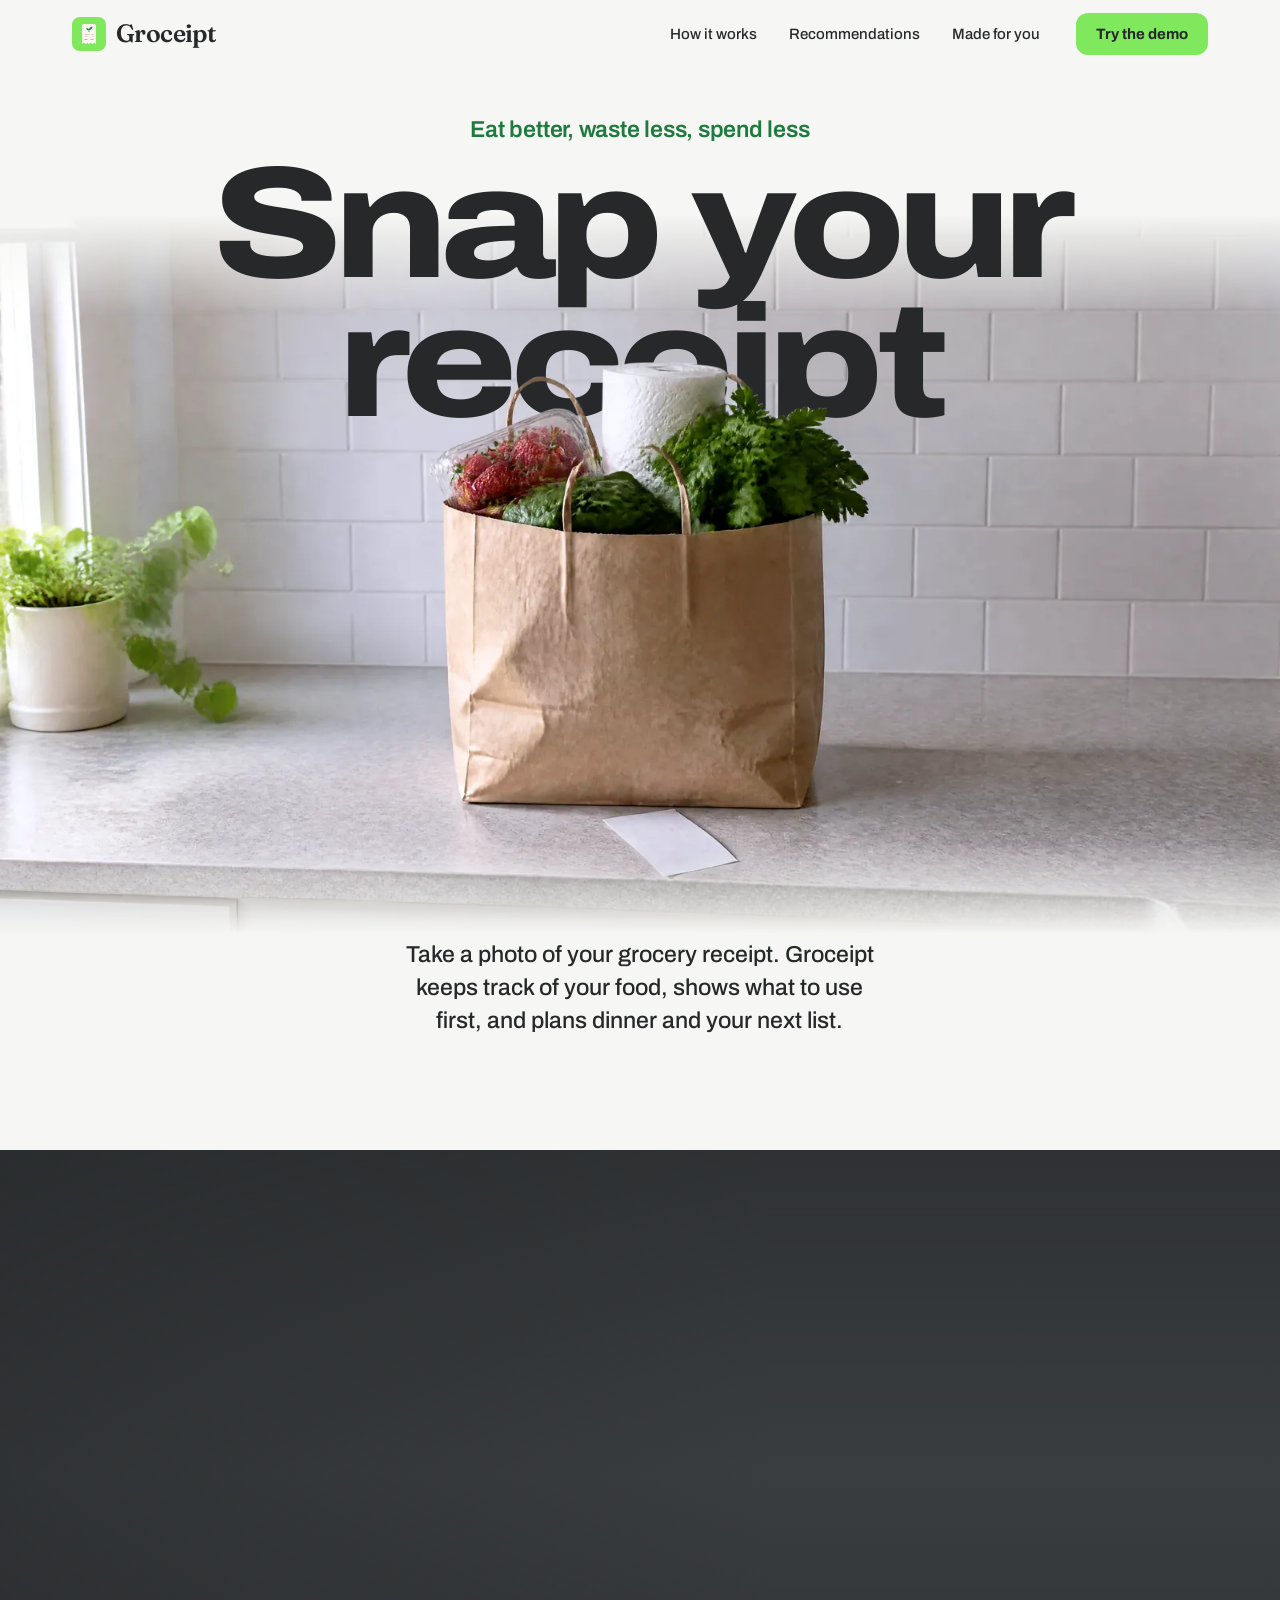
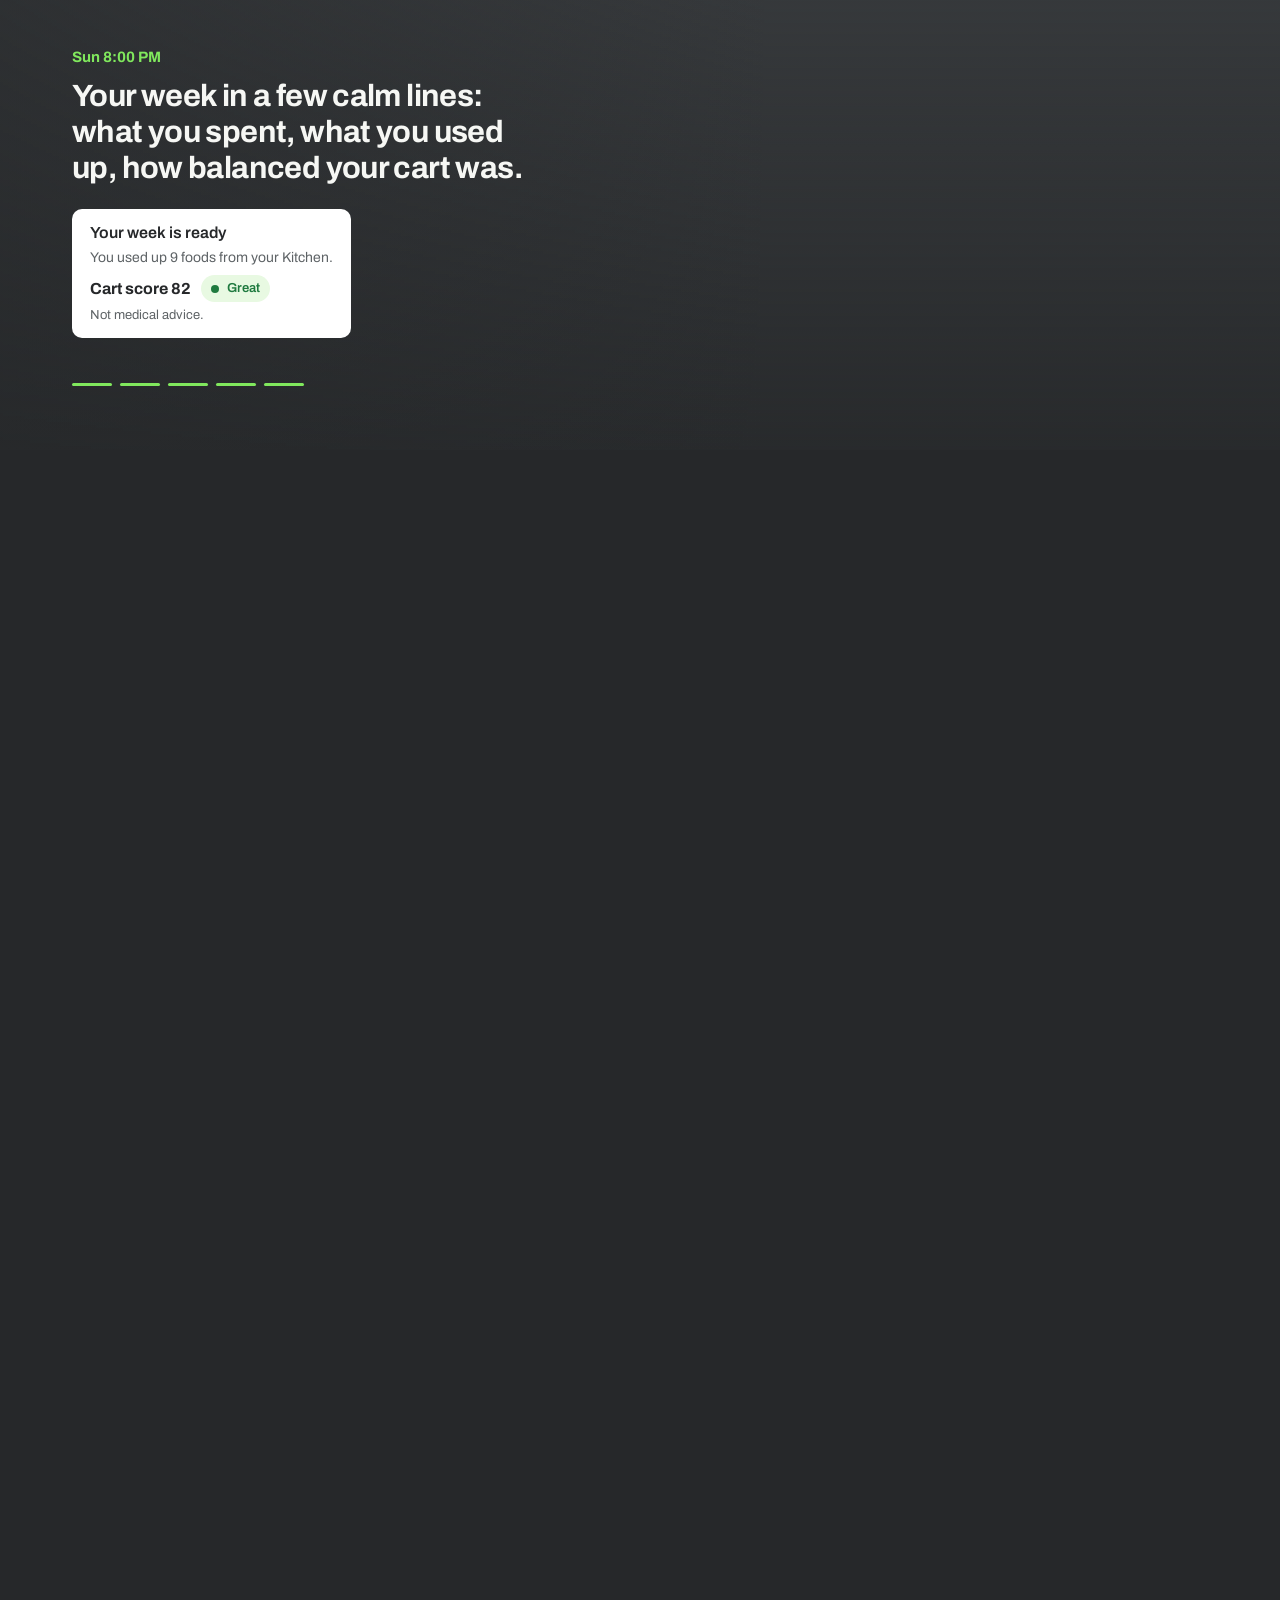
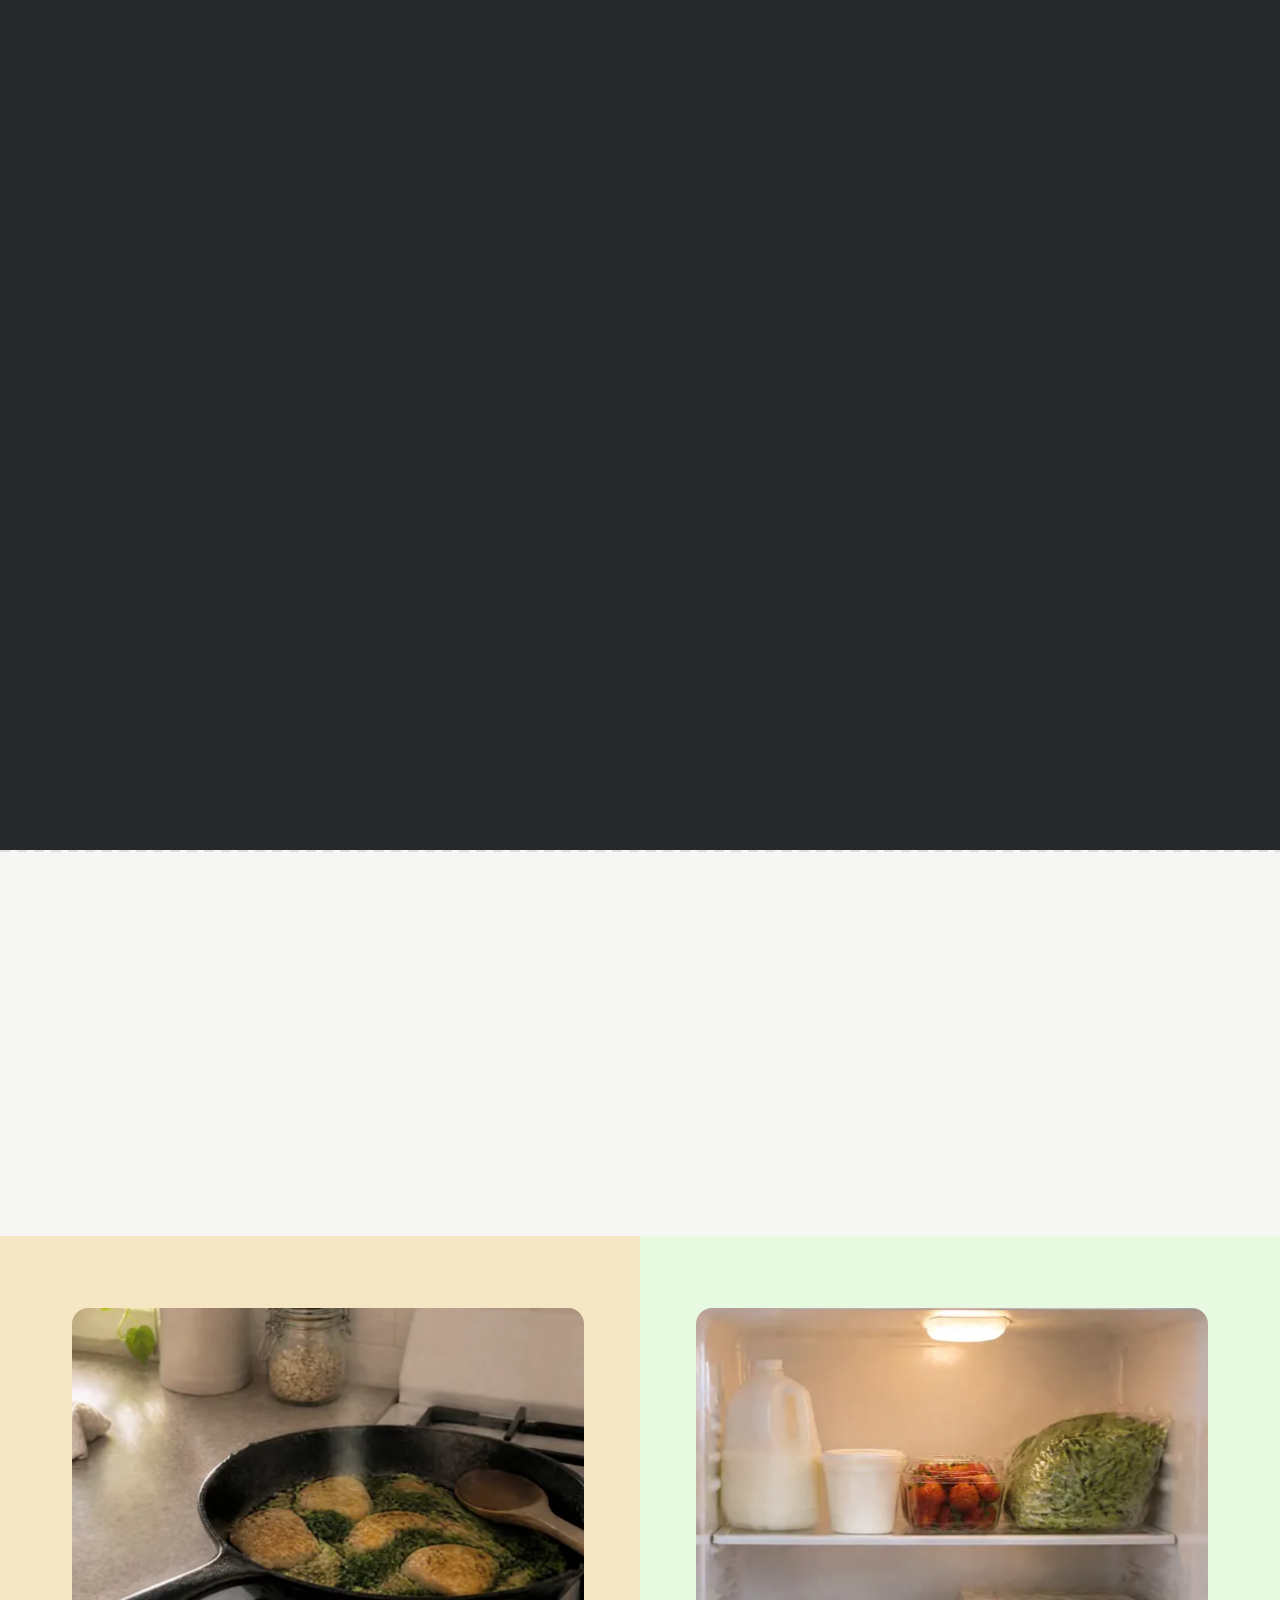
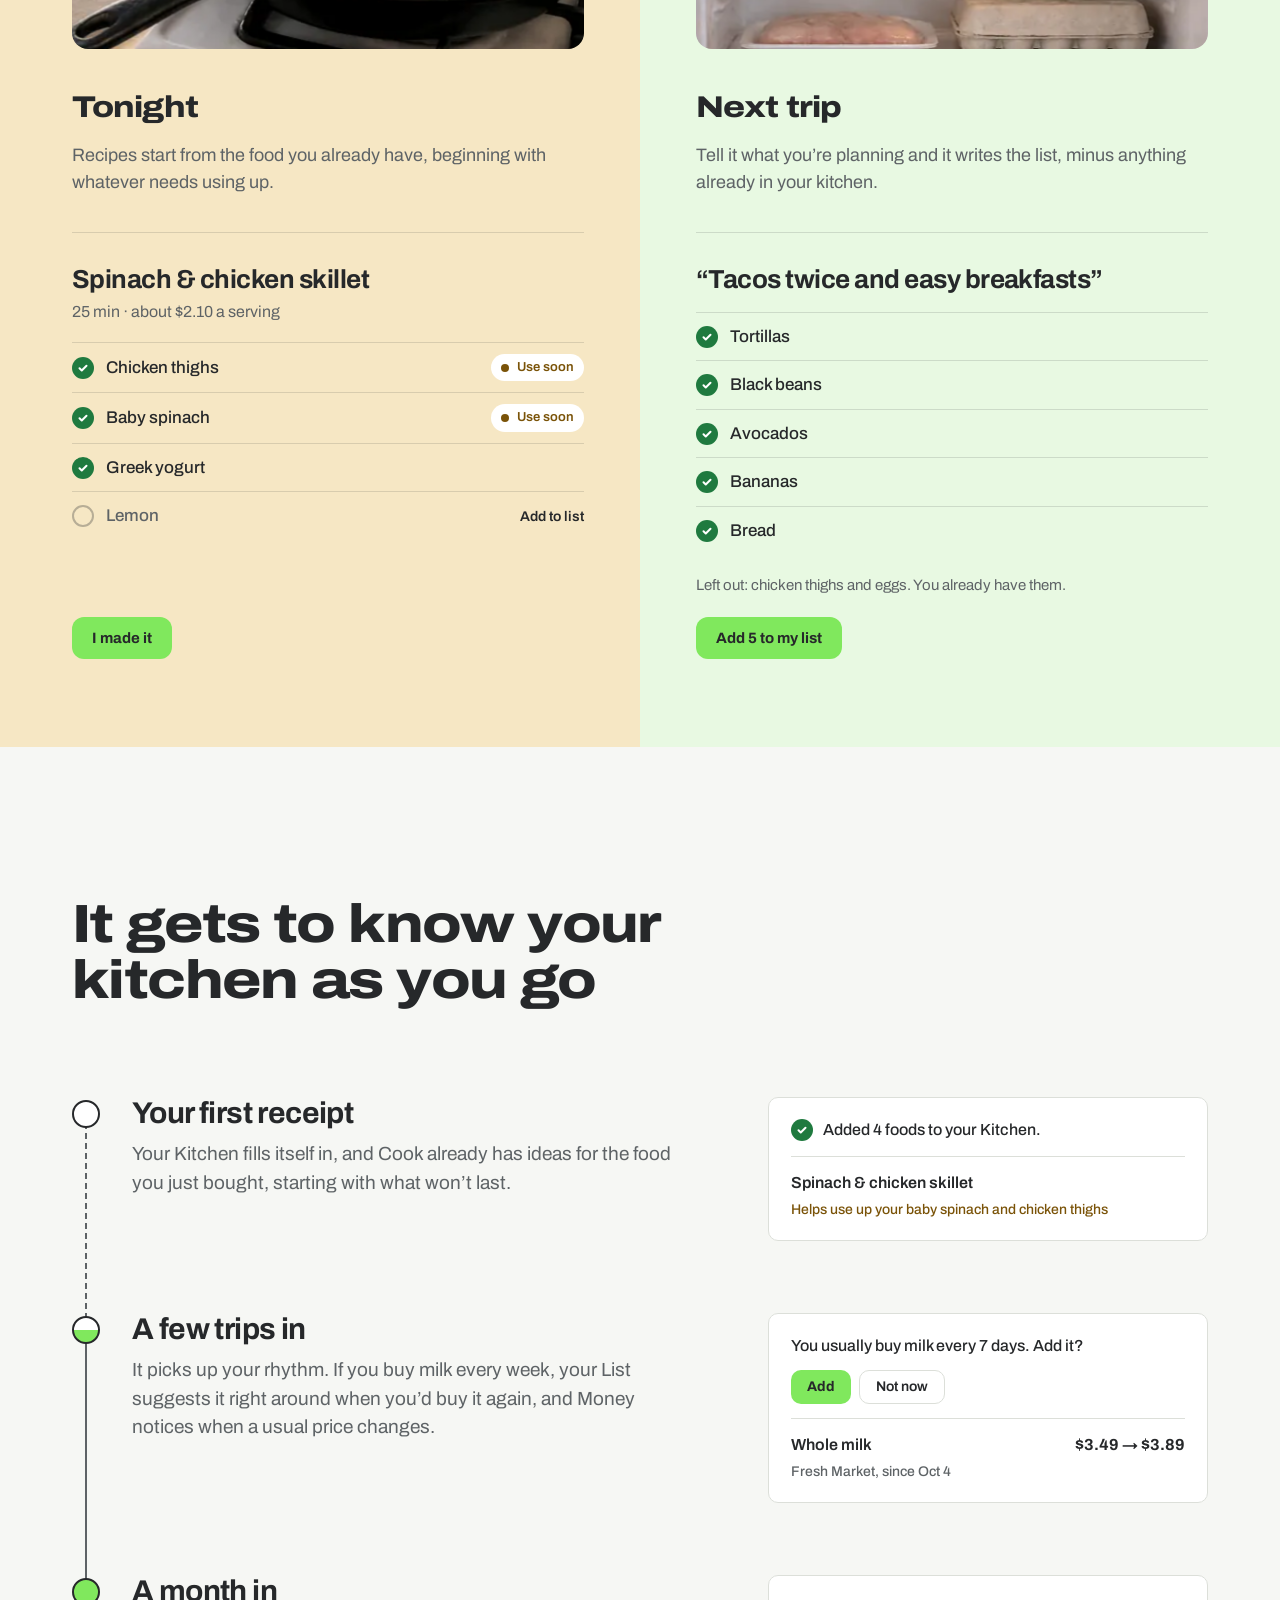
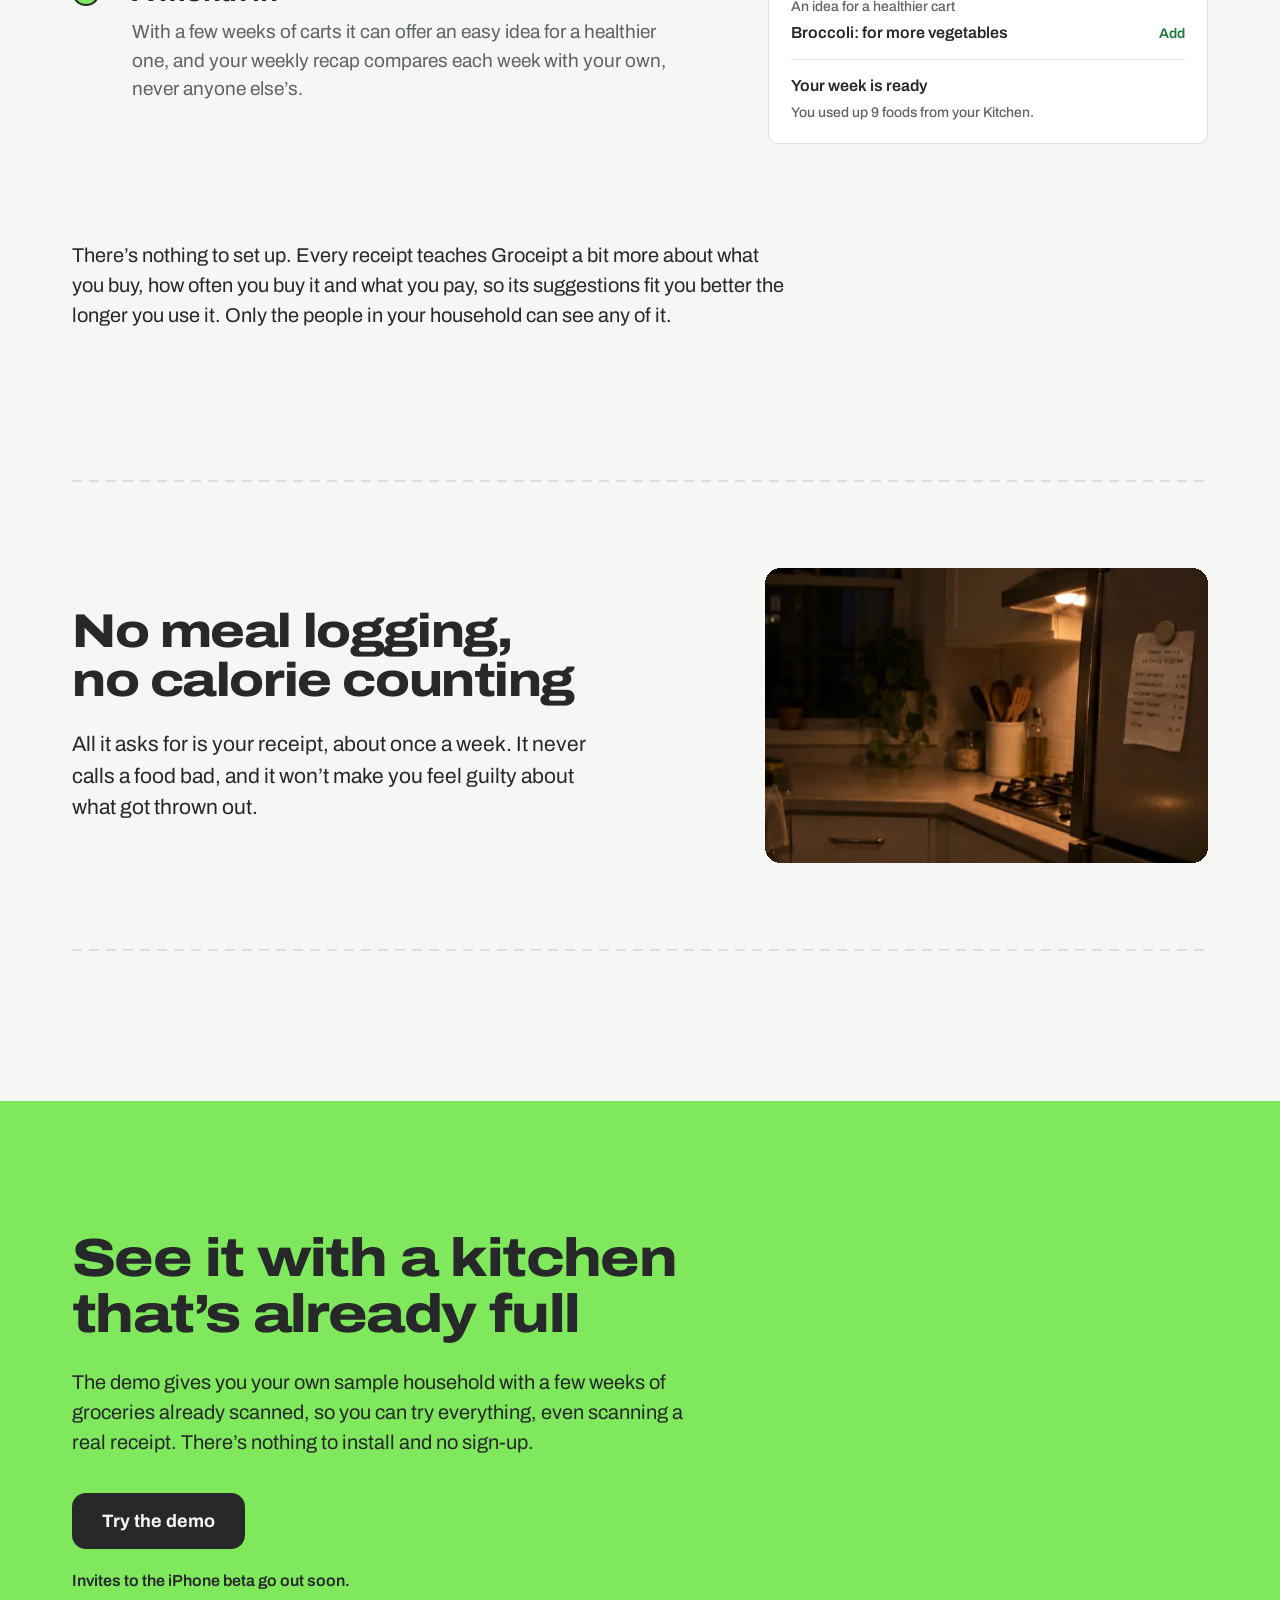
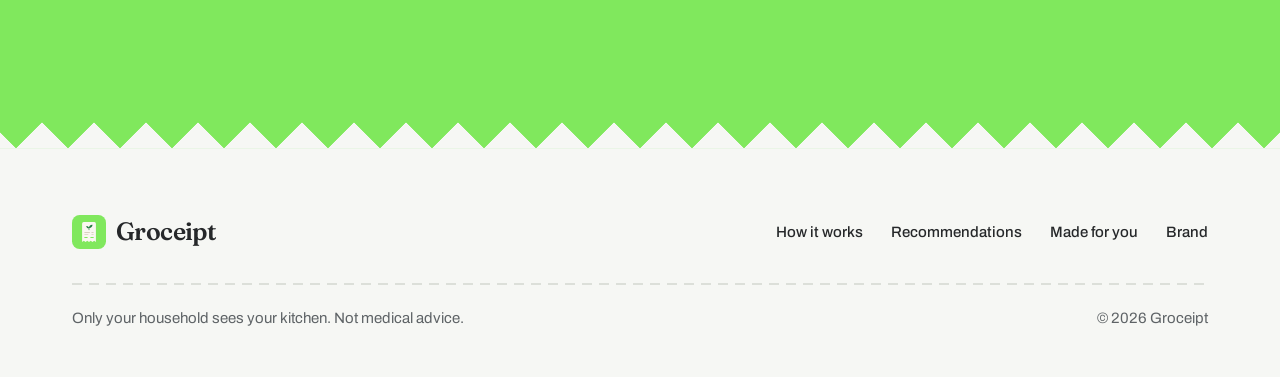
==== commit dfbaa14e: "Publish the website (groceipt 0267374)" ====
--- a/index.html
+++ b/index.html
@@ -47,11 +47,12 @@
     </header>
 
     <main id="main">
-      <!-- Hero: the photo fills the first screen and the sample-receipt picker is the first thing to do.
+      <!-- Hero: the title, the photo of the bag filling the screen, then one plain line on what Groceipt does.
            Three layers, back to front: the photo, the title, then the cut-out (the same photo, see-through
            everywhere but the bag), so the groceries stand in front of the words. The photo and the cut-out are
            placed by the same rules, so they always line up. As you scroll, both move a little slower than the
-           page and the title slower still, so the groceries rise over it (site.js). -->
+           page and the title slower still, so the groceries rise over it (site.js). The line sits on the paper
+           under the photo. -->
       <section class="hero" aria-labelledby="hero-title">
         <div class="hero-scene">
           <picture class="hero-plate" data-speed="0.16">
@@ -76,40 +77,8 @@
             <img src="assets/photos/web/counter-cut-1600.png" sizes="(max-width: 640px) 245vw, 100vw" width="2400" height="1350" fetchpriority="high" alt="" />
           </picture>
         </div>
-        <form class="wrap dock-wrap" id="try-form" action="#try">
-          <div class="dock">
-            <fieldset class="dock-picks">
-              <legend class="dock-label">Try it with a sample receipt</legend>
-              <label class="dock-pick"><input type="radio" name="receipt" value="weekly" checked /><span class="pick-name">Weekly shop</span><span class="pick-meta"><span class="pick-count">5 items · </span>$28.24</span></label>
-              <label class="dock-pick"><input type="radio" name="receipt" value="tacos" /><span class="pick-name">Taco night</span><span class="pick-meta"><span class="pick-count">5 items · </span>$16.76</span></label>
-              <label class="dock-pick"><input type="radio" name="receipt" value="breakfast" /><span class="pick-name">Breakfast run</span><span class="pick-meta"><span class="pick-count">5 items · </span>$17.08</span></label>
-            </fieldset>
-            <button class="btn btn-lg dock-go" type="submit">Snap it</button>
-          </div>
-        </form>
-      </section>
-
-      <!-- Try it: what the picked receipt turns into, drawn the way the app shows it, because it shows the app.
-           site.js fills it in for the receipt picked above and plays it once on screen: the lines are read,
-           the foods land in the Kitchen in receipt order, then the suggestions come in.
-           Without JavaScript the weekly shop shows, finished. -->
-      <section id="try" class="try" aria-labelledby="try-title">
-        <div class="wrap">
-          <div class="try-head">
-            <h2 id="try-title" class="headline reveal">Here’s what one receipt does</h2>
-            <p class="lead reveal">Groceipt reads every line, sorts your Kitchen with what to use first on top, then plans what’s next.</p>
-          </div>
-          <div class="try-switch" role="group" aria-label="Sample receipts">
-            <button type="button" class="switch" data-receipt="weekly" aria-pressed="true">Weekly shop</button>
-            <button type="button" class="switch" data-receipt="tacos" aria-pressed="false">Taco night</button>
-            <button type="button" class="switch" data-receipt="breakfast" aria-pressed="false">Breakfast run</button>
-          </div>
-          <p class="sr-only" id="try-status" aria-live="polite"></p>
-          <div class="try-flow" id="try-flow"><div class="try-step"><p class="try-cap"><span class="try-num">1</span>You snap it</p><div class="panel check" role="img" aria-label="The receipt as Groceipt reads it: Corner Grocer, 10/24/26 6:42 PM. Baby spinach 3.49, Strawberries 4.99, Chicken thighs 7.98, Greek yogurt 5.29, Paper towels 6.49. Total 28.24."><p class="p-title">Check your receipt</p><p class="p-sub">Corner Grocer · 10/24/26 6:42 PM</p><ul class="lines"><li style="--i: 0"><span>Baby spinach</span><span class="amount">3.49</span></li><li style="--i: 1"><span>Strawberries</span><span class="amount">4.99</span></li><li style="--i: 2"><span>Chicken thighs</span><span class="amount">7.98</span></li><li style="--i: 3"><span>Greek yogurt</span><span class="amount">5.29</span></li><li style="--i: 4"><span>Paper towels</span><span class="amount">6.49</span></li></ul><p class="p-total"><span>Total</span><span class="amount">28.24</span></p><span class="btn p-btn">Add to kitchen</span><span class="scanline"></span></div></div><div class="try-link" aria-hidden="true"></div><div class="try-step"><p class="try-cap"><span class="try-num">2</span>Your Kitchen, about 30 seconds later</p><div class="panel kitchen" role="img" aria-label="The Kitchen it fills in, by store section: Baby spinach, about 2 days left; Strawberries, about 4 days left; Chicken thighs, use today; Greek yogurt, about 2 weeks left. Use soon: Baby spinach and Chicken thighs."><p class="k-banner">2 things should be used soon.</p><p class="k-sec">Produce</p><div class="k-row" style="--i: 0"><span class="k-name">Baby spinach</span><span class="k-left">About 2 days left</span><span class="chip soon">Use soon</span></div><div class="k-row" style="--i: 1"><span class="k-name">Strawberries</span><span class="k-left">About 4 days left</span><span class="chip fresh">Fresh</span></div><p class="k-sec">Meat &amp; seafood</p><div class="k-row" style="--i: 2"><span class="k-name">Chicken thighs</span><span class="k-left">Use today</span><span class="chip soon">Use soon</span></div><p class="k-sec">Dairy &amp; eggs</p><div class="k-row" style="--i: 3"><span class="k-name">Greek yogurt</span><span class="k-left">About 2 weeks left</span><span class="chip fresh">Fresh</span></div></div></div><div class="try-link" aria-hidden="true"></div><div class="try-step"><p class="try-cap"><span class="try-num">3</span>What it suggests</p><div class="panel next" role="img" aria-label="What it suggests next: Spinach &amp; chicken skillet, 25 min, about $2.10 a serving. Paper towels came off your List."><p class="k-sec">Cook</p><p class="n-title">Spinach &amp; chicken skillet</p><p class="n-meta">25 min · about $2.10 a serving</p><p class="soon-note">Helps use up your baby spinach and chicken thighs</p><p class="k-sec n-sec">List</p><p class="n-row"><span class="tick"><svg width="12" height="12" viewBox="0 0 24 24" fill="none" stroke="#fff" stroke-width="4" stroke-linecap="round" stroke-linejoin="round"><path d="M5 12.5l4.5 4.5L19 7.5" /></svg></span><span class="done">Paper towels</span><span class="k-off">Off your List</span></p></div></div></div>
-          <div class="try-more">
-            <a class="btn btn-lg" href="https://groceipt.expo.app" target="_blank" rel="noopener">Try the full demo</a>
-            <p class="actions-note">It opens a sample kitchen in your browser, with nothing to download. The iPhone app is in beta.</p>
-          </div>
+        <div class="wrap hero-lead">
+          <p class="lead reveal">Take a photo of your grocery receipt. Groceipt keeps track of your food, shows what to use first, and plans dinner and your next list.</p>
         </div>
       </section>
 
--- a/styles.css
+++ b/styles.css
@@ -272,13 +272,13 @@
 
 /* ---------- Hero ---------- */
 
-/* The photo fills the first screen, under the see-through header, and the sample-receipt picker sits at
-   the bottom, as the first thing to do. Back to front: the photo, the title, the cut-out of the bag (the
-   same photo, see-through everywhere but the bag), then the picker. So the groceries stand in front of
-   the bottom of "receipt".
+/* The photo fills the first screen, under the see-through header, and one plain line on what Groceipt does
+   sits on the paper under it. Back to front: the photo, the title, then the cut-out of the bag (the same
+   photo, see-through everywhere but the bag), so the groceries stand in front of the bottom of "receipt".
    Both pictures are placed by the same numbers, so they always line up: the top of the paper towels (11.52%
    of the way down the picture, measured as a share of its width) meets the title's second line at --yc,
-   and the picture is as wide as the screen, or wider if that's what it takes to reach the bottom. */
+   and the picture is as wide as the screen, or wider if that's what it takes to fill it (--hh).
+   --pb is the picture's bottom, where the line starts. */
 .hero {
   --pad: 116px;
   --sub: clamp(18px, 1.8vw, 24px);
@@ -286,15 +286,11 @@
   --hh: clamp(700px, 100svh, 1040px);
   --yc: calc(var(--pad) + var(--sub) * 1.25 + 10px + var(--f) * 1.3);
   --pw: max(100vw, calc((var(--hh) - var(--yc)) / 0.4473));
+  --pb: calc(var(--yc) + var(--pw) * 0.4473);
   position: relative;
   isolation: isolate;
-  display: flex;
-  flex-direction: column;
-  justify-content: space-between;
-  gap: 48px;
-  min-height: var(--hh);
   margin-top: -68px;
-  padding: var(--pad) 0 36px;
+  padding: calc(var(--pb) + 4px) 0 112px;
   overflow: hidden;
   background: var(--thermal);
 }
@@ -306,11 +302,18 @@
   }
 }
 
+/* Both end where the photo does, and fade into the paper there. The fade stays put while the photo
+   drifts down behind it, so the line under it always sits on clean paper. */
 .hero-scene,
 .hero-front {
   position: absolute;
-  inset: 0;
+  top: 0;
+  left: 0;
+  right: 0;
+  height: var(--pb);
   pointer-events: none;
+  -webkit-mask-image: linear-gradient(to bottom, #000 calc(100% - var(--pw) * 0.07), transparent);
+  mask-image: linear-gradient(to bottom, #000 calc(100% - var(--pw) * 0.07), transparent);
 }
 
 .hero-scene {
@@ -328,19 +331,21 @@
   width: var(--pw);
 }
 
-/* The top of the photo fades into the paper, where the header and the title's first line sit,
-   and so does its bottom, where a tall phone screen goes past it. */
+/* The top of the photo fades into the paper, where the header and the title's first line sit. */
 .hero-plate img {
   display: block;
   width: 100%;
   height: auto;
   aspect-ratio: 16 / 9;
-  -webkit-mask-image: linear-gradient(to bottom, transparent 0, #000 14%, #000 90%, transparent 100%);
-  mask-image: linear-gradient(to bottom, transparent 0, #000 14%, #000 90%, transparent 100%);
+  -webkit-mask-image: linear-gradient(to bottom, transparent 0, #000 14%);
+  mask-image: linear-gradient(to bottom, transparent 0, #000 14%);
 }
 
 .hero-words {
-  position: relative;
+  position: absolute;
+  top: var(--pad);
+  left: 0;
+  right: 0;
   text-align: center;
 }
 
@@ -366,100 +371,19 @@
   display: block;
 }
 
-/* The picker: like a search bar, the one thing to do on the first screen. White and flat, like the app's cards. */
-.dock-wrap {
+/* The line: in front of the photo's faded bottom as the photo drifts down behind it. */
+.hero-lead {
   position: relative;
   z-index: 2;
-}
-
-.dock {
-  display: grid;
-  grid-template-columns: minmax(0, 1fr) auto;
-  align-items: end;
-  gap: 16px 20px;
-  max-width: 1000px;
+  text-align: center;
+}
+
+.hero-lead .lead {
+  max-width: 27em;
   margin: 0 auto;
-  padding: 16px 16px 16px 22px;
-  border-radius: 20px;
-  background: var(--white);
-}
-
-.dock-picks {
-  display: grid;
-  grid-template-columns: repeat(3, minmax(0, 1fr));
-  gap: 8px;
-  min-width: 0;
-  margin: 0;
-  padding: 0;
-  border: 0;
-}
-
-/* Floated, so it's an ordinary part of the grid and sits over the three choices. */
-.dock-label {
-  float: left;
-  grid-column: 1 / -1;
-  margin-bottom: 2px;
-  padding: 0;
-  color: var(--faded);
-  font-size: 14px;
-  font-weight: 600;
-}
-
-.dock-pick {
-  position: relative;
-  display: flex;
-  flex-direction: column;
-  gap: 2px;
-  padding: 11px 16px 12px;
-  border: 1.5px solid var(--roll);
-  border-radius: 12px;
-  cursor: pointer;
-  transition:
-    border-color 0.15s,
-    background-color 0.15s;
-}
-
-.dock-pick:hover {
-  border-color: var(--faded);
-}
-
-/* The real radio button covers its card, so the whole card can be tapped. */
-.dock-pick input {
-  position: absolute;
-  inset: 0;
-  width: 100%;
-  height: 100%;
-  margin: 0;
-  opacity: 0;
-  cursor: pointer;
-}
-
-.dock-pick:has(input:checked) {
-  border-color: var(--print);
-  background: var(--sprout-tint);
-}
-
-.dock-pick:has(input:focus-visible) {
-  outline: 3px solid var(--print);
-  outline-offset: 3px;
-}
-
-.pick-name {
-  font-weight: 700;
-  font-size: 16px;
-  line-height: 1.3;
-}
-
-.pick-meta {
-  color: var(--faded);
-  font-size: 14px;
-  line-height: 1.3;
-  font-variant-numeric: tabular-nums;
-}
-
-.dock-go {
-  height: 64px;
-  padding: 0 36px;
+  font-size: clamp(20px, 1.8vw, 25px);
+  font-weight: 500;
+  text-wrap: balance;
 }
 
 .actions {
@@ -482,13 +406,6 @@
   color: var(--basil);
 }
 
-.actions-note {
-  margin-top: 16px;
-  color: var(--faded);
-  font-size: 15px;
-  text-wrap: pretty;
-}
-
 /* ---------- Photos ---------- */
 
 /* Real photos, where a drawing would only pretend to be real. Panel-sized, so panel corners. Flat, like the cards.
@@ -500,109 +417,17 @@
   background: var(--roll);
 }
 
-/* The Kitchen as the app sorts it: by store section, the food to use first at the top of each. Flat, like a screen. */
-.kitchen {
-  padding: 18px 24px 6px;
-  border-radius: 16px;
-  background: var(--white);
-  border: 1px solid var(--roll);
-}
-
-.k-banner {
-  padding: 10px 14px;
-  border-radius: 10px;
-  background: var(--saffron-tint);
-  font-weight: 600;
-  font-size: 15px;
-}
-
-.k-sec {
-  margin-top: 14px;
-  font-size: 13px;
-  font-weight: 600;
-  color: var(--faded);
-}
-
-/* Two lines each: the food over about how long it has left, its status beside them. */
-.k-row {
-  display: grid;
-  grid-template-columns: minmax(0, 1fr) auto;
-  align-items: center;
-  column-gap: 14px;
-  padding: 7px 0;
-}
-
-.k-row + .k-row {
-  border-top: 1px solid var(--roll);
-}
-
-.k-name {
-  font-weight: 600;
-  font-size: 16px;
-  line-height: 1.3;
-}
-
 .k-left {
-  grid-area: 2 / 1;
   color: var(--faded);
   font-size: 14px;
   line-height: 1.3;
 }
 
-.k-row .chip {
-  grid-area: 1 / 2 / 3 / 3;
-  padding: 5px 12px;
-  font-size: 14px;
-}
-
-.k-off {
-  color: var(--basil);
-  font-size: 14px;
-}
-
 /* ---------- Motion ---------- */
 
 /* All of it runs only when the device allows motion: html gets "motion" from the script in the head (CSS only:
    the hero coming in), and "live" from site.js (the rest). Otherwise nothing moves and everything shows.
    Every move is slow and eases out, and only transform and opacity change, so it stays smooth. */
-@keyframes grow-across {
-  from {
-    transform: scaleX(0);
-  }
-  to {
-    transform: none;
-  }
-}
-
-@keyframes grow-down {
-  from {
-    transform: scaleY(0);
-  }
-  to {
-    transform: none;
-  }
-}
-
-@keyframes land {
-  from {
-    opacity: 0;
-    transform: translateX(-16px);
-  }
-  to {
-    opacity: 1;
-    transform: none;
-  }
-}
-
-@keyframes show {
-  from {
-    opacity: 0;
-  }
-  to {
-    opacity: 1;
-  }
-}
-
 @keyframes fade-up {
   from {
     opacity: 0;
@@ -634,22 +459,8 @@
   }
 }
 
-@keyframes scan {
-  0% {
-    top: 0;
-    opacity: 1;
-  }
-  92% {
-    opacity: 1;
-  }
-  100% {
-    top: 100%;
-    opacity: 0;
-  }
-}
-
 @media (prefers-reduced-motion: no-preference) {
-  /* The hero, once, as the page opens: the photo settles, the title rises line by line, then the picker. */
+  /* The hero, once, as the page opens: the photo settles, and the title rises line by line, then the tagline. */
   .motion .hero-plate img {
     animation: settle 1.8s cubic-bezier(0.2, 0.7, 0.2, 1) both;
   }
@@ -664,78 +475,6 @@
 
   .motion .hero-sub {
     animation: fade-up 0.7s ease-out 0.35s both;
-  }
-
-  .motion .dock {
-    animation: fade-up 0.7s ease-out 0.5s both;
-  }
-
-  /* Try it, once it's on screen: the receipt is read line by line, a line draws to the Kitchen,
-     the foods land in their rows in receipt order, then the suggestions come in. About 4.5 seconds. */
-  .live .try-flow:not(.play) .lines li,
-  .live .try-flow:not(.play) .p-total,
-  .live .try-flow:not(.play) .p-btn,
-  .live .try-flow:not(.play) .try-link,
-  .live .try-flow:not(.play) .kitchen,
-  .live .try-flow:not(.play) .next {
-    opacity: 0;
-  }
-
-  .live .try-link::before {
-    transform-origin: left;
-  }
-
-  .live .play .scanline {
-    animation: scan 1.2s ease-in-out 0.2s both;
-  }
-
-  .live .play .lines li {
-    animation: land 0.3s ease-out calc(0.3s + var(--i) * 0.2s) both;
-  }
-
-  .live .play .p-total,
-  .live .play .p-btn {
-    animation: show 0.3s ease-out 1.4s both;
-  }
-
-  .live .play .try-link:nth-child(2) {
-    animation: show 0.01s 1.7s both;
-  }
-
-  .live .play .try-link:nth-child(2)::before {
-    animation: grow-across 0.4s ease-out 1.7s both;
-  }
-
-  .live .play .try-link:nth-child(2)::after {
-    animation: show 0.15s 2.05s both;
-  }
-
-  .live .play .kitchen {
-    animation: show 0.4s ease-out 2s both;
-  }
-
-  .live .play .kitchen .k-row {
-    animation: land 0.35s ease-out calc(2.3s + var(--i) * 0.24s) both;
-  }
-
-  .live .play .kitchen .k-banner {
-    animation: show 0.4s ease-out 3.4s both;
-  }
-
-  .live .play .try-link:nth-child(4) {
-    animation: show 0.01s 3.7s both;
-  }
-
-  .live .play .try-link:nth-child(4)::before {
-    animation: grow-across 0.4s ease-out 3.7s both;
-  }
-
-  .live .play .try-link:nth-child(4)::after {
-    animation: show 0.15s 4.05s both;
-  }
-
-  .live .play .next {
-    animation: fade-up 0.5s ease-out 4s both;
   }
 
   /* Titles and blocks rise into place the first time they reach the screen. */
@@ -789,259 +528,6 @@
 .amount {
   font-weight: 700;
   font-variant-numeric: tabular-nums;
-}
-
-/* ---------- Try it: what one receipt does ---------- */
-
-.try {
-  padding: 120px 0 130px;
-}
-
-.try-head {
-  display: grid;
-  grid-template-columns: minmax(0, 1fr) minmax(0, 1fr);
-  align-items: end;
-  gap: 24px 72px;
-}
-
-.try-head .lead {
-  margin-top: 0;
-  font-size: 20px;
-}
-
-/* The same three receipts as chips, to switch without scrolling back up. Only when the script runs. */
-.try-switch {
-  display: none;
-}
-
-.js .try-switch {
-  display: flex;
-  flex-wrap: wrap;
-  gap: 8px;
-  margin-top: 48px;
-}
-
-.switch {
-  height: 40px;
-  padding: 0 18px;
-  border: 1.5px solid var(--roll);
-  border-radius: 999px;
-  background: var(--white);
-  color: var(--print);
-  font: inherit;
-  font-weight: 600;
-  font-size: 15px;
-  cursor: pointer;
-  transition:
-    border-color 0.15s,
-    background-color 0.15s,
-    color 0.15s;
-}
-
-.switch:hover {
-  border-color: var(--faded);
-}
-
-.switch[aria-pressed='true'] {
-  border-color: var(--print);
-  background: var(--print);
-  color: var(--thermal);
-}
-
-/* The three panels, left to right, joined by ink lines that end in a dot. */
-.try-flow {
-  display: grid;
-  grid-template-columns: minmax(0, 1fr) 48px minmax(0, 1.1fr) 48px minmax(0, 1fr);
-  align-items: start;
-  margin-top: 28px;
-}
-
-.try-step {
-  display: flex;
-  flex-direction: column;
-  gap: 14px;
-  min-width: 0;
-}
-
-.try-cap {
-  display: flex;
-  align-items: center;
-  gap: 10px;
-  color: var(--faded);
-  font-size: 14px;
-  font-weight: 600;
-}
-
-.try-num {
-  display: grid;
-  flex: none;
-  place-items: center;
-  width: 24px;
-  height: 24px;
-  border: 2px solid var(--print);
-  border-radius: 50%;
-  color: var(--print);
-  font-size: 12px;
-  font-weight: 700;
-}
-
-.try-link {
-  position: relative;
-  height: 2px;
-  margin: 200px 10px 0 6px;
-}
-
-.try-link::before,
-.try-link::after {
-  content: '';
-  position: absolute;
-  background: var(--faded);
-}
-
-.try-link::before {
-  inset: 0;
-}
-
-.try-link::after {
-  right: -4px;
-  top: -3px;
-  width: 8px;
-  height: 8px;
-  border-radius: 50%;
-}
-
-/* A drawn screen of the app: flat and white, like the app's cards. */
-.panel {
-  position: relative;
-  overflow: hidden;
-  padding: 20px 22px;
-  border: 1px solid var(--roll);
-  border-radius: 16px;
-  background: var(--white);
-}
-
-.p-title {
-  font-weight: 700;
-  font-size: 18px;
-}
-
-.p-sub {
-  margin-top: 2px;
-  color: var(--faded);
-  font-size: 14px;
-}
-
-.lines {
-  list-style: none;
-  margin: 14px 0 0;
-  padding: 0;
-}
-
-.lines li {
-  display: flex;
-  justify-content: space-between;
-  gap: 12px;
-  padding: 9px 0;
-  border-top: 1px solid var(--roll);
-  font-weight: 500;
-  font-size: 16px;
-}
-
-.p-total {
-  display: flex;
-  justify-content: space-between;
-  padding: 12px 0 16px;
-  background: var(--dash) left top / 100% 2px no-repeat;
-  font-weight: 700;
-  font-size: 16px;
-}
-
-.p-btn {
-  width: 100%;
-  pointer-events: none;
-}
-
-/* The line that reads the receipt, top to bottom, once, while it plays. */
-.scanline {
-  position: absolute;
-  left: 0;
-  right: 0;
-  top: 0;
-  height: 2px;
-  background: var(--sprout);
-  opacity: 0;
-}
-
-.panel.kitchen {
-  padding: 18px 22px 10px;
-}
-
-.kitchen > .k-sec:first-child,
-.next > .k-sec:first-child {
-  margin-top: 0;
-}
-
-.n-title {
-  margin-top: 6px;
-  font-weight: 700;
-  font-size: 20px;
-  line-height: 1.2;
-  letter-spacing: -0.015em;
-  text-wrap: balance;
-}
-
-.n-meta {
-  margin-top: 4px;
-  color: var(--faded);
-  font-size: 15px;
-}
-
-.next .soon-note {
-  margin-top: 6px;
-}
-
-.n-sec {
-  margin-top: 18px;
-  padding-top: 14px;
-  border-top: 1px solid var(--roll);
-}
-
-.n-row {
-  display: flex;
-  align-items: center;
-  gap: 10px;
-  padding: 8px 0 2px;
-  font-weight: 600;
-  font-size: 16px;
-}
-
-.n-row .k-off {
-  margin-left: auto;
-}
-
-.n-price {
-  display: flex;
-  justify-content: space-between;
-  gap: 12px;
-  padding-top: 8px;
-  font-size: 16px;
-}
-
-.n-price strong {
-  font-weight: 600;
-}
-
-.try-more {
-  display: flex;
-  flex-wrap: wrap;
-  align-items: center;
-  gap: 12px 28px;
-  margin-top: 56px;
-}
-
-.try-more .actions-note {
-  max-width: 30em;
-  margin-top: 0;
 }
 
 /* ---------- How it works: one receipt's week ---------- */
@@ -2208,29 +1694,6 @@
     max-width: 640px;
   }
 
-  /* Try it: the panels one under the other, joined by short lines down. */
-  .try-head {
-    grid-template-columns: minmax(0, 1fr);
-  }
-
-  .try-flow {
-    grid-template-columns: minmax(0, 1fr);
-    max-width: 520px;
-  }
-
-  .try-link {
-    width: 2px;
-    height: 32px;
-    margin: 14px auto 16px;
-  }
-
-  .try-link::after {
-    right: auto;
-    top: auto;
-    left: -3px;
-    bottom: -4px;
-  }
-
   /* How it works without motion: each photo over its line. */
   .s-step {
     grid-template-columns: minmax(0, 1fr);
@@ -2278,68 +1741,17 @@
   }
 }
 
-@media (max-width: 960px) and (prefers-reduced-motion: no-preference) {
-  .live .try-link::before {
-    transform-origin: top;
-  }
-
-  .live .play .try-link:nth-child(2)::before,
-  .live .play .try-link:nth-child(4)::before {
-    animation-name: grow-down;
-  }
-}
-
 @media (max-width: 640px) {
   .wrap {
     padding: 0 20px;
   }
 
-  /* On a phone the bag is most of the screen's width and stands whole above the picker. */
+  /* On a phone the bag is most of the screen's width, with the line under it on the first screen. */
   .hero {
     --pad: 100px;
     --f: clamp(48px, 15.4vw, 120px);
-    --hh: max(640px, 100svh);
     --pw: 245vw;
-    gap: 32px;
-    padding-bottom: 20px;
-  }
-
-  /* The picker: the three receipts side by side, then the button across the bottom. */
-  .dock {
-    grid-template-columns: minmax(0, 1fr);
-    gap: 10px;
-    padding: 12px;
-    border-radius: 18px;
-  }
-
-  .dock-picks {
-    gap: 6px;
-  }
-
-  .dock-pick {
-    padding: 9px 10px 10px;
-  }
-
-  .pick-name {
-    font-size: 15px;
-    text-wrap: balance;
-  }
-
-  .pick-count {
-    display: none;
-  }
-
-  .dock-go {
-    width: 100%;
-    height: 52px;
-  }
-
-  .try {
-    padding: 88px 0 96px;
-  }
-
-  .js .try-switch {
-    margin-top: 36px;
+    padding-bottom: 80px;
   }
 
   .story {
@@ -2375,7 +1787,6 @@
 
   /* Dark intro paragraphs read heavy at laptop sizes on a phone. */
   .lead,
-  .try-head .lead,
   .ideas-head .lead,
   .closing p,
   .cta-text {
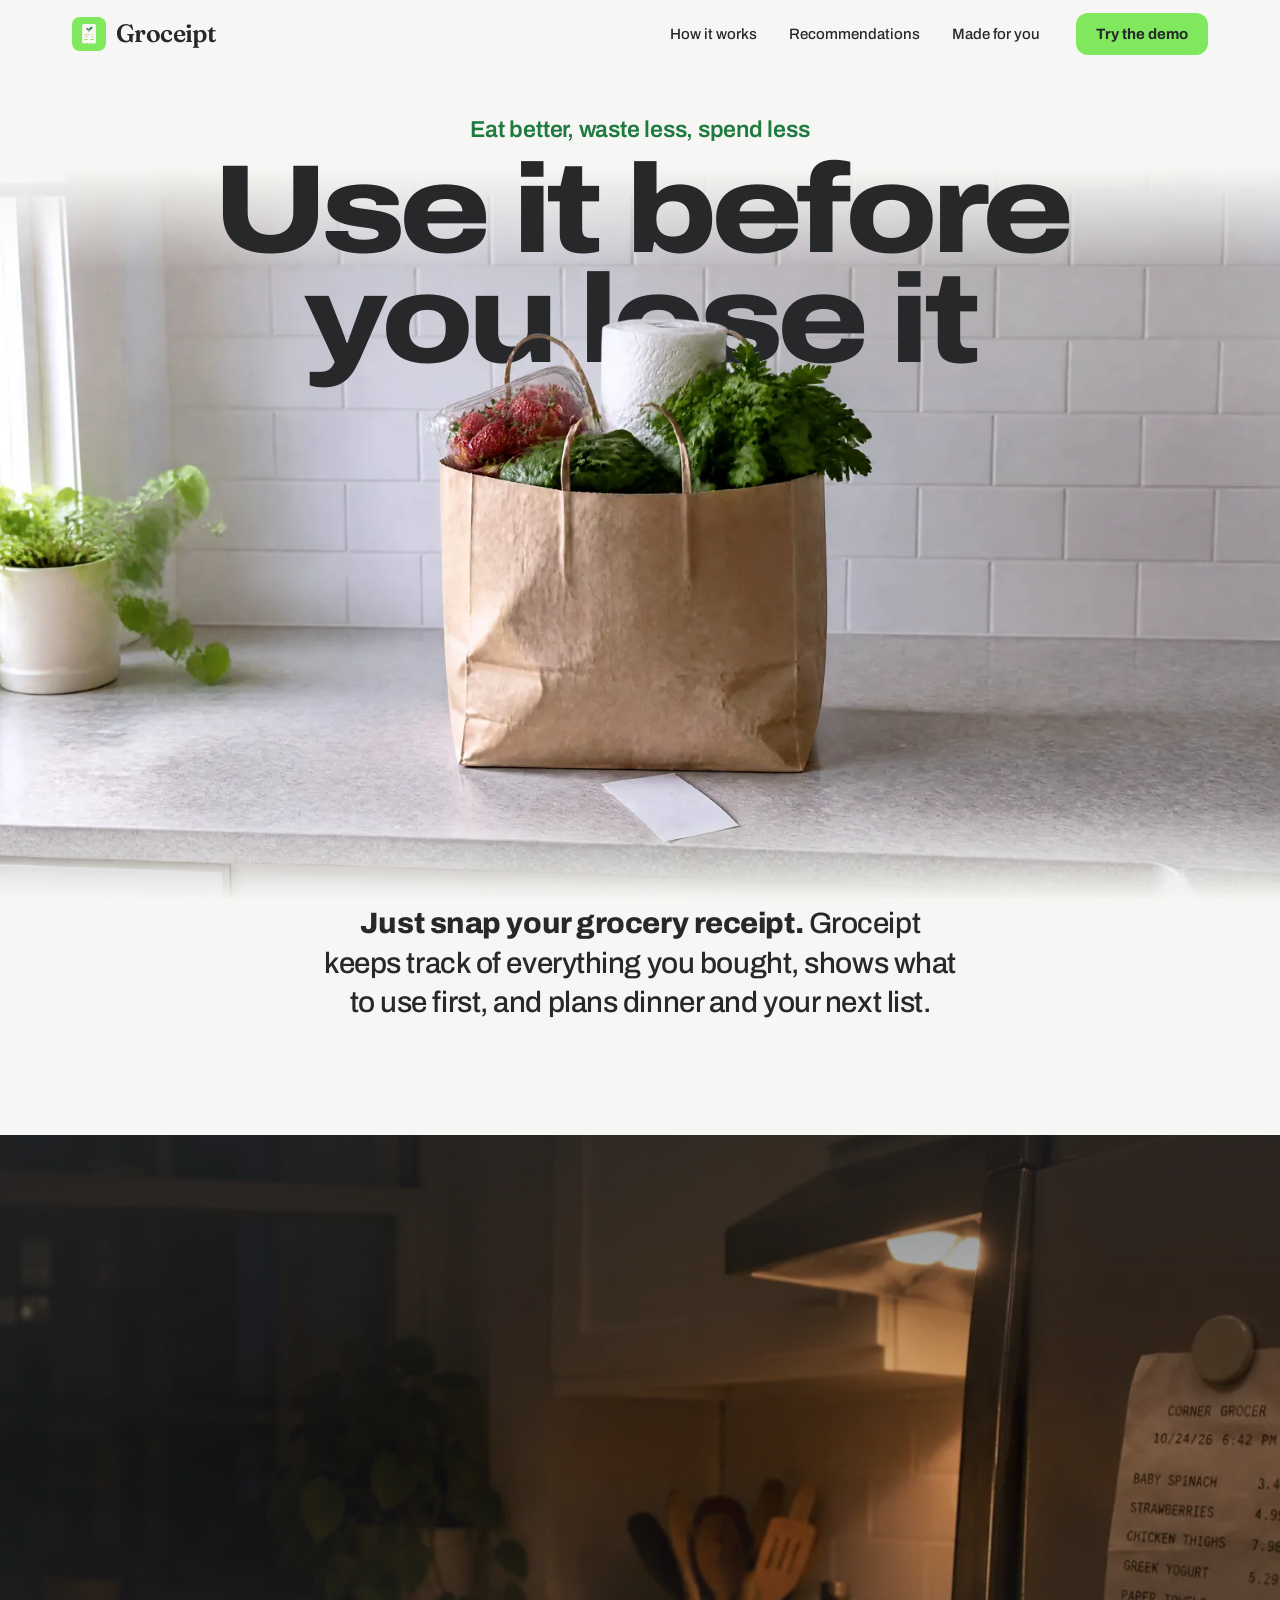
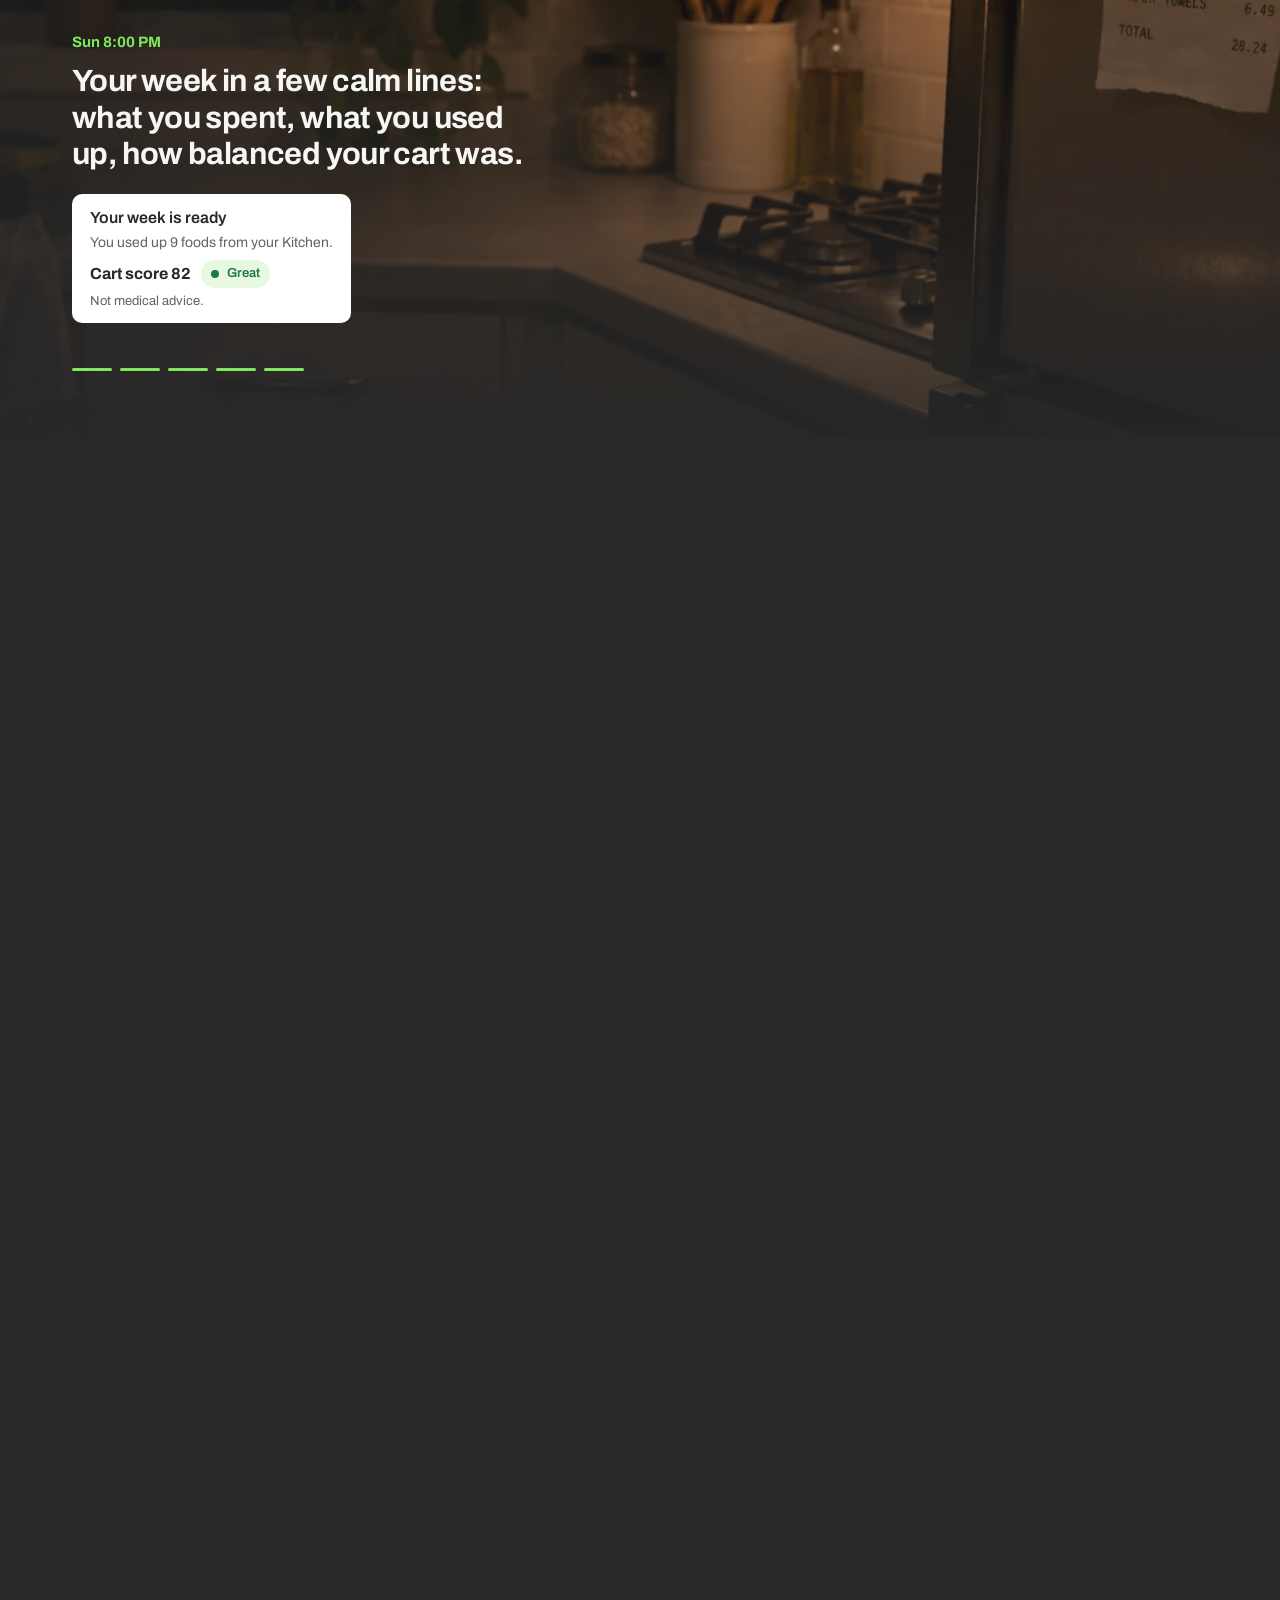
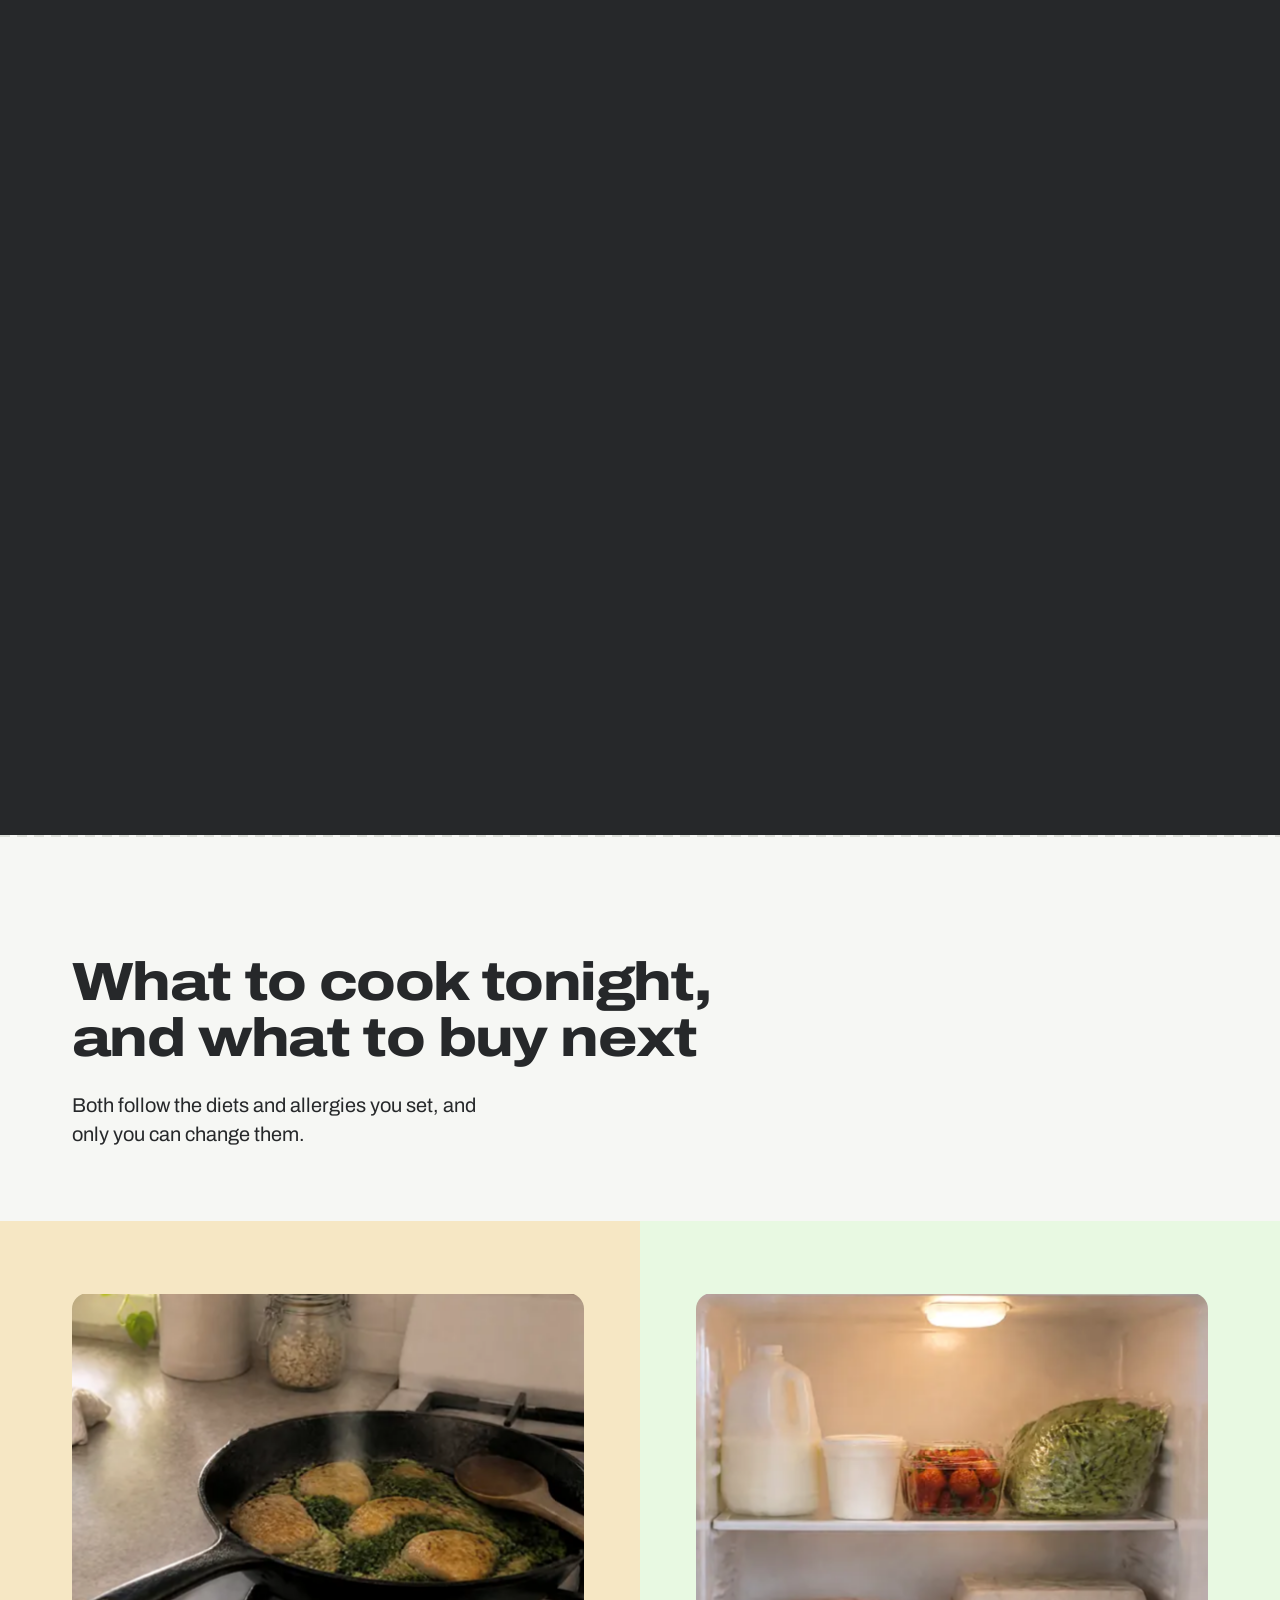
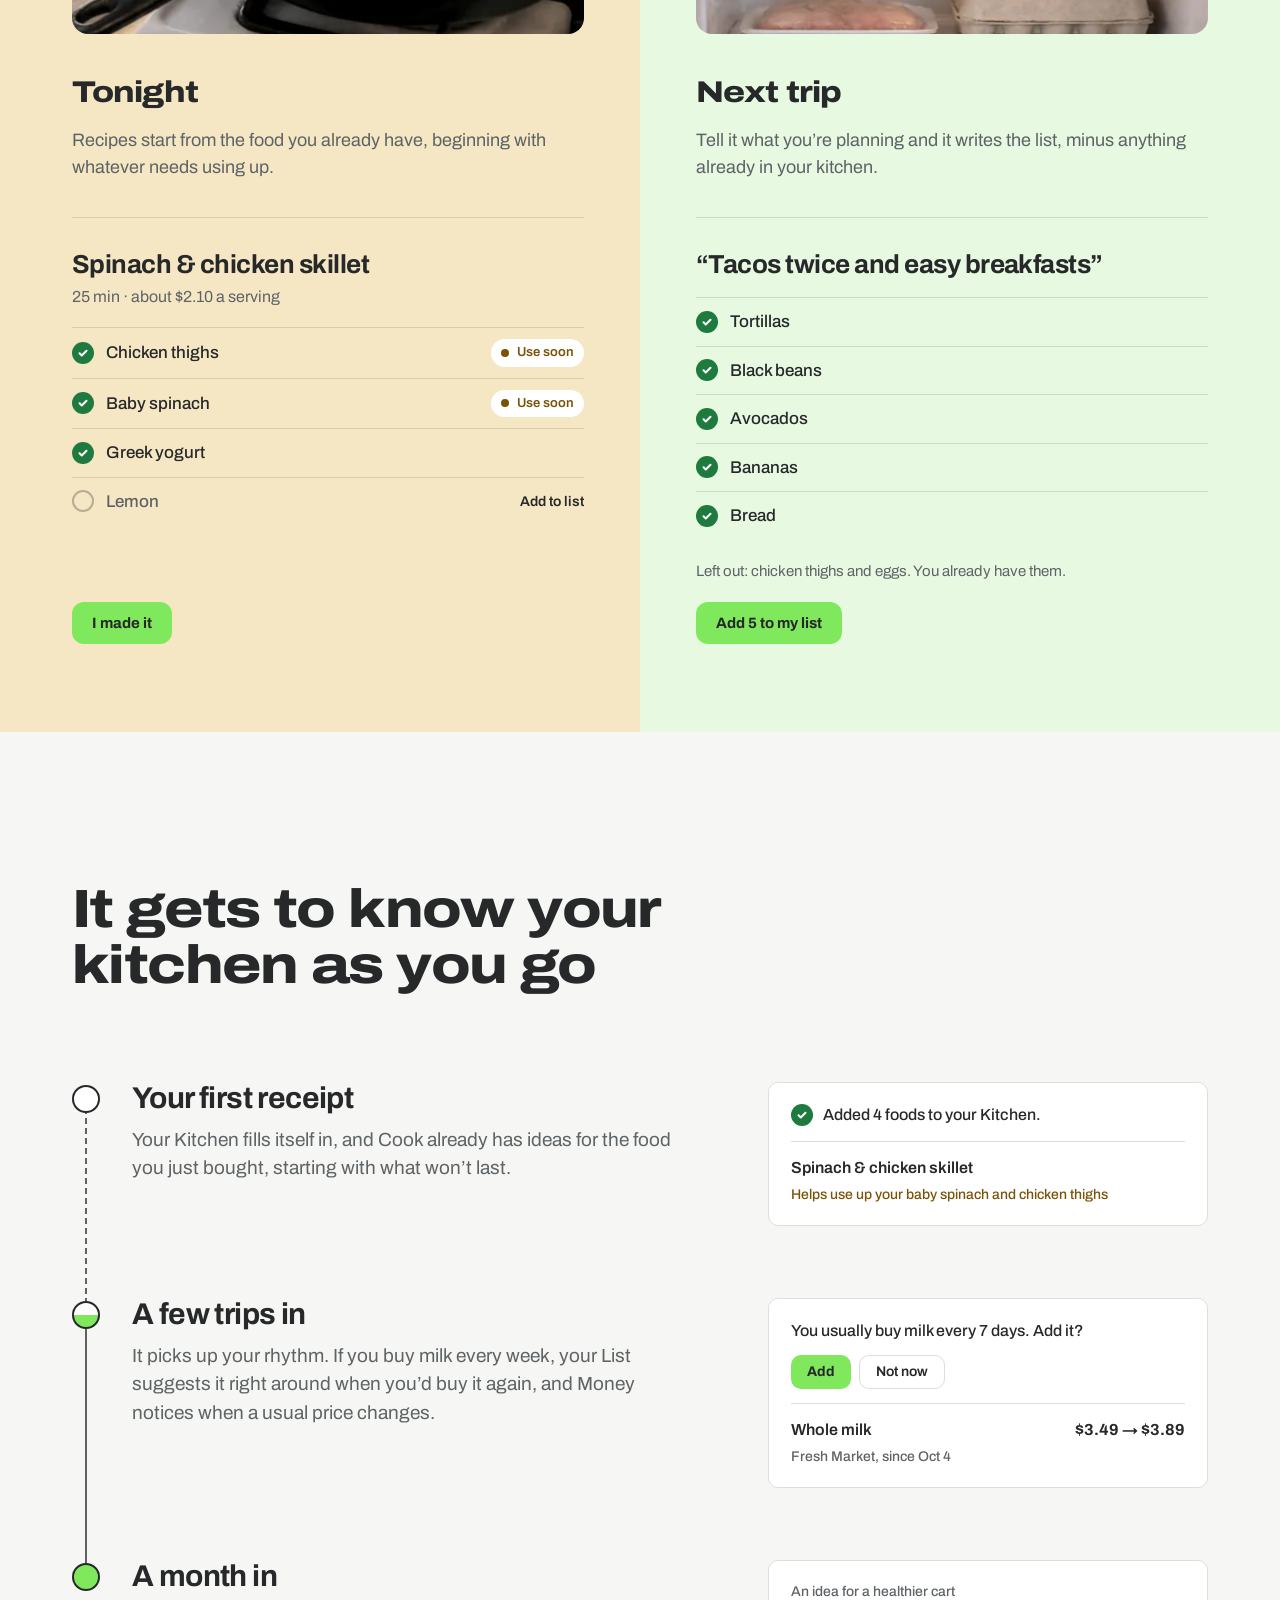
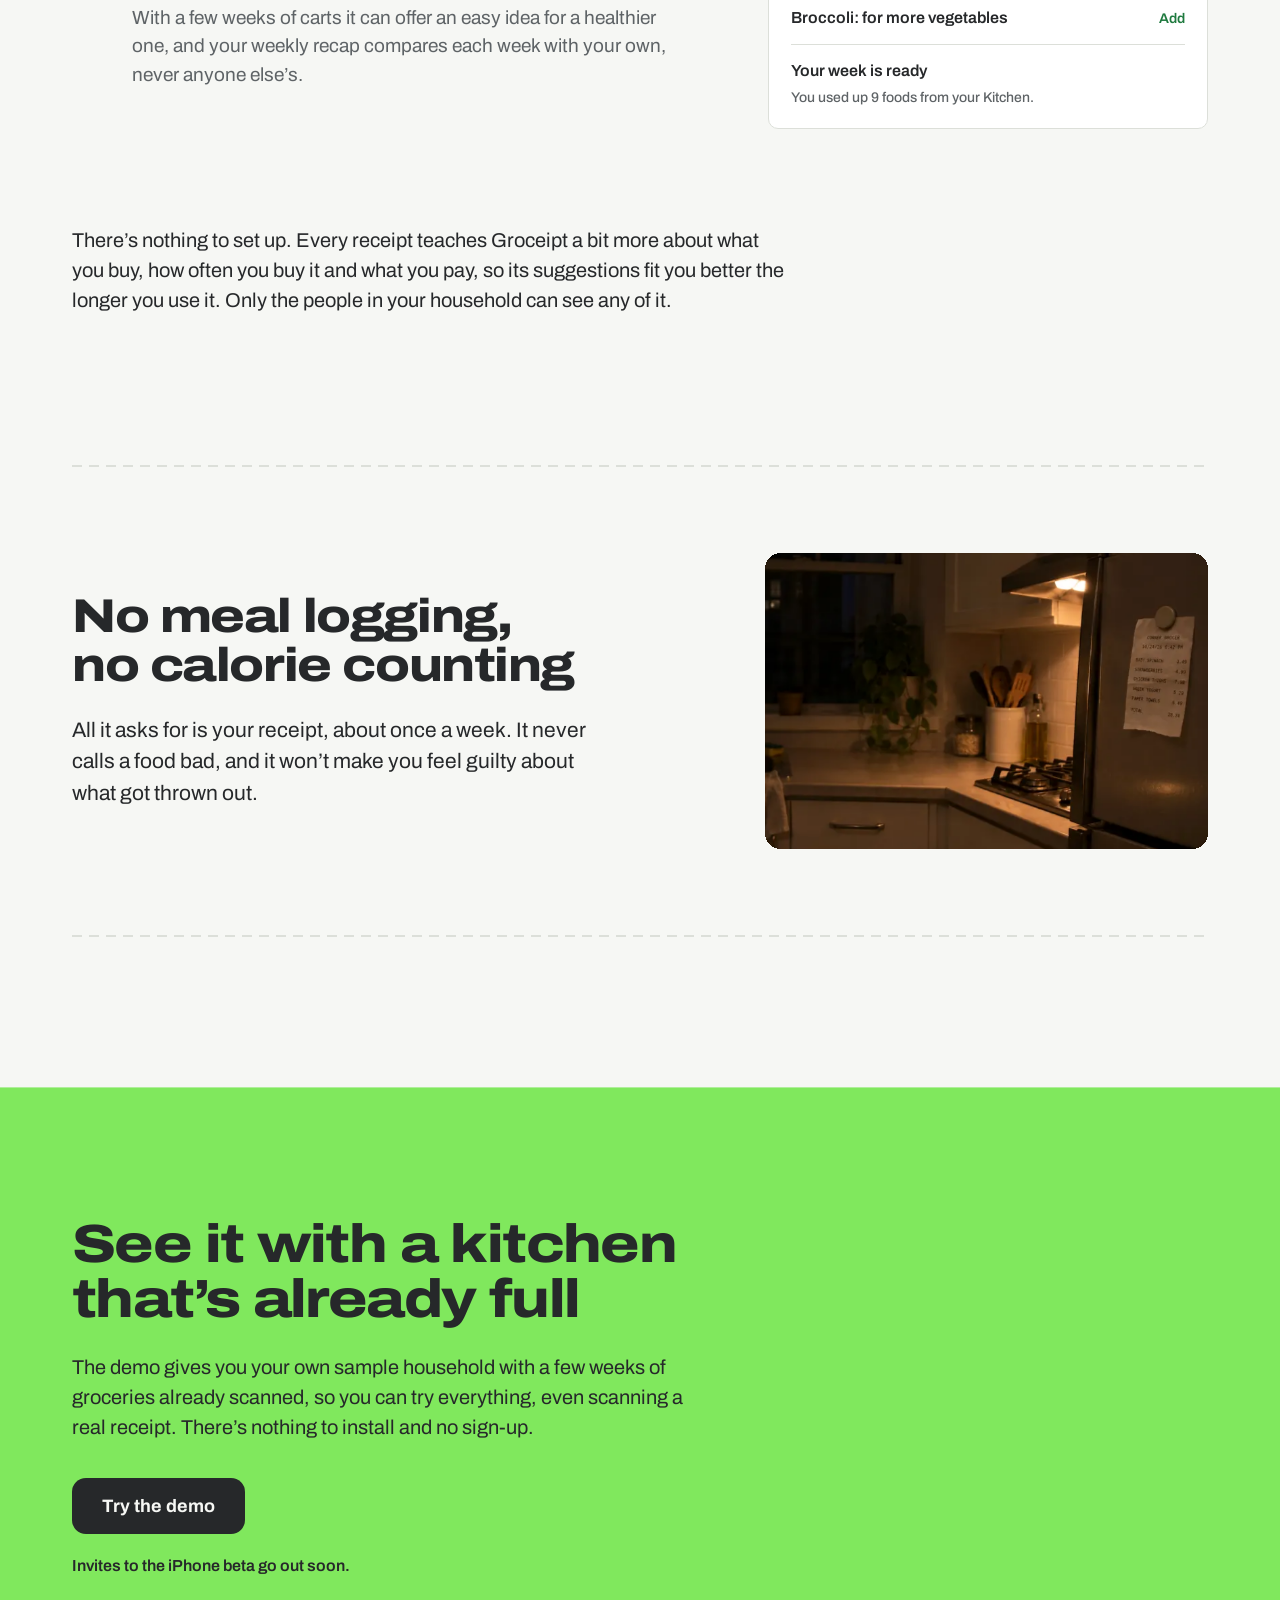
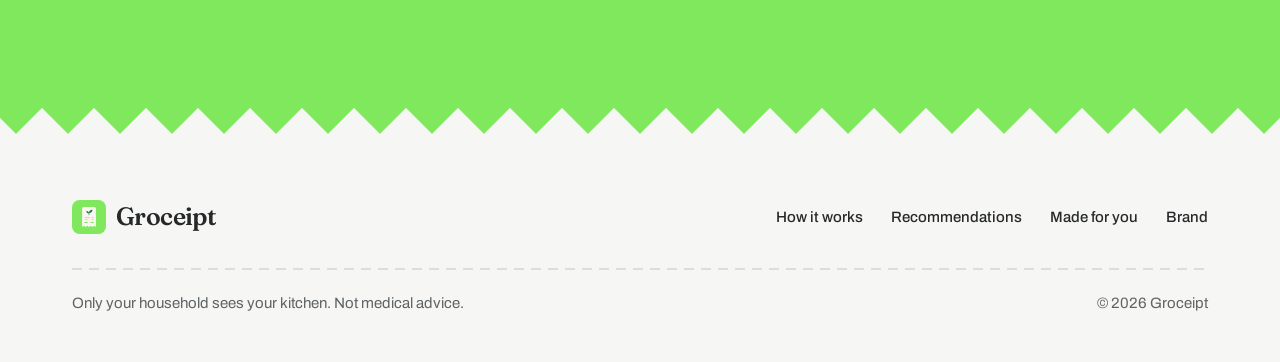
==== commit 27bdd6a0: "Publish the website (groceipt bafac6f)" ====
--- a/index.html
+++ b/index.html
@@ -3,10 +3,10 @@
   <head>
     <meta charset="utf-8" />
     <meta name="viewport" content="width=device-width, initial-scale=1" />
-    <title>Groceipt – Snap your receipt</title>
+    <title>Groceipt – Use it before you lose it</title>
     <meta name="description" content="Snap your grocery receipt. Groceipt fills in your Kitchen, recipes, shopping list and budget, and gets more personal with every trip. In beta on iPhone." />
     <meta name="theme-color" content="#F6F7F4" />
-    <meta property="og:title" content="Groceipt – Snap your receipt" />
+    <meta property="og:title" content="Groceipt – Use it before you lose it" />
     <meta property="og:description" content="Take a photo of your grocery receipt. Groceipt sorts your kitchen with what to use first on top, then turns it into dinner ideas and a shopping list." />
     <meta property="og:image" content="https://serger0227.github.io/groceipt-site/assets/photos/web/preview.jpg" />
     <meta property="og:image:width" content="1200" />
@@ -19,14 +19,14 @@
     <link rel="stylesheet" href="https://fonts.googleapis.com/css2?family=Archivo:wdth,wght@100..125,400..800&display=swap" />
     <!-- Fraunces only for the 8 letters of the logo's wordmark. -->
     <link rel="stylesheet" href="https://fonts.googleapis.com/css2?family=Fraunces:opsz,wght@9..144,600&text=Groceipt&display=swap" />
-    <link rel="stylesheet" href="styles.css" />
+    <link rel="stylesheet" href="styles.css?v=0ff66d7b41" />
     <!-- Motion runs only when the phone or computer allows it. site.js does the rest. -->
     <script>
       if (window.matchMedia && matchMedia('(prefers-reduced-motion: no-preference)').matches && 'IntersectionObserver' in window) {
         document.documentElement.classList.add('motion');
       }
     </script>
-    <script src="site.js" defer></script>
+    <script src="site.js?v=2603edb6d7" defer></script>
   </head>
   <body>
     <a class="skip" href="#main">Skip to the main content</a>
@@ -69,7 +69,7 @@
         </div>
         <div class="wrap hero-words" data-speed="0.34">
           <p class="hero-sub">Eat better, waste less, spend less</p>
-          <h1 id="hero-title" class="hero-title"><span>Snap your</span> <span>receipt</span></h1>
+          <h1 id="hero-title" class="hero-title"><span>Use it before</span> <span>you lose it</span></h1>
         </div>
         <div class="hero-front" aria-hidden="true">
           <picture class="hero-plate" data-speed="0.16">
@@ -78,7 +78,7 @@
           </picture>
         </div>
         <div class="wrap hero-lead">
-          <p class="lead reveal">Take a photo of your grocery receipt. Groceipt keeps track of your food, shows what to use first, and plans dinner and your next list.</p>
+          <p class="lead reveal"><strong>Just snap your grocery receipt.</strong> Groceipt keeps track of everything you bought, shows what to use first, and plans dinner and your next list.</p>
         </div>
       </section>
 
--- a/styles.css
+++ b/styles.css
@@ -282,7 +282,7 @@
 .hero {
   --pad: 116px;
   --sub: clamp(18px, 1.8vw, 24px);
-  --f: clamp(56px, 12.4vw, 192px);
+  --f: clamp(48px, 9.8vw, 160px);
   --hh: clamp(700px, 100svh, 1040px);
   --yc: calc(var(--pad) + var(--sub) * 1.25 + 10px + var(--f) * 1.3);
   --pw: max(100vw, calc((var(--hh) - var(--yc)) / 0.4473));
@@ -378,12 +378,19 @@
   text-align: center;
 }
 
+/* Big and dark, since it says what Groceipt does: the first sentence bold, the rest in the body weight. */
 .hero-lead .lead {
-  max-width: 27em;
+  max-width: 25em;
   margin: 0 auto;
-  font-size: clamp(20px, 1.8vw, 25px);
+  font-size: clamp(22px, 2.3vw, 32px);
   font-weight: 500;
+  line-height: 1.35;
+  letter-spacing: -0.015em;
   text-wrap: balance;
+}
+
+.hero-lead strong {
+  font-weight: 800;
 }
 
 .actions {
@@ -1749,7 +1756,7 @@
   /* On a phone the bag is most of the screen's width, with the line under it on the first screen. */
   .hero {
     --pad: 100px;
-    --f: clamp(48px, 15.4vw, 120px);
+    --f: clamp(40px, 12.8vw, 100px);
     --pw: 245vw;
     padding-bottom: 80px;
   }
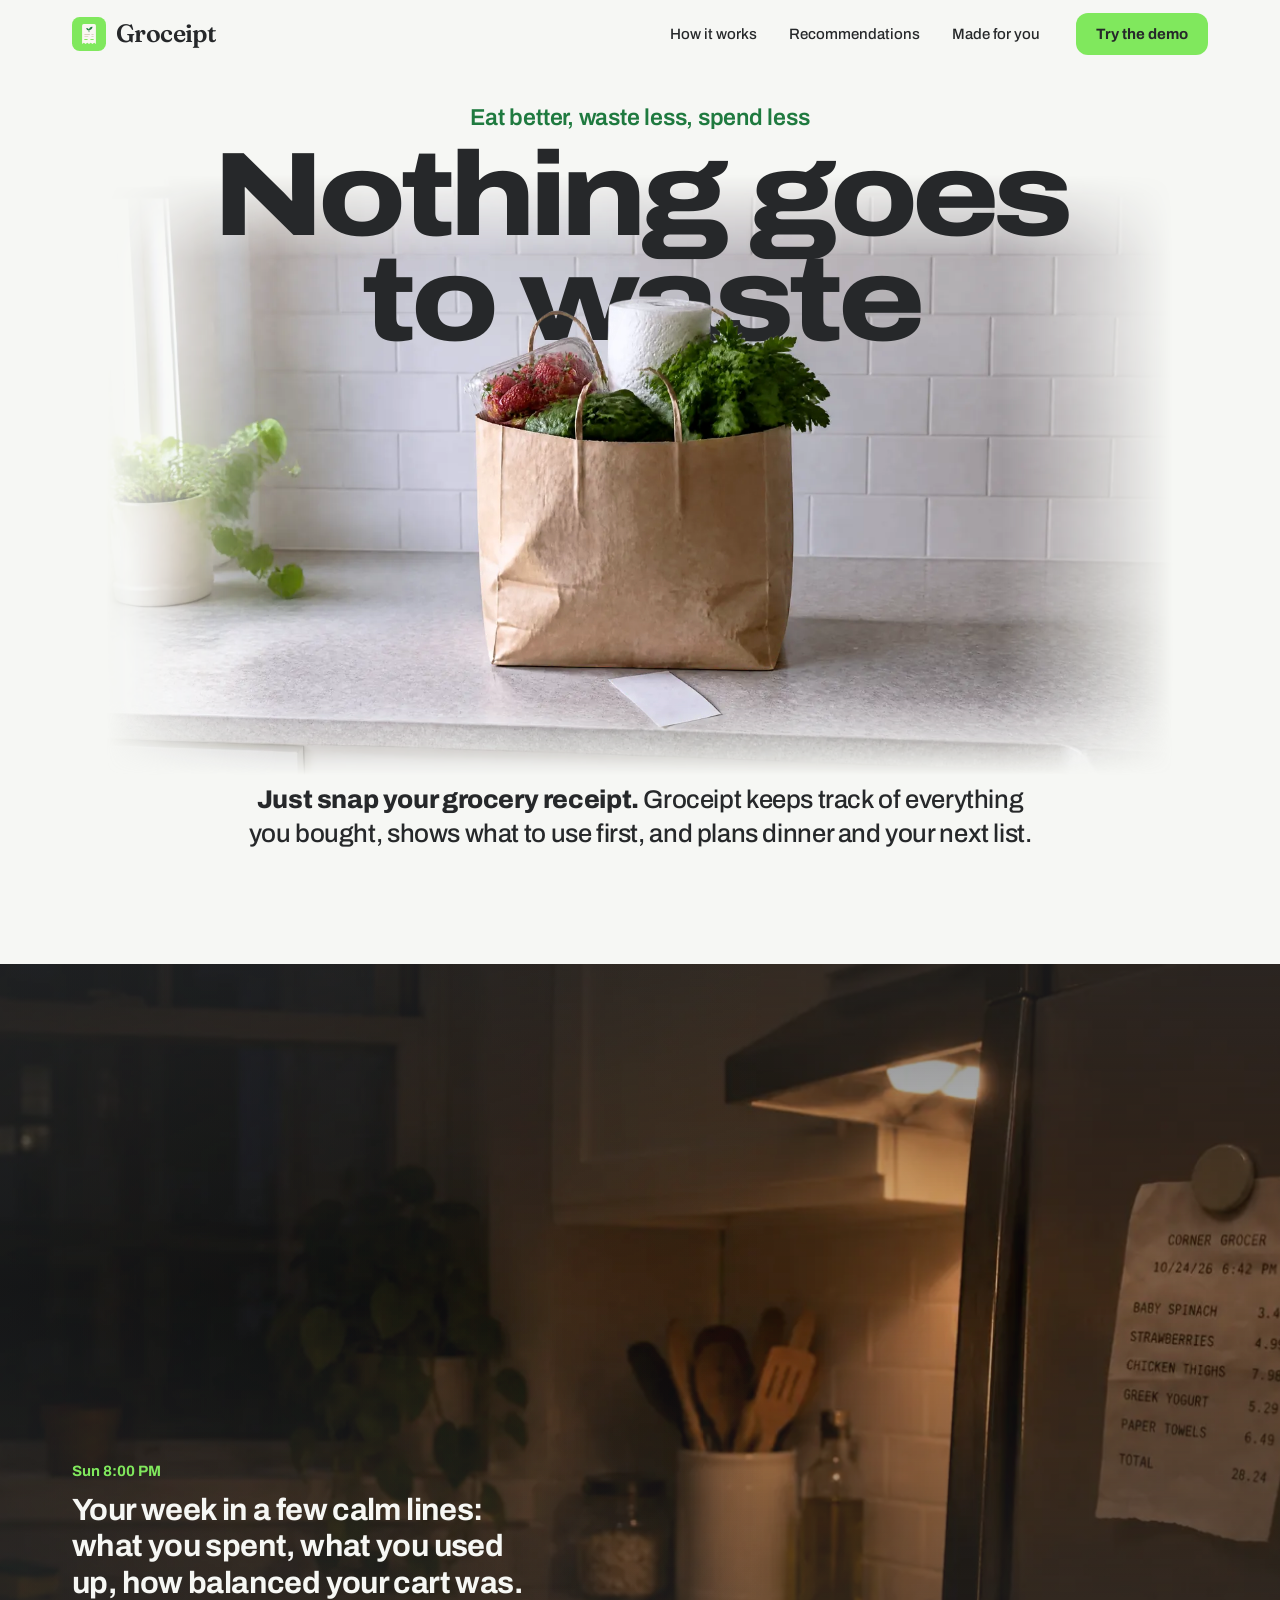
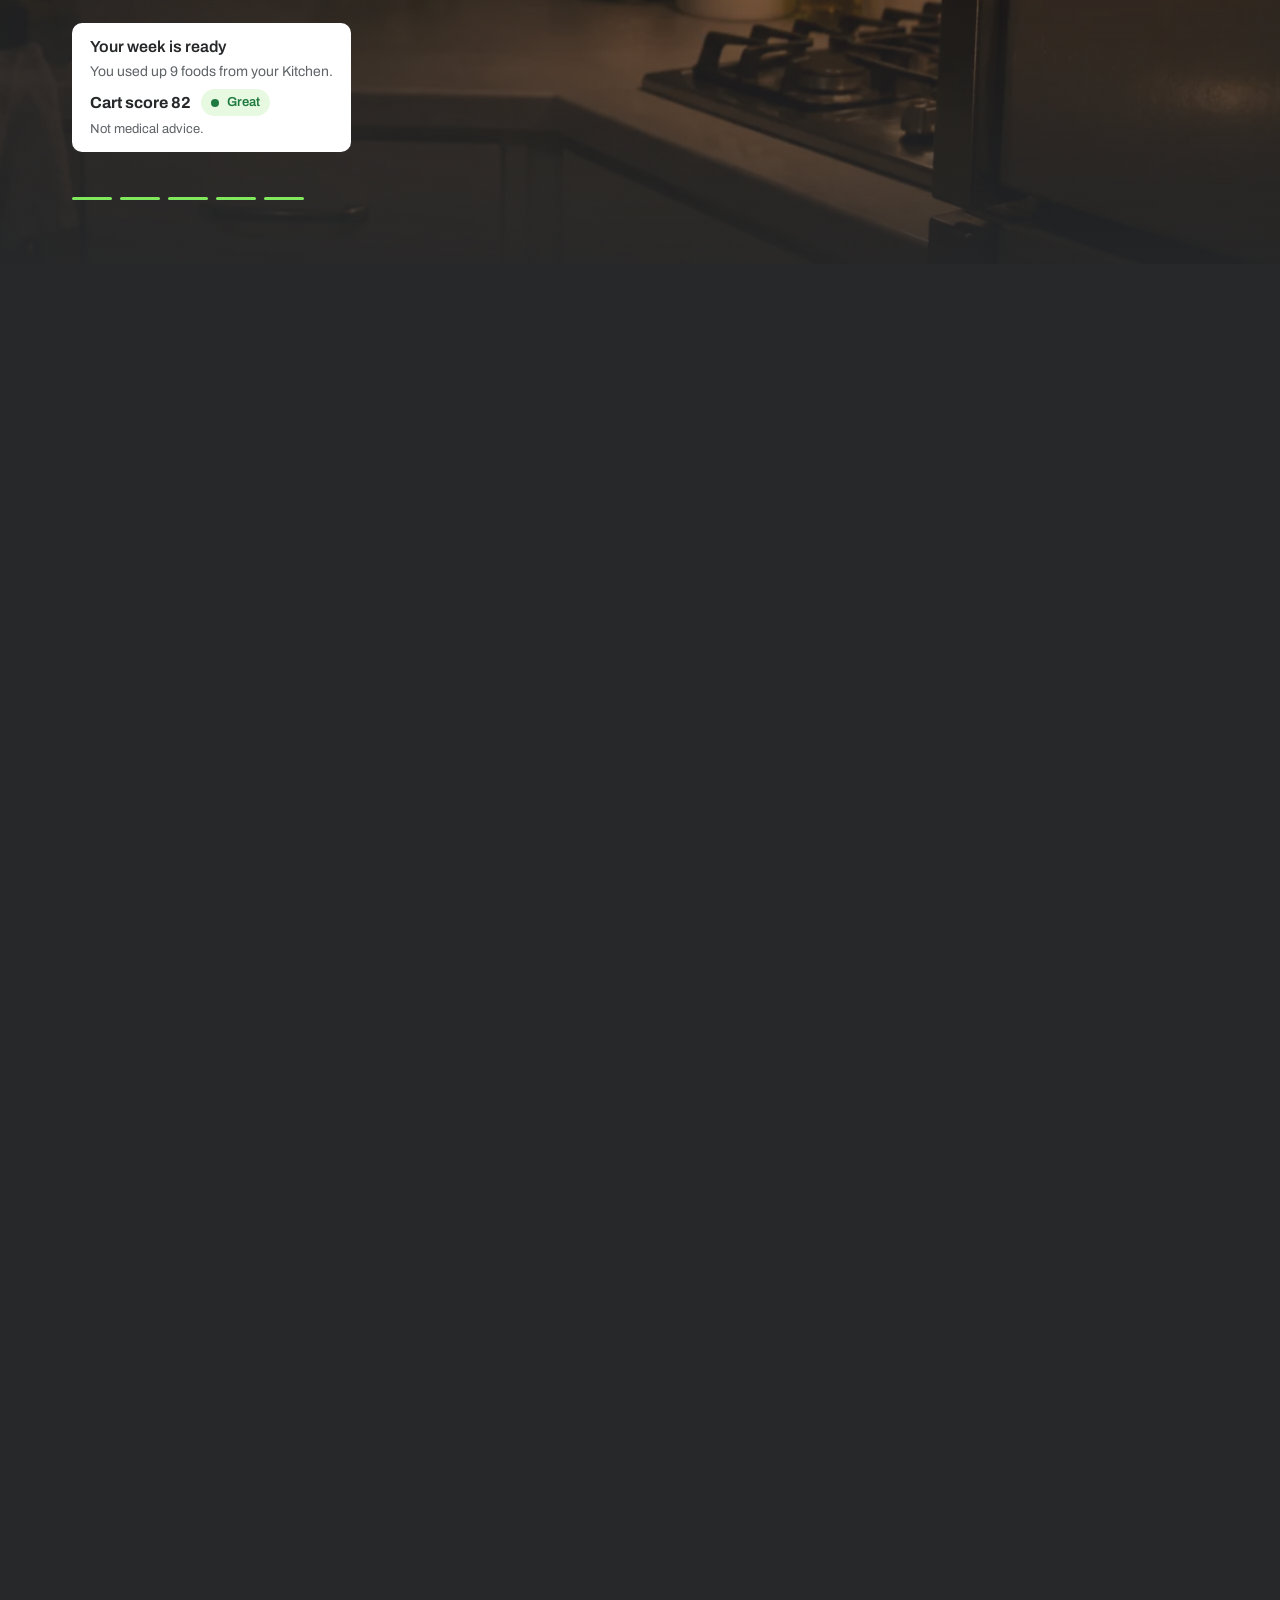
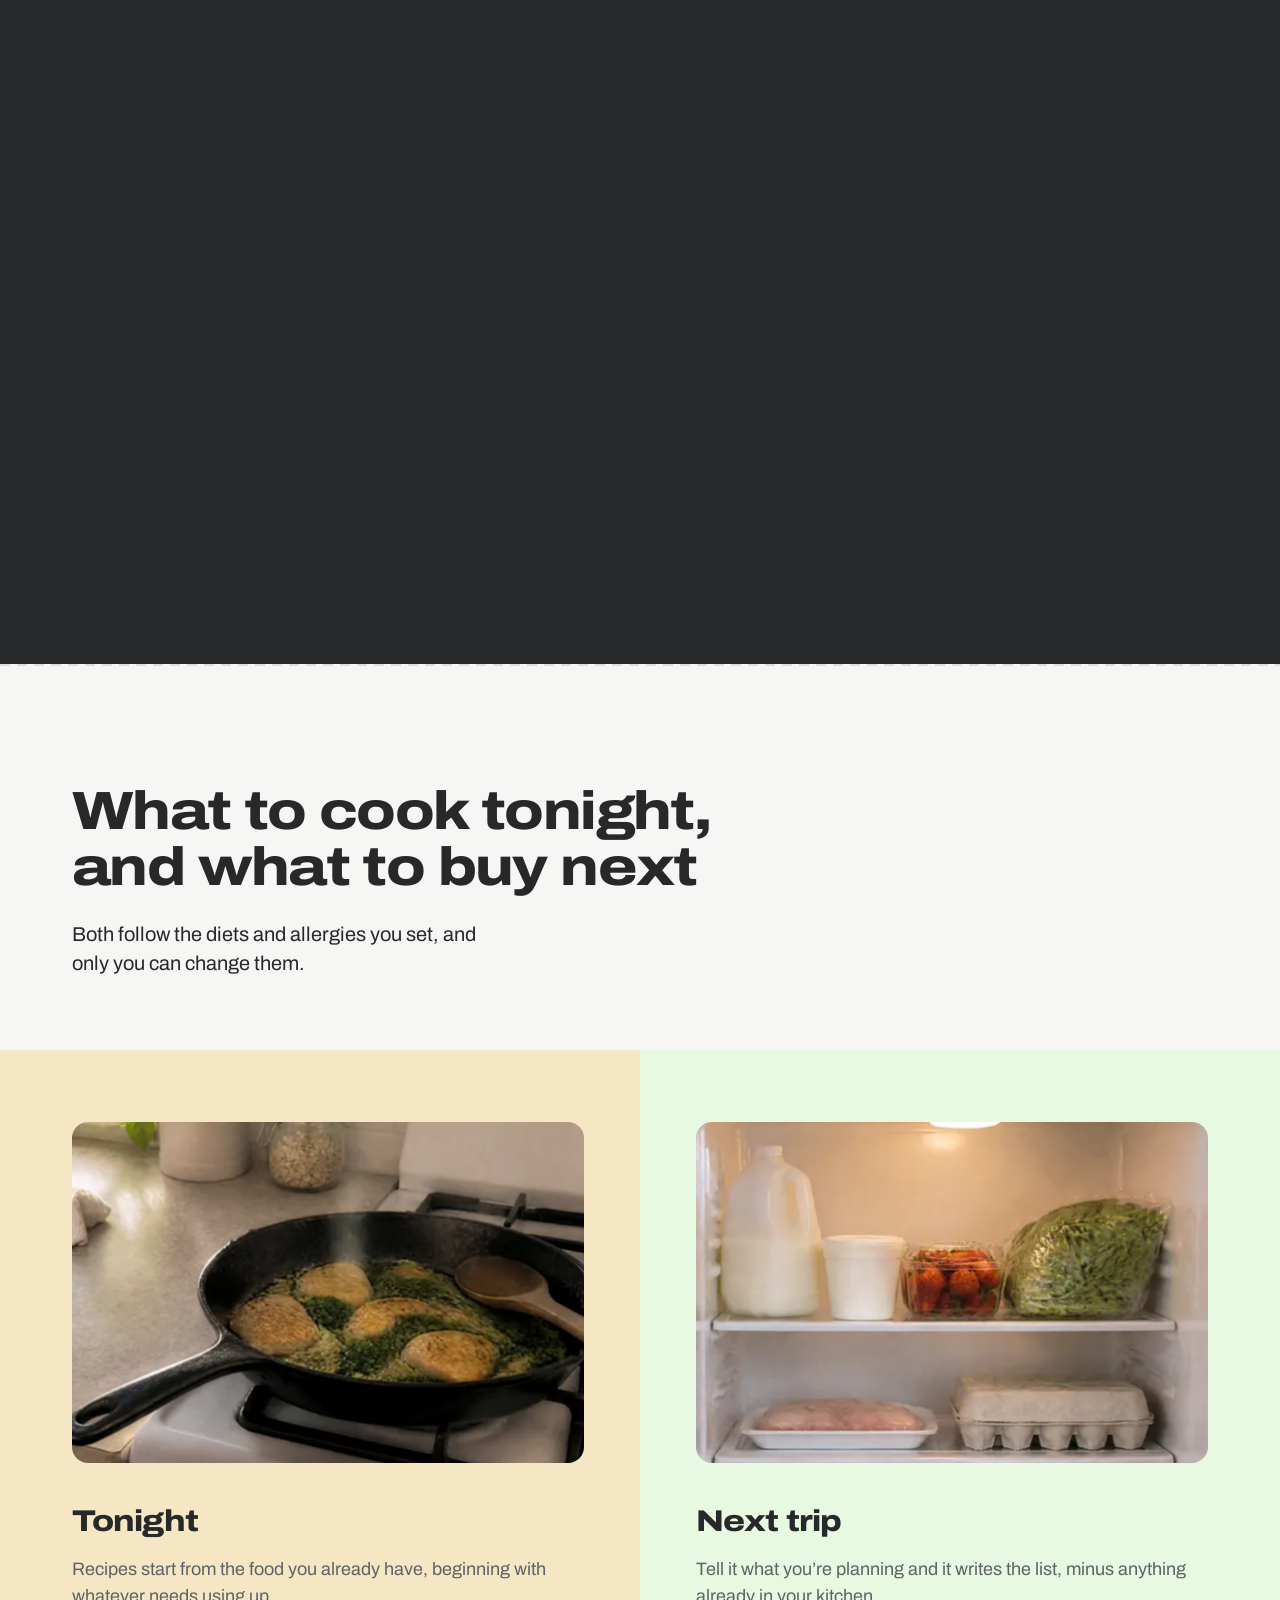
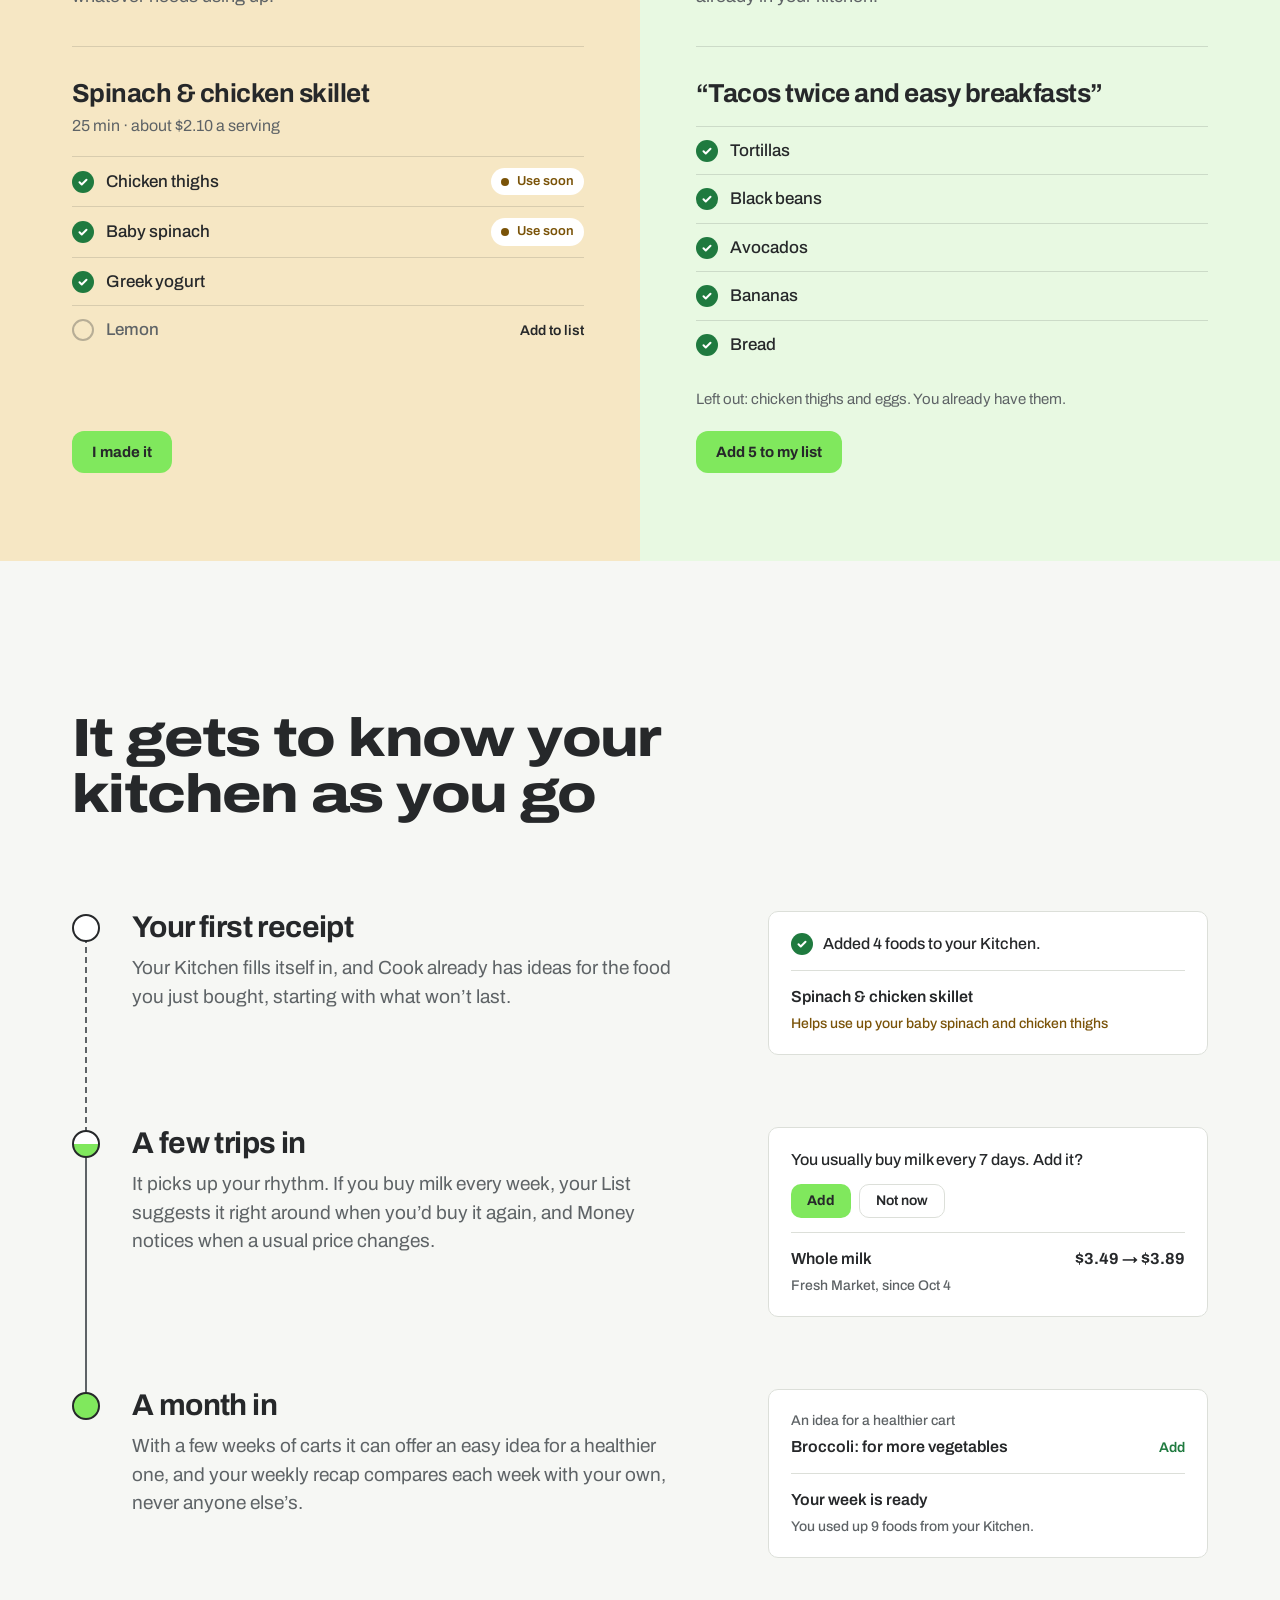
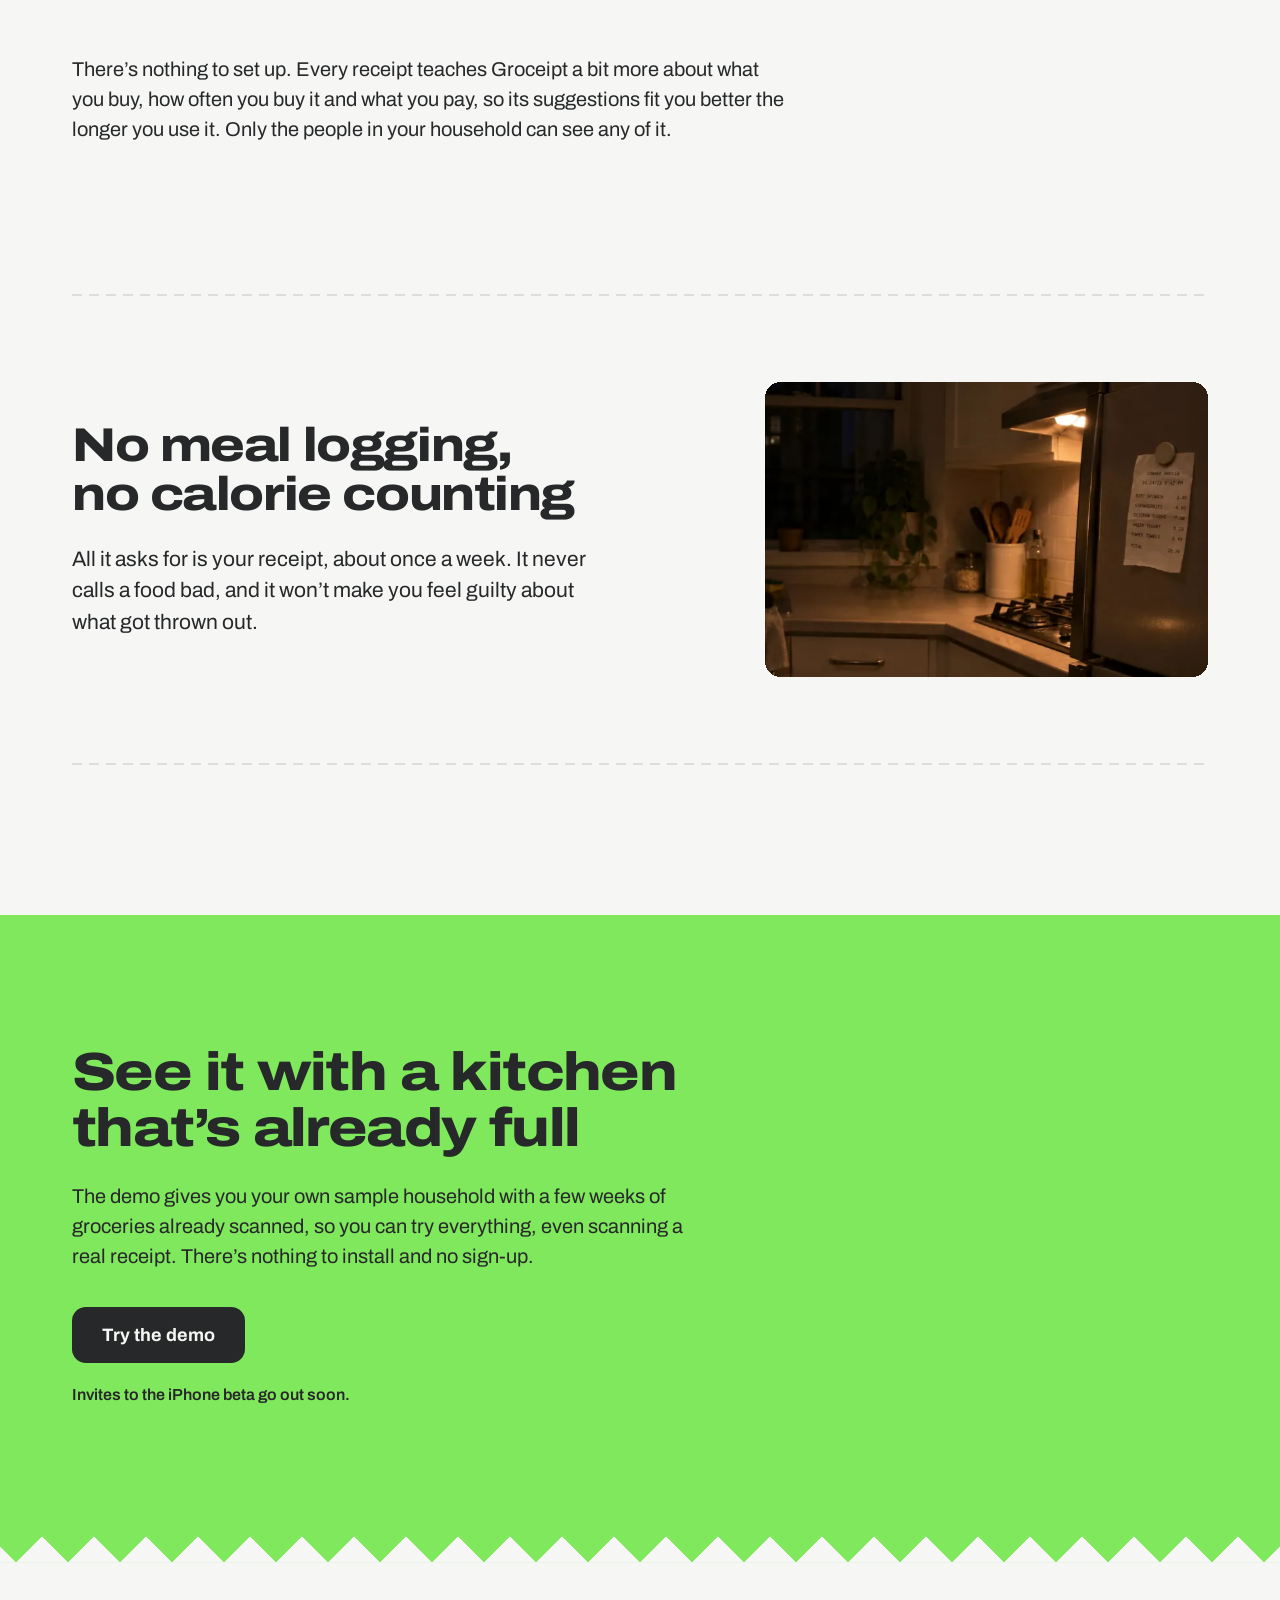
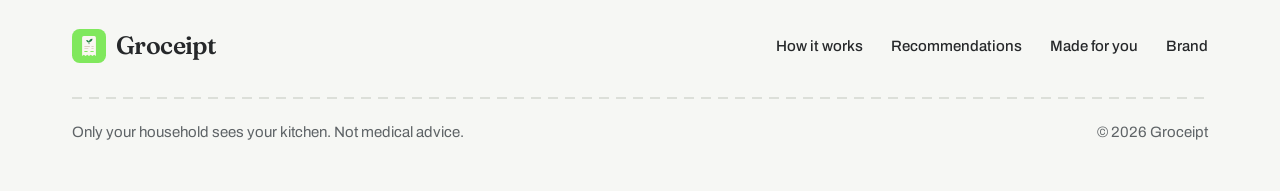
==== commit f0fec51f: "Publish the website (groceipt b75782d)" ====
--- a/index.html
+++ b/index.html
@@ -3,10 +3,10 @@
   <head>
     <meta charset="utf-8" />
     <meta name="viewport" content="width=device-width, initial-scale=1" />
-    <title>Groceipt – Use it before you lose it</title>
+    <title>Groceipt – Nothing goes to waste</title>
     <meta name="description" content="Snap your grocery receipt. Groceipt fills in your Kitchen, recipes, shopping list and budget, and gets more personal with every trip. In beta on iPhone." />
     <meta name="theme-color" content="#F6F7F4" />
-    <meta property="og:title" content="Groceipt – Use it before you lose it" />
+    <meta property="og:title" content="Groceipt – Nothing goes to waste" />
     <meta property="og:description" content="Take a photo of your grocery receipt. Groceipt sorts your kitchen with what to use first on top, then turns it into dinner ideas and a shopping list." />
     <meta property="og:image" content="https://serger0227.github.io/groceipt-site/assets/photos/web/preview.jpg" />
     <meta property="og:image:width" content="1200" />
@@ -19,7 +19,7 @@
     <link rel="stylesheet" href="https://fonts.googleapis.com/css2?family=Archivo:wdth,wght@100..125,400..800&display=swap" />
     <!-- Fraunces only for the 8 letters of the logo's wordmark. -->
     <link rel="stylesheet" href="https://fonts.googleapis.com/css2?family=Fraunces:opsz,wght@9..144,600&text=Groceipt&display=swap" />
-    <link rel="stylesheet" href="styles.css?v=0ff66d7b41" />
+    <link rel="stylesheet" href="styles.css?v=70a41b4e60" />
     <!-- Motion runs only when the phone or computer allows it. site.js does the rest. -->
     <script>
       if (window.matchMedia && matchMedia('(prefers-reduced-motion: no-preference)').matches && 'IntersectionObserver' in window) {
@@ -47,7 +47,7 @@
     </header>
 
     <main id="main">
-      <!-- Hero: the title, the photo of the bag filling the screen, then one plain line on what Groceipt does.
+      <!-- Hero: the title, the photo of the bag, then one plain line on what Groceipt does, all on the first screen.
            Three layers, back to front: the photo, the title, then the cut-out (the same photo, see-through
            everywhere but the bag), so the groceries stand in front of the words. The photo and the cut-out are
            placed by the same rules, so they always line up. As you scroll, both move a little slower than the
@@ -69,7 +69,7 @@
         </div>
         <div class="wrap hero-words" data-speed="0.34">
           <p class="hero-sub">Eat better, waste less, spend less</p>
-          <h1 id="hero-title" class="hero-title"><span>Use it before</span> <span>you lose it</span></h1>
+          <h1 id="hero-title" class="hero-title"><span>Nothing goes</span> <span>to waste</span></h1>
         </div>
         <div class="hero-front" aria-hidden="true">
           <picture class="hero-plate" data-speed="0.16">
@@ -78,7 +78,7 @@
           </picture>
         </div>
         <div class="wrap hero-lead">
-          <p class="lead reveal"><strong>Just snap your grocery receipt.</strong> Groceipt keeps track of everything you bought, shows what to use first, and plans dinner and your next list.</p>
+          <p class="lead"><strong>Just snap your grocery receipt.</strong> Groceipt keeps track of everything you bought, shows what to use first, and plans dinner and your next list.</p>
         </div>
       </section>
 
--- a/styles.css
+++ b/styles.css
@@ -272,25 +272,31 @@
 
 /* ---------- Hero ---------- */
 
-/* The photo fills the first screen, under the see-through header, and one plain line on what Groceipt does
-   sits on the paper under it. Back to front: the photo, the title, then the cut-out of the bag (the same
-   photo, see-through everywhere but the bag), so the groceries stand in front of the bottom of "receipt".
+/* The first screen, under the see-through header: the title, the photo of the bag, and one plain line on
+   what Groceipt does on the paper under it, all three in view as the page opens. Back to front: the photo,
+   the title, then the cut-out of the bag (the same photo, see-through everywhere but the bag), so the
+   groceries stand in front of the bottom of "to waste".
    Both pictures are placed by the same numbers, so they always line up: the top of the paper towels (11.52%
-   of the way down the picture, measured as a share of its width) meets the title's second line at --yc,
-   and the picture is as wide as the screen, or wider if that's what it takes to fill it (--hh).
-   --pb is the picture's bottom, where the line starts. */
+   of the way down the picture, measured as a share of its width) meets the title's second line at --yc.
+   The picture is as big as fits between there and the line's room at the bottom of the screen (--lh), so
+   on most computers it's narrower than the screen and its sides fade into the paper. --pb is its bottom. */
 .hero {
-  --pad: 116px;
+  --pad: 104px;
   --sub: clamp(18px, 1.8vw, 24px);
-  --f: clamp(48px, 9.8vw, 160px);
-  --hh: clamp(700px, 100svh, 1040px);
+  --f: clamp(44px, min(9.3vw, 15svh), 150px);
+  --lf: clamp(20px, min(2vw, 3.2svh), 28px);
+  --lines: 2;
+  --hh: clamp(600px, 100svh, 1040px);
+  --lh: calc(var(--lf) * 1.35 * var(--lines) + 56px);
   --yc: calc(var(--pad) + var(--sub) * 1.25 + 10px + var(--f) * 1.3);
-  --pw: max(100vw, calc((var(--hh) - var(--yc)) / 0.4473));
+  --pmin: 560px;
+  --pmax: 400vw;
+  --pw: clamp(var(--pmin), calc((var(--hh) - var(--lh) - var(--yc)) / 0.4473), var(--pmax));
   --pb: calc(var(--yc) + var(--pw) * 0.4473);
   position: relative;
   isolation: isolate;
   margin-top: -68px;
-  padding: calc(var(--pb) + 4px) 0 112px;
+  padding: calc(var(--pb) + 8px) 0 112px;
   overflow: hidden;
   background: var(--thermal);
 }
@@ -331,14 +337,17 @@
   width: var(--pw);
 }
 
-/* The top of the photo fades into the paper, where the header and the title's first line sit. */
+/* The top of the photo fades into the paper, where the header and the title's first line sit, and so do
+   its sides, where it's narrower than the screen. */
 .hero-plate img {
   display: block;
   width: 100%;
   height: auto;
   aspect-ratio: 16 / 9;
-  -webkit-mask-image: linear-gradient(to bottom, transparent 0, #000 14%);
-  mask-image: linear-gradient(to bottom, transparent 0, #000 14%);
+  -webkit-mask-image: linear-gradient(to bottom, transparent 0, #000 14%), linear-gradient(to right, transparent 0, #000 16%, #000 84%, transparent 100%);
+  -webkit-mask-composite: source-in;
+  mask-image: linear-gradient(to bottom, transparent 0, #000 14%), linear-gradient(to right, transparent 0, #000 16%, #000 84%, transparent 100%);
+  mask-composite: intersect;
 }
 
 .hero-words {
@@ -371,7 +380,7 @@
   display: block;
 }
 
-/* The line: in front of the photo's faded bottom as the photo drifts down behind it. */
+/* The line: on the paper under the photo, in front of it as the photo drifts down into its fade. */
 .hero-lead {
   position: relative;
   z-index: 2;
@@ -380,9 +389,9 @@
 
 /* Big and dark, since it says what Groceipt does: the first sentence bold, the rest in the body weight. */
 .hero-lead .lead {
-  max-width: 25em;
+  max-width: 32em;
   margin: 0 auto;
-  font-size: clamp(22px, 2.3vw, 32px);
+  font-size: var(--lf);
   font-weight: 500;
   line-height: 1.35;
   letter-spacing: -0.015em;
@@ -467,7 +476,7 @@
 }
 
 @media (prefers-reduced-motion: no-preference) {
-  /* The hero, once, as the page opens: the photo settles, and the title rises line by line, then the tagline. */
+  /* The hero, once, as the page opens: the photo settles, the title rises line by line, then the tagline and the line. */
   .motion .hero-plate img {
     animation: settle 1.8s cubic-bezier(0.2, 0.7, 0.2, 1) both;
   }
@@ -482,6 +491,10 @@
 
   .motion .hero-sub {
     animation: fade-up 0.7s ease-out 0.35s both;
+  }
+
+  .motion .hero-lead .lead {
+    animation: fade-up 0.7s ease-out 0.5s both;
   }
 
   /* Titles and blocks rise into place the first time they reach the screen. */
@@ -1753,11 +1766,14 @@
     padding: 0 20px;
   }
 
-  /* On a phone the bag is most of the screen's width, with the line under it on the first screen. */
+  /* On a phone the bag is most of the screen's width (less on short phones), with the line under it. */
   .hero {
     --pad: 100px;
-    --f: clamp(40px, 12.8vw, 100px);
-    --pw: 245vw;
+    --f: clamp(36px, 12.2vw, 96px);
+    --lf: 21px;
+    --lines: 4;
+    --pmin: 150vw;
+    --pmax: 245vw;
     padding-bottom: 80px;
   }
 
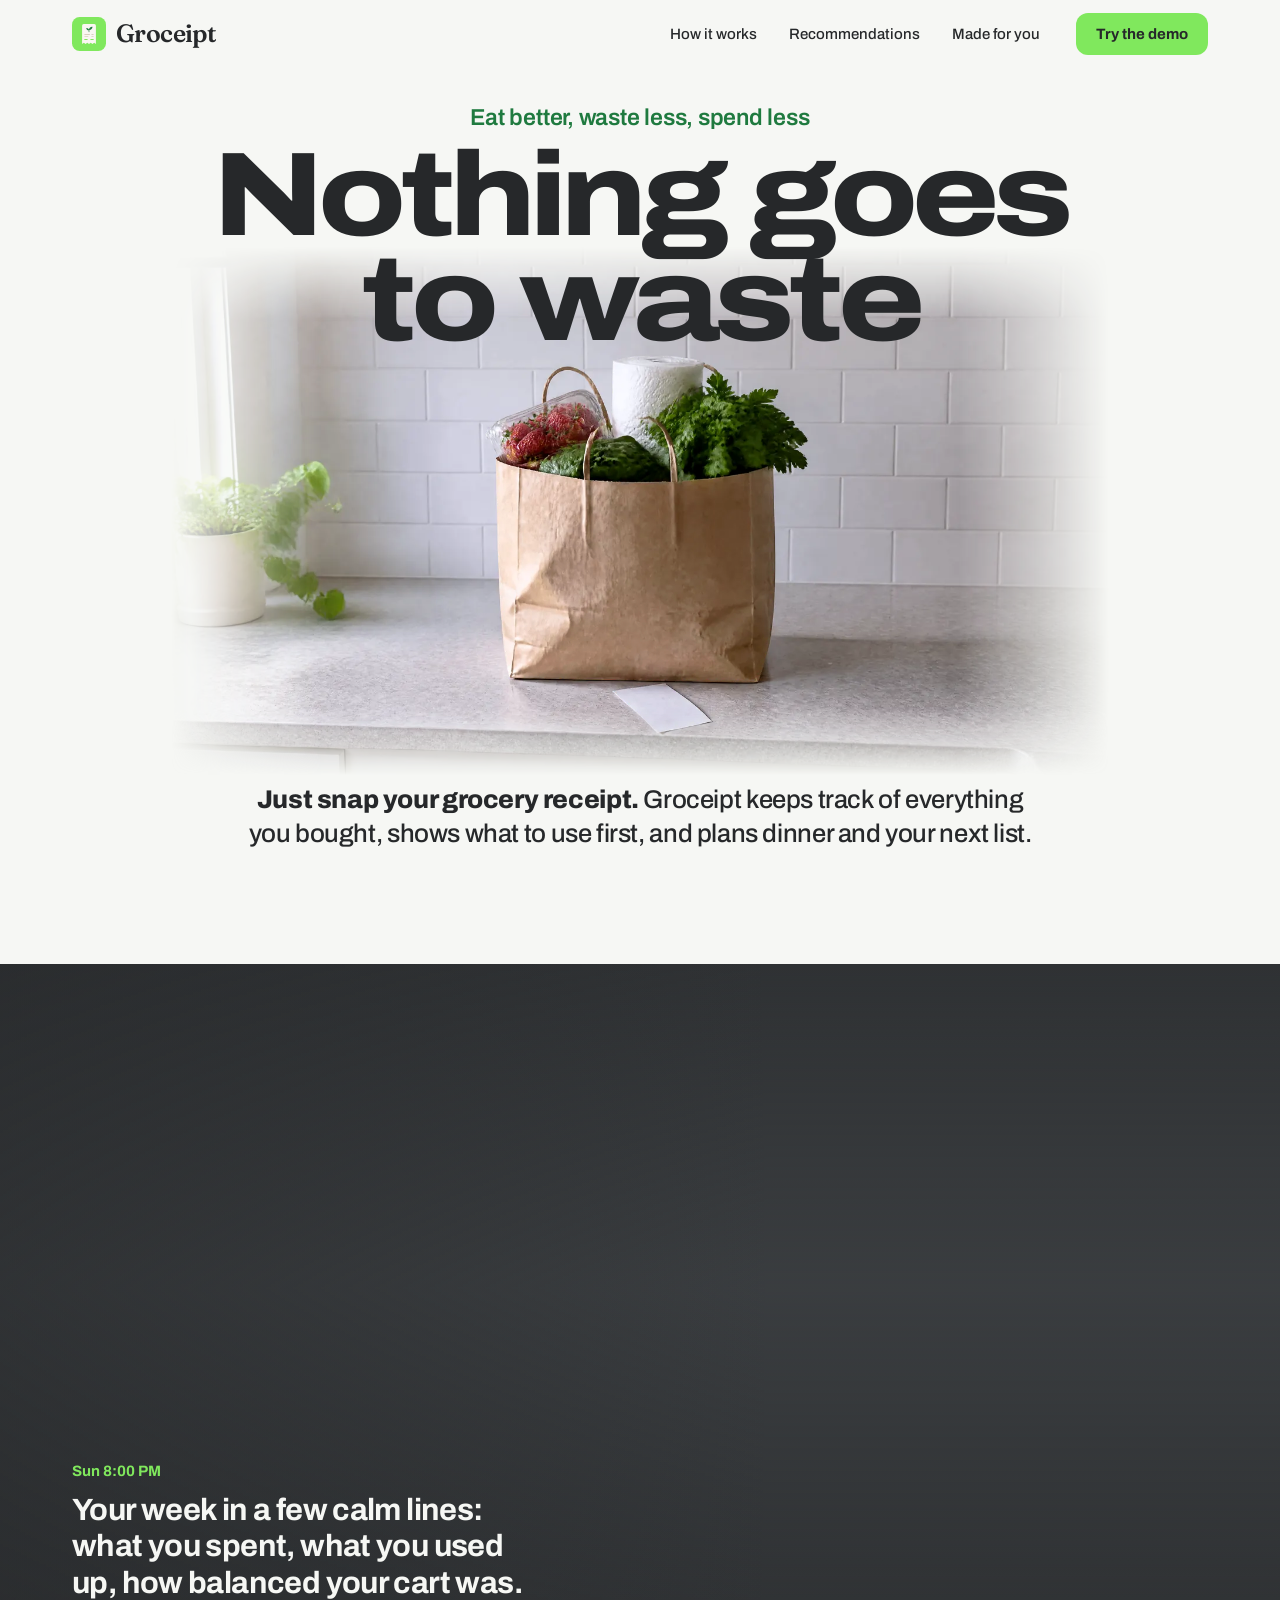
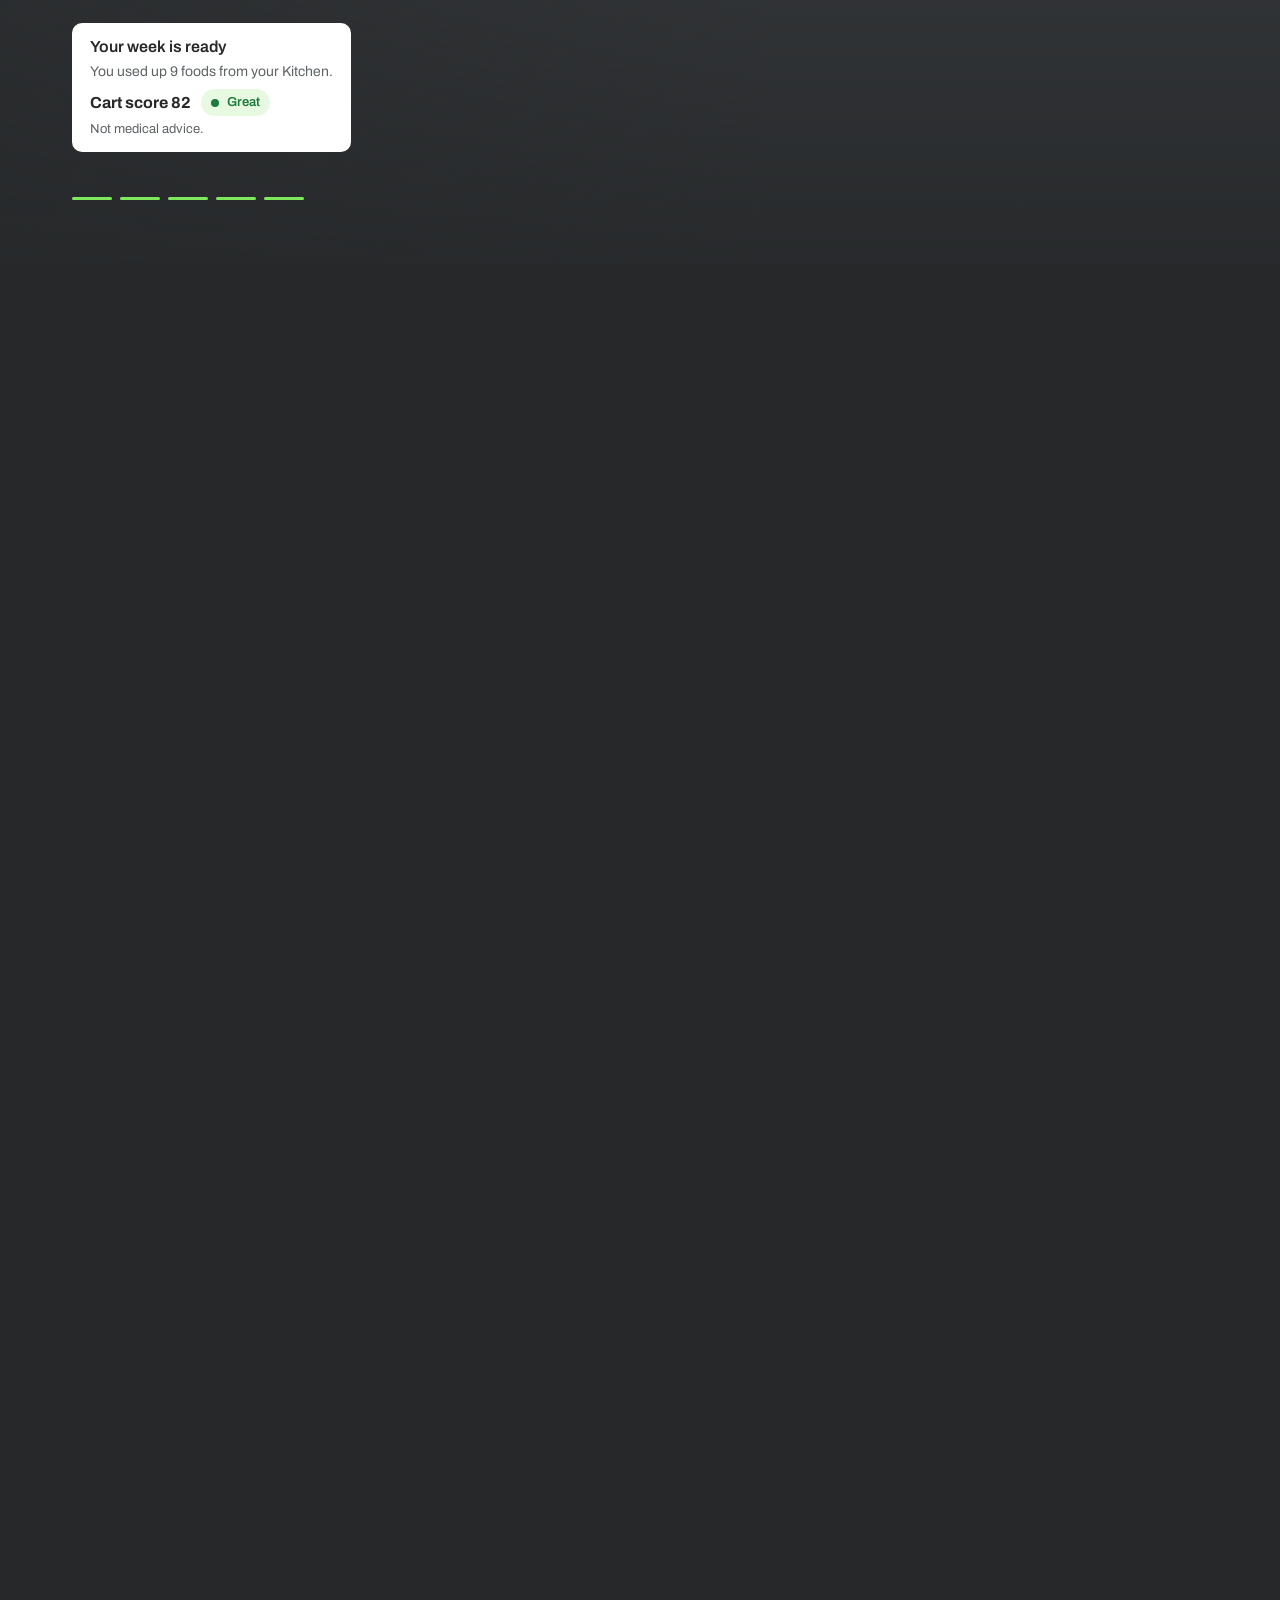
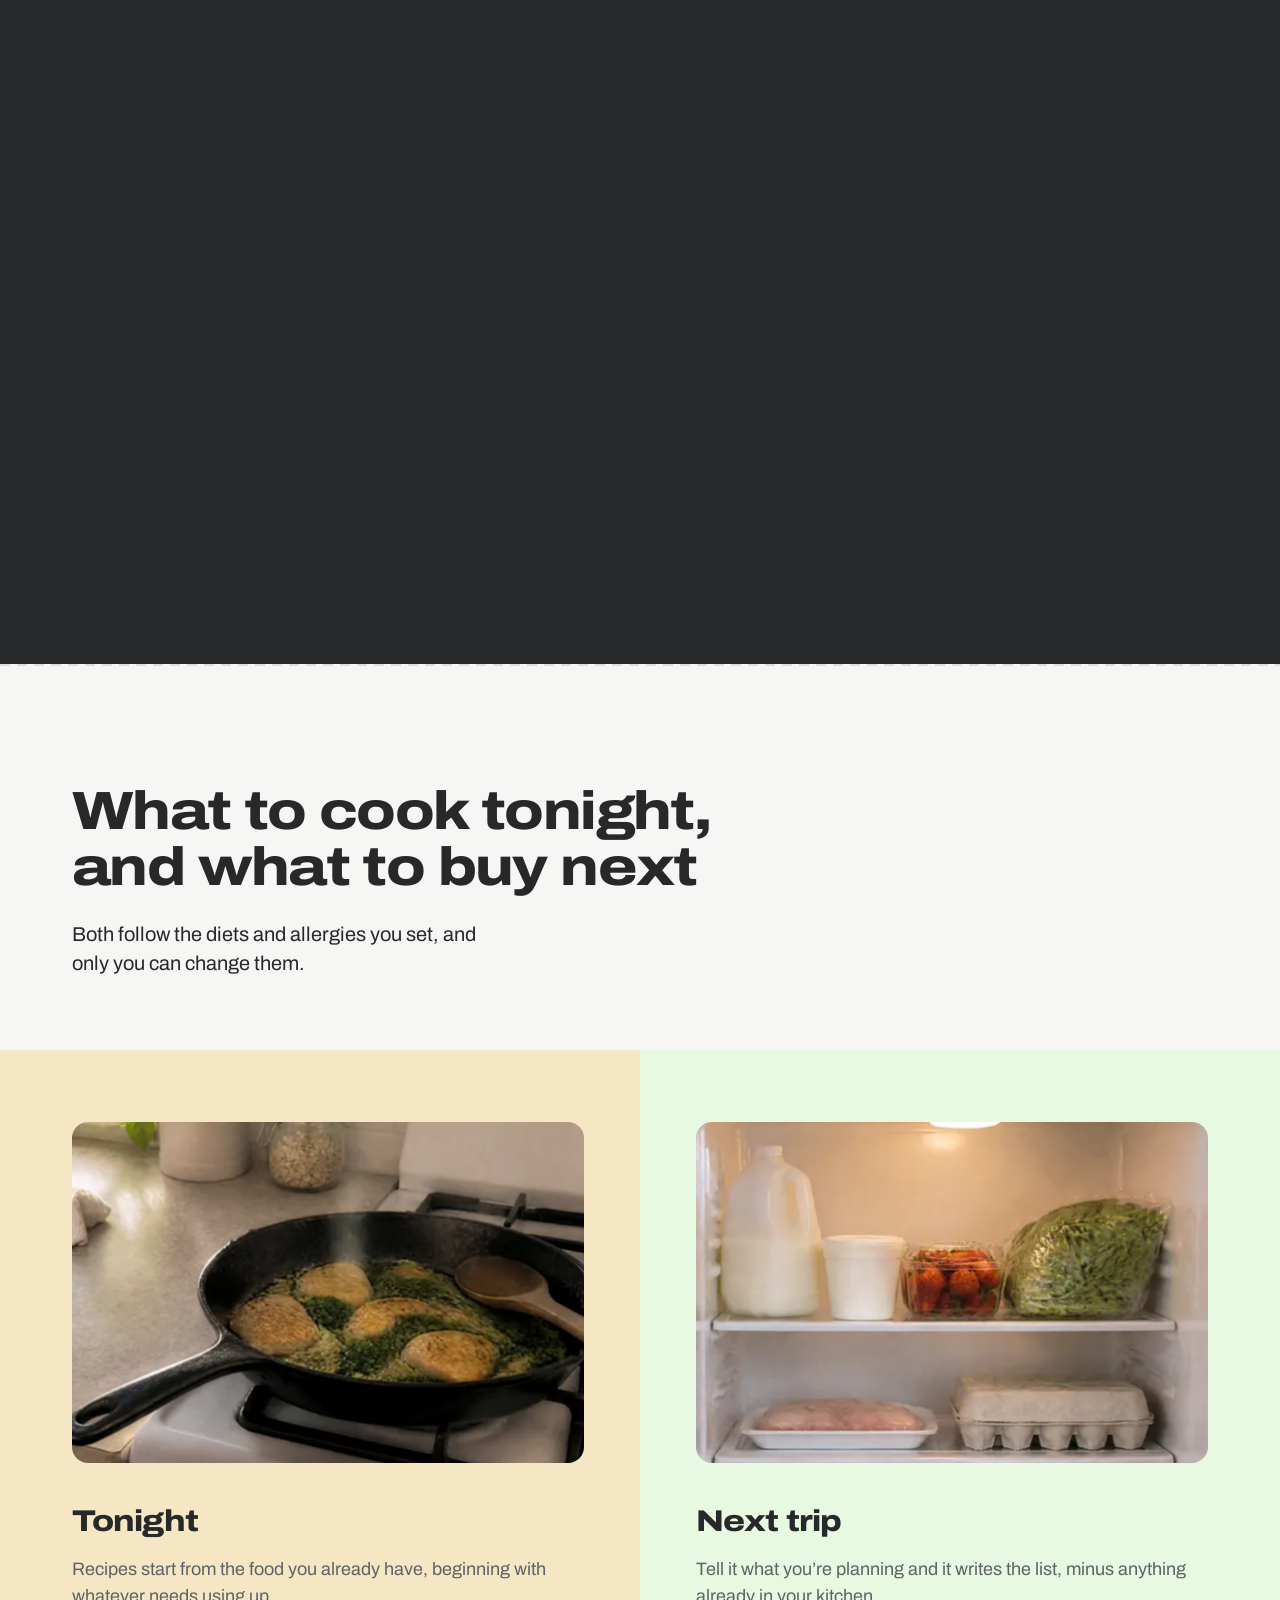
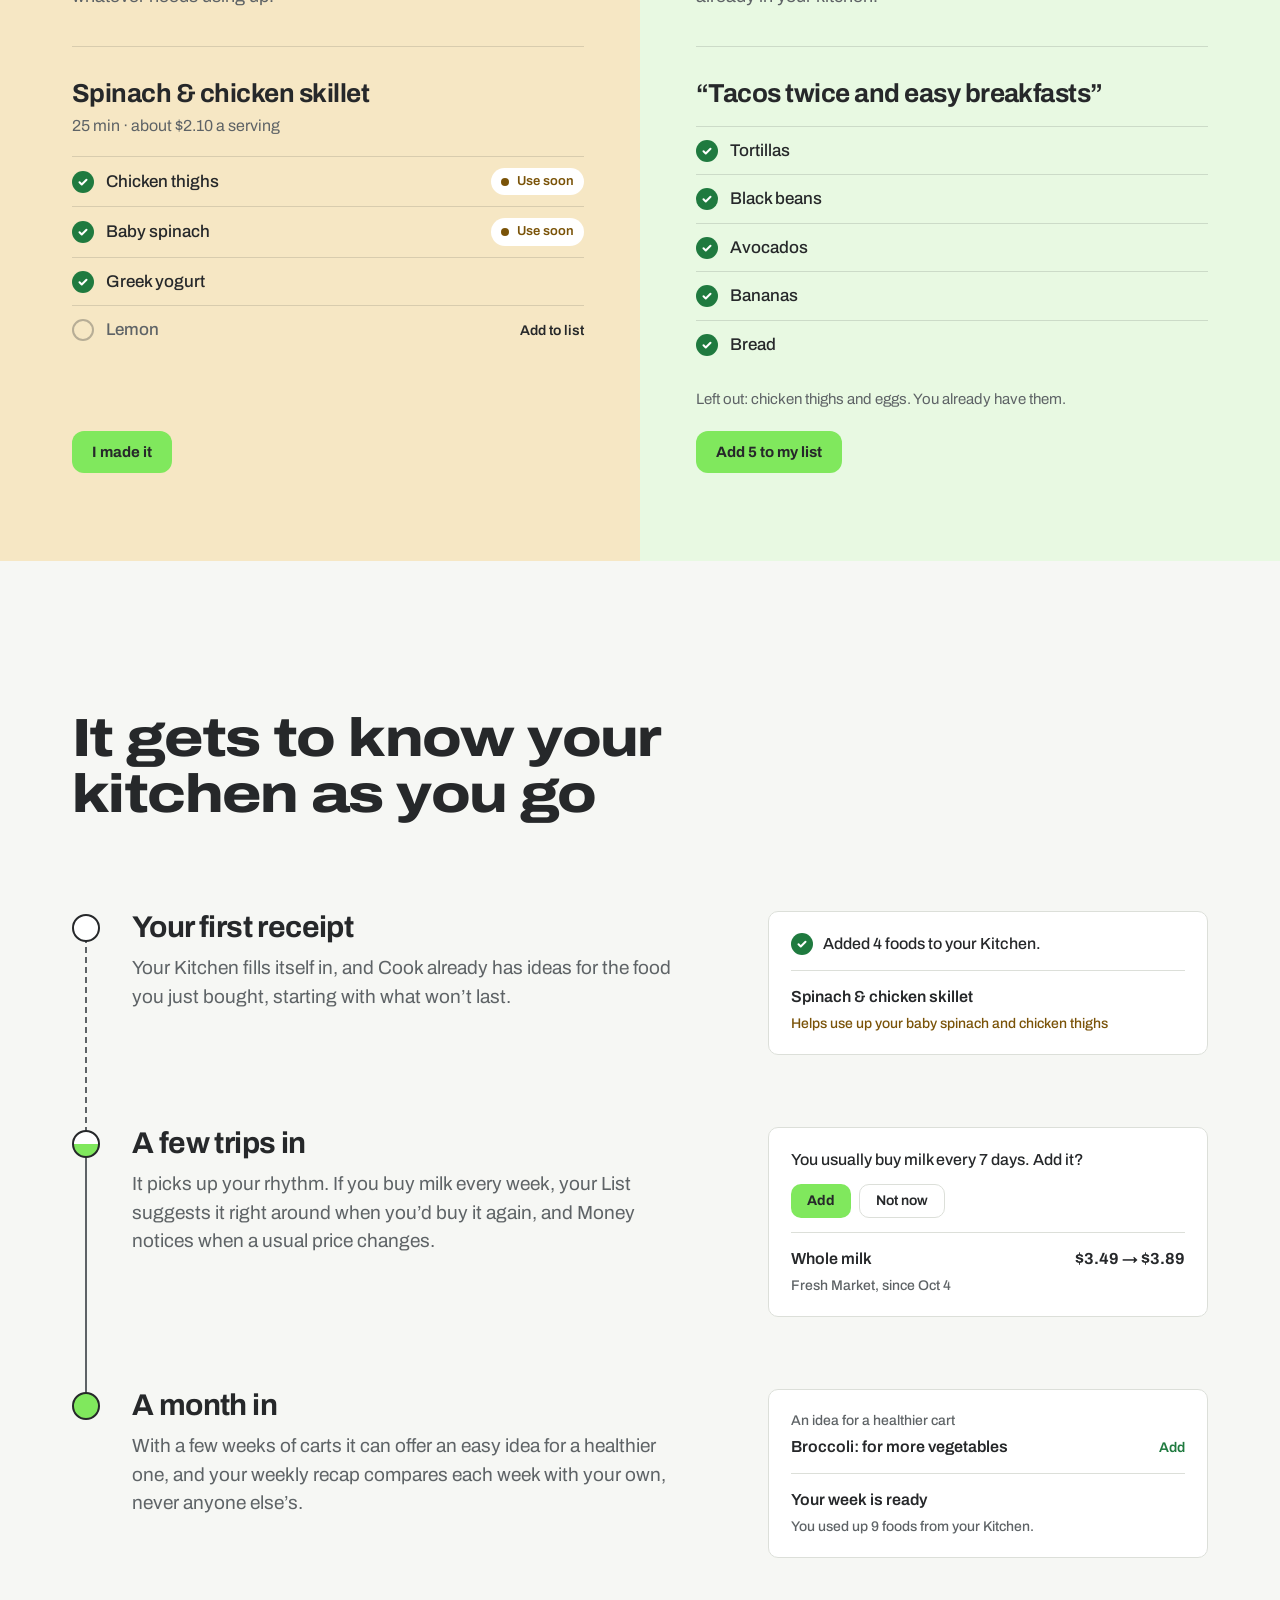
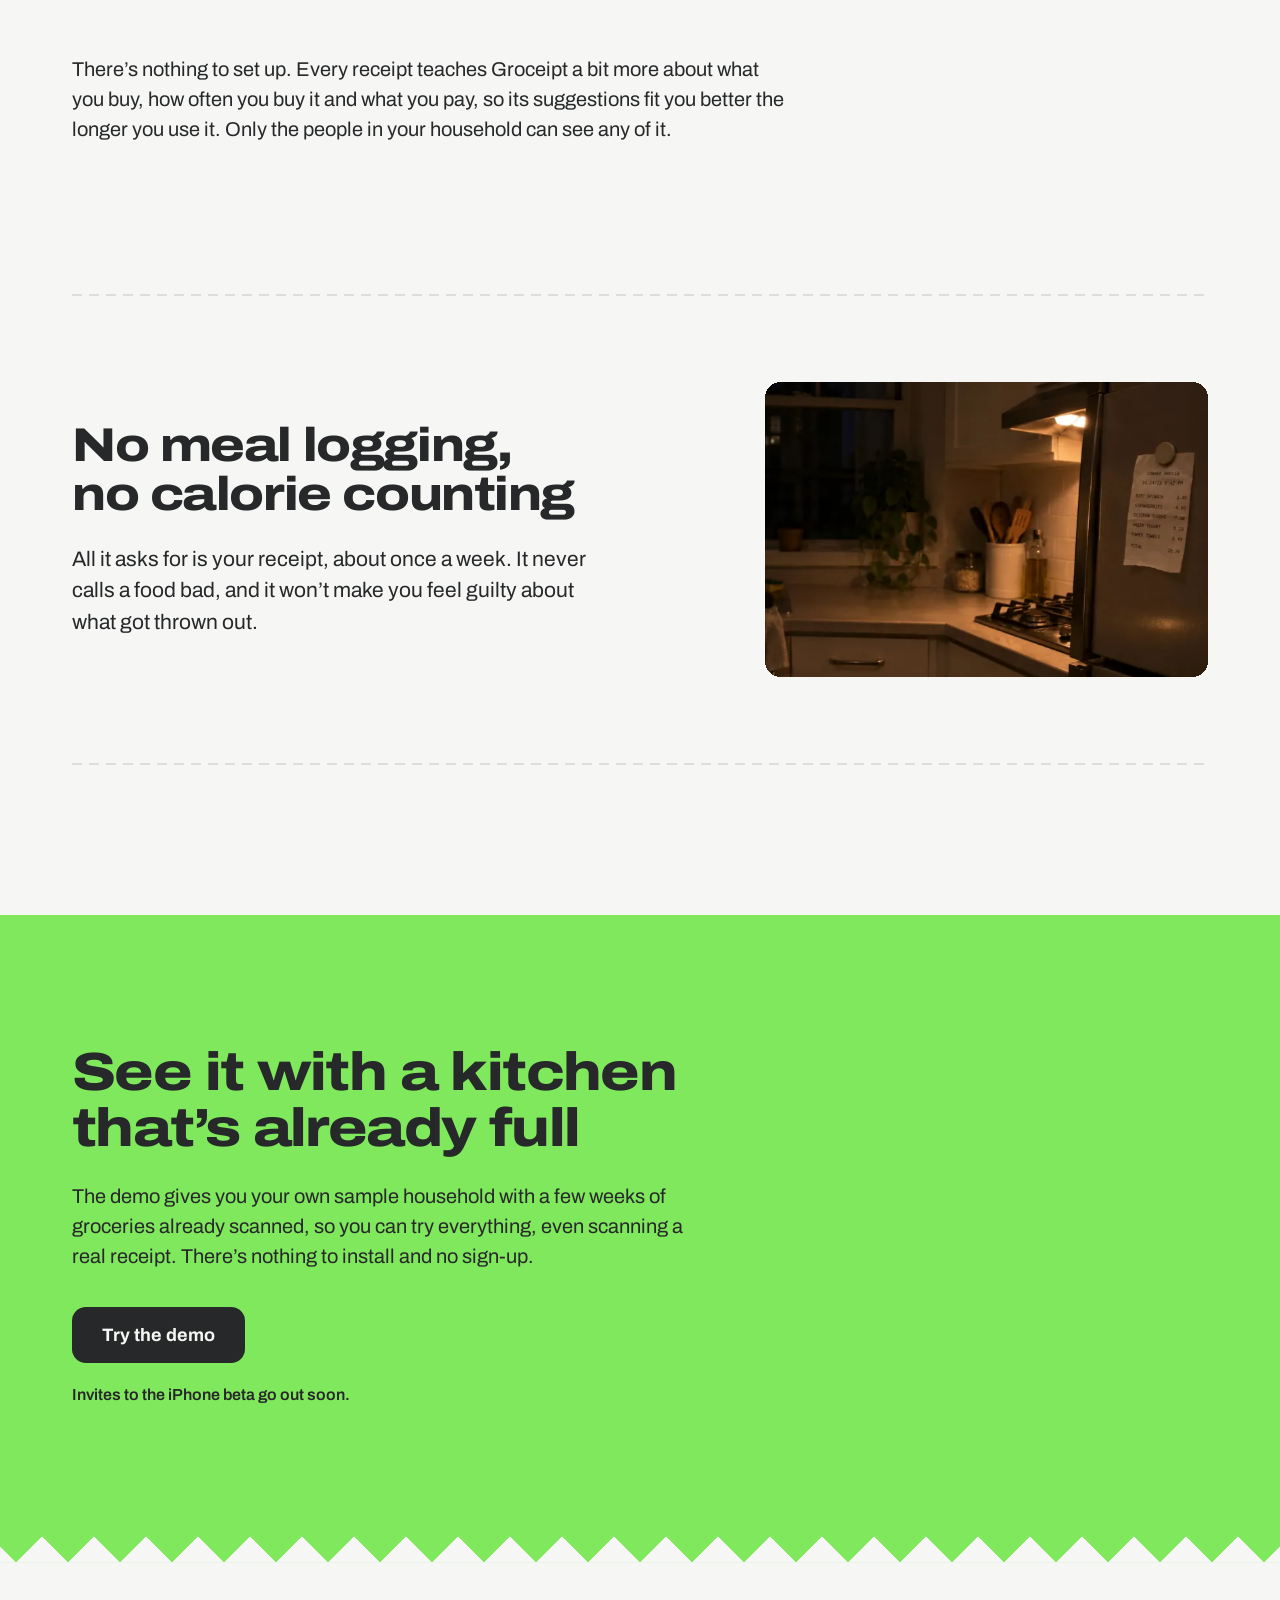
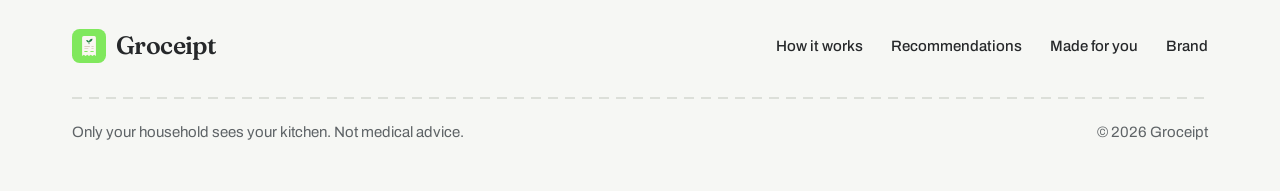
==== commit 8c634b36: "Publish the website (groceipt 747cdc9)" ====
--- a/index.html
+++ b/index.html
@@ -19,7 +19,7 @@
     <link rel="stylesheet" href="https://fonts.googleapis.com/css2?family=Archivo:wdth,wght@100..125,400..800&display=swap" />
     <!-- Fraunces only for the 8 letters of the logo's wordmark. -->
     <link rel="stylesheet" href="https://fonts.googleapis.com/css2?family=Fraunces:opsz,wght@9..144,600&text=Groceipt&display=swap" />
-    <link rel="stylesheet" href="styles.css?v=70a41b4e60" />
+    <link rel="stylesheet" href="styles.css?v=0b4ba35938" />
     <!-- Motion runs only when the phone or computer allows it. site.js does the rest. -->
     <script>
       if (window.matchMedia && matchMedia('(prefers-reduced-motion: no-preference)').matches && 'IntersectionObserver' in window) {
@@ -49,10 +49,10 @@
     <main id="main">
       <!-- Hero: the title, the photo of the bag, then one plain line on what Groceipt does, all on the first screen.
            Three layers, back to front: the photo, the title, then the cut-out (the same photo, see-through
-           everywhere but the bag), so the groceries stand in front of the words. The photo and the cut-out are
-           placed by the same rules, so they always line up. As you scroll, both move a little slower than the
-           page and the title slower still, so the groceries rise over it (site.js). The line sits on the paper
-           under the photo. -->
+           everywhere but the bag). The groceries start just under the title, so every word shows. The photo
+           and the cut-out are placed by the same rules, so they always line up. As you scroll, both move a
+           little slower than the page and the title slower still, so the groceries rise in front of it
+           (site.js). The line sits on the paper under the photo. -->
       <section class="hero" aria-labelledby="hero-title">
         <div class="hero-scene">
           <picture class="hero-plate" data-speed="0.16">
--- a/styles.css
+++ b/styles.css
@@ -274,10 +274,11 @@
 
 /* The first screen, under the see-through header: the title, the photo of the bag, and one plain line on
    what Groceipt does on the paper under it, all three in view as the page opens. Back to front: the photo,
-   the title, then the cut-out of the bag (the same photo, see-through everywhere but the bag), so the
-   groceries stand in front of the bottom of "to waste".
+   the title, then the cut-out of the bag (the same photo, see-through everywhere but the bag), so as you
+   scroll the groceries rise in front of the title.
    Both pictures are placed by the same numbers, so they always line up: the top of the paper towels (11.52%
-   of the way down the picture, measured as a share of its width) meets the title's second line at --yc.
+   of the way down the picture, measured as a share of its width), the tallest thing in the bag, sits at
+   --yc, just under the bottom of "to waste" (1.65 times the title's size below its top), so no word is hidden.
    The picture is as big as fits between there and the line's room at the bottom of the screen (--lh), so
    on most computers it's narrower than the screen and its sides fade into the paper. --pb is its bottom. */
 .hero {
@@ -288,7 +289,7 @@
   --lines: 2;
   --hh: clamp(600px, 100svh, 1040px);
   --lh: calc(var(--lf) * 1.35 * var(--lines) + 56px);
-  --yc: calc(var(--pad) + var(--sub) * 1.25 + 10px + var(--f) * 1.3);
+  --yc: calc(var(--pad) + var(--sub) * 1.25 + 10px + var(--f) * 1.7 + 10px);
   --pmin: 560px;
   --pmax: 400vw;
   --pw: clamp(var(--pmin), calc((var(--hh) - var(--lh) - var(--yc)) / 0.4473), var(--pmax));
@@ -299,13 +300,6 @@
   padding: calc(var(--pb) + 8px) 0 112px;
   overflow: hidden;
   background: var(--thermal);
-}
-
-/* On upright screens the bag comes out bigger next to the title, so it sits a little lower. */
-@media (orientation: portrait) {
-  .hero {
-    --yc: calc(var(--pad) + var(--sub) * 1.25 + 10px + var(--f) * 1.47);
-  }
 }
 
 /* Both end where the photo does, and fade into the paper there. The fade stays put while the photo
